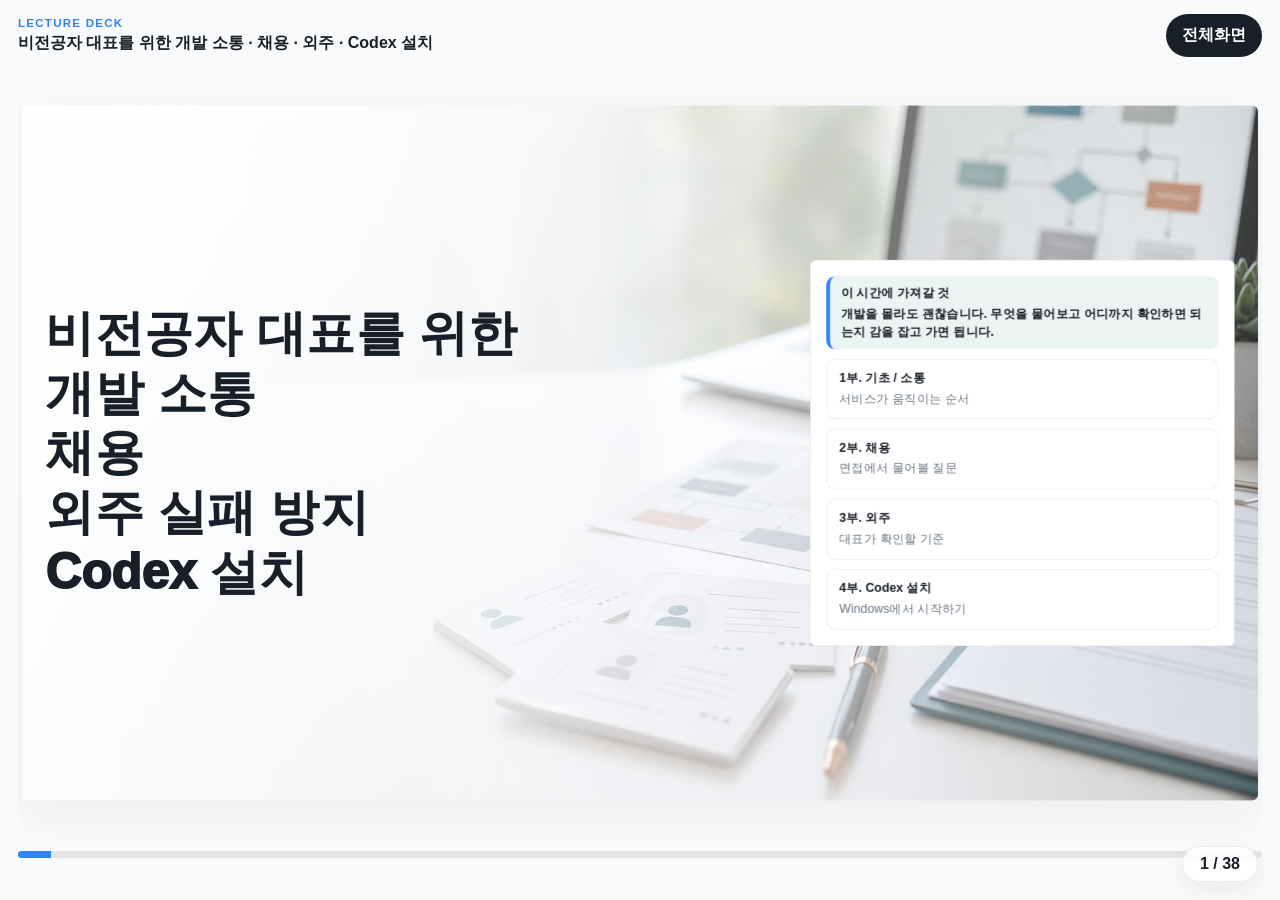
==== index.html @ d9760447 "Initial teaching project" ====
<!DOCTYPE html>
<html lang="ko">
<head>
  <meta charset="UTF-8">
  <meta name="viewport" content="width=device-width, initial-scale=1.0">
  <title>비전공자 대표를 위한 개발 소통 · 채용 · 외주 · Codex 설치</title>
  <link rel="stylesheet" href="./styles.css">
</head>
<body>
  <div class="app-shell">
    <div class="hover-reveal" aria-hidden="true"></div>
    <nav class="part-nav" aria-label="파트 바로가기">
      <a class="part-link" href="#slide-2" data-go-slide="1">
        <span class="part-link-num">1부</span>
        <span class="part-link-label">기초 / 소통</span>
      </a>
      <a class="part-link" href="#slide-12" data-go-slide="11">
        <span class="part-link-num">2부</span>
        <span class="part-link-label">채용</span>
      </a>
      <a class="part-link" href="#slide-19" data-go-slide="18">
        <span class="part-link-num">3부</span>
        <span class="part-link-label">외주</span>
      </a>
      <a class="part-link" href="#slide-29" data-go-slide="28">
        <span class="part-link-num">4부</span>
        <span class="part-link-label">Codex 설치</span>
      </a>
    </nav>
    <header class="topbar">
      <div class="brand">
        <span class="brand-kicker">Lecture Deck</span>
        <strong>비전공자 대표를 위한 개발 소통 · 채용 · 외주 · Codex 설치</strong>
      </div>
      <div class="topbar-actions">
        <button id="fullscreenToggle" class="fullscreen-btn" type="button">전체화면</button>
      </div>
    </header>
    <span id="slideCounter" class="counter">1 / 38</span>

    <main id="deck" class="deck" aria-live="polite">
      <section class="slide cover is-active" data-title="오늘 구성">
        <div class="cover-grid simple-cover">
          <div class="cover-copy">
            <h1 class="cover-title">
              <span>비전공자 대표를 위한</span>
              <span>개발 소통</span>
              <span>채용</span>
              <span>외주 실패 방지</span>
              <span>Codex 설치</span>
            </h1>
          </div>
          <aside class="agenda-card cover-agenda">
            <div class="goal-card">
              <strong>이 시간에 가져갈 것</strong>
              <span>개발을 몰라도 괜찮습니다. 무엇을 물어보고 어디까지 확인하면 되는지 감을 잡고 가면 됩니다.</span>
            </div>
            <div class="agenda-panel compact">
              <article class="agenda-jump" data-go-slide="1" role="button" tabindex="0" aria-label="1부 기초 소통으로 이동">
                <strong>1부. 기초 / 소통</strong>
                <span>서비스가 움직이는 순서</span>
              </article>
              <article class="agenda-jump" data-go-slide="11" role="button" tabindex="0" aria-label="2부 채용으로 이동">
                <strong>2부. 채용</strong>
                <span>면접에서 물어볼 질문</span>
              </article>
              <article class="agenda-jump" data-go-slide="18" role="button" tabindex="0" aria-label="3부 외주로 이동">
                <strong>3부. 외주</strong>
                <span>대표가 확인할 기준</span>
              </article>
              <article class="agenda-jump" data-go-slide="28" role="button" tabindex="0" aria-label="4부 Codex 설치로 이동">
                <strong>4부. Codex 설치</strong>
                <span>Windows에서 시작하기</span>
              </article>
            </div>
          </aside>
        </div>
      </section>

      <section class="slide part-slide" data-part="1부" data-title="서비스 흐름" data-purpose="대표가 개발자와 같은 지도를 보고 대화하게 만드는 첫 장">
        <div class="part-chip">1부 · 기초 / 소통</div>
        <h2>서비스 흐름은 화면·처리·저장·운영이 이어지는 구조다</h2>
        <div class="section-context">
          <article><strong>대표가 봐야 할 것</strong><span>화면에서 누른 행동이 실제로는 규칙, 저장, 서버 운영까지 이어지는지 확인한다.</span></article>
          <article><strong>개발자에게 물을 것</strong><span>이 기능은 프런트만 바꾸나요, API·DB·배포까지 건드리나요?</span></article>
          <article><strong>대표가 확인할 것</strong><span>고객 행동, 성공/실패 화면, 저장 기록, 장애 책임자를 한 줄로 연결한다.</span></article>
        </div>
        <div class="diagram-layout explainer-slide main-map" data-focus="frontend">
          <div class="system-card">
            <svg class="system-figure" viewBox="0 0 960 520" aria-label="프런트, 백엔드, API, DB, 서버, Git, 배포 흐름도">
              <defs>
                <marker id="arrow-end" viewBox="0 0 16 16" refX="12" refY="8" markerWidth="10" markerHeight="10" orient="auto">
                  <path d="M3,3 L13,8 L3,13 Z"></path>
                </marker>
                <marker id="arrow-soft" viewBox="0 0 16 16" refX="12" refY="8" markerWidth="9" markerHeight="9" orient="auto">
                  <path d="M4,4 L12,8 L4,12 Z"></path>
                </marker>
              </defs>
              <g class="diagram-server">
                <rect x="58" y="56" width="730" height="360" rx="42"></rect>
                <text x="104" y="108">서버</text>
                <text class="diagram-sub" x="104" y="138">서비스가 실제로 돌아가는 운영 환경</text>
              </g>
              <g class="diagram-node node-frontend">
                <rect x="110" y="188" width="210" height="104" rx="28"></rect>
                <text x="215" y="230">프런트</text>
                <text class="diagram-sub" x="215" y="258">화면 · 버튼 · 입력</text>
              </g>
              <g class="diagram-link link-api">
                <path class="flow-line" d="M328 232 H404"></path>
                <path class="flow-tip" d="M404 223 L428 232 L404 241"></path>
                <path class="flow-line" d="M428 250 H352"></path>
                <path class="flow-tip" d="M352 241 L328 250 L352 259"></path>
                <text x="375" y="204">API</text>
              </g>
              <g class="diagram-node node-backend">
                <rect x="430" y="188" width="210" height="104" rx="28"></rect>
                <text x="535" y="230">백엔드</text>
                <text class="diagram-sub" x="535" y="258">권한 · 규칙 · 처리</text>
              </g>
              <g class="diagram-link link-db">
                <line x1="535" y1="292" x2="535" y2="332" marker-end="url(#arrow-soft)"></line>
                <text x="604" y="320">저장 / 조회</text>
              </g>
              <g class="diagram-node node-db">
                <rect x="430" y="332" width="210" height="72" rx="24"></rect>
                <text x="535" y="376">DB</text>
              </g>
              <g class="diagram-node node-git">
                <rect x="666" y="332" width="112" height="72" rx="24"></rect>
                <text x="722" y="374">Git</text>
              </g>
              <g class="diagram-external node-outside">
                <rect x="830" y="192" width="98" height="104" rx="28"></rect>
                <text x="879" y="236">외부</text>
                <text class="diagram-sub" x="879" y="264">사용자</text>
              </g>
              <g class="diagram-link link-deploy">
                <line x1="788" y1="244" x2="830" y2="244" marker-end="url(#arrow-soft)"></line>
                <text x="809" y="210">배포</text>
              </g>
            </svg>
          </div>
          <div class="focus-list">
            <button class="focus-chip is-active" type="button" data-focus-target="frontend"><strong>1. 프런트</strong><span>대표와 고객이 보는 화면</span></button>
            <button class="focus-chip" type="button" data-focus-target="backend"><strong>2. 백엔드</strong><span>규칙과 실제 처리</span></button>
            <button class="focus-chip" type="button" data-focus-target="api"><strong>3. API</strong><span>프런트와 백엔드의 약속</span></button>
            <button class="focus-chip" type="button" data-focus-target="db"><strong>4. DB</strong><span>데이터 저장과 복구</span></button>
            <button class="focus-chip" type="button" data-focus-target="server"><strong>5. 서버</strong><span>클라우드 또는 자체 서버실</span></button>
            <button class="focus-chip" type="button" data-focus-target="git"><strong>6. Git</strong><span>코드 원본과 변경 이력</span></button>
            <button class="focus-chip" type="button" data-focus-target="deploy"><strong>7. 배포</strong><span>운영 환경에 반영</span></button>
          </div>
        </div>
        <div class="principle-strip">
          <span>프런트: 고객 경험</span>
          <span>API: 약속</span>
          <span>백엔드: 규칙</span>
          <span>DB: 기록</span>
          <span>서버: 운영</span>
          <span>Git: 코드 원본</span>
          <span>배포: 반영 책임</span>
        </div>
      </section>

      <section class="slide has-mini-map" data-show-map="true" data-part="1부" data-map-focus="frontend" data-title="프런트엔드 선택" data-purpose="대표는 기술 유행보다 유지할 사람과 수정 비용을 먼저 본다">
        <div class="slide-head">
          <p class="eyebrow">프런트엔드</p>
          <h2>프런트엔드는 고객이 보고 누르는 화면이다</h2>
        </div>
        <div class="part-one-role-panel">
          <strong>프런트가 하는 일</strong>
          <span>화면 표시</span>
          <span>입력 받기</span>
          <span>정보 전달</span>
          <span>결과 보여주기</span>
        </div>
        <div class="choice-grid four part-one-tech-section">
          <article class="choice-card"><strong>HTML / CSS</strong><span>장점: 단순함</span><small>단점: 화면 상태가 많아지면 관리가 어렵다</small></article>
          <article class="choice-card recommended"><strong>React</strong><span>장점: 채용 쉬움</span><small>단점: 초기에 규칙을 안 잡으면 복잡해진다</small></article>
          <article class="choice-card trend"><strong>Vue</strong><span>장점: 적응 빠름</span><small>단점: 팀 규칙이 없으면 화면마다 달라진다</small></article>
          <article class="choice-card"><strong>바닐라 JS</strong><span>장점: 처음은 가벼움</span><small>단점: 서비스가 커지면 수정 비용이 늘기 쉽다</small></article>
          <article class="choice-card"><strong>Angular</strong><span>장점: 규칙 강함</span><small>단점: 작은 팀에는 학습과 채용 부담이 있다</small></article>
          <article class="choice-card niche"><strong>Svelte</strong><span>장점: 가볍고 빠름</span><small>단점: 인력 풀이 React보다 좁다</small></article>
        </div>
        <div class="tech-axis">
          <span><b>1. 주 목적</b>프런트가 하는 일: 화면 표시 · 입력 받기 · 정보 전달 · 결과 보여주기</span>
          <span><b>2. 개발언어</b>HTML · CSS · JavaScript · React · Vue · Angular · Svelte</span>
          <span><b>3. 개발 전 생각할 것</b>서비스에 어떤 화면이 필요한가 / 각 화면에 어떤 버튼과 기능이 들어가는가</span>
        </div>
        <div class="metrics triple part-one-considerations">
          <article class="decision-card"><strong>서비스 구상</strong><span>고객이 왜 들어오고 무엇을 끝내야 하는지 적는다</span></article>
          <article class="decision-card"><strong>페이지 구성</strong><span>각 페이지에 들어갈 문구, 버튼, 입력칸, 기능을 떠올린다</span></article>
          <article class="decision-card"><strong>변경 대비</strong><span>나중에 자주 바뀔 화면과 기능을 미리 구분한다</span></article>
        </div>
        <div class="quote-band compact-note">대표는 "무엇이 최신인가"보다 "우리 회사가 1년 뒤에도 고칠 수 있는가"를 본다.</div>
      </section>

      <section class="slide has-mini-map" data-show-map="true" data-part="1부" data-map-focus="api" data-title="API" data-purpose="API는 대표가 직접 만들 필요는 없지만 문서가 있는지는 반드시 확인한다">
        <div class="slide-head">
          <p class="eyebrow">API</p>
          <h2>API는 화면과 처리부가 주고받는 약속이다</h2>
        </div>
        <div class="part-one-role-panel">
          <strong>API가 하는 일</strong>
          <span>화면 정보 받기</span>
          <span>필요한 정보 전달</span>
          <span>처리 결과 돌려주기</span>
          <span>오류 구분</span>
        </div>
        <div class="part-one-tech-strip">
          <span>REST</span>
          <span>Fetch</span>
          <span>GraphQL</span>
          <span>OpenAPI 문서</span>
        </div>
        <div class="part-one-triad">
          <article><strong>1. 주 목적</strong><span>화면에서 어떤 정보를 보내고 처리 뒤 무엇을 보여줄지 정한다</span></article>
          <article><strong>2. 연결 방식</strong><span>REST · Fetch · GraphQL · OpenAPI 문서</span></article>
          <article><strong>3. 개발 전 생각할 것</strong><span>버튼을 누르면 어떤 정보가 넘어가고 성공·실패 때 무엇을 보여줄 것인가</span></article>
        </div>
        <div class="flow-strip compact-flow">
          <span>어떤 정보를 보낼지</span>
          <span>누가 할 수 있는지</span>
          <span>성공하면 무엇을 보여줄지</span>
          <span>실패하면 무엇을 알려줄지</span>
          <span>고객에게 보일 문구</span>
          <span>문제 추적 기록</span>
        </div>
        <div class="metrics triple part-one-considerations">
          <article class="decision-card"><strong>꼭 물을 것</strong><span>화면에서 보낼 정보와 보여줄 결과를 정했나</span></article>
          <article class="decision-card"><strong>예시</strong><span>예약 신청: 성공·실패·권한 오류</span></article>
          <article class="decision-card"><strong>체크 기준</strong><span>보내는 정보, 성공·실패 화면, 고객 표시 문구가 함께 정해졌는가</span></article>
        </div>
        <div class="api-sample"><strong>예약 신청 API 예시</strong><span>화면에서 보내는 정보: 날짜·시간·고객ID</span><span>성공: 예약번호</span><span>실패: 마감·권한 없음·중복 신청</span></div>
      </section>

      <section class="slide has-mini-map" data-show-map="true" data-part="1부" data-map-focus="backend" data-title="백엔드 선택" data-purpose="대표는 언어 이름보다 우리 사업의 속도·안정성·채용 난이도를 본다">
        <div class="slide-head">
          <p class="eyebrow">백엔드</p>
          <h2>백엔드는 화면 뒤에서 규칙을 처리하는 영역이다</h2>
        </div>
        <div class="backend-role-panel">
          <strong>백엔드가 하는 일</strong>
          <span>권한 확인</span>
          <span>규칙 처리</span>
          <span>DB 저장</span>
          <span>처리 결과 전달</span>
        </div>
        <div class="part-one-triad">
          <article><strong>1. 주 목적</strong><span>화면 뒤에서 권한, 규칙, 저장, 처리 결과를 만든다</span></article>
          <article><strong>2. 개발언어</strong><span>Python · Node · Java · PHP · Spring</span></article>
          <article><strong>3. 개발 전 생각할 것</strong><span>회원, 예약, 결제, 정산 같은 사업 규칙을 어디까지 자동 처리할 것인가</span></article>
        </div>
        <div class="framework-grid practical part-one-tech-section">
          <article class="framework-card trend"><strong>Python / FastAPI</strong><p><span>장점: 요즘 트렌드</span>단점: 큰 서비스는 구조를 잡아야 한다</p></article>
          <article class="framework-card stable"><strong>Python / Django</strong><p><span>장점: 완성형 웹</span>단점: 자유도가 낮게 느껴질 수 있다</p></article>
          <article class="framework-card"><strong>Node / Express</strong><p><span>장점: 가벼움</span>단점: 팀 규칙이 없으면 코드가 흩어진다</p></article>
          <article class="framework-card recommended"><strong>Node / NestJS</strong><p><span>장점: 팀 개발 구조</span>단점: 초기 학습량이 있다</p></article>
          <article class="framework-card stable"><strong>Java / Spring Boot</strong><p><span>장점: 기업용 표준</span>단점: MVP에는 무겁게 느껴질 수 있다</p></article>
          <article class="framework-card stable"><strong>PHP / Laravel</strong><p><span>장점: 웹 제작 빠름</span>단점: 요즘 채용이 거의 불가능할 수 있다</p></article>
        </div>
        <div class="metrics triple part-one-considerations">
          <article class="decision-card"><strong>서비스 규칙</strong><span>누가 무엇을 할 수 있고 어떤 조건에서 막을지 정한다</span></article>
          <article class="decision-card"><strong>자동 처리</strong><span>예약 확정, 결제 확인, 알림 발송 같은 흐름을 떠올린다</span></article>
          <article class="decision-card"><strong>운영 기록</strong><span>문제가 생겼을 때 확인해야 할 기록을 미리 생각한다</span></article>
        </div>
        <div class="quote-band compact-note">기술 선택 3문장: 우리 기능의 규칙을 처리할 수 있는가 / 데이터 저장을 안전하게 하는가 / 장애 때 원인을 추적할 수 있는가.</div>
      </section>

      <section class="slide has-mini-map" data-show-map="true" data-part="1부" data-map-focus="db" data-title="DB" data-purpose="DB는 개발 용어가 아니라 고객·주문·결제 기록이 남는 회사 장부다">
        <div class="slide-head">
          <p class="eyebrow">DB</p>
          <h2>DB는 서비스 정보를 저장하는 회사 장부다</h2>
        </div>
        <div class="part-one-role-panel">
          <strong>DB가 하는 일</strong>
          <span>데이터 저장</span>
          <span>조회</span>
          <span>권한 제한</span>
          <span>복구 기준</span>
        </div>
        <div class="part-one-tech-strip">
          <span>PostgreSQL</span>
          <span>MySQL</span>
          <span>MongoDB</span>
          <span>Redis</span>
        </div>
        <div class="part-one-triad">
          <article><strong>1. 주 목적</strong><span>고객, 주문, 결제, 로그를 저장하고 다시 조회한다</span></article>
          <article><strong>2. 저장소 종류</strong><span>PostgreSQL · MySQL · MongoDB · Redis</span></article>
          <article><strong>3. 개발 전 생각할 것</strong><span>고객, 주문, 결제, 상담, 로그 중 어떤 정보를 DB에 저장할 것인가</span></article>
        </div>
        <div class="card-row">
          <article class="info-card"><h3>저장</h3><p>고객, 주문, 결제, 로그가 무엇으로 남는지 정한다.</p></article>
          <article class="info-card"><h3>복구</h3><p>백업 주기, 보관 위치, 복구 시간, 책임자를 정한다.</p></article>
          <article class="info-card"><h3>권한</h3><p>누가 조회·수정·삭제하고 원문을 볼 수 있는지 나눈다.</p></article>
        </div>
        <div class="quote-grid part-one-considerations">
          <article class="doc-line"><b>체크 기준</b><span>관리자는 주문을 보되 결제 정보 원문까지 볼 필요가 있는가?</span></article>
          <article class="doc-line"><b>체크 기준</b><span>백업 주기와 장애 시 복구 목표 시간이 정해져 있는가?</span></article>
          <article class="doc-line"><b>대표 질문</b><span>고객 탈퇴, 결제 취소, 정산 완료 후 각각 어떤 기록을 남기나요?</span></article>
        </div>
        <div class="quote-band compact-note">고객 탈퇴 시 삭제할 정보와 결제·정산 기록처럼 보관할 정보를 구분한다.</div>
      </section>

      <section class="slide has-mini-map" data-show-map="true" data-part="1부" data-map-focus="server" data-title="서버" data-purpose="서버 방식은 기술 취향이 아니라 비용과 장애 책임 구조의 선택이다">
        <div class="slide-head">
          <p class="eyebrow">서버</p>
          <h2>서버는 서비스가 실제로 돌아가는 운영 공간이다</h2>
        </div>
        <div class="part-one-role-panel">
          <strong>서버가 하는 일</strong>
          <span>서비스 실행</span>
          <span>접속 처리</span>
          <span>백업</span>
          <span>장애 알림</span>
        </div>
        <div class="part-one-tech-strip">
          <span>AWS</span>
          <span>Azure</span>
          <span>Naver Cloud</span>
          <span>자체 서버</span>
        </div>
        <div class="part-one-triad">
          <article><strong>1. 주 목적</strong><span>서비스가 실제로 돌아가는 운영 환경을 제공한다</span></article>
          <article><strong>2. 운영 환경</strong><span>AWS · Azure · Naver Cloud · 자체 서버</span></article>
          <article><strong>3. 개발 전 생각할 것</strong><span>서비스가 열린 뒤 비용, 백업, 장애 알림, 계정 권한을 누가 볼 것인가</span></article>
        </div>
        <div class="choice-grid server-options">
          <article class="choice-card key-card"><strong>클라우드</strong><span>초기 서비스 기본값</span><small>초기 비용이 낮고 확장·백업·장애 알림 도구를 쓰기 쉽다. 대신 권한 설정과 월 비용 관리를 확인해야 한다.</small></article>
          <article class="choice-card"><strong>자체 서버실</strong><span>전담 인력 있을 때</span><small>물리 통제는 가능하지만 장비·공간·전기·보안·장애 출동을 내부에서 감당해야 한다.</small></article>
        </div>
        <div class="metrics triple compact-metrics part-one-considerations">
          <article class="decision-card"><strong>비용</strong><span>월 비용 상한을 정한다</span></article>
          <article class="decision-card"><strong>장애</strong><span>알림과 복구 책임자를 정한다</span></article>
          <article class="decision-card"><strong>계약 확인</strong><span>장애 알림·백업·접근 권한을 적는다</span></article>
        </div>
        <div class="doc-line single"><b>체크 기준</b><span>운영 서버 계정, 백업, 장애 알림, 접근 권한을 회사가 확인할 수 있는가?</span></div>
        <div class="quote-band compact-note">계약 전 확인: 서버 계정 소유자, 월 비용 상한, 백업 위치, 장애 알림 수신자.</div>
      </section>

      <section class="slide has-mini-map" data-show-map="true" data-part="1부" data-map-focus="git" data-title="Git" data-purpose="대표는 코드를 몰라도 원본 저장소와 변경 이력의 소유권은 확인해야 한다">
        <div class="slide-head">
          <p class="eyebrow">Git</p>
          <h2>Git은 코드 원본과 변경 이력을 보관하는 도구다</h2>
        </div>
        <div class="part-one-role-panel">
          <strong>Git이 하는 일</strong>
          <span>변경 이력</span>
          <span>원본 보관</span>
          <span>되돌리기</span>
          <span>협업 기준</span>
        </div>
        <div class="part-one-tech-strip">
          <span>GitHub</span>
          <span>GitLab</span>
          <span>Branch</span>
          <span>Commit</span>
        </div>
        <div class="part-one-triad">
          <article><strong>Branch</strong><span>운영 중인 코드와 개발 중인 코드를 분리한다</span></article>
          <article><strong>Commit</strong><span>변경 이유와 수정 범위를 짧게 남긴다</span></article>
          <article><strong>Review</strong><span>운영 반영 전 최소 확인 절차를 둔다</span></article>
        </div>
        <div class="metrics triple compact-metrics part-one-considerations">
          <article class="decision-card"><strong>저장소 소유권</strong><span>회사 계정이 원본 저장소를 소유하는가</span></article>
          <article class="decision-card"><strong>변경 이력</strong><span>누가 언제 무엇을 고쳤는지 남는가</span></article>
          <article class="decision-card"><strong>인수인계</strong><span>다음 개발자가 코드를 받을 수 있는가</span></article>
        </div>
        <div class="quote-grid">
          <article class="doc-line"><b>체크 기준</b><span>운영 반영 기준 브랜치와 변경 이유가 남아 있는가?</span></article>
          <article class="doc-line"><b>대표 질문</b><span>외주 종료 후 회사 계정에서 저장소, 권한, 배포 이력을 모두 확인할 수 있나요?</span></article>
        </div>
      </section>

      <section class="slide has-mini-map" data-show-map="true" data-part="1부" data-map-focus="deploy" data-title="배포" data-purpose="대표는 운영 공개 전후의 승인, 확인, 되돌리기 절차를 확인해야 한다">
        <div class="slide-head">
          <p class="eyebrow">배포</p>
          <h2>배포는 만든 기능을 고객에게 공개하는 절차다</h2>
        </div>
        <div class="part-one-role-panel">
          <strong>배포가 하는 일</strong>
          <span>테스트 반영</span>
          <span>운영 공개</span>
          <span>오픈 확인</span>
          <span>되돌리기</span>
        </div>
        <div class="part-one-tech-strip">
          <span>테스트 서버</span>
          <span>베타 테스트</span>
          <span>운영 서버</span>
          <span>점검</span>
        </div>
        <div class="metrics triple compact-metrics part-one-considerations">
          <article class="decision-card"><strong>검수 환경</strong><span>운영 전 테스트 서버에서 대표가 확인하는가</span></article>
          <article class="decision-card"><strong>베타 운영</strong><span>일부 고객이나 내부 사용자로 먼저 확인하는가</span></article>
          <article class="decision-card"><strong>오픈 후 점검</strong><span>운영 반영 뒤 핵심 기능과 오류를 바로 확인하는가</span></article>
        </div>
      </section>

      <section class="slide has-mini-map" data-show-map="true" data-part="1부" data-map-focus="flow" data-title="버튼 하나의 흐름" data-purpose="고객 행동 하나가 화면, 규칙 처리, 저장, 결과 화면까지 이어짐을 보여준다">
        <div class="slide-head">
          <p class="eyebrow">동작 흐름</p>
          <h2>버튼 하나는 화면·처리·저장을 함께 움직인다</h2>
        </div>
        <div class="part-one-role-panel">
          <strong>버튼 하나에서 확인할 일</strong>
          <span>고객 행동</span>
          <span>화면 상태</span>
          <span>서버 판단</span>
          <span>기록과 응답</span>
        </div>
        <div class="part-one-tech-strip">
          <span>누가 눌렀나</span>
          <span>무슨 값을 보냈나</span>
          <span>성공 기준은 뭔가</span>
          <span>어디에 기록되나</span>
        </div>
        <div class="scenario-card button-flow-example">
          <strong>예: 예약 신청 버튼</strong>
          <span>고객 클릭 → 중복 예약 차단 → DB 저장 → 관리자 알림 → 성공·실패 화면까지가 한 기능 범위다.</span>
        </div>
        <div class="flow-strip">
          <span>프런트 클릭</span>
          <span>정보 전달</span>
          <span>백엔드 검사</span>
          <span>DB 저장</span>
          <span>결과 돌려주기</span>
          <span>화면 반영</span>
        </div>
        <div class="step-grid part-one-considerations">
          <article class="step-item"><strong>권한</strong><span>로그인·역할·상태를 먼저 확인하는가</span></article>
          <article class="step-item"><strong>중복</strong><span>두 번 눌러도 한 번만 저장되는가</span></article>
          <article class="step-item"><strong>실패</strong><span>실패 문구와 재시도 방법이 보이는가</span></article>
          <article class="step-item"><strong>기록</strong><span>관리자 화면과 로그에서 추적 가능한가</span></article>
        </div>
        <div class="quote-grid">
          <article class="doc-line"><b>대표 질문</b><span>이 버튼의 범위는 화면 변경만인가요, DB 저장까지인가요?</span></article>
          <article class="doc-line"><b>문서 문장</b><span>예약 신청 버튼은 권한 확인, 중복 방지, DB 저장, 성공·실패 화면 반영까지 포함한다.</span></article>
        </div>
        <div class="quote-band compact-note">버튼 하나라도 DB 저장, 권한, 알림, 관리자 화면까지 붙으면 별도 기능 범위로 본다.</div>
      </section>

      <section class="slide qa-slide" data-title="1부 정리" data-purpose="청중이 자기 서비스 흐름을 직접 말로 바꿔보는 체크 장">
        <p class="eyebrow">1부 체크</p>
        <h2>앞 내용을 잊어도 이것만 알아가세요</h2>
        <div class="part-one-takeaway">
          <div class="takeaway-hero">
            <strong>예시 서비스 핵심 프로세스 한 줄</strong>
            <p>고객이 예약 버튼을 누르면, 화면은 처리 중을 보여주고 필요한 정보가 전달되며, 백엔드는 권한과 중복을 검사하고 DB에 기록한 뒤 성공·실패 화면으로 돌려준다.</p>
          </div>
          <div class="takeaway-flow">
            <span>고객 행동</span>
            <span>화면 상태</span>
            <span>정보 전달</span>
            <span>백엔드 규칙</span>
            <span>DB 기록</span>
            <span>운영 확인</span>
          </div>
          <div class="core-summary-grid">
            <article><b>CRUD</b><span>만들기·보기·수정·삭제가 기능 범위다</span></article>
            <article><b>API</b><span>화면과 백엔드가 주고받는 약속이다</span></article>
            <article><b>DB</b><span>고객·주문·결제·로그가 남는 장부다</span></article>
            <article><b>Git</b><span>코드 원본과 변경 이력의 소유권이다</span></article>
            <article><b>배포</b><span>고객에게 공개하고 되돌릴 수 있는 절차다</span></article>
            <article><b>운영</b><span>장애 알림·복구 담당·계정 권한을 정한다</span></article>
          </div>
        </div>
      </section>

      <section class="slide part-slide part-intro-slide" data-part="2부" data-title="채용 핵심" data-purpose="우리 서비스에 필요한 기능을 먼저 정리하고 면접 질문과 답변 기준으로 연결한다">
        <div class="part-chip">2부 · 채용</div>
        <h2>채용은 우리 서비스에 필요한 기능부터 정리한다</h2>
        <div class="stage-scenario hero-scenario hiring-stage">
          <div class="scenario-visual">
            <span class="scene-label">면접 장면</span>
            <strong>"채팅 기능 해봤습니다"</strong>
            <p>우리 서비스에 필요한 기능과 연결되지 않으면 판단 기준이 흔들린다.</p>
          </div>
          <div class="ask-stack">
            <article><span>1단계</span><strong>우리 서비스에 필요한 기능 정리</strong></article>
            <article><span>2단계</span><strong>그 기능을 확인할 면접 질문 정리</strong></article>
            <article class="strong"><span>3단계</span><strong>좋은 답변을 찾고 이끌어낸다</strong></article>
          </div>
        </div>
      </section>

      <section class="slide" data-part="2부" data-title="기능 경험 매칭" data-purpose="우리 서비스 핵심 기능과 후보 경험을 직접 연결해 합격 기준을 만든다">
        <div class="slide-head">
          <p class="eyebrow">1. 필요한 기능 정리</p>
          <h2>우리 서비스에 필요한 기능 경험부터 정리한다</h2>
        </div>
        <div class="feature-match-board">
          <article class="target"><span>우리 핵심</span><strong>예약 변경</strong><em>상태값 · 알림 · 취소 기준</em></article>
          <article><span>후보 A</span><strong>채팅 UI</strong><em>매칭 약함</em></article>
          <article class="fit"><span>후보 B</span><strong>관리자 권한</strong><em>매칭 강함</em></article>
          <article class="fit"><span>후보 C</span><strong>알림 누락 처리</strong><em>매칭 강함</em></article>
        </div>
        <div class="speaker-line"><strong>대표 판단</strong><span>먼저 우리 서비스 핵심 기능을 적어야, 후보 경험이 필요한 경험인지 판단할 수 있다.</span></div>
      </section>

      <section class="slide" data-part="2부" data-title="면접 질문 프레임" data-purpose="후보자의 말에서 실제 역할과 깊이를 분리해내는 질문 순서">
        <div class="slide-head">
          <p class="eyebrow">2. 면접 질문 정리</p>
          <h2>필요한 기능을 면접 질문으로 바꾼다</h2>
        </div>
        <div class="question-ladder">
          <article><span>01</span><strong>무슨 서비스?</strong><em>목적 · 사용자</em></article>
          <article><span>02</span><strong>본인 역할?</strong><em>화면 · API · DB</em></article>
          <article><span>03</span><strong>직접 만든 기능?</strong><em>입력 · 처리 · 저장</em></article>
          <article><span>04</span><strong>실패하면?</strong><em>권한 · 중복 · 오류</em></article>
          <article><span>05</span><strong>운영에서?</strong><em>로그 · 배포 · 복구</em></article>
        </div>
        <div class="speaker-line"><strong>대표 판단</strong><span>후보가 말한 프로젝트를 우리에게 필요한 기능 질문으로 좁혀서 본다.</span></div>
        <div class="mini-scenario-row">
          <article><b>후보 답</b><span>"결제 연동 해봤습니다."</span></article>
          <article><b>추가 질문</b><span>실패 화면, 중복 결제, 환불 기준, 운영 기록까지 물어본다</span></article>
        </div>
        <div class="judge-strip">
          <span>추가 질문 필요: 성공했다는 말만 반복함</span>
          <span>실제 경험 신호: 실패·중복·기록까지 설명함</span>
        </div>
      </section>

      <section class="slide" data-part="2부" data-title="좋은 답 나쁜 답" data-purpose="답변의 구체성과 본인 역할 여부로 후보 허수를 거른다">
        <div class="slide-head">
          <p class="eyebrow">3. 좋은 답변 찾고 이끌기</p>
          <h2>좋은 답변은 역할과 근거가 보인다</h2>
        </div>
        <div class="answer-theater">
          <article class="bad-answer"><span>흐린 답</span><strong>"팀에서 결제 연동했습니다."</strong><em>본인 역할이 안 보임</em></article>
          <article class="good-answer"><span>좋은 답</span><strong>"저는 실패 화면과 재시도 안내를 맡았습니다."</strong><em>맡은 범위가 보임</em></article>
        </div>
        <div class="ask-next"><strong>대표 판단 기준</strong><span>고객에게 보이는 실패 화면까지 설명하면 실제 구현 경험에 가깝다.</span></div>
      </section>

      <section class="slide" data-part="2부" data-title="신입 주니어 판단" data-purpose="신입과 주니어의 답변에서 구체성과 위험 신호를 구분한다">
        <div class="slide-head">
          <p class="eyebrow">3. 좋은 답변 찾고 이끌기</p>
          <h2>작은 상황 질문을 하면 답변이 구체해진다</h2>
        </div>
        <div class="mission-board">
          <article class="mission-main"><span>면접 질문 예시</span><strong>관리자 목록에 상태 필터가 필요했다면?</strong><p>어떤 화면 · 데이터 · 예외를 먼저 확인할지 묻는다</p></article>
          <article><span>신입에게 볼 것</span><strong>순서를 말하는가</strong></article>
          <article><span>주니어에게 볼 것</span><strong>예외를 떠올리는가</strong></article>
          <article><span>위험 신호</span><strong>질문을 기능명으로만 답함</strong></article>
        </div>
        <div class="speaker-line"><strong>대표 판단</strong><span>실제 일을 시키지 않고도, 후보가 기능을 어떤 순서로 생각하는지 말로 확인한다.</span></div>
      </section>

      <section class="slide" data-part="2부" data-title="포트폴리오 질문 검증" data-purpose="포트폴리오 결과물보다 후보가 설명하는 역할·예외·결정 이유를 검증한다">
        <div class="slide-head">
          <p class="eyebrow">3. 좋은 답변 찾고 이끌기</p>
          <h2>포트폴리오는 질문으로 검증한다</h2>
        </div>
        <div class="test-stations">
          <article><span>01</span><strong>본인 역할 확인</strong></article>
          <article><span>02</span><strong>어려웠던 예외 질문</strong></article>
          <article><span>03</span><strong>수정한 이유 확인</strong></article>
          <article><span>04</span><strong>운영 후 확인 질문</strong></article>
        </div>
        <div class="speaker-line"><strong>면접 질문</strong><span>"이 화면에서 본인이 직접 정한 기준과, 나중에 고친 이유를 하나씩 말해 주세요."</span></div>
        <div class="judge-strip"><span>역할·예외·수정 이유를 같이 본다</span><span>결과물은 있는데 본인 판단을 설명 못 하면 보류</span></div>
      </section>

      <section class="slide qa-slide" data-title="2부 정리" data-purpose="면접 전에 핵심 기능·검증 질문·합격 기준을 작성한다">
        <p class="eyebrow">2부 체크</p>
        <h2>채용 전 이 순서로 정리한다</h2>
        <div class="worksheet-stage">
          <article><span>1</span><strong>필요 기능</strong><em>__________</em></article>
          <article><span>2</span><strong>면접 질문</strong><em>__________</em></article>
          <article><span>3</span><strong>답변 기준</strong><em>__________</em></article>
        </div>
        <div class="speaker-line"><strong>작성 예시</strong><span>"결제 경험자는 성공보다 실패, 취소, 환불, 중복 결제를 설명할 수 있어야 한다."</span></div>
      </section>

      <section class="slide part-slide part-intro-slide" data-part="3부" data-title="외주 핵심" data-purpose="외주를 직원처럼 맡기는 게 아니라 문서 기준 제작으로 본다">
        <div class="part-chip">3부 · 외주</div>
        <h2>차 살 때처럼 옵션표와 검수표가 필요하다</h2>
        <div class="stage-scenario hero-scenario outsource-stage">
          <div class="scenario-visual">
            <span class="scene-label">외주 발주 장면</span>
            <strong>"알아서 잘 만들어 주세요"</strong>
            <p>이 말은 견적, 범위, 검수 기준을 모두 흔든다.</p>
          </div>
          <div class="ask-stack">
            <article><span>대표가 정할 것</span><strong>목표 · 범위 · 우선순위</strong></article>
            <article><span>외주가 줄 것</span><strong>제작 방식 · 일정 · 비용</strong></article>
            <article class="strong"><span>계약에 남길 것</span><strong>검수 기준 · 소유권 · 유지보수</strong></article>
          </div>
        </div>
      </section>

      <section class="slide" data-part="3부" data-title="역할 분리" data-purpose="대표·외주사·공동 결정 영역을 분리해 추측 개발을 막는다">
        <div class="slide-head">
          <p class="eyebrow">역할 분리</p>
          <h2>대표가 안 정하면 외주사가 추측한다</h2>
        </div>
        <div class="role-split-stage">
          <article class="owner"><span>대표</span><strong>무엇을 만들지</strong><em>고객 흐름 · 제외 기능 · 우선순위</em></article>
          <article class="vendor"><span>외주사</span><strong>어떻게 만들지</strong><em>기술 방식 · 일정 · 비용</em></article>
          <article class="shared"><span>같이 확인</span><strong>완료 기준</strong><em>성공 · 실패 · 권한 · 변경</em></article>
        </div>
        <div class="speaker-line"><strong>대표 질문</strong><span>"이 항목의 최종 결정권자는 누구이고, 변경 시 누가 승인하나요?"</span></div>
      </section>

      <section class="slide" data-part="3부" data-title="MVP 범위" data-purpose="처음 만들 기능과 나중으로 미룰 기능을 분리해 비용 폭발을 막는다">
        <div class="slide-head">
          <p class="eyebrow">MVP</p>
          <h2>처음부터 완성품을 외주로 만들려 하지 않는다</h2>
        </div>
        <div class="mvp-stage">
          <article class="must"><span>넣기</span><strong>신청 → 결제 → 완료</strong></article>
          <article><span>빼기</span><strong>고급 통계</strong></article>
          <article><span>미루기</span><strong>복잡한 쿠폰</strong></article>
          <article class="owner"><span>내부화</span><strong>관리자 문구·상태값</strong></article>
        </div>
        <div class="speaker-line"><strong>대표 질문</strong><span>"이번 버전에서 고객이 반드시 끝까지 해야 하는 1개 흐름은 무엇인가요?"</span></div>
      </section>

      <section class="slide" data-part="3부" data-title="요구사항 문서" data-purpose="실제 문서에 들어갈 성공·실패·권한·상태 문장을 보여준다">
        <div class="slide-head">
          <p class="eyebrow">요구사항</p>
          <h2>기능명보다 고객 시나리오를 보여준다</h2>
        </div>
        <div class="flow-scenario">
          <article><span>고객 행동</span><strong>결제 버튼 클릭</strong></article>
          <article><span>처리 중</span><strong>버튼 잠금 + 로딩</strong></article>
          <article><span>성공</span><strong>주문번호 표시</strong></article>
          <article><span>실패</span><strong>재시도 버튼</strong></article>
          <article><span>권한</span><strong>관리자만 조회</strong></article>
        </div>
        <div class="speaker-line"><strong>문서 공식</strong><span>사용자가 [행동]하면, 성공 시 [결과], 실패 시 [문구]를 보여준다.</span></div>
      </section>

      <section class="slide" data-part="3부" data-title="검수 기준" data-purpose="납품 후 말싸움이 아니라 계약 전 체크리스트로 검수 기준을 만든다">
        <div class="slide-head">
          <p class="eyebrow">검수</p>
          <h2>검수 기준은 계약 전에 적는다</h2>
        </div>
        <div class="acceptance-stage">
          <article class="acceptance-main"><span>대표가 직접 클릭</span><strong>고객 주문 성공</strong></article>
          <article><span>실패</span><strong>결제 실패</strong></article>
          <article><span>취소</span><strong>주문 취소</strong></article>
          <article><span>권한</span><strong>관리자 조회</strong></article>
          <article><span>차단</span><strong>권한 없는 접근</strong></article>
        </div>
        <div class="speaker-line"><strong>검수 문장</strong><span>"성공만 동작하면 완료가 아닙니다. 실패·권한·저장까지 확인합니다."</span></div>
      </section>

      <section class="slide" data-part="3부" data-title="계약 범위" data-purpose="포함과 제외를 함께 적어 추가 비용과 일정 분쟁을 줄인다">
        <div class="slide-head">
          <p class="eyebrow">계약</p>
          <h2>포함과 제외를 같이 써야 분쟁이 줄어든다</h2>
        </div>
        <div class="scope-stage">
          <article class="include"><span>포함</span><strong>12개 화면<br>관리자 3개<br>수정 2회</strong></article>
          <article class="exclude"><span>제외</span><strong>신규 기능<br>PG 계약<br>문자 발송비</strong></article>
          <article class="change"><span>변경</span><strong>요청서<br>추가 견적<br>일정 영향</strong></article>
        </div>
        <div class="speaker-line"><strong>대표 질문</strong><span>"이 기능은 포함인가요, 제외인가요, 변경 요청인가요?"</span></div>
      </section>

      <section class="slide" data-part="3부" data-title="소유권과 계정" data-purpose="Git·서버·도메인·배포 계정이 회사 자산으로 남게 한다">
        <div class="slide-head">
          <p class="eyebrow">소유권</p>
          <h2>소스코드와 계정은 회사가 소유해야 한다</h2>
        </div>
        <div class="ownership-stage">
          <article><span>중도금 전</span><strong>Git 저장소</strong></article>
          <article><span>잔금 전</span><strong>서버 계정</strong></article>
          <article><span>오픈 전</span><strong>도메인 / DNS</strong></article>
          <article><span>납품 전</span><strong>배포 문서</strong></article>
        </div>
        <div class="speaker-line"><strong>문서 문장</strong><span>"소스코드, 배포 문서, 서버 접근 권한은 회사 계정으로 이전한다."</span></div>
      </section>

      <section class="slide" data-part="3부" data-title="유지보수" data-purpose="오픈 이후의 비용·범위·응답 시간을 계약 기준으로 만든다">
        <div class="slide-head">
          <p class="eyebrow">유지보수</p>
          <h2>오픈 이후 비용과 대응 시간을 먼저 정한다</h2>
        </div>
        <div class="maintenance-stage">
          <article class="urgent"><span>긴급 장애</span><strong>30분 접수<br>4시간 1차 조치</strong></article>
          <article><span>일반 오류</span><strong>영업일 2일 내 응답</strong></article>
          <article><span>신규 기능</span><strong>별도 견적</strong></article>
        </div>
        <div class="speaker-line"><strong>대표 질문</strong><span>"이건 버그인가요, 신규 기능인가요?"</span></div>
      </section>

      <section class="slide" data-part="3부" data-title="장애 대응" data-purpose="장애 발생 시 누가 언제 무엇을 하는지 문서로 정한다">
        <div class="slide-head">
          <p class="eyebrow">장애 대응</p>
          <h2>장애는 "누가 언제 무엇을"으로 정한다</h2>
        </div>
        <div class="incident-stage">
          <article><span>감지</span><strong>즉시 기록</strong></article>
          <article><span>공유</span><strong>30분 내</strong></article>
          <article class="urgent"><span>1차 조치</span><strong>4시간 내</strong></article>
          <article><span>복구</span><strong>화면 클릭 확인</strong></article>
          <article><span>보고</span><strong>원인·재발 방지</strong></article>
        </div>
        <div class="speaker-line"><strong>장애 보고 양식</strong><span>현재 증상 / 영향 고객 / 임시 조치 / 다음 보고 시간</span></div>
      </section>

      <section class="slide qa-slide" data-title="3부 정리" data-purpose="외주 발주 전에 대표가 최종 확인해야 할 항목을 체크한다">
        <p class="eyebrow">3부 체크</p>
        <h2>외주는 이 다섯 칸이 계약서에 있어야 한다</h2>
        <div class="contract-stage">
          <article><span>범위</span><strong>포함 / 제외</strong></article>
          <article><span>검수</span><strong>실패 / 권한</strong></article>
          <article><span>소유권</span><strong>회사 계정</strong></article>
          <article><span>유지보수</span><strong>월 비용</strong></article>
          <article><span>장애</span><strong>대응 시간</strong></article>
        </div>
        <div class="speaker-line"><strong>계약서 문장</strong><span>"긴급 장애는 30분 내 접수 사실을 공유하고 4시간 내 1차 조치 방향을 보고한다."</span></div>
        <div class="write-lines"><span>핵심 기능: __________</span><span>실패 기준: __________</span><span>소유권 문장: __________</span></div>
      </section>

      <section class="slide part-slide part-intro-slide codex-install" data-part="4부" data-title="Codex 앱 소개" data-purpose="Codex 앱이 무엇이고 어떤 상황에 쓰는지 먼저 설명한다">
        <div class="part-chip">4부 · Codex 설치</div>
        <h2>Codex 앱은 내 컴퓨터에서 함께 일하는 개발 보조 도구다</h2>
        <div class="codex-install-hero">
          <article class="codex-path-card primary">
            <span>무엇인가</span>
            <strong>AI 개발 에이전트</strong>
            <em>프로젝트 폴더를 읽고 수정 방향을 제안한다</em>
          </article>
          <article class="codex-path-card">
            <span>어디서 쓰나</span>
            <strong>Windows 앱</strong>
            <em>설치 후 앱 화면에서 프로젝트별로 대화한다</em>
          </article>
          <article class="codex-path-card">
            <span>무엇을 하나</span>
            <strong>읽기 · 수정 · 확인</strong>
            <em>코드 설명, 작은 수정, 테스트 실행을 도와준다</em>
          </article>
        </div>
        <div class="speaker-line"><strong>오늘 목표</strong><span>Codex 앱이 무엇인지 이해하고, 설치 후 ChatGPT 계정과 연결해 프로젝트 폴더를 여는 상태까지 간다.</span></div>
      </section>

      <section class="slide codex-install" data-part="4부" data-title="활용 예시" data-purpose="Codex 앱을 설치한 뒤 바로 써볼 수 있는 대표 활용 방안을 보여준다">
        <div class="slide-head">
          <p class="eyebrow">Step 1</p>
          <h2>설치 후에는 이런 일부터 시켜볼 수 있다</h2>
        </div>
        <div class="codex-choice-grid">
          <article class="recommended"><span>이해</span><strong>프로젝트 구조 설명</strong><em>이 폴더가 어떤 서비스인지 쉽게 설명해달라고 묻는다</em></article>
          <article><span>개선</span><strong>문구·화면 수정</strong><em>작은 UI 문구, 버튼 이름, 안내 문장을 바꿔본다</em></article>
          <article><span>검증</span><strong>오류 원인 찾기</strong><em>에러 메시지와 실행 결과를 보고 원인을 정리한다</em></article>
        </div>
        <div class="speaker-line"><strong>대표 멘트</strong><span>"처음부터 큰 개발을 맡기기보다 설명, 작은 수정, 오류 확인 순서로 익숙해지면 됩니다."</span></div>
      </section>

      <section class="slide codex-install" data-part="4부" data-title="설치 전 필요 사항" data-purpose="Codex 앱 설치 전 반드시 준비해야 할 계정과 환경을 확인한다">
        <div class="slide-head">
          <p class="eyebrow">Step 2</p>
          <h2>설치 전에 ChatGPT 계정이 필요하다</h2>
        </div>
        <div class="codex-prep-grid">
          <article><span>필수</span><strong>ChatGPT 회원가입</strong><em>Codex 앱 첫 실행 때 ChatGPT 계정으로 로그인한다</em></article>
          <article><span>권장</span><strong>Windows 최신 업데이트</strong><em>Windows 11이 가장 안정적이고, Windows 10은 최신 상태가 좋다</em></article>
          <article><span>있으면 좋음</span><strong>Git 설치</strong><em>프로젝트 변경 이력을 확인하고 되돌리기 쉬워진다</em></article>
        </div>
        <div class="speaker-line"><strong>강조</strong><span>ChatGPT 회원가입과 로그인은 필수로 설명한다. 앱만 설치해도 계정 연결 전에는 제대로 시작할 수 없다.</span></div>
      </section>

      <section class="slide codex-install" data-part="4부" data-title="구글 검색" data-purpose="구글에서 Codex app을 검색해 공식 설치 경로로 들어간다">
        <div class="slide-head">
          <p class="eyebrow">Step 3</p>
          <h2>구글에서 Codex app을 검색한다</h2>
        </div>
        <div class="codex-step-board">
          <article><span>01</span><strong>Google 열기</strong><em>브라우저 주소창이나 검색창 사용</em></article>
          <article><span>02</span><strong>codex app 검색</strong><em>영문으로 검색하면 공식 결과를 찾기 쉽다</em></article>
          <article><span>03</span><strong>OpenAI 공식 결과 선택</strong><em>developers.openai.com 또는 openai.com 경로 확인</em></article>
          <article><span>04</span><strong>광고 피하기</strong><em>비공식 다운로드 파일은 누르지 않는다</em></article>
        </div>
        <div class="speaker-line"><strong>검색어</strong><span><code>codex app</code> 또는 <code>openai codex app windows</code>로 검색한다.</span></div>
      </section>

      <section class="slide codex-install" data-part="4부" data-title="Codex 앱 설치" data-purpose="공식 Codex 페이지에서 Microsoft Store로 이동해 앱을 설치한다">
        <div class="slide-head">
          <p class="eyebrow">Step 4</p>
          <h2>공식 페이지에서 Windows 앱을 설치한다</h2>
        </div>
        <div class="codex-step-board compact">
          <article><span>01</span><strong>Windows 앱 버튼</strong><em>공식 페이지에서 Windows 설치 버튼을 누른다</em></article>
          <article><span>02</span><strong>Microsoft Store</strong><em>Store 화면으로 넘어가면 설치를 누른다</em></article>
          <article><span>03</span><strong>Codex 열기</strong><em>설치 후 Open 또는 시작 메뉴에서 실행한다</em></article>
        </div>
        <div class="speaker-line"><strong>대체 경로</strong><span>스토어가 바로 열리지 않으면 PowerShell에서 <code>winget install Codex -s msstore</code>를 사용할 수 있다.</span></div>
      </section>

      <section class="slide codex-install" data-part="4부" data-title="ChatGPT 연동" data-purpose="Codex 앱 첫 실행 후 ChatGPT 계정과 연결한다">
        <div class="slide-head">
          <p class="eyebrow">Step 5</p>
          <h2>Codex 앱을 ChatGPT 계정과 연동한다</h2>
        </div>
        <div class="codex-route-split">
          <article class="native"><span>로그인</span><strong>Sign in with ChatGPT</strong><em>브라우저 로그인 창이 열리면 ChatGPT 계정으로 인증한다</em></article>
          <article class="wsl"><span>복귀</span><strong>Codex 앱으로 돌아오기</strong><em>인증이 끝나면 앱에서 계정과 워크스페이스를 확인한다</em></article>
        </div>
        <div class="codex-note-strip">
          <span>ChatGPT 회원가입</span>
          <span>브라우저 인증</span>
          <span>앱으로 복귀</span>
        </div>
      </section>

      <section class="slide codex-install" data-part="4부" data-title="프로젝트 폴더 생성" data-purpose="Codex 앱에 연결할 작업 폴더를 바탕화면에 만든다">
        <div class="slide-head">
          <p class="eyebrow">Step 6</p>
          <h2>먼저 바탕화면에 프로젝트 폴더를 만든다</h2>
        </div>
        <div class="codex-run-grid">
          <article><span>1</span><strong>바탕화면 열기</strong><em>바탕화면으로 이동</em></article>
          <article><span>2</span><strong>새 폴더 만들기</strong><em>예: My Codex Project</em></article>
          <article><span>3</span><strong>파일 넣기</strong><em>홈페이지, 문서, 코드 파일을 넣어둔다</em></article>
          <article><span>4</span><strong>이름 정리</strong><em>프로젝트 목적이 보이게 폴더명을 정한다</em></article>
        </div>
        <div class="speaker-line"><strong>폴더 예시</strong><span><code>바탕화면\homepage-renewal</code>처럼 바탕화면에 한 프로젝트당 한 폴더를 만든다.</span></div>
      </section>

      <section class="slide codex-install" data-part="4부" data-title="Codex에 폴더 연결" data-purpose="Codex 앱에서 프로젝트 폴더를 추가하고 첫 질문을 보낸다">
        <div class="slide-head">
          <p class="eyebrow">Step 7</p>
          <h2>Codex 앱에서 프로젝트 폴더를 추가한다</h2>
        </div>
        <div class="codex-run-grid">
          <article><span>1</span><strong>Add project</strong><em>Codex 앱에서 프로젝트 추가를 누른다</em></article>
          <article><span>2</span><strong>폴더 선택</strong><em>방금 바탕화면에 만든 프로젝트 폴더를 선택한다</em></article>
          <article><span>3</span><strong>첫 질문</strong><em>"이 폴더에 무엇이 있는지 설명해줘"</em></article>
          <article><span>4</span><strong>작은 요청</strong><em>문구 수정, 파일 정리 같은 작업부터 시작한다</em></article>
        </div>
        <div class="speaker-line"><strong>안전 기준</strong><span>처음에는 설명 요청으로 시작하고, 큰 변경은 어떤 파일을 바꿀지 먼저 물어본다.</span></div>
      </section>

      <section class="slide qa-slide codex-install" data-title="4부 정리" data-purpose="Windows에서 Codex 앱 설치 후 확인해야 할 항목을 체크한다">
        <p class="eyebrow">4부 체크</p>
        <h2>Codex 앱 설치 흐름은 이 순서로 설명한다</h2>
        <div class="codex-check-grid">
          <article><span>준비</span><strong>ChatGPT 가입</strong></article>
          <article><span>검색</span><strong>codex app</strong></article>
          <article><span>설치</span><strong>Microsoft Store</strong></article>
          <article><span>연동</span><strong>ChatGPT 로그인</strong></article>
          <article><span>시작</span><strong>바탕화면 폴더</strong></article>
        </div>
        <div class="speaker-line"><strong>대표가 기억할 문장</strong><span>"회원가입을 먼저 끝내고, 구글에서 공식 Codex 앱 페이지를 찾아 설치한 뒤, 내 프로젝트 폴더를 연결한다."</span></div>
      </section>

      <section class="slide closing" data-title="마무리">
        <p class="eyebrow">Closing</p>
        <h2>대표가 가져갈 6가지</h2>
        <div class="closing-grid">
          <article><strong>1</strong><span>프런트가 정보를 보내고, 백엔드가 처리해 DB에 저장한다.</span></article>
          <article><strong>2</strong><span>긴 설명보다 성공, 실패, 권한, 복구 기준을 묻는다.</span></article>
          <article><strong>3</strong><span>채용은 프로젝트명이 아니라 기능 경험으로 검증한다.</span></article>
          <article><strong>4</strong><span>외주는 제작이고, 대표는 범위와 기준을 맡는다.</span></article>
          <article><strong>5</strong><span>소스코드, 서버, 계정, 유지보수는 계약서에 적는다.</span></article>
          <article><strong>6</strong><span>Codex 앱은 공식 사이트에서 Windows 설치 화면으로 들어가 받는다.</span></article>
        </div>
        <div class="prompt-card closing-action"><p class="prompt-label">오늘 끝나고 바로 할 일</p><p class="prompt-text">우리 핵심 기능 3개를 고르고, 각 기능마다 실패 케이스 1개와 외주 계약 문장 1개를 적는다.</p></div>
      </section>
    </main>

    <footer class="progress-wrap" aria-hidden="true">
      <div id="progressBar" class="progress-bar"></div>
    </footer>
  </div>

  <script src="./fullscreen.js"></script>
</body>
</html>
---- styles.css ----
:root {
  --bg: #eef1ef;
  --paper: rgba(255, 255, 255, 0.95);
  --ink: #172332;
  --muted: #53657a;
  --line: rgba(23, 35, 50, 0.12);
  --accent: #9e6249;
  --accent-soft: rgba(158, 98, 73, 0.1);
  --accent-2: #286a64;
  --accent-2-soft: rgba(40, 106, 100, 0.1);
  --warn: #8f4a42;
  --good: #286a64;
  --shadow: 0 14px 34px rgba(23, 35, 50, 0.08);
  --radius: 16px;
  --chrome-space: 128px;
  --deck-scale: 1;
  --font-ui: "SUIT Variable", "Pretendard Variable", "Noto Sans KR", "Malgun Gothic", sans-serif;
  --font-display: "Paperlogy", "SUIT Variable", "Pretendard Variable", "Noto Sans KR", "Malgun Gothic", sans-serif;
}

/* Final deck-wide pass: part backgrounds, fuller layouts, and visible sequences */
@media (min-width: 1000px) {
  body .slide[data-part="1부"],
  body .slide[data-title="1부 정리"] {
    --part-main: #286a64;
    --part-soft: rgba(40, 106, 100, 0.14);
    --part-line: rgba(40, 106, 100, 0.2);
    background:
      linear-gradient(90deg, rgba(255, 255, 255, 0.985) 0%, rgba(244, 251, 249, 0.94) 58%, rgba(227, 242, 239, 0.86) 100%),
      linear-gradient(135deg, rgba(40, 106, 100, 0.11) 0 18%, transparent 18% 100%),
      repeating-linear-gradient(90deg, rgba(40, 106, 100, 0.07) 0 1px, transparent 1px 56px),
      url("./assets/cover-bg.png") center / cover no-repeat,
      var(--paper) !important;
  }

  body .slide[data-part="2부"],
  body .slide[data-title="2부 정리"] {
    --part-main: #3182f6;
    --part-soft: rgba(49, 130, 246, 0.15);
    --part-line: rgba(49, 130, 246, 0.22);
    background:
      linear-gradient(90deg, rgba(255, 255, 255, 0.985) 0%, rgba(245, 249, 255, 0.94) 58%, rgba(226, 238, 255, 0.88) 100%),
      linear-gradient(135deg, rgba(49, 130, 246, 0.13) 0 22%, transparent 22% 100%),
      repeating-linear-gradient(0deg, rgba(49, 130, 246, 0.065) 0 1px, transparent 1px 52px),
      url("./assets/cover-bg.png") center / cover no-repeat,
      var(--paper) !important;
  }

  body .slide[data-part="3부"],
  body .slide[data-title="3부 정리"] {
    --part-main: #b95535;
    --part-soft: rgba(185, 85, 53, 0.15);
    --part-line: rgba(185, 85, 53, 0.24);
    background:
      linear-gradient(90deg, rgba(255, 255, 255, 0.985) 0%, rgba(255, 248, 244, 0.94) 58%, rgba(255, 235, 224, 0.88) 100%),
      linear-gradient(135deg, rgba(185, 85, 53, 0.12) 0 22%, transparent 22% 100%),
      repeating-linear-gradient(90deg, rgba(185, 85, 53, 0.06) 0 1px, transparent 1px 54px),
      url("./assets/cover-bg.png") center / cover no-repeat,
      var(--paper) !important;
  }

  body .slide[data-part="4부"],
  body .slide[data-title="4부 정리"] {
    --part-main: #0f172a;
    --part-soft: rgba(49, 130, 246, 0.15);
    --part-line: rgba(49, 130, 246, 0.22);
    background:
      linear-gradient(90deg, rgba(255, 255, 255, 0.985) 0%, rgba(245, 248, 252, 0.94) 58%, rgba(228, 236, 248, 0.88) 100%),
      linear-gradient(135deg, rgba(15, 23, 42, 0.08) 0 20%, transparent 20% 100%),
      repeating-linear-gradient(0deg, rgba(15, 23, 42, 0.055) 0 1px, transparent 1px 54px),
      url("./assets/cover-bg.png") center / cover no-repeat,
      var(--paper) !important;
  }

  body .slide[data-part] .part-chip,
  body .slide[data-part] .eyebrow,
  body .slide[data-title$="부 정리"] .eyebrow {
    color: var(--part-main) !important;
  }

  body .slide[data-part] .slide-head::after,
  body .slide[data-title$="부 정리"] > h2::after {
    background: var(--part-main) !important;
  }

  body .slide[data-part="2부"] :where(.feature-match-board, .answer-theater, .mission-board, .test-stations, .worksheet-stage),
  body .slide[data-title="2부 정리"] .worksheet-stage,
  body .slide[data-part="3부"] :where(.role-split-stage, .mvp-stage, .flow-scenario, .acceptance-stage, .scope-stage, .ownership-stage, .maintenance-stage, .incident-stage, .contract-stage),
  body .slide[data-title="3부 정리"] .contract-stage,
  body .slide[data-part="4부"] :where(.codex-choice-grid, .codex-prep-grid, .codex-step-board, .codex-route-split, .codex-run-grid, .codex-check-grid),
  body .slide[data-title="4부 정리"] .codex-check-grid {
    gap: 18px !important;
    margin-top: 22px !important;
    align-items: stretch !important;
    grid-auto-rows: 1fr !important;
  }

  body .slide[data-part="2부"] :where(.feature-match-board article, .answer-theater article, .mission-board article, .test-stations article, .worksheet-stage article),
  body .slide[data-title="2부 정리"] .worksheet-stage article,
  body .slide[data-part="3부"] :where(.role-split-stage article, .mvp-stage article, .flow-scenario article, .acceptance-stage article, .scope-stage article, .ownership-stage article, .maintenance-stage article, .incident-stage article, .contract-stage article),
  body .slide[data-title="3부 정리"] .contract-stage article,
  body .slide[data-part="4부"] :where(.codex-choice-grid article, .codex-prep-grid article, .codex-step-board article, .codex-route-split article, .codex-run-grid article, .codex-check-grid article),
  body .slide[data-title="4부 정리"] .codex-check-grid article {
    position: relative !important;
    min-height: 260px !important;
    padding: 28px 24px !important;
    border-color: var(--part-line) !important;
    border-left-color: var(--part-main) !important;
    background: linear-gradient(180deg, rgba(255, 255, 255, 0.94) 0%, rgba(247, 250, 253, 0.9) 100%) !important;
  }

  body .slide[data-part="4부"] :where(.codex-choice-grid article, .codex-prep-grid article, .codex-step-board article, .codex-route-split article, .codex-run-grid article),
  body .slide[data-title="4부 정리"] .codex-check-grid article {
    min-height: 290px !important;
  }

  body .slide[data-part="2부"] :where(.question-ladder article),
  body .slide[data-part="3부"] :where(.flow-scenario article, .incident-stage article),
  body .slide[data-part="4부"] :where(.codex-step-board article, .codex-run-grid article, .codex-check-grid article),
  body .slide[data-title="4부 정리"] .codex-check-grid article {
    counter-increment: step-card;
  }

  body .slide[data-part="2부"] .question-ladder,
  body .slide[data-part="3부"] :where(.flow-scenario, .incident-stage),
  body .slide[data-part="4부"] :where(.codex-step-board, .codex-run-grid, .codex-check-grid),
  body .slide[data-title="4부 정리"] .codex-check-grid {
    counter-reset: step-card;
  }

  body .slide[data-part="2부"] .question-ladder article::before,
  body .slide[data-part="3부"] :where(.flow-scenario, .incident-stage) article::before,
  body .slide[data-part="4부"] :where(.codex-step-board, .codex-run-grid, .codex-check-grid) article::before,
  body .slide[data-title="4부 정리"] .codex-check-grid article::before {
    content: none !important;
    display: none !important;
    place-items: center;
    width: 42px;
    height: 42px;
    margin-bottom: 10px;
    border-radius: 999px;
    background: var(--part-main);
    color: #ffffff;
    font-size: 0.9rem;
    font-weight: 950;
    line-height: 1;
  }

  body .slide[data-part="2부"] :where(.question-ladder, .test-stations, .worksheet-stage) article:not(:last-child)::after,
  body .slide[data-title="2부 정리"] .worksheet-stage article:not(:last-child)::after,
  body .slide[data-part="3부"] :where(.role-split-stage, .mvp-stage, .flow-scenario, .acceptance-stage, .scope-stage, .ownership-stage, .maintenance-stage, .incident-stage, .contract-stage) article:not(:last-child)::after,
  body .slide[data-title="3부 정리"] .contract-stage article:not(:last-child)::after,
  body .slide[data-part="4부"] :where(.codex-step-board, .codex-route-split, .codex-run-grid, .codex-check-grid) article:not(:last-child)::after,
  body .slide[data-title="4부 정리"] .codex-check-grid article:not(:last-child)::after {
    content: "→";
    position: absolute;
    top: 50%;
    right: -23px;
    z-index: 3;
    display: grid;
    place-items: center;
    width: 28px;
    height: 28px;
    border: 2px solid #ffffff;
    border-radius: 999px;
    background: var(--part-main);
    color: #ffffff;
    font-size: 1rem;
    font-weight: 950;
    line-height: 1;
    transform: translateY(-50%);
    box-shadow: 0 10px 22px rgba(23, 35, 50, 0.18);
  }

  body .slide[data-part="4부"] :where(.codex-choice-grid, .codex-prep-grid) article::before {
    content: "";
    display: block;
    width: 52px;
    height: 5px;
    margin-bottom: 8px;
    border-radius: 999px;
    background: var(--part-main);
  }

  body .slide[data-part] :where(.speaker-line, .ask-next),
  body .slide[data-title$="부 정리"] .speaker-line {
    min-height: 132px !important;
    margin-top: 24px !important;
    border-left-color: var(--part-main) !important;
    background: linear-gradient(90deg, var(--part-soft), rgba(255, 255, 255, 0.86)) !important;
  }

  body .slide[data-part] :where(.speaker-line strong, .ask-next strong),
  body .slide[data-title$="부 정리"] .speaker-line strong {
    color: var(--part-main) !important;
  }

  body .slide[data-part="4부"] .codex-note-strip {
    margin-top: 22px !important;
  }

  body .slide[data-part="4부"] .codex-note-strip span {
    min-height: 86px !important;
    border-color: var(--part-line) !important;
  }
}

@media (min-width: 1000px) {
  body .slide[data-part="2부"] :where(.question-ladder, .test-stations, .worksheet-stage) article:not(:last-child)::after,
  body .slide[data-title="2부 정리"] .worksheet-stage article:not(:last-child)::after,
  body .slide[data-part="3부"] :where(.role-split-stage, .mvp-stage, .flow-scenario, .acceptance-stage, .scope-stage, .ownership-stage, .maintenance-stage, .incident-stage, .contract-stage) article:not(:last-child)::after,
  body .slide[data-title="3부 정리"] .contract-stage article:not(:last-child)::after,
  body .slide[data-part="4부"] :where(.codex-step-board, .codex-route-split, .codex-run-grid, .codex-check-grid) article:not(:last-child)::after,
  body .slide[data-title="4부 정리"] .codex-check-grid article:not(:last-child)::after {
    content: none !important;
    display: none !important;
  }

  body .slide :where(.question-ladder, .test-stations, .worksheet-stage, .flow-scenario, .ownership-stage, .incident-stage, .codex-step-board, .codex-route-split, .codex-run-grid, .codex-check-grid) {
    counter-reset: ordered-card !important;
  }

  body .slide :where(.question-ladder, .test-stations, .worksheet-stage, .flow-scenario, .ownership-stage, .incident-stage, .codex-step-board, .codex-route-split, .codex-run-grid, .codex-check-grid) article {
    counter-increment: ordered-card !important;
  }

  body .slide :where(.question-ladder, .test-stations, .worksheet-stage, .flow-scenario, .ownership-stage, .incident-stage, .codex-step-board, .codex-route-split, .codex-run-grid, .codex-check-grid) article::before {
    content: counter(ordered-card) !important;
    display: grid !important;
    place-items: center !important;
    width: 42px !important;
    height: 42px !important;
    margin-bottom: 10px !important;
    border-radius: 999px !important;
    background: var(--part-main, #3182f6) !important;
    color: #ffffff !important;
    font-size: 0.95rem !important;
    font-weight: 950 !important;
    line-height: 1 !important;
    box-shadow: 0 10px 20px rgba(23, 35, 50, 0.14) !important;
  }

  body .slide :where(.question-ladder, .test-stations, .worksheet-stage, .codex-step-board, .codex-run-grid) article > span:first-child {
    display: none !important;
  }

  body .slide h2 {
    max-width: none !important;
    white-space: nowrap !important;
  }

  body .slide[data-title="신입 주니어 판단"] .mission-board {
    grid-template-columns: repeat(3, minmax(0, 1fr)) !important;
    grid-auto-rows: auto !important;
    align-items: stretch !important;
  }

  body .slide[data-title="신입 주니어 판단"] .mission-board .mission-main {
    grid-column: 1 / -1 !important;
    min-height: 190px !important;
  }

  body .slide[data-title="신입 주니어 판단"] .mission-board article:not(.mission-main) {
    min-height: 190px !important;
  }
}

@media (min-width: 1000px) {
  body .slide[data-part="2부"] :where(.question-ladder, .test-stations, .worksheet-stage),
  body .slide[data-title="2부 정리"] .worksheet-stage,
  body .slide[data-part="3부"] :where(.flow-scenario, .ownership-stage, .incident-stage),
  body .slide[data-part="4부"] :where(.codex-step-board, .codex-route-split, .codex-run-grid, .codex-check-grid),
  body .slide[data-title="4부 정리"] .codex-check-grid {
    counter-reset: ordered-card !important;
  }

  body .slide[data-part="2부"] :where(.question-ladder, .test-stations, .worksheet-stage) article,
  body .slide[data-title="2부 정리"] .worksheet-stage article,
  body .slide[data-part="3부"] :where(.flow-scenario, .ownership-stage, .incident-stage) article,
  body .slide[data-part="4부"] :where(.codex-step-board, .codex-route-split, .codex-run-grid, .codex-check-grid) article,
  body .slide[data-title="4부 정리"] .codex-check-grid article {
    counter-increment: ordered-card !important;
  }

  body .slide[data-part="2부"] :where(.question-ladder, .test-stations, .worksheet-stage) article::before,
  body .slide[data-title="2부 정리"] .worksheet-stage article::before,
  body .slide[data-part="3부"] :where(.flow-scenario, .ownership-stage, .incident-stage) article::before,
  body .slide[data-part="4부"] :where(.codex-step-board, .codex-route-split, .codex-run-grid, .codex-check-grid) article::before,
  body .slide[data-title="4부 정리"] .codex-check-grid article::before {
    content: counter(ordered-card) !important;
    display: grid !important;
    place-items: center !important;
    width: 42px !important;
    height: 42px !important;
    margin-bottom: 10px !important;
    border-radius: 999px !important;
    background: var(--part-main, #3182f6) !important;
    color: #ffffff !important;
    font-size: 0.95rem !important;
    font-weight: 950 !important;
    line-height: 1 !important;
    box-shadow: 0 10px 20px rgba(23, 35, 50, 0.14) !important;
  }
}

@media (min-width: 1000px) {
  body .slide[data-part="2부"] :where(.question-ladder, .test-stations, .worksheet-stage) {
    counter-reset: ordered-card !important;
  }

  body .slide[data-part="2부"] :where(.question-ladder, .test-stations, .worksheet-stage) article {
    counter-increment: ordered-card !important;
  }

  body .slide[data-part="2부"] :where(.question-ladder, .test-stations, .worksheet-stage) article::before,
  body .slide[data-part="3부"] :where(.flow-scenario, .ownership-stage, .incident-stage) article::before,
  body .slide[data-part="4부"] :where(.codex-step-board, .codex-route-split, .codex-run-grid, .codex-check-grid) article::before,
  body .slide[data-title="4부 정리"] .codex-check-grid article::before {
    content: counter(ordered-card) !important;
    display: grid !important;
    place-items: center !important;
    width: 42px !important;
    height: 42px !important;
    margin-bottom: 10px !important;
    border-radius: 999px !important;
    background: var(--part-main, #3182f6) !important;
    color: #ffffff !important;
    font-size: 0.95rem !important;
    font-weight: 950 !important;
    line-height: 1 !important;
    box-shadow: 0 10px 20px rgba(23, 35, 50, 0.14) !important;
  }
}

/* Final audit pass for Part 2-4 page density and visual consistency */
@media (min-width: 1000px) {
  body .slide[data-title="외주 핵심"] .scenario-visual {
    background:
      linear-gradient(135deg, rgba(185, 85, 53, 0.1), rgba(185, 85, 53, 0.18)),
      #fff2ec !important;
  }

  body .slide[data-title="외주 핵심"] .scenario-visual::before {
    background:
      linear-gradient(#b95535, #b95535) 54px 72px / 96px 12px no-repeat,
      linear-gradient(#d8c4ba, #d8c4ba) 54px 116px / 170px 14px no-repeat,
      linear-gradient(#eadbd4, #eadbd4) 54px 156px / 148px 14px no-repeat,
      linear-gradient(#f0e2dc, #f0e2dc) 54px 214px / 170px 70px no-repeat,
      #ffffff !important;
  }

  body .slide[data-title="외주 핵심"] .scenario-visual .scene-label {
    color: #b95535 !important;
  }

  body .slide[data-part="2부"] :where(.feature-match-board article, .question-ladder article, .test-stations article, .worksheet-stage article),
  body .slide[data-title="2부 정리"] .worksheet-stage article,
  body .slide[data-part="3부"] :where(.role-split-stage article, .mvp-stage article, .flow-scenario article, .acceptance-stage article, .ownership-stage article, .maintenance-stage article, .incident-stage article, .contract-stage article),
  body .slide[data-title="3부 정리"] .contract-stage article,
  body .slide[data-part="4부"] :where(.codex-step-board article, .codex-route-split article, .codex-run-grid article, .codex-check-grid article),
  body .slide[data-title="4부 정리"] .codex-check-grid article {
    min-height: 178px !important;
    padding: 24px 22px !important;
  }

  body .slide[data-part="2부"] :where(.answer-theater article, .mission-board article),
  body .slide[data-part="3부"] :where(.scope-stage article),
  body .slide[data-part="4부"] :where(.codex-choice-grid article, .codex-prep-grid article) {
    min-height: 210px !important;
    padding: 24px 22px !important;
  }

  body .slide[data-title="신입 주니어 판단"] .mission-board .mission-main {
    min-height: 168px !important;
  }

  body .slide[data-title="신입 주니어 판단"] .mission-board article:not(.mission-main) {
    min-height: 150px !important;
  }

  body .slide[data-part="2부"] :where(.test-stations article:not(:has(em)):not(:has(p)):not(:has(small)), .worksheet-stage article:not(:has(em)):not(:has(p)):not(:has(small))),
  body .slide[data-part="3부"] :where(.mvp-stage article:not(:has(em)):not(:has(p)):not(:has(small)), .acceptance-stage article:not(:has(em)):not(:has(p)):not(:has(small)), .ownership-stage article:not(:has(em)):not(:has(p)):not(:has(small)), .maintenance-stage article:not(:has(em)):not(:has(p)):not(:has(small)), .incident-stage article:not(:has(em)):not(:has(p)):not(:has(small)), .contract-stage article:not(:has(em)):not(:has(p)):not(:has(small))),
  body .slide[data-title="3부 정리"] .contract-stage article:not(:has(em)):not(:has(p)):not(:has(small)),
  body .slide[data-title="4부 정리"] .codex-check-grid article:not(:has(em)):not(:has(p)):not(:has(small)) {
    min-height: 150px !important;
  }

  body .slide[data-part="2부"] :where(.speaker-line, .ask-next),
  body .slide[data-part="3부"] :where(.speaker-line, .ask-next),
  body .slide[data-part="4부"] :where(.speaker-line, .ask-next),
  body .slide[data-title$="부 정리"] .speaker-line {
    min-height: 104px !important;
    margin-top: 20px !important;
    padding: 20px 24px !important;
  }

  body .slide[data-part="2부"] :where(.speaker-line span, .ask-next span),
  body .slide[data-part="3부"] :where(.speaker-line span, .ask-next span),
  body .slide[data-part="4부"] :where(.speaker-line span, .ask-next span),
  body .slide[data-title$="부 정리"] .speaker-line span {
    font-size: clamp(1.25rem, 1.55vw, 1.58rem) !important;
    line-height: 1.25 !important;
  }

  body .slide[data-part="2부"] :where(.judge-strip, .mini-scenario-row),
  body .slide[data-part="3부"] .write-lines {
    margin-top: 14px !important;
  }

  body .slide[data-part="2부"] :where(.judge-strip span, .signal-dots span),
  body .slide[data-part="3부"] .write-lines span {
    min-height: 54px !important;
  }
}

@media (min-width: 1000px) {
  body .slide[data-title="신입 주니어 판단"] .mission-board {
    grid-template-columns: repeat(3, minmax(0, 1fr)) !important;
    grid-auto-rows: auto !important;
    align-items: stretch !important;
  }

  body .slide[data-title="신입 주니어 판단"] .mission-board .mission-main {
    grid-column: 1 / -1 !important;
    min-height: 190px !important;
  }

  body .slide[data-title="신입 주니어 판단"] .mission-board article:not(.mission-main) {
    min-height: 190px !important;
  }
}

@media (min-width: 1000px) {
  body .slide h2 {
    max-width: none !important;
    white-space: nowrap !important;
  }
}

@media (min-width: 1000px) {
  body .slide[data-part="2부"] :where(.question-ladder, .test-stations, .worksheet-stage) article:not(:last-child)::after,
  body .slide[data-title="2부 정리"] .worksheet-stage article:not(:last-child)::after,
  body .slide[data-part="3부"] :where(.role-split-stage, .mvp-stage, .flow-scenario, .acceptance-stage, .scope-stage, .ownership-stage, .maintenance-stage, .incident-stage, .contract-stage) article:not(:last-child)::after,
  body .slide[data-title="3부 정리"] .contract-stage article:not(:last-child)::after,
  body .slide[data-part="4부"] :where(.codex-step-board, .codex-route-split, .codex-run-grid, .codex-check-grid) article:not(:last-child)::after,
  body .slide[data-title="4부 정리"] .codex-check-grid article:not(:last-child)::after {
    content: none !important;
    display: none !important;
  }

  body .slide :where(
    .question-ladder,
    .test-stations,
    .worksheet-stage,
    .flow-scenario,
    .ownership-stage,
    .incident-stage,
    .codex-step-board,
    .codex-route-split,
    .codex-run-grid,
    .codex-check-grid
  ) {
    counter-reset: ordered-card !important;
  }

  body .slide :where(
    .question-ladder,
    .test-stations,
    .worksheet-stage,
    .flow-scenario,
    .ownership-stage,
    .incident-stage,
    .codex-step-board,
    .codex-route-split,
    .codex-run-grid,
    .codex-check-grid
  ) article {
    counter-increment: ordered-card !important;
  }

  body .slide :where(
    .question-ladder,
    .test-stations,
    .worksheet-stage,
    .flow-scenario,
    .ownership-stage,
    .incident-stage,
    .codex-step-board,
    .codex-route-split,
    .codex-run-grid,
    .codex-check-grid
  ) article::before {
    content: counter(ordered-card) !important;
    display: grid !important;
    place-items: center !important;
    width: 42px !important;
    height: 42px !important;
    margin-bottom: 10px !important;
    border-radius: 999px !important;
    background: var(--part-main, #3182f6) !important;
    color: #ffffff !important;
    font-size: 0.95rem !important;
    font-weight: 950 !important;
    line-height: 1 !important;
    box-shadow: 0 10px 20px rgba(23, 35, 50, 0.14) !important;
  }

  body .slide :where(
    .question-ladder,
    .test-stations,
    .worksheet-stage,
    .codex-step-board,
    .codex-run-grid
  ) article > span:first-child {
    display: none !important;
  }
}

@media (min-width: 1000px) {
  body .slide[data-part="2부"] .question-ladder article::before,
  body .slide[data-part="3부"] :where(.flow-scenario, .incident-stage) article::before,
  body .slide[data-part="4부"] :where(.codex-step-board, .codex-run-grid, .codex-check-grid) article::before,
  body .slide[data-title="4부 정리"] .codex-check-grid article::before {
    content: none !important;
    display: none !important;
  }
}

/* Part 2/3 presentation rebuild: scenario-first, low-text slide surfaces */
@media (min-width: 1000px) {
  body .slide[data-part="2부"],
  body .slide[data-part="3부"],
  body .slide[data-title="2부 정리"],
  body .slide[data-title="3부 정리"] {
    padding: 42px 46px !important;
    background:
      linear-gradient(180deg, rgba(255, 255, 255, 0.99), rgba(246, 249, 252, 0.98)),
      var(--paper) !important;
  }

  body .slide[data-part="2부"] .purpose-note,
  body .slide[data-part="3부"] .purpose-note {
    display: none !important;
  }

  body .slide[data-part="2부"] h2,
  body .slide[data-part="3부"] h2,
  body .slide[data-title="2부 정리"] h2,
  body .slide[data-title="3부 정리"] h2 {
    max-width: 1180px !important;
    font-size: clamp(2.65rem, 3.55vw, 4.15rem) !important;
    line-height: 1.04 !important;
  }

  body .stage-scenario,
  body .question-ladder,
  body .live-interview,
  body .answer-theater,
  body .mission-board,
  body .feature-match-board,
  body .test-stations,
  body .red-flag-stage,
  body .worksheet-stage,
  body .role-split-stage,
  body .mvp-stage,
  body .flow-scenario,
  body .acceptance-stage,
  body .scope-stage,
  body .ownership-stage,
  body .maintenance-stage,
  body .incident-stage,
  body .contract-stage,
  body .write-lines,
  body .mini-scenario-row,
  body .judge-strip,
  body .signal-dots {
    display: grid !important;
    gap: 18px !important;
  }

  body .stage-scenario {
    grid-template-columns: minmax(0, 1.2fr) minmax(380px, 0.8fr) !important;
    min-height: 610px !important;
    margin-top: 24px !important;
  }

  body .scenario-visual {
    position: relative !important;
    display: grid !important;
    align-content: end !important;
    min-height: 610px !important;
    padding: 42px !important;
    overflow: hidden !important;
    border-radius: 8px !important;
    background:
      linear-gradient(135deg, rgba(21, 28, 38, 0.08), rgba(49, 130, 246, 0.13)),
      #eef4fb !important;
  }

  body .scenario-visual::after {
    content: "" !important;
    position: absolute !important;
    right: 70px !important;
    top: 72px !important;
    width: 260px !important;
    height: 340px !important;
    border-radius: 26px !important;
    background:
      linear-gradient(#3182f6, #3182f6) 54px 72px / 96px 12px no-repeat,
      linear-gradient(#c8d2de, #c8d2de) 54px 116px / 170px 14px no-repeat,
      linear-gradient(#dfe6ee, #dfe6ee) 54px 156px / 148px 14px no-repeat,
      linear-gradient(#e8edf4, #e8edf4) 54px 214px / 170px 70px no-repeat,
      #ffffff !important;
    box-shadow: 0 24px 70px rgba(31, 41, 51, 0.12) !important;
    transform: rotate(6deg) !important;
  }

  body .scenario-visual .scene-label,
  body .scenario-visual strong,
  body .scenario-visual p {
    position: relative !important;
    z-index: 1 !important;
    display: block !important;
    max-width: 620px !important;
  }

  body .scenario-visual .scene-label {
    color: #226bd8 !important;
    font-size: 1rem !important;
    font-weight: 950 !important;
  }

  body .scenario-visual strong {
    margin-top: 14px !important;
    color: var(--ink) !important;
    font-size: clamp(2.6rem, 4.6vw, 4.8rem) !important;
    line-height: 1.02 !important;
    letter-spacing: 0 !important;
  }

  body .scenario-visual p {
    margin: 18px 0 0 !important;
    color: #4b5b6a !important;
    font-size: 1.38rem !important;
    font-weight: 850 !important;
    line-height: 1.28 !important;
  }

  body .ask-stack {
    display: grid !important;
    gap: 16px !important;
    align-content: stretch !important;
  }

  body .ask-stack article,
  body .question-ladder article,
  body .interview-questions article,
  body .answer-theater article,
  body .mission-board article,
  body .feature-match-board article,
  body .test-stations article,
  body .red-flag-stage article,
  body .worksheet-stage article,
  body .role-split-stage article,
  body .mvp-stage article,
  body .flow-scenario article,
  body .acceptance-stage article,
  body .scope-stage article,
  body .ownership-stage article,
  body .maintenance-stage article,
  body .incident-stage article,
  body .contract-stage article,
  body .mini-scenario-row article {
    display: grid !important;
    align-content: start !important;
    gap: 10px !important;
    padding: 26px !important;
    border: 1px solid rgba(25, 31, 40, 0.08) !important;
    border-radius: 8px !important;
    background: linear-gradient(180deg, #ffffff 0%, #f4f7fb 100%) !important;
    box-shadow: none !important;
  }

  body .ask-stack article {
    min-height: 190px !important;
  }

  body .ask-stack article.strong,
  body .feature-match-board .fit,
  body .role-split-stage .shared,
  body .mvp-stage .must,
  body .maintenance-stage .urgent,
  body .incident-stage .urgent {
    border-color: rgba(12, 118, 108, 0.24) !important;
    background: linear-gradient(180deg, #effaf7 0%, #ffffff 100%) !important;
  }

  body .ask-stack article.weak,
  body .answer-theater .bad-answer,
  body .red-flag-stage article,
  body .scope-stage .exclude {
    border-color: rgba(185, 85, 53, 0.24) !important;
    background: linear-gradient(180deg, #fff5f1 0%, #ffffff 100%) !important;
  }

  body .ask-stack span,
  body .question-ladder span,
  body .interview-questions span,
  body .candidate-card span,
  body .answer-theater span,
  body .mission-board span,
  body .feature-match-board span,
  body .test-stations span,
  body .red-flag-stage span,
  body .worksheet-stage span,
  body .role-split-stage span,
  body .mvp-stage span,
  body .flow-scenario span,
  body .acceptance-stage span,
  body .scope-stage span,
  body .ownership-stage span,
  body .maintenance-stage span,
  body .incident-stage span,
  body .contract-stage span {
    color: #226bd8 !important;
    font-size: 1rem !important;
    font-weight: 950 !important;
    letter-spacing: 0 !important;
  }

  body .ask-stack strong,
  body .question-ladder strong,
  body .interview-questions strong,
  body .candidate-card strong,
  body .answer-theater strong,
  body .mission-board strong,
  body .feature-match-board strong,
  body .test-stations strong,
  body .red-flag-stage strong,
  body .worksheet-stage strong,
  body .role-split-stage strong,
  body .mvp-stage strong,
  body .flow-scenario strong,
  body .acceptance-stage strong,
  body .scope-stage strong,
  body .ownership-stage strong,
  body .maintenance-stage strong,
  body .incident-stage strong,
  body .contract-stage strong {
    color: var(--ink) !important;
    font-size: clamp(1.38rem, 2vw, 2rem) !important;
    font-weight: 950 !important;
    line-height: 1.18 !important;
  }

  body .question-ladder,
  body .test-stations,
  body .red-flag-stage,
  body .ownership-stage,
  body .incident-stage,
  body .contract-stage {
    grid-template-columns: repeat(5, minmax(0, 1fr)) !important;
    margin-top: 34px !important;
  }

  body .red-flag-stage,
  body .test-stations,
  body .ownership-stage {
    grid-template-columns: repeat(4, minmax(0, 1fr)) !important;
  }

  body .question-ladder article,
  body .test-stations article,
  body .red-flag-stage article,
  body .ownership-stage article,
  body .incident-stage article,
  body .contract-stage article {
    min-height: 280px !important;
  }

  body .question-ladder em,
  body .feature-match-board em,
  body .role-split-stage em {
    color: #627182 !important;
    font-size: 1.12rem !important;
    font-style: normal !important;
    font-weight: 850 !important;
  }

  body .speaker-line,
  body .ask-next {
    display: grid !important;
    grid-template-columns: 220px minmax(0, 1fr) !important;
    align-items: center !important;
    gap: 18px !important;
    min-height: 104px !important;
    margin-top: 22px !important;
    padding: 22px 26px !important;
    border: 1px solid rgba(49, 130, 246, 0.16) !important;
    border-left: 7px solid #3182f6 !important;
    border-radius: 8px !important;
    background: #eef5ff !important;
  }

  body .speaker-line strong,
  body .ask-next strong {
    color: #226bd8 !important;
    font-size: 1.1rem !important;
    font-weight: 950 !important;
  }

  body .speaker-line span,
  body .ask-next span {
    color: var(--ink) !important;
    font-size: clamp(1.45rem, 2vw, 2rem) !important;
    font-weight: 950 !important;
    line-height: 1.22 !important;
  }

  body .mini-scenario-row,
  body .judge-strip,
  body .signal-dots,
  body .write-lines {
    grid-template-columns: repeat(2, minmax(0, 1fr)) !important;
    margin-top: 18px !important;
  }

  body .judge-strip,
  body .signal-dots,
  body .write-lines {
    grid-template-columns: repeat(4, minmax(0, 1fr)) !important;
  }

  body .judge-strip span,
  body .signal-dots span,
  body .write-lines span {
    display: grid !important;
    place-items: center !important;
    min-height: 66px !important;
    padding: 12px 16px !important;
    border-radius: 8px !important;
    background: #f4f7fb !important;
    color: var(--ink) !important;
    text-align: center !important;
    font-size: 1.16rem !important;
    font-weight: 950 !important;
  }

  body .live-interview {
    grid-template-columns: minmax(0, 0.95fr) minmax(0, 1.05fr) !important;
    min-height: 490px !important;
    margin-top: 30px !important;
  }

  body .candidate-card {
    display: grid !important;
    align-content: center !important;
    gap: 18px !important;
    padding: 42px !important;
    border-radius: 8px !important;
    background: #eef4fb !important;
  }

  body .candidate-card strong {
    font-size: clamp(2.6rem, 4vw, 4rem) !important;
  }

  body .interview-questions {
    display: grid !important;
    grid-template-columns: repeat(2, minmax(0, 1fr)) !important;
    gap: 18px !important;
  }

  body .answer-theater,
  body .mission-board,
  body .feature-match-board,
  body .role-split-stage,
  body .mvp-stage,
  body .scope-stage,
  body .maintenance-stage,
  body .worksheet-stage {
    grid-template-columns: repeat(3, minmax(0, 1fr)) !important;
    margin-top: 34px !important;
  }

  body .answer-theater {
    grid-template-columns: repeat(2, minmax(0, 1fr)) !important;
  }

  body .feature-match-board,
  body .mvp-stage {
    grid-template-columns: repeat(4, minmax(0, 1fr)) !important;
  }

  body .answer-theater article,
  body .mission-board article,
  body .feature-match-board article,
  body .role-split-stage article,
  body .mvp-stage article,
  body .scope-stage article,
  body .maintenance-stage article,
  body .worksheet-stage article {
    min-height: 360px !important;
  }

  body .mission-board .mission-main {
    grid-column: span 2 !important;
    background: #eef5ff !important;
  }

  body .mission-board .mission-main p {
    margin: 8px 0 0 !important;
    color: #536273 !important;
    font-size: 1.42rem !important;
    font-weight: 900 !important;
  }

  body .flow-scenario,
  body .acceptance-stage {
    grid-template-columns: repeat(5, minmax(0, 1fr)) !important;
    margin-top: 34px !important;
  }

  body .flow-scenario article,
  body .acceptance-stage article {
    min-height: 360px !important;
  }

  body .flow-scenario article:not(:last-child)::after,
  body .acceptance-stage article:not(:last-child)::after,
  body .question-ladder article:not(:last-child)::after,
  body .incident-stage article:not(:last-child)::after {
    content: "›" !important;
    position: absolute !important;
    top: 50% !important;
    right: -24px !important;
    z-index: 5 !important;
    display: grid !important;
    place-items: center !important;
    width: 34px !important;
    height: 34px !important;
    border: 3px solid #fff !important;
    border-radius: 999px !important;
    background: #3182f6 !important;
    color: #fff !important;
    font-size: 1.5rem !important;
    line-height: 1 !important;
  }

  body .flow-scenario article,
  body .acceptance-stage article,
  body .question-ladder article,
  body .incident-stage article {
    position: relative !important;
  }

  body .worksheet-stage article,
  body .contract-stage article {
    min-height: 300px !important;
  }

  body .worksheet-stage em {
    color: #9aa6b2 !important;
    font-size: 2.2rem !important;
    font-style: normal !important;
    letter-spacing: 0.08em !important;
  }

  body .write-lines {
    grid-template-columns: repeat(3, minmax(0, 1fr)) !important;
  }

  body .part-slide.part-intro-slide .part-hero-grid,
  body .part-slide.part-intro-slide .part-bullet-stack,
  body .part-slide.part-intro-slide .photo-panel,
  body .part-slide.part-intro-slide .part-bullet-stack article {
    display: none !important;
  }
}

/* Part 1 unified right-side structure: purpose / technology / CEO considerations */
@media (min-width: 1000px) {
  .has-mini-map .part-one-triad,
  .has-mini-map .tech-axis,
  .has-mini-map .quote-band.compact-note {
    display: none !important;
  }

  .has-mini-map .map-split-main {
    align-content: start !important;
    gap: 14px !important;
  }

  .has-mini-map .part-one-role-panel,
  .has-mini-map .backend-role-panel,
  .has-mini-map .part-one-tech-strip,
  .has-mini-map .part-one-tech-section,
  .has-mini-map .part-one-considerations {
    position: relative !important;
    margin-top: 30px !important;
  }

  .has-mini-map .part-one-role-panel::before,
  .has-mini-map .backend-role-panel::before,
  .has-mini-map .part-one-tech-strip::before,
  .has-mini-map .part-one-tech-section::before,
  .has-mini-map .part-one-considerations::before {
    position: absolute !important;
    left: 0 !important;
    top: -25px !important;
    color: var(--accent-2) !important;
    font-size: 1rem !important;
    font-weight: 950 !important;
    line-height: 1 !important;
    letter-spacing: 0 !important;
  }

  .has-mini-map .part-one-role-panel::before,
  .has-mini-map .backend-role-panel::before {
    content: "1. 주 목적" !important;
  }

  .has-mini-map .part-one-tech-strip::before,
  .has-mini-map .part-one-tech-section::before {
    content: "2. 개발언어" !important;
  }

  .has-mini-map .part-one-considerations::before {
    content: "3. 개발 전 생각할 것" !important;
  }

  .part-one-tech-strip {
    display: grid !important;
    grid-template-columns: repeat(4, minmax(0, 1fr)) !important;
    gap: 12px !important;
  }

  .part-one-tech-strip span {
    display: grid !important;
    place-items: center !important;
    min-height: 78px !important;
    padding: 14px 12px !important;
    border: 1px solid rgba(49, 130, 246, 0.13) !important;
    border-radius: 16px !important;
    background: linear-gradient(180deg, #ffffff 0%, #f6f9ff 100%) !important;
    color: var(--ink) !important;
    font-size: 1rem !important;
    font-weight: 950 !important;
    text-align: center !important;
    box-shadow: inset 0 0 0 1px rgba(25, 31, 40, 0.03) !important;
  }

  .has-mini-map .part-one-role-panel,
  .has-mini-map .backend-role-panel {
    min-height: 82px !important;
  }

  .has-mini-map .part-one-considerations .decision-card,
  .has-mini-map .part-one-considerations.doc-line,
  .has-mini-map .part-one-considerations .doc-line,
  .has-mini-map .part-one-considerations .step-item {
    min-height: 98px !important;
  }

  .has-mini-map .framework-grid.part-one-tech-section {
    grid-template-columns: repeat(5, minmax(0, 1fr)) !important;
    gap: 12px !important;
  }

  .has-mini-map .framework-grid.part-one-tech-section .framework-card {
    min-height: 158px !important;
    padding: 16px !important;
  }

  .has-mini-map .framework-grid.part-one-tech-section .framework-card p {
    font-size: 0.78rem !important;
    line-height: 1.28 !important;
  }

  .has-mini-map .framework-grid.part-one-tech-section .framework-card strong {
    font-size: 0.94rem !important;
  }

  .has-mini-map .choice-grid.part-one-tech-section.four {
    grid-template-columns: repeat(5, minmax(0, 1fr)) !important;
    gap: 12px !important;
  }

  .has-mini-map .choice-grid.part-one-tech-section .choice-card {
    min-height: 142px !important;
    padding: 18px !important;
  }

  .has-mini-map .choice-grid.part-one-tech-section .choice-card small {
    display: none !important;
  }

  .has-mini-map .flow-strip {
    margin-top: 14px !important;
  }

  .has-mini-map .part-one-tech-strip + .flow-strip {
    grid-template-columns: repeat(6, minmax(0, 1fr)) !important;
    gap: 10px !important;
  }

  .has-mini-map .part-one-tech-strip + .flow-strip span {
    min-height: 64px !important;
    padding: 10px 8px !important;
    font-size: 0.88rem !important;
  }

  .has-mini-map .step-grid.part-one-considerations {
    grid-template-columns: repeat(4, minmax(0, 1fr)) !important;
    gap: 10px !important;
  }

  .has-mini-map .step-grid.part-one-considerations .step-item {
    min-height: 96px !important;
    padding: 14px !important;
  }

  .has-mini-map .step-grid.part-one-considerations + .quote-grid {
    display: none !important;
  }
}

* {
  box-sizing: border-box;
}

html,
body {
  margin: 0;
  min-height: 100%;
  background:
    linear-gradient(135deg, rgba(40, 106, 100, 0.06), transparent 34%),
    linear-gradient(315deg, rgba(158, 98, 73, 0.05), transparent 32%),
    var(--bg);
  color: var(--ink);
  font-family: var(--font-ui);
}

body {
  overflow: hidden;
}

.app-shell {
  position: relative;
  min-height: 100vh;
  padding: 14px 18px 18px;
}

.hover-reveal {
  position: fixed;
  inset: 0 0 auto;
  height: 18px;
  z-index: 30;
}

.part-nav {
  position: fixed;
  top: 10px;
  left: 50%;
  z-index: 35;
  display: flex;
  gap: 10px;
  padding: 8px;
  border-radius: 999px;
  background: rgba(31, 41, 51, 0.9);
  box-shadow: 0 16px 40px rgba(0, 0, 0, 0.18);
  opacity: 0;
  pointer-events: none;
  transform: translate(-50%, -18px);
  transition: opacity 160ms ease, transform 160ms ease;
}

.hover-reveal:hover + .part-nav,
.part-nav:hover,
.part-nav:focus-within {
  opacity: 1;
  pointer-events: auto;
  transform: translate(-50%, 0);
}

.part-link {
  display: grid;
  gap: 2px;
  min-width: 116px;
  padding: 10px 14px;
  border-radius: 999px;
  color: #fff;
  text-decoration: none;
  background: rgba(255, 255, 255, 0.08);
}

.part-link-num {
  font-size: 0.78rem;
  font-weight: 900;
  letter-spacing: 0.08em;
}

.part-link-label {
  font-size: 0.82rem;
  color: rgba(255, 255, 255, 0.78);
}

.topbar {
  display: flex;
  align-items: center;
  justify-content: space-between;
  gap: 16px;
  margin-bottom: 10px;
}

.brand {
  display: grid;
  gap: 4px;
}

.brand-kicker,
.eyebrow,
.part-chip,
.prompt-label {
  margin: 0;
  color: var(--accent-2);
  font-size: 0.72rem;
  font-weight: 900;
  letter-spacing: 0.15em;
  text-transform: uppercase;
}

.brand strong {
  font-size: 1rem;
}

.fullscreen-btn {
  border: 0;
  border-radius: 999px;
  padding: 11px 16px;
  background: var(--ink);
  color: #fff;
  font: inherit;
  font-weight: 800;
  cursor: pointer;
}

.counter {
  position: fixed;
  right: 22px;
  bottom: 18px;
  z-index: 40;
  min-width: 76px;
  padding: 8px 12px;
  border: 1px solid var(--line);
  border-radius: 999px;
  background: rgba(255, 255, 255, 0.88);
  color: var(--muted);
  text-align: center;
  font-weight: 800;
  box-shadow: 0 8px 24px rgba(31, 41, 51, 0.08);
}

.deck {
  position: relative;
  display: grid;
  place-items: center;
  min-height: calc(100vh - var(--chrome-space));
  overflow: hidden;
}

.slide {
  display: none;
  position: absolute;
  top: 50%;
  left: 50%;
  width: 1600px;
  height: 900px;
  max-width: none;
  max-height: none;
  aspect-ratio: 16 / 9;
  padding: clamp(20px, 2.35vh, 30px);
  overflow: hidden;
  border: 1px solid rgba(255, 255, 255, 0.72);
  border-radius: var(--radius);
  background:
    radial-gradient(circle at 6% 8%, rgba(40, 106, 100, 0.035), transparent 28%),
    linear-gradient(160deg, rgba(255, 255, 255, 0.98), rgba(246, 248, 249, 0.96)),
    var(--paper);
  box-shadow: var(--shadow);
  transform: translate(-50%, -50%) scale(var(--deck-scale, 1));
  transform-origin: center;
}

.slide.is-active {
  display: block;
}

.cover {
  background:
    linear-gradient(90deg, rgba(255, 255, 255, 0.96) 0%, rgba(255, 255, 255, 0.9) 36%, rgba(255, 255, 255, 0.42) 72%, rgba(255, 255, 255, 0.12) 100%),
    linear-gradient(180deg, rgba(238, 241, 243, 0.1), rgba(238, 241, 243, 0.26)),
    url("./assets/cover-bg.png") center / cover no-repeat;
}

.slide h1,
.slide h2,
.slide h3 {
  margin: 0;
  font-family: var(--font-display);
  letter-spacing: 0;
  line-height: 1.08;
  word-break: keep-all;
}

.slide h1 {
  font-size: clamp(2.8rem, 5vw, 4.9rem);
}

.slide h2 {
  font-size: clamp(1.62rem, 2.35vw, 2.38rem);
}

.slide h3 {
  font-size: 1.2rem;
}

.slide-head {
  display: grid;
  gap: 6px;
  margin-bottom: 16px;
}

.purpose-note {
  margin: 4px 0 0;
  padding: 8px 12px;
  border: 1px solid rgba(12, 118, 108, 0.16);
  border-left: 5px solid var(--accent-2);
  border-radius: 10px;
  background: linear-gradient(90deg, rgba(11, 111, 104, 0.08), rgba(255, 255, 255, 0.7));
  color: #254155;
  font-size: 0.94rem;
  font-weight: 800;
  line-height: 1.35;
}

.cover .purpose-note {
  display: none;
}

.cover-grid,
.diagram-layout,
.part-hero-grid,
.good-bad-grid,
.ownership-grid,
.mvp-grid,
.closing-grid,
.map-split-layout,
.case-layout,
.evidence-layout {
  display: grid;
  gap: 14px;
}

.simple-cover {
  grid-template-columns: minmax(0, 1.1fr) minmax(320px, 0.62fr);
  align-items: center;
  height: 100%;
}

.cover-copy {
  display: grid;
  gap: 18px;
}

.cover-title {
  display: grid;
  gap: 8px;
  line-height: 0.98;
}

.cover-title span {
  display: block;
  white-space: nowrap;
}

.cover .eyebrow {
  color: #09665e;
}

.cover-agenda {
  border-color: rgba(255, 255, 255, 0.66);
  background: rgba(255, 255, 255, 0.78);
  box-shadow: 0 18px 48px rgba(31, 41, 51, 0.1);
  backdrop-filter: blur(10px);
}

.agenda-card,
.system-card,
.info-card,
.prompt-card,
.choice-card,
.framework-card,
.step-item,
.qa-board article,
.checklist-grid article,
.question-grid article,
.match-grid article,
.doc-line,
.compare-matrix article,
.interview-ladder article,
.part-visual,
.part-bullet-stack article,
.qa-grid article,
.closing-grid article {
  border: 1px solid var(--line);
  border-radius: 14px;
  background: var(--paper);
}

.agenda-card {
  padding: 20px;
}

.agenda-card h2 {
  margin-bottom: 16px;
  font-size: 1.55rem;
}

.goal-card {
  display: grid;
  gap: 5px;
  margin-bottom: 12px;
  padding: 12px 14px;
  border-left: 5px solid var(--accent-2);
  border-radius: 12px;
  background: rgba(11, 111, 104, 0.08);
}

.goal-card strong,
.goal-card span {
  display: block;
}

.goal-card span {
  color: var(--ink);
  font-weight: 800;
  line-height: 1.38;
}

.agenda-panel {
  display: grid;
  gap: 12px;
}

.agenda-panel article {
  padding: 14px 16px;
  border: 1px solid var(--line);
  border-radius: 12px;
  background: rgba(255, 255, 255, 0.72);
}

.agenda-panel .agenda-jump {
  cursor: pointer;
  transition: border-color 160ms ease, box-shadow 160ms ease, transform 160ms ease;
}

.agenda-panel .agenda-jump:hover,
.agenda-panel .agenda-jump:focus-visible {
  border-color: rgba(11, 111, 104, 0.34);
  box-shadow: 0 10px 24px rgba(11, 111, 104, 0.12);
  outline: none;
  transform: translateY(-1px);
}

.agenda-panel strong,
.agenda-panel span {
  display: block;
}

.agenda-panel strong {
  margin-bottom: 5px;
  font-size: 1rem;
}

.agenda-panel span {
  color: var(--muted);
  line-height: 1.42;
}

.part-slide {
  background:
    radial-gradient(circle at 88% 12%, rgba(158, 98, 73, 0.06), transparent 30%),
    linear-gradient(135deg, rgba(40, 106, 100, 0.08), transparent 38%),
    linear-gradient(180deg, rgba(255, 255, 255, 0.96), rgba(249, 251, 252, 0.94));
}

.part-chip {
  display: inline-flex;
  width: fit-content;
  margin-bottom: 10px;
  padding: 7px 11px;
  border-radius: 999px;
  background: var(--accent-2-soft);
}

.part-copy {
  margin: 10px 0 0;
  color: var(--muted);
  font-size: 1.05rem;
  line-height: 1.5;
}

.diagram-layout {
  grid-template-columns: minmax(0, 1.25fr) minmax(250px, 0.55fr);
  align-items: stretch;
  margin-top: 20px;
}

.system-card {
  padding: 18px;
}

.system-figure {
  display: block;
  width: 100%;
  height: auto;
}

.system-figure text,
.persistent-map-figure text {
  fill: var(--ink);
  font-family: var(--font-ui);
  font-size: 1.36rem;
  font-weight: 900;
  text-anchor: middle;
}

.system-figure .diagram-sub,
.persistent-map-figure .diagram-sub {
  fill: var(--muted);
  font-size: 0.96rem;
  font-weight: 700;
}

.diagram-server text,
.diagram-server .diagram-sub {
  text-anchor: start;
}

.diagram-server rect,
.diagram-node rect,
.diagram-external rect {
  stroke-width: 2.4;
  transition: fill 160ms ease, stroke 160ms ease, filter 160ms ease;
}

.diagram-server rect {
  fill: rgba(12, 118, 108, 0.08);
  stroke: rgba(12, 118, 108, 0.38);
}

.diagram-node rect,
.diagram-external rect {
  fill: rgba(255, 255, 255, 0.96);
  stroke: rgba(31, 41, 51, 0.18);
}

.diagram-link line,
.diagram-link path {
  stroke: rgba(31, 41, 51, 0.5);
  fill: rgba(31, 41, 51, 0.5);
  stroke-width: 4;
}

.diagram-link text {
  fill: var(--muted);
  font-size: 0.95rem;
}

.explainer-slide[data-focus="frontend"] .node-frontend rect,
.explainer-slide[data-focus="backend"] .node-backend rect,
.explainer-slide[data-focus="db"] .node-db rect,
.explainer-slide[data-focus="server"] .diagram-server rect,
.explainer-slide[data-focus="deploy"] .node-outside rect {
  fill: rgba(196, 81, 47, 0.16);
  stroke: rgba(196, 81, 47, 0.78);
  filter: drop-shadow(0 8px 20px rgba(196, 81, 47, 0.16));
}

.explainer-slide[data-focus="api"] .link-api line,
.explainer-slide[data-focus="api"] .link-api path,
.explainer-slide[data-focus="db"] .link-db line,
.explainer-slide[data-focus="db"] .link-db path,
.explainer-slide[data-focus="deploy"] .link-deploy line,
.explainer-slide[data-focus="deploy"] .link-deploy path {
  stroke: rgba(196, 81, 47, 0.92);
  fill: rgba(196, 81, 47, 0.92);
}

.focus-list {
  display: grid;
  gap: 10px;
}

.focus-chip {
  width: 100%;
  padding: 12px 14px;
  border: 1px solid var(--line);
  border-radius: 16px;
  background: rgba(255, 255, 255, 0.78);
  color: var(--ink);
  font: inherit;
  text-align: left;
  cursor: pointer;
}

.focus-chip strong,
.focus-chip span {
  display: block;
}

.focus-chip strong {
  margin-bottom: 3px;
  font-size: 0.96rem;
}

.focus-chip span {
  color: var(--muted);
  font-size: 0.86rem;
  line-height: 1.35;
}

.focus-chip:hover,
.focus-chip:focus-visible,
.focus-chip.is-active {
  border-color: rgba(196, 81, 47, 0.34);
  background: linear-gradient(180deg, rgba(196, 81, 47, 0.12), rgba(255, 255, 255, 0.94));
  outline: none;
}

.principle-strip,
.flow-path,
.score-strip,
.change-rule,
.handover-line,
.contact-line,
.contract-sentence-grid {
  display: grid;
  gap: 10px;
}

.principle-strip {
  grid-template-columns: repeat(6, minmax(0, 1fr));
  margin-top: 14px;
}

.principle-strip span,
.flow-path span,
.score-strip span,
.change-rule span,
.handover-line span,
.contact-line span,
.contract-sentence-grid span {
  display: grid;
  place-items: center;
  min-height: 42px;
  padding: 8px 10px;
  border: 1px solid rgba(12, 118, 108, 0.18);
  border-radius: 999px;
  background: rgba(255, 255, 255, 0.72);
  color: var(--ink);
  text-align: center;
  font-weight: 900;
  line-height: 1.22;
}

.map-split-layout {
  grid-template-columns: minmax(520px, 0.4fr) minmax(0, 0.6fr);
  align-items: start;
  gap: 22px;
}

.map-split-main {
  min-width: 0;
}

.inline-mini-map .persistent-map-card {
  display: grid;
  gap: 10px;
  padding: 18px;
}

.persistent-map-card {
  border: 1px solid var(--line);
  border-radius: 18px;
  background:
    linear-gradient(180deg, rgba(255, 255, 255, 0.96), rgba(247, 250, 250, 0.9));
}

.persistent-map-label {
  margin: 0;
  color: var(--accent-2);
  font-size: 0.7rem;
  font-weight: 900;
  letter-spacing: 0.11em;
}

.persistent-map-head {
  display: grid;
  gap: 2px;
}

.persistent-map-head strong {
  font-size: 1.44rem;
}

.persistent-map-head span,
.persistent-map-caption {
  color: var(--muted);
  font-size: 1rem;
  line-height: 1.38;
}

.persistent-map-caption {
  margin: 0;
}

.persistent-map-figure {
  display: block;
  width: 100%;
  border: 1px solid rgba(12, 118, 108, 0.12);
  border-radius: 14px;
  background: rgba(247, 251, 250, 0.9);
}

.persistent-map-points {
  display: grid;
  gap: 10px;
}

.persistent-map-points article {
  padding: 12px 14px;
  border: 1px solid rgba(31, 41, 51, 0.08);
  border-radius: 14px;
  background: rgba(255, 255, 255, 0.75);
}

.persistent-map-points strong,
.persistent-map-points span {
  display: block;
}

.persistent-map-points strong {
  margin-bottom: 4px;
  color: var(--accent-2);
  font-size: 0.78rem;
  font-weight: 900;
}

.persistent-map-points span {
  color: var(--ink);
  font-size: 0.92rem;
  font-weight: 800;
  line-height: 1.32;
}

.choice-grid,
.framework-grid,
.card-row,
.quote-grid,
.metrics,
.step-grid,
.checklist-grid,
.question-grid,
.match-grid,
.compare-matrix,
.interview-ladder,
.state-grid {
  display: grid;
  gap: 12px;
}

.choice-grid.four {
  grid-template-columns: repeat(4, minmax(0, 1fr));
}

.server-options {
  grid-template-columns: repeat(2, minmax(0, 1fr));
}

.map-split-main .choice-grid.four {
  grid-template-columns: repeat(2, minmax(0, 1fr));
}

.map-split-main .metrics.triple,
.map-split-main .framework-grid.practical {
  grid-template-columns: repeat(3, minmax(0, 1fr));
}

.map-split-main .quote-grid,
.map-split-main .card-row,
.map-split-main .step-grid {
  grid-template-columns: repeat(2, minmax(0, 1fr));
}

.map-split-main .state-grid {
  grid-template-columns: repeat(3, minmax(0, 1fr));
}

.map-split-main .flow-strip {
  grid-template-columns: repeat(3, minmax(0, 1fr));
}

.choice-card,
.framework-card,
.info-card,
.step-item,
.question-grid article,
.match-grid article,
.checklist-grid article,
.compare-matrix article,
.interview-ladder article,
.state-grid article {
  padding: 20px;
}

.choice-card,
.framework-card,
.question-grid article,
.match-grid article,
.ownership-grid article,
.mvp-grid article,
.checklist-grid article {
  box-shadow: 0 10px 28px rgba(31, 41, 51, 0.05);
}

.choice-card strong,
.choice-card span,
.choice-card small,
.framework-card strong,
.framework-card p,
.info-card h3,
.info-card p {
  display: block;
}

.choice-card strong {
  font-size: 1.24rem;
}

.choice-card span {
  margin: 8px 0 6px;
  color: var(--accent-2);
  font-weight: 900;
}

.choice-card small,
.framework-card p,
.info-card p,
.step-item span,
.checklist-grid span,
.question-grid span,
.match-grid span,
.match-grid em,
.compare-matrix span,
.interview-ladder span,
.closing-grid span,
.part-bullet-stack span {
  color: var(--muted);
  line-height: 1.42;
}

.choice-card small,
.framework-card p,
.info-card p,
.step-item span,
.checklist-grid span,
.question-grid span,
.match-grid span,
.match-grid em,
.compare-matrix span,
.interview-ladder span,
.state-grid span {
  font-size: 1rem;
}

.choice-card {
  min-height: 150px;
}

.metrics {
  grid-template-columns: repeat(2, minmax(0, 1fr));
  margin-top: 14px;
}

.metrics.triple {
  grid-template-columns: repeat(3, minmax(0, 1fr));
}

.compact-metrics {
  margin-top: 14px;
}

.compact-metrics .decision-card {
  min-height: 116px;
}

.decision-card {
  padding: 17px 18px;
  border-color: rgba(196, 81, 47, 0.24);
  border-left: 5px solid var(--accent);
  background:
    linear-gradient(180deg, rgba(185, 85, 53, 0.09), rgba(255, 255, 255, 0.96)),
    var(--paper);
}

.decision-card,
.doc-line,
.prompt-card,
.quote-band {
  box-shadow: 0 12px 30px rgba(196, 81, 47, 0.06);
}

.decision-card strong {
  display: block;
  margin-bottom: 8px;
  color: var(--accent-2);
  font-size: 0.8rem;
  font-weight: 900;
  letter-spacing: 0.07em;
  text-transform: uppercase;
}

.decision-card span {
  display: block;
  color: var(--ink);
  font-size: 1.08rem;
  font-weight: 900;
  line-height: 1.34;
}

.decision-card small {
  display: block;
  margin-top: 8px;
  color: var(--muted);
  line-height: 1.42;
}

.framework-grid.practical {
  grid-template-columns: repeat(3, minmax(0, 1fr));
}

.framework-card strong {
  margin-bottom: 8px;
  font-size: 1.03rem;
}

.framework-card p {
  margin: 0;
}

.framework-card span {
  color: var(--ink);
  font-weight: 900;
}

.key-card {
  border-color: rgba(12, 118, 108, 0.26);
  background: linear-gradient(180deg, rgba(12, 118, 108, 0.1), rgba(255, 255, 255, 0.94));
}

.flow-strip {
  display: grid;
  grid-template-columns: repeat(6, minmax(0, 1fr));
  gap: 10px;
  margin: 8px 0 16px;
}

.flow-strip span {
  display: grid;
  place-items: center;
  min-height: 54px;
  padding: 10px;
  border: 1px solid rgba(12, 118, 108, 0.18);
  border-radius: 16px;
  background: linear-gradient(180deg, rgba(12, 118, 108, 0.11), rgba(196, 81, 47, 0.08));
  text-align: center;
  font-weight: 900;
  line-height: 1.25;
}

.compact-flow span {
  min-height: 50px;
}

.deploy-flow {
  grid-template-columns: repeat(4, minmax(0, 1fr));
  margin-top: 14px;
}

.deploy-flow span {
  min-height: 58px;
}

.scenario-card {
  display: grid;
  gap: 6px;
  margin-bottom: 12px;
  padding: 16px 18px;
  border: 1px solid rgba(12, 118, 108, 0.22);
  border-radius: 18px;
  background: linear-gradient(180deg, rgba(11, 111, 104, 0.1), rgba(255, 255, 255, 0.96));
}

.scenario-card strong {
  font-size: 1.12rem;
}

.scenario-card span {
  color: var(--muted);
  font-weight: 800;
}

.state-grid {
  grid-template-columns: repeat(6, minmax(0, 1fr));
  margin-bottom: 12px;
}

.state-grid article {
  min-height: 126px;
  border: 1px solid rgba(31, 41, 51, 0.12);
  border-top: 5px solid var(--accent-2);
  border-radius: 18px;
  background: rgba(255, 255, 255, 0.88);
}

.state-grid strong,
.state-grid span {
  display: block;
}

.state-grid strong {
  margin-bottom: 8px;
  color: var(--ink);
  font-size: 1.04rem;
}

.state-grid span {
  color: var(--muted);
  font-weight: 800;
  line-height: 1.34;
}

.quote-grid {
  grid-template-columns: repeat(2, minmax(0, 1fr));
}

.doc-line {
  min-height: 104px;
  padding: 18px 20px;
  border-left: 5px solid var(--accent-2);
}

.doc-line.single {
  margin-top: 14px;
}

.doc-line b,
.doc-line span {
  display: block;
}

.doc-line b {
  margin-bottom: 7px;
  color: var(--accent-2);
  font-size: 0.8rem;
  letter-spacing: 0.05em;
}

.doc-line span {
  color: var(--ink);
  font-size: 1.02rem;
  font-weight: 800;
  line-height: 1.38;
}

.card-row {
  grid-template-columns: repeat(3, minmax(0, 1fr));
}

.card-row .info-card {
  min-height: 190px;
}

.info-card h3 {
  margin-bottom: 8px;
}

.info-card p {
  margin: 0;
}

.compare-matrix {
  grid-template-columns: repeat(5, minmax(0, 1fr));
}

.compare-matrix article {
  display: grid;
  align-content: center;
  gap: 10px;
  min-height: 310px;
}

.compare-matrix strong,
.match-grid strong,
.question-grid strong,
.checklist-grid strong,
.interview-ladder strong,
.ownership-grid strong,
.mvp-grid strong {
  color: var(--ink);
  font-size: 1rem;
}

.compare-matrix span {
  display: block;
  padding-top: 9px;
  border-top: 1px solid rgba(31, 41, 51, 0.09);
  font-size: 0.92rem;
}

.step-grid {
  grid-template-columns: repeat(4, minmax(0, 1fr));
}

.step-item strong {
  display: inline-grid;
  place-items: center;
  min-width: 58px;
  margin-bottom: 9px;
  padding: 8px 10px;
  border-radius: 999px;
  background: var(--ink);
  color: #fff;
  font-size: 0.88rem;
}

.step-item {
  min-height: 150px;
}

.quote-band {
  margin-top: 14px;
  padding: 14px 17px;
  border-left: 6px solid var(--accent);
  border-radius: 16px;
  background: linear-gradient(90deg, var(--accent-soft), rgba(255, 255, 255, 0.82));
  color: var(--ink);
  font-weight: 900;
  line-height: 1.42;
}

.compact-note {
  margin-top: 10px;
  padding: 10px 13px;
  font-size: 0.92rem;
}

.api-sample,
.formula-card,
.scenario-line {
  display: grid;
  gap: 10px;
  margin-top: 12px;
  padding: 14px 16px;
  border: 1px solid rgba(12, 118, 108, 0.2);
  border-left: 5px solid var(--accent-2);
  border-radius: 16px;
  background: rgba(255, 255, 255, 0.86);
}

.api-sample {
  grid-template-columns: 1.2fr repeat(3, minmax(0, 1fr));
  align-items: center;
}

.api-sample strong,
.formula-card strong,
.scenario-line strong,
.change-rule strong,
.handover-line strong,
.contact-line strong {
  color: var(--accent-2);
  font-weight: 900;
}

.api-sample span,
.formula-card span,
.scenario-line span {
  color: var(--ink);
  font-weight: 850;
  line-height: 1.34;
}

.prompt-card {
  padding: 20px;
  border-color: rgba(196, 81, 47, 0.24);
  background: linear-gradient(180deg, rgba(196, 81, 47, 0.08), rgba(255, 255, 255, 0.94));
}

.prompt-card.wide {
  margin-top: 14px;
  min-height: 118px;
}

.prompt-text {
  margin: 10px 0 0;
  color: var(--ink);
  font-size: clamp(1.14rem, 1.52vw, 1.46rem);
  font-weight: 900;
  line-height: 1.32;
}

.part-hero-grid {
  grid-template-columns: minmax(0, 1.05fr) minmax(300px, 0.82fr);
  margin-top: 16px;
}

.part-visual {
  display: grid;
  align-content: center;
  min-height: 292px;
  padding: 20px;
  gap: 16px;
}

.photo-panel {
  position: relative;
  display: grid;
  align-content: end;
  min-height: 360px;
  margin: 0;
  overflow: hidden;
  padding: 22px;
  border: 1px solid rgba(23, 35, 50, 0.1);
  border-radius: 14px;
  background:
    linear-gradient(180deg, rgba(23, 35, 50, 0.06), rgba(23, 35, 50, 0.64)),
    url("./assets/cover-bg.png") center / cover no-repeat;
  box-shadow: 0 12px 32px rgba(23, 35, 50, 0.1);
  isolation: isolate;
}

.photo-panel::before {
  content: "";
  position: absolute;
  inset: 0;
  z-index: -1;
  background:
    linear-gradient(90deg, rgba(255, 255, 255, 0.04), rgba(255, 255, 255, 0)),
    rgba(14, 24, 34, 0.08);
}

.hiring-photo,
.interview-photo,
.portfolio-photo {
  background-position: 60% 50%;
}

.outsourcing-photo,
.vendor-photo,
.acceptance-photo {
  background-position: 72% 52%;
}

.intro-photo {
  min-height: 520px;
}

.photo-panel figcaption {
  display: grid;
  gap: 8px;
  max-width: 78%;
  color: #fff;
  text-shadow: 0 2px 14px rgba(0, 0, 0, 0.28);
}

.photo-panel figcaption span {
  font-size: 0.78rem;
  font-weight: 900;
  letter-spacing: 0.12em;
}

.photo-panel figcaption strong {
  font-size: 1.48rem;
  line-height: 1.24;
}

.photo-callout {
  position: absolute;
  display: grid;
  gap: 4px;
  max-width: 58%;
  padding: 13px 15px;
  border: 1px solid rgba(255, 255, 255, 0.58);
  border-radius: 12px;
  background: rgba(255, 255, 255, 0.86);
  color: var(--ink);
  box-shadow: 0 14px 34px rgba(23, 35, 50, 0.12);
}

.photo-callout.bad {
  top: 26px;
  left: 24px;
}

.photo-callout.good {
  top: 145px;
  right: 24px;
  border-color: rgba(40, 106, 100, 0.28);
}

.photo-callout span,
.photo-callout b {
  display: block;
}

.photo-callout span {
  color: var(--accent-2);
  font-size: 0.72rem;
  font-weight: 900;
}

.photo-callout b {
  font-size: 1.02rem;
  line-height: 1.3;
}

.photo-tags,
.photo-note-list {
  display: grid;
  gap: 8px;
}

.photo-tags {
  position: absolute;
  right: 18px;
  bottom: 18px;
  grid-template-columns: repeat(4, minmax(0, 1fr));
  width: calc(100% - 36px);
}

.photo-tags span,
.photo-note-list span {
  display: grid;
  place-items: center;
  min-height: 38px;
  padding: 8px 10px;
  border: 1px solid rgba(255, 255, 255, 0.36);
  border-radius: 999px;
  background: rgba(255, 255, 255, 0.82);
  color: var(--ink);
  text-align: center;
  font-size: 0.9rem;
  font-weight: 900;
}

.photo-note-list {
  max-width: 78%;
  margin-top: 18px;
}

.photo-note-list span {
  justify-content: start;
  border-radius: 12px;
}

.case-layout {
  grid-template-columns: minmax(360px, 0.42fr) minmax(0, 0.58fr);
  align-items: stretch;
}

.case-stack {
  display: grid;
  align-content: start;
  gap: 12px;
}

.case-layout .photo-panel {
  min-height: 100%;
}

.evidence-layout {
  grid-template-columns: minmax(390px, 0.36fr) minmax(0, 0.64fr);
  align-items: stretch;
}

.question-bubble,
.role-card {
  padding: 15px 17px;
  border: 1px solid var(--line);
  border-radius: 12px;
  background: rgba(255, 255, 255, 0.9);
}

.question-bubble.bad {
  max-width: 56%;
  border-color: rgba(155, 44, 44, 0.22);
}

.question-bubble.good {
  max-width: 76%;
  margin-left: auto;
  border-color: rgba(12, 118, 108, 0.28);
  background: linear-gradient(180deg, rgba(12, 118, 108, 0.1), rgba(255, 255, 255, 0.94));
}

.question-bubble span,
.role-card span {
  display: block;
  margin-bottom: 6px;
  color: var(--accent-2);
  font-size: 0.78rem;
  font-weight: 900;
  letter-spacing: 0.09em;
}

.question-bubble strong,
.role-card strong {
  font-size: 1.14rem;
  line-height: 1.34;
}

.signal-row {
  display: grid;
  grid-template-columns: repeat(4, 1fr);
  gap: 10px;
}

.signal-row span {
  display: grid;
  place-items: center;
  min-height: 48px;
  border-radius: 999px;
  background: var(--ink);
  color: #fff;
  font-weight: 900;
}

.part-bullet-stack {
  display: grid;
  gap: 12px;
}

.part-bullet-stack article {
  padding: 17px 18px;
}

.part-bullet-stack strong,
.part-bullet-stack span {
  display: block;
}

.part-bullet-stack strong {
  margin-bottom: 7px;
}

.part-bullet-stack.concise article {
  min-height: 84px;
}

.part-intro-slide .part-visual {
  min-height: 520px;
}

.part-intro-slide .part-bullet-stack.concise article {
  min-height: 138px;
}

.role-card.owner {
  border-color: rgba(12, 118, 108, 0.3);
  background: rgba(255, 255, 255, 0.9);
}

.role-card.vendor {
  border-color: rgba(196, 81, 47, 0.3);
  background: rgba(255, 255, 255, 0.9);
}

.role-divider {
  color: var(--muted);
  text-align: center;
  font-weight: 900;
}

.interview-ladder {
  grid-template-columns: repeat(5, minmax(0, 1fr));
}

.interview-ladder article {
  min-height: 132px;
  border-top: 5px solid var(--accent-2);
}

.interview-ladder strong,
.interview-ladder span {
  display: block;
}

.interview-ladder span {
  margin-top: 12px;
  font-size: 1.02rem;
  font-weight: 800;
}

.interview-metrics {
  margin-top: 16px;
}

.interview-metrics .decision-card {
  min-height: 126px;
}

.interview-canvas,
.rubric-grid,
.answer-lens,
.followup-strip,
.interview-sheet,
.flow-workshop {
  display: grid;
  gap: 12px;
}

.deep-workshop {
  grid-template-columns: minmax(0, 0.95fr) minmax(0, 1.05fr);
  align-items: stretch;
  margin-top: 18px;
}

.flow-form {
  display: grid;
  gap: 10px;
}

.flow-form article {
  display: grid;
  grid-template-columns: 150px minmax(0, 1fr);
  align-items: center;
  gap: 14px;
  min-height: 78px;
  padding: 14px 18px;
  border: 1px solid var(--line);
  border-left: 6px solid var(--accent-2);
  border-radius: 16px;
  background: rgba(255, 255, 255, 0.84);
}

.flow-form b,
.flow-example strong {
  color: var(--accent-2);
  font-weight: 900;
}

.flow-form span {
  color: var(--ink);
  font-size: 1.12rem;
  font-weight: 900;
  line-height: 1.36;
}

.flow-example {
  display: grid;
  align-content: start;
  gap: 18px;
  min-height: 430px;
  padding: 28px;
  border: 1px solid rgba(185, 85, 53, 0.2);
  border-radius: 18px;
  background: linear-gradient(180deg, rgba(185, 85, 53, 0.08), rgba(255, 255, 255, 0.94));
}

.flow-example strong {
  font-size: 1rem;
  letter-spacing: 0.08em;
}

.flow-example p {
  margin: 0;
  color: var(--ink);
  font-size: 2rem;
  font-weight: 900;
  line-height: 1.34;
}

.mini-checks {
  display: grid;
  grid-template-columns: repeat(2, minmax(0, 1fr));
  gap: 10px;
}

.mini-checks span,
.answer-rubric span {
  display: grid;
  place-items: center;
  min-height: 54px;
  padding: 10px 12px;
  border: 1px solid rgba(12, 118, 108, 0.16);
  border-radius: 14px;
  background: rgba(255, 255, 255, 0.78);
  color: var(--ink);
  text-align: center;
  font-weight: 900;
}

.interview-drill,
.question-table,
.interview-worksheet,
.role-table,
.acceptance-table,
.scope-table,
.handover-table,
.sla-table {
  display: grid;
  gap: 8px;
}

.interview-drill article,
.question-table article,
.interview-worksheet article,
.role-table article,
.acceptance-table article,
.scope-table article,
.handover-table article,
.sla-table article {
  display: grid;
  align-items: stretch;
  gap: 8px;
  padding: 0;
}

.drill-head,
.question-table .table-head,
.interview-worksheet .sheet-head,
.role-table .table-head,
.acceptance-table .table-head,
.handover-table .table-head,
.sla-table .table-head,
.scope-head {
  display: grid;
  gap: 8px;
}

.interview-drill article,
.drill-head {
  grid-template-columns: 150px 1.15fr 1.45fr 1.05fr;
}

.question-table article,
.question-table .table-head {
  grid-template-columns: 1.15fr 1fr 1.15fr;
}

.interview-worksheet article,
.interview-worksheet .sheet-head {
  grid-template-columns: 0.7fr 1fr 1.25fr 1.2fr 1fr;
}

.role-table article,
.role-table .table-head {
  grid-template-columns: 0.68fr 1.2fr 1.15fr 1fr;
}

.acceptance-table article,
.acceptance-table .table-head {
  grid-template-columns: 0.62fr 1.25fr 1fr 0.85fr;
}

.handover-table article,
.handover-table .table-head {
  grid-template-columns: 0.75fr 0.85fr 1.45fr 0.8fr;
}

.sla-table article,
.sla-table .table-head {
  grid-template-columns: 0.72fr 1.2fr 1.18fr 0.9fr 0.95fr;
}

.scope-table article {
  grid-template-columns: 0.72fr 1.4fr 1.15fr;
}

.scope-head {
  grid-template-columns: 0.72fr 1.4fr 1.15fr;
}

.scope-head::before {
  content: "구분";
}

.drill-head span,
.table-head span,
.sheet-head span,
.scope-head span,
.scope-head::before {
  display: grid;
  place-items: center;
  min-height: 42px;
  padding: 8px 10px;
  border-radius: 12px;
  background: var(--ink);
  color: #fff;
  font-weight: 900;
}

.interview-drill :where(b, span, em),
.question-table :where(b, span, em),
.interview-worksheet :where(b, span, em),
.role-table :where(b, span, em),
.acceptance-table :where(b, span, em),
.scope-table :where(b, span, em),
.handover-table :where(b, span, em),
.sla-table :where(b, span, em, i) {
  display: flex;
  align-items: center;
  min-height: 58px;
  padding: 11px 13px;
  border: 1px solid var(--line);
  border-radius: 12px;
  background: rgba(255, 255, 255, 0.86);
  color: var(--ink);
  font-style: normal;
  font-weight: 850;
  line-height: 1.32;
}

.interview-drill b,
.question-table b,
.interview-worksheet b,
.role-table b,
.acceptance-table b,
.scope-table b,
.handover-table b,
.sla-table b {
  border-left: 5px solid var(--accent-2);
  color: var(--accent-2);
  font-weight: 900;
}

.interview-drill em,
.question-table em,
.interview-worksheet em,
.scope-table em {
  border-left: 5px solid var(--accent);
  background: rgba(185, 85, 53, 0.07);
}

.answer-rubric {
  display: grid;
  grid-template-columns: repeat(5, minmax(0, 1fr));
  gap: 10px;
  margin-top: 14px;
}

.mvp-matrix {
  display: grid;
  grid-template-columns: repeat(2, minmax(0, 1fr));
  gap: 14px;
}

.mvp-matrix article {
  display: grid;
  gap: 10px;
  min-height: 190px;
  padding: 22px;
  border: 1px solid var(--line);
  border-radius: 18px;
  background: rgba(255, 255, 255, 0.86);
  box-shadow: 0 10px 28px rgba(31, 41, 51, 0.05);
}

.mvp-matrix article.must {
  border-left: 6px solid var(--accent-2);
}

.mvp-matrix article.owner {
  border-left: 6px solid var(--accent);
}

.mvp-matrix strong,
.mvp-matrix span,
.mvp-matrix em {
  display: block;
}

.mvp-matrix strong {
  font-size: 1.1rem;
}

.mvp-matrix span {
  color: var(--muted);
  font-weight: 850;
  line-height: 1.42;
}

.mvp-matrix em {
  color: var(--ink);
  font-style: normal;
  font-weight: 900;
}

.requirement-doc {
  display: grid;
  gap: 8px;
  padding: 18px;
  border: 1px solid rgba(12, 118, 108, 0.18);
  border-radius: 18px;
  background: linear-gradient(180deg, rgba(255, 255, 255, 0.96), rgba(246, 250, 249, 0.94));
}

.requirement-doc div {
  display: grid;
  grid-template-columns: 130px minmax(0, 1fr);
  align-items: center;
  gap: 10px;
  min-height: 58px;
  padding: 10px 12px;
  border: 1px solid var(--line);
  border-radius: 12px;
  background: rgba(255, 255, 255, 0.78);
}

.requirement-doc b {
  color: var(--accent-2);
  font-weight: 900;
}

.requirement-doc span {
  color: var(--ink);
  font-size: 1.08rem;
  font-weight: 900;
  line-height: 1.32;
}

.incident-timeline {
  display: grid;
  grid-template-columns: repeat(5, minmax(0, 1fr));
  gap: 10px;
}

.incident-timeline article,
.final-contract-check article {
  display: grid;
  gap: 8px;
  padding: 16px;
  border: 1px solid var(--line);
  border-top: 5px solid var(--accent-2);
  border-radius: 16px;
  background: rgba(255, 255, 255, 0.86);
}

.incident-timeline strong,
.incident-timeline span,
.incident-timeline em,
.final-contract-check strong,
.final-contract-check span,
.final-contract-check em {
  display: block;
}

.incident-timeline span,
.final-contract-check span {
  color: var(--ink);
  font-weight: 900;
  line-height: 1.34;
}

.incident-timeline em,
.final-contract-check em {
  color: var(--muted);
  font-style: normal;
  font-weight: 800;
  line-height: 1.3;
}

.final-contract-check {
  display: grid;
  grid-template-columns: repeat(5, minmax(0, 1fr));
  gap: 10px;
}

.red-flag-row,
.interview-note-grid {
  display: grid;
  grid-template-columns: repeat(3, minmax(0, 1fr));
  gap: 12px;
  margin-top: 14px;
}

.red-flag-row article,
.interview-note-grid article,
.incident-report,
.contract-example-box {
  display: grid;
  gap: 8px;
  padding: 16px 18px;
  border: 1px solid rgba(185, 85, 53, 0.18);
  border-left: 6px solid var(--accent);
  border-radius: 16px;
  background: linear-gradient(90deg, rgba(185, 85, 53, 0.08), rgba(255, 255, 255, 0.86));
}

.interview-note-grid article {
  border-color: rgba(12, 118, 108, 0.18);
  border-left-color: var(--accent-2);
  background: linear-gradient(90deg, rgba(11, 111, 104, 0.08), rgba(255, 255, 255, 0.86));
}

.red-flag-row strong,
.red-flag-row span,
.interview-note-grid strong,
.interview-note-grid span,
.incident-report strong,
.incident-report span,
.contract-example-box strong,
.contract-example-box p {
  margin: 0;
  display: block;
}

.red-flag-row span,
.interview-note-grid span,
.incident-report span,
.contract-example-box p {
  color: var(--ink);
  font-weight: 900;
  line-height: 1.34;
}

.incident-report,
.contract-example-box {
  margin-top: 12px;
}

.contract-example-box p {
  font-size: 1.16rem;
}

[data-title="면접 질문 프레임"] .interview-drill :where(b, span, em) {
  min-height: 72px;
}

[data-title="면접 질문 프레임"] .quote-band {
  margin-top: 16px;
  min-height: 74px;
  align-items: center;
  font-size: 1.12rem;
}

[data-title="면접 질문 예시"] .question-table :where(b, span, em) {
  min-height: 68px;
}

[data-title="면접 질문 예시"] .followup-strip article {
  min-height: 110px;
}

[data-title="좋은 답 나쁜 답"] .good-bad-grid article {
  min-height: 245px;
}

[data-title="좋은 답 나쁜 답"] .good-bad-grid span {
  min-height: 54px;
  font-size: 1.08rem;
}

[data-title="좋은 답 나쁜 답"] .answer-lens article {
  min-height: 116px;
}

[data-title="좋은 답 나쁜 답"] .answer-rubric span {
  min-height: 70px;
}

[data-title="허수 후보 질문"] .question-grid article {
  min-height: 192px;
}

[data-title="허수 후보 질문"] .red-flag-row article {
  min-height: 105px;
}

[data-title="2부 정리"] .interview-worksheet :where(b, span, em) {
  min-height: 72px;
}

[data-title="2부 정리"] .interview-note-grid article {
  min-height: 112px;
}

[data-title="2부 정리"] .prompt-card.wide {
  min-height: 108px;
}

[data-title="3부 정리"] .final-contract-check article {
  min-height: 150px;
}

[data-title="3부 정리"] .contract-sentence-grid span {
  min-height: 60px;
}

[data-title="3부 정리"] .contract-example-box {
  min-height: 96px;
}

[data-title="3부 정리"] .prompt-card.wide {
  min-height: 96px;
}

.contract-write-lines {
  display: grid;
  grid-template-columns: repeat(3, minmax(0, 1fr));
  gap: 12px;
  margin-top: 12px;
}

.contract-write-lines span {
  display: flex;
  align-items: center;
  min-height: 70px;
  padding: 14px 16px;
  border: 1px dashed rgba(12, 118, 108, 0.36);
  border-radius: 16px;
  background: rgba(255, 255, 255, 0.72);
  color: var(--ink);
  font-weight: 900;
}

.interview-canvas {
  grid-template-columns: repeat(3, minmax(0, 1fr));
  margin-top: 14px;
}

.interview-canvas article,
.rubric-grid article,
.answer-lens article,
.followup-strip article,
.interview-sheet article,
.worksheet-grid article,
.bug-feature article {
  padding: 16px 18px;
  border: 1px solid var(--line);
  border-left: 5px solid var(--accent);
  border-radius: 16px;
  background: rgba(255, 255, 255, 0.9);
}

.interview-canvas strong,
.interview-canvas span,
.interview-canvas b,
.rubric-grid strong,
.rubric-grid span,
.answer-lens strong,
.answer-lens span,
.followup-strip strong,
.followup-strip span,
.interview-sheet strong,
.interview-sheet span,
.interview-sheet em,
.worksheet-grid strong,
.worksheet-grid span,
.worksheet-grid em,
.bug-feature strong,
.bug-feature span {
  display: block;
}

.interview-canvas span,
.rubric-grid span,
.answer-lens span,
.followup-strip span,
.interview-sheet span,
.worksheet-grid span,
.bug-feature span {
  color: var(--ink);
  font-weight: 900;
  line-height: 1.35;
}

.interview-canvas b,
.interview-sheet em,
.worksheet-grid em {
  margin-top: 7px;
  color: var(--muted);
  font-style: normal;
  font-weight: 800;
  line-height: 1.34;
}

.question-grid {
  grid-template-columns: repeat(3, minmax(0, 1fr));
}

.question-grid article {
  min-height: 166px;
  display: grid;
  align-content: start;
  gap: 10px;
}

.question-grid span {
  color: var(--ink);
  font-size: 1.13rem;
  font-weight: 900;
}

.question-grid em,
.match-grid b {
  display: block;
  margin-top: 8px;
  color: var(--muted);
  font-style: normal;
  font-weight: 800;
  line-height: 1.32;
}

.compact-questions article {
  min-height: 184px;
}

.good-bad-grid {
  grid-template-columns: repeat(2, minmax(0, 1fr));
}

.good-card,
.bad-card {
  display: grid;
  gap: 12px;
  padding: 22px;
  border: 1px solid var(--line);
  border-radius: 18px;
  background: var(--paper);
}

.good-card {
  border-left: 6px solid var(--good);
}

.bad-card {
  border-left: 6px solid var(--warn);
}

.good-card strong,
.bad-card strong {
  font-size: 1.15rem;
}

.good-card span,
.bad-card span {
  display: block;
  padding: 12px 14px;
  border-radius: 14px;
  background: rgba(31, 41, 51, 0.05);
  color: var(--ink);
  font-weight: 800;
  line-height: 1.38;
}

.match-grid {
  grid-template-columns: repeat(2, minmax(0, 1fr));
}

.match-grid article {
  display: grid;
  gap: 8px;
  min-height: 178px;
  border-left: 5px solid var(--accent-2);
}

.match-grid em {
  display: block;
  color: var(--ink);
  font-style: normal;
  font-weight: 900;
}

.followup-strip,
.answer-lens,
.rubric-grid {
  grid-template-columns: repeat(3, minmax(0, 1fr));
  margin-top: 14px;
}

.followup-strip {
  grid-template-columns: repeat(2, minmax(0, 1fr));
}

.rubric-grid {
  grid-template-columns: repeat(4, minmax(0, 1fr));
}

.score-strip {
  grid-template-columns: repeat(5, minmax(0, 1fr));
  margin-top: 12px;
}

.interview-sheet {
  grid-template-columns: repeat(5, minmax(0, 1fr));
  margin-top: 18px;
}

.checklist-grid {
  grid-template-columns: repeat(5, minmax(0, 1fr));
}

.checklist-grid article {
  min-height: 214px;
  border-top: 5px solid var(--accent-2);
}

.checklist-grid strong,
.checklist-grid span {
  display: block;
}

.checklist-grid span {
  margin-top: 9px;
  font-weight: 800;
}

.flow-path {
  grid-template-columns: repeat(5, minmax(0, 1fr));
  margin-bottom: 12px;
}

.worksheet-grid {
  display: grid;
  grid-template-columns: repeat(5, minmax(0, 1fr));
  gap: 12px;
}

.qa-slide {
  background:
    linear-gradient(135deg, rgba(11, 111, 104, 0.12), transparent 34%),
    linear-gradient(315deg, rgba(185, 85, 53, 0.09), transparent 28%),
    rgba(255, 255, 255, 0.96);
}

.qa-slide.is-active {
  display: block;
}

.qa-board {
  display: grid;
  grid-template-columns: repeat(3, minmax(0, 1fr));
  gap: 14px;
  margin-top: 20px;
}

.qa-board article {
  padding: 20px;
  min-height: 210px;
  border-top: 5px solid var(--accent-2);
}

.qa-board strong,
.qa-board span {
  display: block;
}

.qa-board span {
  margin-top: 10px;
  color: var(--ink);
  font-size: 1.12rem;
  font-weight: 900;
  line-height: 1.38;
}

.ownership-grid {
  grid-template-columns: repeat(3, minmax(0, 1fr));
}

.ownership-grid article,
.mvp-grid article {
  display: grid;
  gap: 9px;
  min-height: 220px;
  padding: 18px;
  border: 1px solid var(--line);
  border-radius: 18px;
  background: var(--paper);
  border-top: 5px solid var(--accent-2);
}

.ownership-grid span,
.mvp-grid span {
  color: var(--muted);
  font-weight: 800;
  line-height: 1.42;
}

.mvp-grid {
  grid-template-columns: repeat(4, minmax(0, 1fr));
}

.mvp-grid em {
  color: var(--ink);
  font-style: normal;
  font-weight: 900;
  line-height: 1.32;
}

.maintenance {
  grid-template-columns: repeat(4, minmax(0, 1fr));
}

.maintenance article {
  min-height: 330px;
}

.change-rule,
.handover-line,
.contact-line {
  grid-template-columns: 1.15fr repeat(4, minmax(0, 1fr));
  margin-top: 12px;
}

.handover-line {
  grid-template-columns: 1fr repeat(2, minmax(0, 1fr));
}

.contact-line {
  grid-template-columns: 1.1fr repeat(4, minmax(0, 1fr));
}

.bug-feature {
  display: grid;
  grid-template-columns: repeat(2, minmax(0, 1fr));
  gap: 12px;
  margin-top: 12px;
}

.contract-sentence-grid {
  grid-template-columns: repeat(5, minmax(0, 1fr));
  margin-top: 14px;
}

.closing.is-active {
  display: block;
}

.closing-grid {
  grid-template-columns: repeat(2, minmax(0, 1fr));
  margin-top: 22px;
}

.closing-grid article {
  display: grid;
  grid-template-columns: 42px minmax(0, 1fr);
  gap: 14px;
  align-items: center;
  min-height: 176px;
  padding: 20px 22px;
}

.closing-grid strong {
  display: grid;
  place-items: center;
  width: 42px;
  height: 42px;
  border-radius: 50%;
  background: var(--ink);
  color: #fff;
}

.closing-grid span {
  color: var(--ink);
  font-weight: 800;
}

.closing-action {
  margin-top: 18px;
}

.closing-action .prompt-text {
  font-size: clamp(1.15rem, 1.5vw, 1.48rem);
}

.progress-wrap {
  width: 100%;
  height: 7px;
  margin-top: 12px;
  overflow: hidden;
  border-radius: 999px;
  background: rgba(31, 41, 51, 0.1);
}

.progress-bar {
  width: 4%;
  height: 100%;
  background: linear-gradient(90deg, var(--accent-2), var(--accent));
  transition: width 160ms ease;
}

body.is-fullscreen {
  --chrome-space: 28px;
}

body.is-fullscreen .app-shell {
  padding: 8px 8px 12px;
}

body.is-fullscreen .topbar,
body.is-fullscreen .part-nav,
body.is-fullscreen .hover-reveal {
  display: none;
}

body.is-fullscreen .counter {
  right: 18px;
  bottom: 16px;
}

@media (min-width: 761px) {
  .deck {
    min-height: calc(100vh - var(--chrome-space));
  }

  .slide {
    padding: 36px;
    transform: translate(-50%, -50%) scale(var(--deck-scale, 1));
  }

  body.is-fullscreen .slide {
    transform: translate(-50%, -50%) scale(var(--deck-scale, 1));
  }
}

@media (max-height: 930px) and (min-width: 1000px) {
  .slide {
    padding: 20px 28px 36px;
  }

  .slide h2 {
    font-size: clamp(2rem, 2.75vw, 2.9rem);
  }

  .slide-head {
    margin-bottom: 14px;
  }

  .purpose-note {
    margin-top: 8px;
    padding: 8px 12px;
  }

  .map-split-layout {
    gap: 16px;
  }

  .inline-mini-map .persistent-map-card {
    gap: 8px;
    padding: 13px;
  }

  .persistent-map-head {
    gap: 4px;
  }

  .persistent-map-head strong {
    font-size: 1.16rem;
  }

  .persistent-map-head span,
  .persistent-map-caption {
    font-size: 0.88rem;
  }

  .persistent-map-figure {
    max-height: 156px;
  }

  .persistent-map-points {
    gap: 6px;
  }

  .persistent-map-points article {
    min-height: 46px;
    padding: 7px 9px;
  }

  .persistent-map-points strong {
    margin-bottom: 2px;
    font-size: 0.7rem;
  }

  .persistent-map-points span {
    font-size: 0.78rem;
    line-height: 1.24;
  }

  .scenario-card {
    margin-bottom: 8px;
    padding: 9px 12px;
  }

  .scenario-card strong {
    font-size: 0.98rem;
  }

  .scenario-card span {
    font-size: 0.84rem;
    line-height: 1.25;
  }

  .map-split-main .state-grid article,
  .map-split-main .step-item {
    min-height: 74px;
    padding: 9px 11px;
  }

  .map-split-main .doc-line {
    min-height: 62px;
    padding: 9px 12px;
  }

  .map-split-main .quote-grid,
  .map-split-main .state-grid,
  .map-split-main .flow-strip {
    gap: 8px;
  }

  .map-split-main .choice-card,
  .map-split-main .framework-card,
  .map-split-main .decision-card {
    padding: 12px 14px;
  }

  .map-split-main .choice-card {
    min-height: 118px;
  }

  .map-split-main .framework-card strong {
    margin-bottom: 5px;
    font-size: 0.94rem;
  }

  .map-split-main .framework-card p,
  .map-split-main .choice-card small,
  .map-split-main .doc-line span,
  .map-split-main .state-grid span {
    font-size: 0.82rem;
    line-height: 1.22;
  }

  .map-split-main .state-grid strong {
    margin-bottom: 4px;
    font-size: 0.9rem;
  }

  .map-split-main .doc-line b {
    margin-bottom: 3px;
    font-size: 0.7rem;
  }

  .map-split-main .decision-card span {
    font-size: 0.95rem;
  }

  .part-intro-slide .part-visual {
    min-height: 430px;
  }

  .part-intro-slide .part-bullet-stack.concise article {
    min-height: 128px;
  }

  .checklist-grid article,
  .qa-board article {
    min-height: 176px;
  }

  .prompt-card.wide {
    min-height: 98px;
  }

  .closing-grid article {
    min-height: 118px;
    padding: 16px 18px;
  }

  .closing-action {
    margin-top: 12px;
    padding: 14px 16px;
    min-height: 72px;
  }

  .closing-action .prompt-text {
    margin-top: 6px;
    font-size: 1.1rem;
  }
}

/* Process direction cues */
.flow-strip span,
.principle-strip span,
.visual-process-board article,
.visual-question-board article,
.visual-acceptance-board article,
.visual-scope-board article,
.visual-ownership-board article,
.visual-maintenance-board article,
.incident-timeline article {
  position: relative;
}

.flow-strip span:not(:last-child)::after,
.principle-strip span:not(:last-child)::after {
  content: "→";
  position: absolute;
  top: 50%;
  right: -18px;
  z-index: 3;
  display: grid;
  place-items: center;
  width: 28px;
  height: 28px;
  border-radius: 999px;
  background: #3182f6;
  color: #fff;
  font-size: 1rem;
  font-weight: 950;
  transform: translateY(-50%);
  box-shadow: 0 8px 22px rgba(49, 130, 246, 0.22);
}

.visual-process-board {
  display: grid;
  grid-template-columns: repeat(5, minmax(0, 1fr));
  gap: 18px;
}

.visual-process-board article {
  display: grid;
  align-content: start;
  gap: 9px;
  min-height: 238px;
  padding: 20px;
  border-radius: 12px;
  background: #f5f7fa;
}

.visual-process-board article:first-child {
  background: #edf4ff;
}

.visual-process-board article:not(:last-child)::after,
.visual-question-board article:not(:last-child)::after,
.visual-acceptance-board article:not(:last-child)::after,
.visual-scope-board article:not(:last-child)::after,
.visual-ownership-board article:not(:last-child)::after,
.visual-maintenance-board article:not(:last-child)::after,
.incident-timeline article:not(:last-child)::after {
  content: "→";
  position: absolute;
  top: 50%;
  right: -20px;
  z-index: 4;
  display: grid;
  place-items: center;
  width: 30px;
  height: 30px;
  border-radius: 999px;
  background: #3182f6;
  color: #fff;
  font-size: 1rem;
  font-weight: 950;
  transform: translateY(-50%);
  box-shadow: 0 8px 22px rgba(49, 130, 246, 0.2);
}

.visual-process-board span,
.visual-process-board strong,
.visual-process-board p {
  display: block;
}

.visual-process-board span {
  color: #3182f6;
  font-size: 0.8rem;
  font-weight: 950;
}

.visual-process-board strong {
  color: var(--ink);
  font-size: 1.18rem;
  line-height: 1.25;
}

.visual-process-board p {
  margin: 0;
  color: var(--muted);
  font-weight: 780;
  line-height: 1.36;
}

.visual-role-board article:not(:last-child)::after {
  content: "↓";
  position: absolute;
  left: 28px;
  bottom: -22px;
  z-index: 4;
  display: grid;
  place-items: center;
  width: 30px;
  height: 30px;
  border-radius: 999px;
  background: #3182f6;
  color: #fff;
  font-weight: 950;
  box-shadow: 0 8px 22px rgba(49, 130, 246, 0.2);
}

.visual-role-board article {
  position: relative;
}

.visual-scope-board,
.visual-ownership-board,
.visual-maintenance-board {
  display: grid;
  gap: 16px;
}

.visual-scope-board {
  grid-template-columns: 1.15fr 1.15fr 0.9fr;
}

.visual-ownership-board {
  grid-template-columns: repeat(4, minmax(0, 1fr));
}

.visual-maintenance-board {
  grid-template-columns: repeat(3, minmax(0, 1fr));
}

.visual-scope-board article,
.visual-ownership-board article,
.visual-maintenance-board article {
  display: grid;
  align-content: start;
  gap: 10px;
  min-height: 260px;
  padding: 24px;
  border-radius: 12px;
  background: #f5f7fa;
}

.visual-scope-board .include,
.visual-ownership-board .ownership-hero,
.visual-maintenance-board .urgent {
  background: #edf4ff;
}

.visual-scope-board .exclude {
  background: #fff1f1;
}

.visual-scope-board span,
.visual-ownership-board span,
.visual-maintenance-board span {
  color: #3182f6;
  font-size: 0.84rem;
  font-weight: 950;
}

.visual-scope-board strong,
.visual-ownership-board strong,
.visual-maintenance-board strong {
  color: var(--ink);
  font-size: 1.32rem;
  line-height: 1.28;
}

.visual-scope-board p,
.visual-ownership-board p,
.visual-maintenance-board p {
  margin: 0;
  color: var(--muted);
  font-size: 1.02rem;
  font-weight: 780;
  line-height: 1.45;
}

@media (max-height: 930px) and (min-width: 1000px) {
  .visual-process-board {
    gap: 12px;
  }

  .visual-process-board article {
    min-height: 190px;
    padding: 16px;
  }

  .visual-process-board strong {
    font-size: 1rem;
  }

  .visual-process-board p {
    font-size: 0.84rem;
  }

  .visual-scope-board article,
  .visual-ownership-board article,
  .visual-maintenance-board article {
    min-height: 210px;
    padding: 18px;
  }

  .visual-scope-board strong,
  .visual-ownership-board strong,
  .visual-maintenance-board strong {
    font-size: 1.12rem;
  }

  .visual-scope-board p,
  .visual-ownership-board p,
  .visual-maintenance-board p {
    font-size: 0.9rem;
  }

  .has-mini-map .map-split-layout,
  .has-mini-map .inline-mini-map .persistent-map-card {
    min-height: 560px;
  }

  [data-title="화면 흐름 문서"] .doc-line {
    min-height: 74px;
    padding: 14px 16px;
  }

  [data-title="화면 흐름 문서"] .doc-line span {
    font-size: 0.96rem;
  }

  [data-title="화면 흐름 문서"] .quote-grid {
    gap: 10px;
  }
}

/* Keep dense map slides inside the 16:9 stage */
@media (min-width: 1000px) {
  [data-title="화면 흐름 문서"] .map-split-layout,
  [data-title="버튼 하나의 흐름"] .map-split-layout {
    min-height: auto;
  }

  [data-title="화면 흐름 문서"] .inline-mini-map .persistent-map-card,
  [data-title="버튼 하나의 흐름"] .inline-mini-map .persistent-map-card,
  [data-title="배포와 Git"] .inline-mini-map .persistent-map-card {
    min-height: auto;
  }

  [data-title="화면 흐름 문서"] .map-split-main,
  [data-title="버튼 하나의 흐름"] .map-split-main,
  [data-title="배포와 Git"] .map-split-main {
    gap: 12px;
  }

  [data-title="화면 흐름 문서"] .section-context article,
  [data-title="버튼 하나의 흐름"] .section-context article,
  [data-title="배포와 Git"] .section-context article {
    min-height: 86px;
    padding: 13px 15px;
  }

  [data-title="화면 흐름 문서"] .section-context span,
  [data-title="버튼 하나의 흐름"] .section-context span,
  [data-title="배포와 Git"] .section-context span {
    font-size: 0.92rem;
    line-height: 1.28;
  }

  [data-title="화면 흐름 문서"] .state-grid article,
  [data-title="버튼 하나의 흐름"] .step-item {
    min-height: 98px;
    padding: 14px 16px;
  }

  [data-title="화면 흐름 문서"] .state-grid span,
  [data-title="버튼 하나의 흐름"] .step-item span {
    font-size: 0.92rem;
  }

  [data-title="화면 흐름 문서"] .scenario-card,
  [data-title="화면 흐름 문서"] .doc-line,
  [data-title="버튼 하나의 흐름"] .doc-line,
  [data-title="배포와 Git"] .doc-line {
    min-height: 76px;
    padding: 13px 15px;
  }

  [data-title="화면 흐름 문서"] .doc-line span,
  [data-title="버튼 하나의 흐름"] .doc-line span,
  [data-title="배포와 Git"] .doc-line span {
    font-size: 0.94rem;
    line-height: 1.28;
  }

  [data-title="화면 흐름 문서"] .quote-band,
  [data-title="버튼 하나의 흐름"] .quote-band,
  [data-title="배포와 Git"] .quote-band {
    min-height: 64px;
    padding: 13px 16px;
    font-size: 0.94rem;
  }

  [data-title="버튼 하나의 흐름"] .flow-strip span,
  [data-title="배포와 Git"] .flow-strip span {
    min-height: 62px;
    padding: 12px;
    font-size: 0.94rem;
  }

  [data-title="버튼 하나의 흐름"] .decision-card,
  [data-title="배포와 Git"] .decision-card {
    min-height: 88px;
    padding: 14px 16px;
  }

  [data-title="버튼 하나의 흐름"] .decision-card span,
  [data-title="배포와 Git"] .decision-card span {
    font-size: 0.98rem;
  }
}

/* Final 1부: lighter slide text, wider reference map */
@media (min-width: 1000px) {
  .has-mini-map .purpose-note {
    display: none;
  }

  .has-mini-map .map-split-layout,
  [data-title="화면 흐름 문서"] .map-split-layout,
  [data-title="배포와 Git"] .map-split-layout,
  [data-title="버튼 하나의 흐름"] .map-split-layout {
    grid-template-columns: 380px minmax(0, 1fr);
    gap: 20px;
  }

  .has-mini-map .inline-mini-map .persistent-map-card,
  [data-title="화면 흐름 문서"] .inline-mini-map .persistent-map-card,
  [data-title="배포와 Git"] .inline-mini-map .persistent-map-card,
  [data-title="버튼 하나의 흐름"] .inline-mini-map .persistent-map-card {
    min-height: 600px;
    padding: 18px;
  }

  .has-mini-map .persistent-map-head strong {
    font-size: 1.32rem;
  }

  .has-mini-map .persistent-map-head span,
  .has-mini-map .persistent-map-caption {
    font-size: 0.98rem;
    line-height: 1.34;
  }

  .has-mini-map .persistent-map-figure,
  [data-title="화면 흐름 문서"] .persistent-map-figure,
  [data-title="배포와 Git"] .persistent-map-figure,
  [data-title="버튼 하나의 흐름"] .persistent-map-figure {
    max-height: 205px;
  }

  .has-mini-map .persistent-map-points {
    gap: 10px;
  }

  .has-mini-map .persistent-map-points article,
  [data-title="화면 흐름 문서"] .persistent-map-points article,
  [data-title="배포와 Git"] .persistent-map-points article,
  [data-title="버튼 하나의 흐름"] .persistent-map-points article {
    min-height: 66px;
    padding: 12px 14px;
  }

  .has-mini-map .persistent-map-points strong {
    font-size: 0.78rem;
  }

  .has-mini-map .persistent-map-points span,
  [data-title="화면 흐름 문서"] .persistent-map-points span,
  [data-title="배포와 Git"] .persistent-map-points span,
  [data-title="버튼 하나의 흐름"] .persistent-map-points span {
    font-size: 0.9rem;
    line-height: 1.28;
  }

  .has-mini-map .section-context {
    display: none;
  }

  .has-mini-map .section-context article,
  [data-title="화면 흐름 문서"] .section-context article,
  [data-title="배포와 Git"] .section-context article,
  [data-title="버튼 하나의 흐름"] .section-context article {
    min-height: 58px;
    padding: 12px 14px;
  }

  .has-mini-map .section-context span {
    display: none;
  }

  .has-mini-map .section-context strong,
  [data-title="화면 흐름 문서"] .section-context strong,
  [data-title="배포와 Git"] .section-context strong,
  [data-title="버튼 하나의 흐름"] .section-context strong {
    font-size: 0.92rem;
  }

  .has-mini-map .choice-card small,
  .has-mini-map .framework-card p,
  .has-mini-map .info-card p,
  .has-mini-map .doc-line span,
  .has-mini-map .decision-card span,
  .has-mini-map .quote-band,
  .has-mini-map .api-sample span,
  .has-mini-map .scenario-line span,
  .has-mini-map .formula-card span {
    font-size: 0.94rem;
    line-height: 1.28;
  }

  .has-mini-map .choice-card,
  .has-mini-map .framework-card,
  .has-mini-map .info-card,
  .has-mini-map .decision-card,
  .has-mini-map .doc-line,
  .has-mini-map .api-sample,
  .has-mini-map .scenario-line,
  .has-mini-map .formula-card,
  .has-mini-map .quote-band {
    min-height: auto;
  }
}

@media (max-height: 930px) and (min-width: 1000px) {
  .has-mini-map .map-split-layout,
  [data-title="화면 흐름 문서"] .map-split-layout,
  [data-title="배포와 Git"] .map-split-layout,
  [data-title="버튼 하나의 흐름"] .map-split-layout {
    grid-template-columns: 350px minmax(0, 1fr);
    gap: 16px;
  }

  .has-mini-map .inline-mini-map .persistent-map-card,
  [data-title="화면 흐름 문서"] .inline-mini-map .persistent-map-card,
  [data-title="배포와 Git"] .inline-mini-map .persistent-map-card,
  [data-title="버튼 하나의 흐름"] .inline-mini-map .persistent-map-card {
    min-height: 540px;
    padding: 14px;
  }

  .has-mini-map .persistent-map-figure,
  [data-title="화면 흐름 문서"] .persistent-map-figure,
  [data-title="배포와 Git"] .persistent-map-figure,
  [data-title="버튼 하나의 흐름"] .persistent-map-figure {
    max-height: 160px;
  }

  .has-mini-map .persistent-map-head strong {
    font-size: 1.12rem;
  }

  .has-mini-map .persistent-map-head span,
  .has-mini-map .persistent-map-caption,
  .has-mini-map .persistent-map-points span {
    font-size: 0.78rem;
  }

  .has-mini-map .persistent-map-points article {
    min-height: 48px;
    padding: 8px 10px;
  }
}

/* 1부 consistency pass: same reference-map size, less empty card space */
@media (min-width: 1000px) {
  .has-mini-map .slide-head {
    margin-bottom: 18px;
  }

  .has-mini-map .map-split-layout,
  [data-title="화면 흐름 문서"] .map-split-layout,
  [data-title="배포와 Git"] .map-split-layout,
  [data-title="버튼 하나의 흐름"] .map-split-layout {
    grid-template-columns: 390px minmax(0, 1fr);
    align-items: start;
    gap: 22px;
    min-height: 0;
  }

  .has-mini-map .inline-mini-map .persistent-map-card,
  [data-title="화면 흐름 문서"] .inline-mini-map .persistent-map-card,
  [data-title="배포와 Git"] .inline-mini-map .persistent-map-card,
  [data-title="버튼 하나의 흐름"] .inline-mini-map .persistent-map-card {
    display: grid;
    grid-template-rows: auto auto 205px auto 1fr;
    gap: 12px;
    height: 642px;
    min-height: 0;
    padding: 18px;
    overflow: hidden;
  }

  .has-mini-map .persistent-map-head strong,
  [data-title="화면 흐름 문서"] .persistent-map-head strong,
  [data-title="배포와 Git"] .persistent-map-head strong,
  [data-title="버튼 하나의 흐름"] .persistent-map-head strong {
    font-size: 1.32rem;
  }

  .has-mini-map .persistent-map-head span,
  .has-mini-map .persistent-map-caption,
  [data-title="화면 흐름 문서"] .persistent-map-head span,
  [data-title="화면 흐름 문서"] .persistent-map-caption,
  [data-title="배포와 Git"] .persistent-map-head span,
  [data-title="배포와 Git"] .persistent-map-caption,
  [data-title="버튼 하나의 흐름"] .persistent-map-head span,
  [data-title="버튼 하나의 흐름"] .persistent-map-caption {
    font-size: 0.9rem;
    line-height: 1.3;
  }

  .has-mini-map .persistent-map-figure,
  [data-title="화면 흐름 문서"] .persistent-map-figure,
  [data-title="배포와 Git"] .persistent-map-figure,
  [data-title="버튼 하나의 흐름"] .persistent-map-figure {
    width: 100%;
    height: 205px;
    max-height: none;
  }

  .has-mini-map .persistent-map-points,
  [data-title="화면 흐름 문서"] .persistent-map-points,
  [data-title="배포와 Git"] .persistent-map-points,
  [data-title="버튼 하나의 흐름"] .persistent-map-points {
    display: grid;
    gap: 8px;
    align-content: start;
  }

  .has-mini-map .persistent-map-points article,
  [data-title="화면 흐름 문서"] .persistent-map-points article,
  [data-title="배포와 Git"] .persistent-map-points article,
  [data-title="버튼 하나의 흐름"] .persistent-map-points article {
    min-height: 58px;
    padding: 10px 12px;
  }

  .has-mini-map .persistent-map-points strong,
  [data-title="화면 흐름 문서"] .persistent-map-points strong,
  [data-title="배포와 Git"] .persistent-map-points strong,
  [data-title="버튼 하나의 흐름"] .persistent-map-points strong {
    font-size: 0.72rem;
  }

  .has-mini-map .persistent-map-points span,
  [data-title="화면 흐름 문서"] .persistent-map-points span,
  [data-title="배포와 Git"] .persistent-map-points span,
  [data-title="버튼 하나의 흐름"] .persistent-map-points span {
    font-size: 0.82rem;
    line-height: 1.24;
  }

  .has-mini-map .map-split-main,
  [data-title="화면 흐름 문서"] .map-split-main,
  [data-title="배포와 Git"] .map-split-main,
  [data-title="버튼 하나의 흐름"] .map-split-main {
    display: grid;
    align-content: start;
    gap: 14px;
  }

  .has-mini-map :where(.choice-card, .framework-card, .info-card, .decision-card, .doc-line, .step-item, .scenario-card, .state-grid article, .api-sample, .formula-card, .scenario-line, .quote-band),
  [data-title="화면 흐름 문서"] :where(.choice-card, .framework-card, .info-card, .decision-card, .doc-line, .step-item, .scenario-card, .state-grid article, .api-sample, .formula-card, .scenario-line, .quote-band),
  [data-title="배포와 Git"] :where(.choice-card, .framework-card, .info-card, .decision-card, .doc-line, .step-item, .scenario-card, .state-grid article, .api-sample, .formula-card, .scenario-line, .quote-band),
  [data-title="버튼 하나의 흐름"] :where(.choice-card, .framework-card, .info-card, .decision-card, .doc-line, .step-item, .scenario-card, .state-grid article, .api-sample, .formula-card, .scenario-line, .quote-band) {
    min-height: 0;
    padding: 16px 18px;
  }

  .has-mini-map .choice-grid,
  .has-mini-map .framework-grid,
  .has-mini-map .card-row,
  .has-mini-map .metrics,
  .has-mini-map .quote-grid,
  .has-mini-map .state-grid,
  .has-mini-map .step-grid,
  [data-title="화면 흐름 문서"] .choice-grid,
  [data-title="화면 흐름 문서"] .framework-grid,
  [data-title="화면 흐름 문서"] .card-row,
  [data-title="화면 흐름 문서"] .metrics,
  [data-title="화면 흐름 문서"] .quote-grid,
  [data-title="화면 흐름 문서"] .state-grid,
  [data-title="화면 흐름 문서"] .step-grid,
  [data-title="배포와 Git"] .choice-grid,
  [data-title="배포와 Git"] .framework-grid,
  [data-title="배포와 Git"] .card-row,
  [data-title="배포와 Git"] .metrics,
  [data-title="배포와 Git"] .quote-grid,
  [data-title="배포와 Git"] .state-grid,
  [data-title="배포와 Git"] .step-grid,
  [data-title="버튼 하나의 흐름"] .choice-grid,
  [data-title="버튼 하나의 흐름"] .framework-grid,
  [data-title="버튼 하나의 흐름"] .card-row,
  [data-title="버튼 하나의 흐름"] .metrics,
  [data-title="버튼 하나의 흐름"] .quote-grid,
  [data-title="버튼 하나의 흐름"] .state-grid,
  [data-title="버튼 하나의 흐름"] .step-grid {
    gap: 10px;
  }

  .has-mini-map .flow-strip span,
  [data-title="배포와 Git"] .flow-strip span,
  [data-title="버튼 하나의 흐름"] .flow-strip span,
  [data-title="API"] .flow-strip span {
    min-height: 54px;
    padding: 10px 12px;
    font-size: 0.9rem;
  }

  .has-mini-map .decision-card span,
  .has-mini-map .doc-line span,
  .has-mini-map .choice-card small,
  .has-mini-map .framework-card p,
  .has-mini-map .info-card p,
  .has-mini-map .step-item span,
  .has-mini-map .state-grid span,
  .has-mini-map .api-sample span,
  .has-mini-map .formula-card span,
  .has-mini-map .scenario-line span,
  .has-mini-map .quote-band {
    font-size: 0.88rem;
    line-height: 1.25;
  }

  .has-mini-map .decision-card strong,
  .has-mini-map .doc-line b,
  .has-mini-map .choice-card strong,
  .has-mini-map .framework-card strong,
  .has-mini-map .info-card h3,
  .has-mini-map .step-item strong,
  .has-mini-map .state-grid strong {
    font-size: 0.92rem;
  }

  [data-title="프런트엔드 선택"] .choice-card,
  [data-title="백엔드 선택"] .framework-card,
  [data-title="서버"] .choice-card {
    min-height: 112px;
  }

  [data-title="화면 흐름 문서"] .state-grid {
    grid-template-columns: repeat(6, minmax(0, 1fr));
  }

  [data-title="화면 흐름 문서"] .quote-grid {
    grid-template-columns: repeat(4, minmax(0, 1fr));
  }

  [data-title="버튼 하나의 흐름"] .flow-strip {
    grid-template-columns: repeat(6, minmax(0, 1fr));
  }

  [data-title="버튼 하나의 흐름"] .step-grid {
    grid-template-columns: repeat(4, minmax(0, 1fr));
  }

  [data-title="배포와 Git"] .deploy-flow {
    grid-template-columns: repeat(4, minmax(0, 1fr));
  }
}

@media (max-height: 930px) and (min-width: 1000px) {
  .has-mini-map .map-split-layout,
  [data-title="화면 흐름 문서"] .map-split-layout,
  [data-title="배포와 Git"] .map-split-layout,
  [data-title="버튼 하나의 흐름"] .map-split-layout {
    grid-template-columns: 360px minmax(0, 1fr);
    gap: 16px;
  }

  .has-mini-map .inline-mini-map .persistent-map-card,
  [data-title="화면 흐름 문서"] .inline-mini-map .persistent-map-card,
  [data-title="배포와 Git"] .inline-mini-map .persistent-map-card,
  [data-title="버튼 하나의 흐름"] .inline-mini-map .persistent-map-card {
    grid-template-rows: auto auto 165px auto 1fr;
    height: 550px;
    padding: 14px;
  }

  .has-mini-map .persistent-map-figure,
  [data-title="화면 흐름 문서"] .persistent-map-figure,
  [data-title="배포와 Git"] .persistent-map-figure,
  [data-title="버튼 하나의 흐름"] .persistent-map-figure {
    height: 165px;
  }

  .has-mini-map .persistent-map-points article {
    min-height: 46px;
    padding: 8px 10px;
  }

  .has-mini-map .map-split-main,
  [data-title="화면 흐름 문서"] .map-split-main,
  [data-title="배포와 Git"] .map-split-main,
  [data-title="버튼 하나의 흐름"] .map-split-main {
    gap: 10px;
  }
}

@media (min-width: 1000px) {
  [data-title="배포와 Git"] .deploy-flow {
    grid-template-columns: repeat(4, minmax(0, 1fr));
  }

  [data-title="버튼 하나의 흐름"] .flow-strip {
    grid-template-columns: repeat(6, minmax(0, 1fr));
  }

  [data-title="버튼 하나의 흐름"] .step-grid {
    grid-template-columns: repeat(4, minmax(0, 1fr));
  }

  [data-title="배포와 Git"] .flow-strip span,
  [data-title="버튼 하나의 흐름"] .flow-strip span {
    min-height: 48px;
    padding: 8px 10px;
  }

  [data-title="버튼 하나의 흐름"] .step-item {
    min-height: 70px;
    padding: 9px 10px;
  }

  [data-title="버튼 하나의 흐름"] .step-item strong {
    min-width: 0;
    margin-bottom: 5px;
    padding: 6px 8px;
    font-size: 0.72rem;
  }

  [data-title="배포와 Git"] .doc-line,
  [data-title="버튼 하나의 흐름"] .doc-line {
    min-height: 56px;
    padding: 8px 10px;
  }

  [data-title="배포와 Git"] .doc-line b,
  [data-title="버튼 하나의 흐름"] .doc-line b {
    margin-bottom: 2px;
    font-size: 0.64rem;
  }

  [data-title="배포와 Git"] .doc-line span,
  [data-title="버튼 하나의 흐름"] .doc-line span {
    font-size: 0.74rem;
    line-height: 1.18;
  }

  [data-title="배포와 Git"] .quote-band,
  [data-title="버튼 하나의 흐름"] .quote-band {
    min-height: 40px;
    padding: 8px 10px;
    font-size: 0.74rem;
  }
}

/* Overflow fixes for dense 1부 process slides */
@media (min-width: 1000px) {
  [data-title="화면 흐름 문서"] .map-split-layout,
  [data-title="배포와 Git"] .map-split-layout,
  [data-title="버튼 하나의 흐름"] .map-split-layout {
    grid-template-columns: 282px minmax(0, 1fr);
    gap: 14px;
  }

  [data-title="화면 흐름 문서"] .inline-mini-map .persistent-map-card,
  [data-title="배포와 Git"] .inline-mini-map .persistent-map-card,
  [data-title="버튼 하나의 흐름"] .inline-mini-map .persistent-map-card {
    padding: 12px;
  }

  [data-title="화면 흐름 문서"] .persistent-map-figure,
  [data-title="배포와 Git"] .persistent-map-figure,
  [data-title="버튼 하나의 흐름"] .persistent-map-figure {
    max-height: 112px;
  }

  [data-title="화면 흐름 문서"] .persistent-map-points article,
  [data-title="배포와 Git"] .persistent-map-points article,
  [data-title="버튼 하나의 흐름"] .persistent-map-points article {
    min-height: 38px;
    padding: 6px 8px;
  }

  [data-title="화면 흐름 문서"] .persistent-map-head span,
  [data-title="화면 흐름 문서"] .persistent-map-caption,
  [data-title="화면 흐름 문서"] .persistent-map-points span,
  [data-title="배포와 Git"] .persistent-map-head span,
  [data-title="배포와 Git"] .persistent-map-caption,
  [data-title="배포와 Git"] .persistent-map-points span,
  [data-title="버튼 하나의 흐름"] .persistent-map-head span,
  [data-title="버튼 하나의 흐름"] .persistent-map-caption,
  [data-title="버튼 하나의 흐름"] .persistent-map-points span {
    font-size: 0.72rem;
    line-height: 1.18;
  }

  [data-title="화면 흐름 문서"] .map-split-main,
  [data-title="배포와 Git"] .map-split-main,
  [data-title="버튼 하나의 흐름"] .map-split-main {
    gap: 10px;
  }

  [data-title="화면 흐름 문서"] .section-context,
  [data-title="배포와 Git"] .section-context,
  [data-title="버튼 하나의 흐름"] .section-context {
    gap: 8px;
  }

  [data-title="화면 흐름 문서"] .section-context article,
  [data-title="배포와 Git"] .section-context article,
  [data-title="버튼 하나의 흐름"] .section-context article {
    min-height: 72px;
    padding: 10px 12px;
  }

  [data-title="화면 흐름 문서"] .section-context strong,
  [data-title="배포와 Git"] .section-context strong,
  [data-title="버튼 하나의 흐름"] .section-context strong {
    font-size: 0.72rem;
  }

  [data-title="화면 흐름 문서"] .section-context span,
  [data-title="배포와 Git"] .section-context span,
  [data-title="버튼 하나의 흐름"] .section-context span {
    font-size: 0.84rem;
    line-height: 1.22;
  }

  [data-title="화면 흐름 문서"] .scenario-card {
    min-height: 58px;
    padding: 10px 12px;
  }

  [data-title="화면 흐름 문서"] .scenario-card strong {
    font-size: 1rem;
  }

  [data-title="화면 흐름 문서"] .scenario-card span {
    font-size: 0.82rem;
  }

  [data-title="화면 흐름 문서"] .state-grid {
    grid-template-columns: repeat(6, minmax(0, 1fr));
    gap: 8px;
  }

  [data-title="화면 흐름 문서"] .state-grid article {
    min-height: 112px;
    padding: 12px;
  }

  [data-title="화면 흐름 문서"] .state-grid strong {
    font-size: 0.98rem;
  }

  [data-title="화면 흐름 문서"] .state-grid span {
    font-size: 0.78rem;
    line-height: 1.24;
  }

  [data-title="화면 흐름 문서"] .quote-grid {
    grid-template-columns: repeat(4, minmax(0, 1fr));
    gap: 8px;
  }

  [data-title="화면 흐름 문서"] .doc-line {
    min-height: 96px;
    padding: 12px;
  }

  [data-title="화면 흐름 문서"] .doc-line b {
    font-size: 0.68rem;
  }

  [data-title="화면 흐름 문서"] .doc-line span {
    font-size: 0.78rem;
    line-height: 1.22;
  }

  [data-title="화면 흐름 문서"] .quote-band,
  [data-title="배포와 Git"] .quote-band,
  [data-title="버튼 하나의 흐름"] .quote-band {
    min-height: 48px;
    padding: 10px 12px;
    font-size: 0.82rem;
    line-height: 1.22;
  }

  [data-title="배포와 Git"] .flow-strip span,
  [data-title="버튼 하나의 흐름"] .flow-strip span {
    min-height: 54px;
    padding: 10px;
    font-size: 0.82rem;
  }

  [data-title="배포와 Git"] .metrics,
  [data-title="버튼 하나의 흐름"] .metrics {
    gap: 8px;
  }

  [data-title="배포와 Git"] .decision-card,
  [data-title="버튼 하나의 흐름"] .decision-card {
    min-height: 74px;
    padding: 10px 12px;
  }

  [data-title="배포와 Git"] .decision-card strong,
  [data-title="버튼 하나의 흐름"] .decision-card strong {
    margin-bottom: 4px;
    font-size: 0.66rem;
  }

  [data-title="배포와 Git"] .decision-card span,
  [data-title="버튼 하나의 흐름"] .decision-card span {
    font-size: 0.82rem;
    line-height: 1.22;
  }

  [data-title="배포와 Git"] .quote-grid,
  [data-title="버튼 하나의 흐름"] .quote-grid {
    gap: 8px;
  }

  [data-title="배포와 Git"] .doc-line,
  [data-title="버튼 하나의 흐름"] .doc-line {
    min-height: 68px;
    padding: 10px 12px;
  }

  [data-title="배포와 Git"] .doc-line span,
  [data-title="버튼 하나의 흐름"] .doc-line span {
    font-size: 0.82rem;
    line-height: 1.22;
  }

  [data-title="버튼 하나의 흐름"] .step-grid {
    gap: 8px;
  }

  [data-title="버튼 하나의 흐름"] .step-item {
    min-height: 86px;
    padding: 10px 12px;
  }

  [data-title="버튼 하나의 흐름"] .step-item span {
    font-size: 0.8rem;
  }
}

/* Fullscreen readability pass */
@media (min-width: 1000px) {
  .has-mini-map .slide-head {
    margin-bottom: 18px;
  }

  .has-mini-map .map-split-layout {
    min-height: 650px;
    align-items: stretch;
  }

  .has-mini-map .map-split-main {
    display: grid;
    align-content: stretch;
    gap: 18px;
  }

  .has-mini-map .section-context {
    margin: 0;
  }

  .has-mini-map .section-context article {
    min-height: 122px;
    padding: 20px 22px;
  }

  .has-mini-map .section-context strong {
    font-size: 0.9rem;
  }

  .has-mini-map .section-context span {
    font-size: 1.14rem;
    line-height: 1.42;
  }

  .has-mini-map .flow-strip span,
  .has-mini-map .principle-strip span {
    min-height: 86px;
    padding: 18px 16px;
    font-size: 1.15rem;
    line-height: 1.28;
  }

  .has-mini-map .metrics {
    margin-top: 0;
  }

  .has-mini-map .decision-card {
    min-height: 132px;
    padding: 24px 26px;
  }

  .has-mini-map .decision-card strong,
  .has-mini-map .doc-line b,
  .has-mini-map .api-sample strong,
  .has-mini-map .formula-card strong,
  .has-mini-map .scenario-line strong {
    font-size: 0.92rem;
  }

  .has-mini-map .decision-card span {
    font-size: 1.24rem;
    line-height: 1.36;
  }

  .has-mini-map .doc-line {
    min-height: 132px;
    padding: 22px 24px;
  }

  .has-mini-map .doc-line span {
    font-size: 1.18rem;
    line-height: 1.42;
  }

  .has-mini-map .api-sample,
  .has-mini-map .formula-card,
  .has-mini-map .scenario-line,
  .has-mini-map .quote-band {
    min-height: 104px;
    padding: 24px 26px;
    font-size: 1.14rem;
    line-height: 1.42;
  }

  .has-mini-map .api-sample span,
  .has-mini-map .formula-card span,
  .has-mini-map .scenario-line span {
    font-size: 1.12rem;
    line-height: 1.36;
  }

  .has-mini-map .choice-card,
  .has-mini-map .framework-card,
  .has-mini-map .info-card,
  .has-mini-map .step-item,
  .has-mini-map .state-grid article {
    min-height: 154px;
    padding: 22px 24px;
  }

  .has-mini-map .choice-card strong,
  .has-mini-map .framework-card strong,
  .has-mini-map .info-card h3,
  .has-mini-map .step-item strong,
  .has-mini-map .state-grid strong {
    font-size: 1.2rem;
  }

  .has-mini-map .choice-card small,
  .has-mini-map .framework-card p,
  .has-mini-map .info-card p,
  .has-mini-map .step-item span,
  .has-mini-map .state-grid span {
    font-size: 1.06rem;
    line-height: 1.4;
  }

  .has-mini-map .scenario-card {
    min-height: 104px;
    padding: 22px 24px;
  }

  .has-mini-map .scenario-card strong {
    font-size: 1.28rem;
  }

  .has-mini-map .scenario-card span {
    font-size: 1.08rem;
  }

  .has-mini-map .inline-mini-map .persistent-map-card {
    min-height: 650px;
    align-content: start;
    padding: 18px;
  }

  .has-mini-map .persistent-map-head strong {
    font-size: 1.28rem;
  }

  .has-mini-map .persistent-map-head span,
  .has-mini-map .persistent-map-caption {
    font-size: 0.94rem;
    line-height: 1.34;
  }

  .has-mini-map .persistent-map-figure {
    max-height: 180px;
  }

  .has-mini-map .persistent-map-points {
    gap: 10px;
  }

  .has-mini-map .persistent-map-points article {
    min-height: 74px;
    padding: 12px 14px;
  }

  .has-mini-map .persistent-map-points strong {
    font-size: 0.78rem;
  }

  .has-mini-map .persistent-map-points span {
    font-size: 0.92rem;
    line-height: 1.32;
  }
}

@media (max-height: 930px) and (min-width: 1000px) {
  .has-mini-map .map-split-layout,
  .has-mini-map .inline-mini-map .persistent-map-card {
    min-height: 610px;
  }

  .has-mini-map .section-context article {
    min-height: 108px;
    padding: 16px 18px;
  }

  .has-mini-map .section-context span {
    font-size: 1rem;
  }

  .has-mini-map .flow-strip span,
  .has-mini-map .principle-strip span {
    min-height: 74px;
    font-size: 1rem;
  }

  .has-mini-map .decision-card {
    min-height: 112px;
    padding: 18px 20px;
  }

  .has-mini-map .decision-card span {
    font-size: 1.08rem;
  }

  .has-mini-map .doc-line,
  .has-mini-map .api-sample,
  .has-mini-map .formula-card,
  .has-mini-map .scenario-line,
  .has-mini-map .quote-band {
    min-height: 86px;
    padding: 18px 20px;
  }
}

/* Toss-inspired clean presentation layer */
:root {
  --bg: #f9fafb;
  --paper: #ffffff;
  --ink: #191f28;
  --muted: #6b7684;
  --line: rgba(25, 31, 40, 0.09);
  --accent: #191f28;
  --accent-soft: rgba(25, 31, 40, 0.045);
  --accent-2: #3182f6;
  --accent-2-soft: rgba(49, 130, 246, 0.09);
  --warn: #e5484d;
  --good: #3182f6;
  --shadow: 0 20px 70px rgba(25, 31, 40, 0.06);
}

body {
  background: var(--bg);
}

.topbar,
.counter {
  color: var(--ink);
}

.fullscreen-btn {
  background: #191f28;
}

.slide {
  border: 0;
  background: #fff;
  box-shadow: var(--shadow);
}

.part-slide,
.qa-slide {
  background:
    linear-gradient(180deg, #fff 0%, #fff 58%, #f5f7fa 100%);
}

.cover {
  background:
    linear-gradient(90deg, rgba(255, 255, 255, 0.98) 0%, rgba(255, 255, 255, 0.92) 42%, rgba(255, 255, 255, 0.64) 100%),
    url("./assets/cover-bg.png") center / cover no-repeat;
}

.slide h1,
.slide h2 {
  color: var(--ink);
  font-weight: 950;
}

.slide h2 {
  letter-spacing: -0.01em;
}

.brand-kicker,
.eyebrow,
.part-chip,
.prompt-label,
.persistent-map-label {
  color: var(--accent-2);
}

.part-chip {
  border-left-color: var(--accent-2);
}

.purpose-note {
  color: var(--muted);
  border-left-color: rgba(49, 130, 246, 0.28);
  font-weight: 760;
}

.section-context article,
.choice-card,
.framework-card,
.info-card,
.step-item,
.question-grid article,
.match-grid article,
.checklist-grid article,
.part-bullet-stack article,
.doc-line,
.decision-card,
.prompt-card,
.scenario-card,
.state-grid article,
.mvp-matrix article,
.red-flag-row article,
.interview-note-grid article,
.incident-report,
.contract-example-box,
.requirement-doc,
.requirement-doc div,
.incident-timeline article,
.final-contract-check article,
.role-card {
  border: 0;
  background: #f5f7fa;
}

.section-context article {
  background: #f2f6ff;
}

.section-context strong,
.choice-card span,
.decision-card strong,
.doc-line b,
.api-sample strong,
.formula-card strong,
.scenario-line strong,
.change-rule strong,
.handover-line strong,
.contact-line strong,
.persistent-map-points strong,
.requirement-doc b,
.flow-form b,
.flow-example strong {
  color: var(--accent-2);
}

.decision-card {
  border-left: 0;
}

.decision-card span {
  color: var(--ink);
}

.key-card {
  background: #edf4ff;
}

.quote-band,
.api-sample,
.formula-card,
.scenario-line,
.doc-line.single {
  border: 0;
  background: #f2f6ff;
}

.quote-band {
  color: var(--ink);
}

.prompt-card {
  background: #f5f7fa;
}

.prompt-card.wide {
  display: grid;
  align-content: center;
}

.prompt-text {
  letter-spacing: -0.005em;
}

.flow-strip span,
.principle-strip span,
.score-strip span,
.change-rule span,
.handover-line span,
.contact-line span,
.contract-sentence-grid span,
.mini-checks span,
.answer-rubric span {
  border: 0;
  background: #f5f7fa;
}

.drill-head span,
.table-head span,
.sheet-head span,
.scope-head span,
.scope-head::before,
.signal-row span {
  background: #191f28;
}

.interview-drill :where(b, span, em),
.question-table :where(b, span, em),
.interview-worksheet :where(b, span, em),
.role-table :where(b, span, em),
.acceptance-table :where(b, span, em),
.scope-table :where(b, span, em),
.handover-table :where(b, span, em),
.sla-table :where(b, span, em, i) {
  border: 0;
  background: #f5f7fa;
  color: var(--ink);
}

.interview-drill b,
.question-table b,
.interview-worksheet b,
.role-table b,
.acceptance-table b,
.scope-table b,
.handover-table b,
.sla-table b {
  border-left: 0;
  background: #edf4ff;
  color: var(--accent-2);
}

.interview-drill em,
.question-table em,
.interview-worksheet em,
.scope-table em {
  border-left: 0;
  background: #fff1f1;
}

.photo-panel {
  overflow: hidden;
  background:
    radial-gradient(circle at 78% 26%, rgba(49, 130, 246, 0.2), transparent 22%),
    radial-gradient(circle at 16% 84%, rgba(49, 130, 246, 0.1), transparent 24%),
    linear-gradient(145deg, #f7f9fc 0%, #edf4ff 100%);
  color: var(--ink);
}

.photo-panel::before {
  inset: auto 34px 34px auto;
  width: 235px;
  height: 430px;
  border-radius: 34px;
  background:
    linear-gradient(180deg, #ffffff, #f5f7fa);
  box-shadow:
    0 26px 60px rgba(49, 130, 246, 0.18),
    inset 0 0 0 1px rgba(25, 31, 40, 0.08);
  transform: rotate(5deg);
}

.photo-panel::after {
  content: "";
  position: absolute;
  right: 70px;
  bottom: 116px;
  width: 164px;
  height: 240px;
  border-radius: 18px;
  background:
    linear-gradient(#3182f6, #3182f6) 22px 28px / 74px 11px no-repeat,
    linear-gradient(#d1d6db, #d1d6db) 22px 61px / 118px 8px no-repeat,
    linear-gradient(#d1d6db, #d1d6db) 22px 82px / 94px 8px no-repeat,
    linear-gradient(#e8edf3, #e8edf3) 22px 126px / 120px 46px no-repeat,
    linear-gradient(#e8edf3, #e8edf3) 22px 186px / 120px 28px no-repeat,
    #ffffff;
  box-shadow: inset 0 0 0 1px rgba(25, 31, 40, 0.06);
  transform: rotate(5deg);
}

.photo-panel figcaption {
  position: relative;
  z-index: 2;
  max-width: 62%;
  color: var(--ink);
  text-shadow: none;
}

.photo-panel figcaption span {
  color: var(--accent-2);
}

.photo-panel figcaption strong {
  font-size: 1.75rem;
  letter-spacing: -0.01em;
}

.photo-note-list,
.photo-tags,
.photo-callout,
.role-card {
  position: relative;
  z-index: 2;
}

.photo-note-list span,
.photo-tags span {
  border: 0;
  background: #fff;
  color: var(--ink);
}

.photo-callout {
  border: 0;
  background: #fff;
}

.photo-callout.good {
  background: #edf4ff;
}

.photo-callout span,
.role-card span {
  color: var(--accent-2);
}

.role-card {
  background: #fff;
}

.role-divider {
  position: relative;
  z-index: 2;
  color: var(--muted);
}

.good-card,
.bad-card {
  border: 0;
  background: #f5f7fa;
}

.good-card {
  border-left: 0;
  background: #edf4ff;
}

.bad-card {
  border-left: 0;
  background: #fff1f1;
}

.good-card span,
.bad-card span {
  background: rgba(255, 255, 255, 0.78);
}

.persistent-map-card,
.persistent-map-figure,
.persistent-map-points article {
  border: 0;
  background: #f5f7fa;
}

.persistent-map-points article {
  background: #fff;
}

.system-card {
  background: #f5f7fa;
}

.system-figure .diagram-sub,
.persistent-map-figure .diagram-sub,
.persistent-map-head span,
.persistent-map-caption,
.choice-card small,
.framework-card p,
.info-card p,
.part-bullet-stack span {
  color: var(--muted);
}

.diagram-server rect {
  fill: rgba(49, 130, 246, 0.08);
  stroke: rgba(49, 130, 246, 0.22);
}

.explainer-slide[data-focus="frontend"] .node-frontend rect,
.explainer-slide[data-focus="backend"] .node-backend rect,
.explainer-slide[data-focus="db"] .node-db rect,
.explainer-slide[data-focus="server"] .diagram-server rect,
.explainer-slide[data-focus="deploy"] .node-outside rect {
  fill: rgba(49, 130, 246, 0.15);
  stroke: rgba(49, 130, 246, 0.72);
  filter: none;
}

.explainer-slide[data-focus="api"] .link-api line,
.explainer-slide[data-focus="api"] .link-api path,
.explainer-slide[data-focus="db"] .link-db line,
.explainer-slide[data-focus="db"] .link-db path,
.explainer-slide[data-focus="deploy"] .link-deploy line,
.explainer-slide[data-focus="deploy"] .link-deploy path {
  stroke: rgba(49, 130, 246, 0.95);
  fill: rgba(49, 130, 246, 0.95);
}

.progress-bar {
  background: #3182f6;
}

@media (max-height: 930px) and (min-width: 1000px) {
  .photo-panel figcaption {
    max-width: 68%;
  }

  .photo-panel figcaption strong {
    font-size: 1.42rem;
  }
}

/* Final Toss-style refinements with persistent reference map */
:root {
  --bg: #f9fafb;
  --paper: #ffffff;
  --ink: #191f28;
  --muted: #6b7684;
  --line: rgba(25, 31, 40, 0.09);
  --accent: #191f28;
  --accent-soft: rgba(25, 31, 40, 0.045);
  --accent-2: #3182f6;
  --accent-2-soft: rgba(49, 130, 246, 0.09);
  --warn: #e5484d;
  --good: #3182f6;
}

body {
  background: var(--bg);
}

.slide {
  border: 0;
  border-radius: 8px;
  background: #fff;
  box-shadow: 0 20px 70px rgba(25, 31, 40, 0.06);
}

.part-slide,
.qa-slide {
  background: linear-gradient(180deg, #fff 0%, #fff 58%, #f5f7fa 100%);
}

.slide h1,
.slide h2,
.slide h3 {
  color: var(--ink);
}

.slide h2 {
  letter-spacing: -0.01em;
}

.brand-kicker,
.eyebrow,
.part-chip,
.prompt-label,
.persistent-map-label {
  color: var(--accent-2);
}

.purpose-note {
  border-left-color: rgba(49, 130, 246, 0.28);
  color: var(--muted);
}

.map-split-layout {
  grid-template-columns: 318px minmax(0, 1fr);
  gap: 18px;
  align-items: start;
}

.inline-mini-map {
  position: sticky;
  top: 0;
}

.inline-mini-map .persistent-map-card {
  gap: 9px;
  padding: 14px;
  border: 0;
  border-radius: 8px;
  background: #f5f7fa;
}

.persistent-map-head strong {
  color: var(--ink);
  font-size: 1.08rem;
}

.persistent-map-head span,
.persistent-map-caption {
  color: var(--muted);
  font-size: 0.82rem;
  line-height: 1.28;
}

.persistent-map-figure {
  max-height: 144px;
  border: 0;
  border-radius: 8px;
  background: #fff;
}

.persistent-map-points {
  gap: 6px;
}

.persistent-map-points article {
  min-height: 46px;
  padding: 8px 10px;
  border: 0;
  border-radius: 6px;
  background: #fff;
}

.persistent-map-points strong {
  margin-bottom: 2px;
  color: var(--accent-2);
  font-size: 0.68rem;
}

.persistent-map-points span {
  color: var(--ink);
  font-size: 0.78rem;
  line-height: 1.22;
}

.section-context article,
.choice-card,
.framework-card,
.info-card,
.step-item,
.question-grid article,
.match-grid article,
.checklist-grid article,
.part-bullet-stack article,
.doc-line,
.decision-card,
.prompt-card,
.scenario-card,
.state-grid article,
.mvp-matrix article,
.red-flag-row article,
.interview-note-grid article,
.incident-report,
.contract-example-box,
.requirement-doc,
.requirement-doc div,
.incident-timeline article,
.final-contract-check article,
.role-card {
  border: 0;
  border-radius: 8px;
  background: #f5f7fa;
  box-shadow: none;
}

.section-context article,
.key-card,
.interview-drill b,
.question-table b,
.interview-worksheet b,
.role-table b,
.acceptance-table b,
.scope-table b,
.handover-table b,
.sla-table b,
.good-card {
  background: #edf4ff;
}

.quote-band,
.api-sample,
.formula-card,
.scenario-line,
.doc-line.single {
  border: 0;
  border-radius: 8px;
  background: #f2f6ff;
  box-shadow: none;
}

.drill-head span,
.table-head span,
.sheet-head span,
.scope-head span,
.scope-head::before,
.signal-row span {
  background: #191f28;
}

.interview-drill :where(b, span, em),
.question-table :where(b, span, em),
.interview-worksheet :where(b, span, em),
.role-table :where(b, span, em),
.acceptance-table :where(b, span, em),
.scope-table :where(b, span, em),
.handover-table :where(b, span, em),
.sla-table :where(b, span, em, i) {
  border: 0;
  border-radius: 6px;
  background: #f5f7fa;
}

.interview-drill em,
.question-table em,
.interview-worksheet em,
.scope-table em,
.bad-card {
  background: #fff1f1;
}

.photo-panel {
  border: 0;
  border-radius: 8px;
  background:
    radial-gradient(circle at 78% 26%, rgba(49, 130, 246, 0.2), transparent 22%),
    radial-gradient(circle at 16% 84%, rgba(49, 130, 246, 0.1), transparent 24%),
    linear-gradient(145deg, #f7f9fc 0%, #edf4ff 100%);
  box-shadow: none;
}

.photo-panel::before {
  content: "";
  position: absolute;
  inset: auto 34px 34px auto;
  z-index: -1;
  width: 235px;
  height: 430px;
  border-radius: 34px;
  background: linear-gradient(180deg, #ffffff, #f5f7fa);
  box-shadow: 0 26px 60px rgba(49, 130, 246, 0.18), inset 0 0 0 1px rgba(25, 31, 40, 0.08);
  transform: rotate(5deg);
}

.photo-panel::after {
  content: "";
  position: absolute;
  right: 70px;
  bottom: 116px;
  z-index: 0;
  width: 164px;
  height: 240px;
  border-radius: 18px;
  background:
    linear-gradient(#3182f6, #3182f6) 22px 28px / 74px 11px no-repeat,
    linear-gradient(#d1d6db, #d1d6db) 22px 61px / 118px 8px no-repeat,
    linear-gradient(#d1d6db, #d1d6db) 22px 82px / 94px 8px no-repeat,
    linear-gradient(#e8edf3, #e8edf3) 22px 126px / 120px 46px no-repeat,
    linear-gradient(#e8edf3, #e8edf3) 22px 186px / 120px 28px no-repeat,
    #ffffff;
  box-shadow: inset 0 0 0 1px rgba(25, 31, 40, 0.06);
  transform: rotate(5deg);
}

.photo-panel figcaption,
.photo-note-list,
.photo-tags,
.photo-callout,
.role-card,
.role-divider {
  position: relative;
  z-index: 2;
}

.photo-panel figcaption {
  max-width: 62%;
  color: var(--ink);
  text-shadow: none;
}

.photo-panel figcaption span,
.photo-callout span,
.role-card span,
.section-context strong,
.choice-card span,
.decision-card strong,
.doc-line b,
.api-sample strong,
.formula-card strong,
.scenario-line strong,
.change-rule strong,
.handover-line strong,
.contact-line strong,
.requirement-doc b,
.flow-form b,
.flow-example strong {
  color: var(--accent-2);
}

.photo-panel figcaption strong {
  color: var(--ink);
  font-size: 1.72rem;
  letter-spacing: -0.01em;
}

.photo-note-list span,
.photo-tags span,
.photo-callout,
.role-card {
  border: 0;
  background: #fff;
}

.photo-callout.good {
  background: #edf4ff;
}

.progress-bar {
  background: #3182f6;
}

@media (max-height: 930px) and (min-width: 1000px) {
  .map-split-layout {
    grid-template-columns: 286px minmax(0, 1fr);
    gap: 14px;
  }

  .inline-mini-map .persistent-map-card {
    padding: 11px;
  }

  .persistent-map-figure {
    max-height: 118px;
  }

  .persistent-map-points article {
    min-height: 38px;
    padding: 6px 8px;
  }

  .persistent-map-points span,
  .persistent-map-head span,
  .persistent-map-caption {
    font-size: 0.72rem;
  }

  .persistent-map-head strong {
    font-size: 0.98rem;
  }

  .photo-panel figcaption {
    max-width: 68%;
  }

  .photo-panel figcaption strong {
    font-size: 1.38rem;
  }
}

@media (max-height: 820px) and (min-width: 1000px) {
  body.is-fullscreen .slide {
    padding: 18px 44px 34px;
  }

  body.is-fullscreen .slide h2 {
    font-size: clamp(2rem, 2.8vw, 2.65rem);
  }

  body.is-fullscreen .slide-head {
    margin-bottom: 14px;
  }

  body.is-fullscreen .purpose-note {
    margin-top: 8px;
    padding: 8px 12px;
  }

  body.is-fullscreen .map-split-layout {
    gap: 16px;
  }

  body.is-fullscreen .inline-mini-map .persistent-map-card {
    gap: 8px;
    padding: 13px;
  }

  body.is-fullscreen .persistent-map-head {
    gap: 4px;
  }

  body.is-fullscreen .persistent-map-head strong {
    font-size: 1.16rem;
  }

  body.is-fullscreen .persistent-map-head span,
  body.is-fullscreen .persistent-map-caption {
    font-size: 0.88rem;
  }

  body.is-fullscreen .persistent-map-figure {
    max-height: 190px;
  }

  body.is-fullscreen .persistent-map-points {
    gap: 8px;
  }

  body.is-fullscreen .persistent-map-points article {
    min-height: 58px;
    padding: 8px 10px;
  }

  body.is-fullscreen .persistent-map-points span {
    font-size: 0.84rem;
  }

  body.is-fullscreen .scenario-card {
    margin-bottom: 10px;
    padding: 12px 14px;
  }

  body.is-fullscreen .map-split-main .state-grid article,
  body.is-fullscreen .map-split-main .step-item {
    min-height: 96px;
    padding: 13px;
  }

  body.is-fullscreen .map-split-main .doc-line {
    min-height: 82px;
    padding: 12px 14px;
  }

  body.is-fullscreen .map-split-main .choice-card,
  body.is-fullscreen .map-split-main .framework-card,
  body.is-fullscreen .map-split-main .decision-card {
    padding: 12px 14px;
  }

  body.is-fullscreen .map-split-main .choice-card {
    min-height: 130px;
  }

  body.is-fullscreen .map-split-main .framework-card strong {
    margin-bottom: 5px;
    font-size: 0.94rem;
  }

  body.is-fullscreen .map-split-main .framework-card p,
  body.is-fullscreen .map-split-main .choice-card small,
  body.is-fullscreen .map-split-main .doc-line span,
  body.is-fullscreen .map-split-main .state-grid span {
    font-size: 0.88rem;
    line-height: 1.28;
  }

  body.is-fullscreen .map-split-main .decision-card span {
    font-size: 0.95rem;
  }
}

@media (max-width: 760px) {
  body {
    overflow: auto;
  }

  .app-shell {
    padding: 12px;
  }

  .topbar {
    align-items: flex-start;
    flex-direction: column;
  }

  .deck {
    display: block;
    min-height: auto;
  }

  .slide {
    position: relative;
    top: auto;
    left: auto;
    width: 100%;
    height: auto;
    min-height: 620px;
    max-height: none;
    margin-bottom: 16px;
    aspect-ratio: auto;
    transform: none;
  }

  .simple-cover,
  .diagram-layout,
  .part-hero-grid,
  .good-bad-grid,
  .ownership-grid,
  .mvp-grid,
  .closing-grid,
  .map-split-layout,
  .choice-grid.four,
  .framework-grid.practical,
  .card-row,
  .quote-grid,
  .metrics,
  .metrics.triple,
  .step-grid,
  .checklist-grid,
  .question-grid,
  .match-grid,
  .compare-matrix,
  .interview-ladder,
  .qa-board,
  .maintenance,
  .flow-strip {
    grid-template-columns: 1fr;
  }

  .cover-title span {
    white-space: normal;
  }
}

/* Modern deck refresh */
:root {
  --bg: #f1f3f1;
  --paper: rgba(255, 255, 255, 0.96);
  --ink: #101820;
  --muted: #5d6872;
  --line: rgba(16, 24, 32, 0.11);
  --accent: #a66b4f;
  --accent-soft: rgba(166, 107, 79, 0.09);
  --accent-2: #2f6f67;
  --accent-2-soft: rgba(47, 111, 103, 0.1);
  --shadow: 0 18px 55px rgba(16, 24, 32, 0.08);
  --radius: 8px;
}

body {
  background:
    linear-gradient(120deg, rgba(47, 111, 103, 0.045), transparent 34%),
    linear-gradient(300deg, rgba(166, 107, 79, 0.04), transparent 36%),
    var(--bg);
}

.slide {
  border-radius: 8px;
  border-color: rgba(16, 24, 32, 0.08);
  background:
    linear-gradient(145deg, rgba(255, 255, 255, 0.99), rgba(248, 249, 247, 0.97)),
    var(--paper);
  box-shadow: var(--shadow);
}

.slide h2 {
  max-width: 1180px;
  font-size: clamp(2rem, 3vw, 3.15rem);
  line-height: 1.02;
}

.eyebrow,
.part-chip,
.brand-kicker,
.prompt-label {
  color: var(--accent-2);
  letter-spacing: 0.11em;
}

.part-chip {
  margin-bottom: 12px;
  padding: 6px 9px;
  border-radius: 4px;
  background: transparent;
  border-left: 4px solid var(--accent-2);
}

.purpose-note {
  max-width: 100%;
  padding: 0 0 0 12px;
  border: 0;
  border-left: 3px solid rgba(47, 111, 103, 0.42);
  border-radius: 0;
  background: transparent;
  color: #425261;
}

.section-context {
  display: grid;
  grid-template-columns: repeat(3, minmax(0, 1fr));
  gap: 10px;
  margin: 12px 0 16px;
}

.section-context article {
  display: grid;
  gap: 6px;
  min-height: 92px;
  padding: 12px 14px;
  border: 1px solid var(--line);
  border-radius: 8px;
  background: rgba(255, 255, 255, 0.7);
}

.section-context strong,
.section-context span {
  display: block;
}

.section-context strong {
  color: var(--accent-2);
  font-size: 0.76rem;
  font-weight: 950;
}

.section-context span {
  color: var(--ink);
  font-size: 0.96rem;
  font-weight: 820;
  line-height: 1.36;
}

.agenda-card,
.system-card,
.info-card,
.prompt-card,
.choice-card,
.framework-card,
.step-item,
.qa-board article,
.checklist-grid article,
.question-grid article,
.match-grid article,
.doc-line,
.compare-matrix article,
.interview-ladder article,
.part-visual,
.part-bullet-stack article,
.qa-grid article,
.closing-grid article,
.persistent-map-card,
.scenario-card,
.state-grid article,
.mvp-matrix article,
.red-flag-row article,
.interview-note-grid article,
.incident-report,
.contract-example-box,
.interview-canvas article,
.rubric-grid article,
.answer-lens article,
.followup-strip article,
.interview-sheet article,
.worksheet-grid article,
.bug-feature article,
.requirement-doc,
.requirement-doc div,
.incident-timeline article,
.final-contract-check article {
  border-radius: 8px;
  box-shadow: none;
}

.choice-card,
.framework-card,
.info-card,
.step-item,
.question-grid article,
.match-grid article,
.checklist-grid article,
.part-bullet-stack article,
.doc-line,
.decision-card,
.prompt-card,
.scenario-card,
.state-grid article {
  background: rgba(255, 255, 255, 0.78);
}

.choice-card,
.framework-card,
.info-card,
.question-grid article,
.match-grid article,
.checklist-grid article {
  border-top: 1px solid var(--line);
}

.decision-card {
  border-left: 4px solid var(--accent);
  border-radius: 8px;
  background: rgba(255, 255, 255, 0.78);
  box-shadow: none;
}

.key-card {
  border-color: rgba(47, 111, 103, 0.24);
  background: rgba(47, 111, 103, 0.075);
}

.quote-band,
.api-sample,
.formula-card,
.scenario-line,
.doc-line.single,
.prompt-card {
  border-radius: 8px;
  box-shadow: none;
}

.quote-band {
  background: linear-gradient(90deg, rgba(166, 107, 79, 0.1), rgba(255, 255, 255, 0.74));
  border-left-width: 4px;
}

.prompt-card {
  border-color: rgba(166, 107, 79, 0.18);
  background: rgba(255, 255, 255, 0.72);
}

.prompt-card.wide {
  min-height: 90px;
}

.flow-strip span,
.principle-strip span,
.score-strip span,
.change-rule span,
.handover-line span,
.contact-line span,
.contract-sentence-grid span,
.mini-checks span,
.answer-rubric span {
  border-radius: 8px;
  background: rgba(255, 255, 255, 0.76);
}

.drill-head span,
.table-head span,
.sheet-head span,
.scope-head span,
.scope-head::before {
  min-height: 38px;
  border-radius: 6px;
  background: #121b25;
}

.interview-drill :where(b, span, em),
.question-table :where(b, span, em),
.interview-worksheet :where(b, span, em),
.role-table :where(b, span, em),
.acceptance-table :where(b, span, em),
.scope-table :where(b, span, em),
.handover-table :where(b, span, em),
.sla-table :where(b, span, em, i) {
  min-height: 52px;
  border-radius: 6px;
  background: rgba(255, 255, 255, 0.78);
}

.photo-panel {
  border-radius: 8px;
  box-shadow: none;
  background:
    linear-gradient(180deg, rgba(16, 24, 32, 0.02), rgba(16, 24, 32, 0.68)),
    url("./assets/cover-bg.png") center / cover no-repeat;
}

.photo-panel figcaption {
  max-width: 86%;
}

.photo-panel figcaption strong {
  font-size: 1.58rem;
}

.photo-callout {
  border-radius: 8px;
  box-shadow: none;
  background: rgba(255, 255, 255, 0.9);
}

.photo-tags span,
.photo-note-list span {
  border-radius: 6px;
  justify-content: start;
  background: rgba(255, 255, 255, 0.86);
}

.role-card {
  border-radius: 8px;
}

.part-intro-slide .part-bullet-stack.concise article {
  min-height: 128px;
}

.case-layout {
  gap: 16px;
}

.case-stack {
  gap: 10px;
}

.map-split-layout {
  grid-template-columns: minmax(455px, 0.36fr) minmax(0, 0.64fr);
  gap: 18px;
}

.inline-mini-map .persistent-map-card {
  padding: 16px;
}

.persistent-map-figure {
  max-height: 210px;
}

.persistent-map-points article {
  border-radius: 6px;
}

.choice-card,
.framework-card,
.info-card,
.step-item,
.question-grid article,
.match-grid article,
.checklist-grid article {
  padding: 16px;
}

.choice-card {
  min-height: 132px;
}

.framework-card p,
.choice-card small,
.info-card p {
  font-size: 0.92rem;
  line-height: 1.34;
}

.compact-checklist {
  grid-template-columns: repeat(5, minmax(0, 1fr));
}

.compact-checklist article {
  min-height: 150px;
}

@media (min-width: 761px) {
  .slide {
    padding: 30px;
  }
}

@media (max-height: 930px) and (min-width: 1000px) {
  .section-context {
    margin: 10px 0 12px;
  }

  .section-context article {
    min-height: 78px;
    padding: 10px 12px;
  }

  .section-context span {
    font-size: 0.86rem;
    line-height: 1.28;
  }

  .slide h2 {
    font-size: clamp(1.9rem, 2.7vw, 2.75rem);
  }

  .intro-photo {
    min-height: 430px;
  }

  .photo-panel figcaption strong {
    font-size: 1.34rem;
  }

  .case-layout,
  .evidence-layout {
    grid-template-columns: minmax(330px, 0.36fr) minmax(0, 0.64fr);
  }

  .photo-note-list {
    max-width: 90%;
  }

  .interview-drill :where(b, span, em),
  .question-table :where(b, span, em),
  .interview-worksheet :where(b, span, em),
  .role-table :where(b, span, em),
  .acceptance-table :where(b, span, em),
  .scope-table :where(b, span, em),
  .handover-table :where(b, span, em),
  .sla-table :where(b, span, em, i) {
    min-height: 48px;
    padding: 9px 10px;
    font-size: 0.86rem;
    line-height: 1.24;
  }

  [data-title="면접 질문 프레임"] .interview-drill :where(b, span, em),
  [data-title="2부 정리"] .interview-worksheet :where(b, span, em) {
    min-height: 58px;
  }

  [data-title="면접 질문 프레임"] .quote-band {
    min-height: 60px;
  }
}

/* Current direction: clean Toss-like deck, fewer tables */
:root {
  --bg: #f9fafb;
  --paper: #ffffff;
  --ink: #191f28;
  --muted: #6b7684;
  --line: rgba(25, 31, 40, 0.08);
  --accent: #191f28;
  --accent-soft: rgba(25, 31, 40, 0.045);
  --accent-2: #3182f6;
  --accent-2-soft: rgba(49, 130, 246, 0.09);
  --warn: #e5484d;
  --good: #3182f6;
}

body {
  background: var(--bg);
}

.slide {
  border: 0;
  border-radius: 8px;
  background: #fff;
  box-shadow: 0 20px 70px rgba(25, 31, 40, 0.06);
}

.part-slide,
.qa-slide {
  background: linear-gradient(180deg, #fff 0%, #fff 58%, #f5f7fa 100%);
}

.slide h1,
.slide h2,
.slide h3 {
  color: var(--ink);
}

.brand-kicker,
.eyebrow,
.part-chip,
.prompt-label,
.persistent-map-label {
  color: var(--accent-2);
}

.purpose-note {
  color: var(--muted);
  border-left-color: rgba(49, 130, 246, 0.28);
}

.map-split-layout {
  grid-template-columns: 300px minmax(0, 1fr);
  gap: 18px;
}

.inline-mini-map .persistent-map-card {
  gap: 8px;
  padding: 12px;
  border: 0;
  border-radius: 8px;
  background: #f5f7fa;
}

.persistent-map-head strong {
  color: var(--ink);
  font-size: 1rem;
}

.persistent-map-head span,
.persistent-map-caption {
  color: var(--muted);
  font-size: 0.78rem;
  line-height: 1.24;
}

.persistent-map-figure {
  max-height: 124px;
  border: 0;
  border-radius: 8px;
  background: #fff;
}

.persistent-map-points {
  gap: 5px;
}

.persistent-map-points article {
  min-height: 38px;
  padding: 7px 9px;
  border: 0;
  border-radius: 6px;
  background: #fff;
}

.persistent-map-points strong {
  margin-bottom: 1px;
  color: var(--accent-2);
  font-size: 0.66rem;
}

.persistent-map-points span {
  color: var(--ink);
  font-size: 0.72rem;
  line-height: 1.2;
}

.section-context article,
.choice-card,
.framework-card,
.info-card,
.step-item,
.question-grid article,
.match-grid article,
.checklist-grid article,
.part-bullet-stack article,
.doc-line,
.decision-card,
.prompt-card,
.scenario-card,
.state-grid article,
.mvp-matrix article,
.red-flag-row article,
.interview-note-grid article,
.incident-report,
.contract-example-box,
.requirement-doc,
.requirement-doc div,
.incident-timeline article,
.final-contract-check article,
.role-card {
  border: 0;
  border-radius: 8px;
  background: #f5f7fa;
  box-shadow: none;
}

.section-context article,
.key-card,
.good-card {
  background: #edf4ff;
}

.quote-band,
.api-sample,
.formula-card,
.scenario-line,
.doc-line.single {
  border: 0;
  border-radius: 8px;
  background: #f2f6ff;
  box-shadow: none;
}

.drill-head span,
.table-head span,
.sheet-head span,
.scope-head span,
.scope-head::before,
.signal-row span {
  background: #191f28;
}

.interview-drill :where(b, span, em),
.question-table :where(b, span, em),
.interview-worksheet :where(b, span, em),
.role-table :where(b, span, em),
.acceptance-table :where(b, span, em),
.scope-table :where(b, span, em),
.handover-table :where(b, span, em),
.sla-table :where(b, span, em, i) {
  border: 0;
  border-radius: 6px;
  background: #f5f7fa;
}

.interview-drill b,
.question-table b,
.interview-worksheet b,
.role-table b,
.acceptance-table b,
.scope-table b,
.handover-table b,
.sla-table b {
  border-left: 0;
  background: #edf4ff;
  color: var(--accent-2);
}

.interview-drill em,
.question-table em,
.interview-worksheet em,
.scope-table em,
.bad-card {
  background: #fff1f1;
}

.photo-panel {
  border: 0;
  border-radius: 8px;
  background:
    radial-gradient(circle at 78% 26%, rgba(49, 130, 246, 0.18), transparent 22%),
    radial-gradient(circle at 16% 84%, rgba(49, 130, 246, 0.1), transparent 24%),
    linear-gradient(145deg, #f7f9fc 0%, #edf4ff 100%);
  box-shadow: none;
}

.photo-panel::before {
  content: "";
  position: absolute;
  inset: auto 34px 34px auto;
  z-index: 0;
  width: 235px;
  height: 430px;
  border-radius: 34px;
  background: linear-gradient(180deg, #ffffff, #f5f7fa);
  box-shadow: 0 26px 60px rgba(49, 130, 246, 0.18), inset 0 0 0 1px rgba(25, 31, 40, 0.08);
  transform: rotate(5deg);
}

.photo-panel::after {
  content: "";
  position: absolute;
  right: 70px;
  bottom: 116px;
  z-index: 1;
  width: 164px;
  height: 240px;
  border-radius: 18px;
  background:
    linear-gradient(#3182f6, #3182f6) 22px 28px / 74px 11px no-repeat,
    linear-gradient(#d1d6db, #d1d6db) 22px 61px / 118px 8px no-repeat,
    linear-gradient(#d1d6db, #d1d6db) 22px 82px / 94px 8px no-repeat,
    linear-gradient(#e8edf3, #e8edf3) 22px 126px / 120px 46px no-repeat,
    linear-gradient(#e8edf3, #e8edf3) 22px 186px / 120px 28px no-repeat,
    #ffffff;
  box-shadow: inset 0 0 0 1px rgba(25, 31, 40, 0.06);
  transform: rotate(5deg);
}

.photo-panel figcaption,
.photo-note-list,
.photo-tags,
.photo-callout,
.role-card,
.role-divider {
  position: relative;
  z-index: 2;
}

.photo-panel figcaption {
  max-width: 62%;
  color: var(--ink);
  text-shadow: none;
}

.photo-panel figcaption span,
.photo-callout span,
.role-card span,
.section-context strong,
.choice-card span,
.decision-card strong,
.doc-line b,
.api-sample strong,
.formula-card strong,
.scenario-line strong,
.change-rule strong,
.handover-line strong,
.contact-line strong,
.requirement-doc b,
.flow-form b,
.flow-example strong {
  color: var(--accent-2);
}

.photo-panel figcaption strong {
  color: var(--ink);
  font-size: 1.68rem;
  letter-spacing: -0.01em;
}

.photo-note-list span,
.photo-tags span,
.photo-callout,
.role-card {
  border: 0;
  background: #fff;
}

.photo-callout.good {
  background: #edf4ff;
}

.visual-question-board,
.visual-role-board,
.visual-acceptance-board {
  display: grid;
  gap: 14px;
}

.visual-question-board {
  grid-template-columns: 1.15fr 1fr 1fr;
  grid-template-rows: repeat(2, minmax(0, 1fr));
}

.visual-question-board article,
.visual-role-board article,
.visual-acceptance-board article {
  display: grid;
  align-content: start;
  gap: 10px;
  min-height: 170px;
  padding: 22px;
  border-radius: 12px;
  background: #f5f7fa;
}

.visual-question-board .question-hero,
.visual-acceptance-board .acceptance-hero {
  grid-row: span 2;
  min-height: 354px;
  background:
    radial-gradient(circle at 84% 12%, rgba(49, 130, 246, 0.18), transparent 24%),
    #edf4ff;
}

.visual-question-board span,
.visual-role-board span,
.visual-acceptance-board span {
  color: var(--accent-2);
  font-size: 0.82rem;
  font-weight: 950;
}

.visual-question-board strong,
.visual-role-board strong,
.visual-acceptance-board strong {
  color: var(--ink);
  font-size: 1.26rem;
  line-height: 1.28;
}

.visual-question-board p,
.visual-role-board p,
.visual-acceptance-board p {
  margin: 0;
  color: var(--muted);
  font-weight: 780;
  line-height: 1.42;
}

.visual-role-board {
  grid-template-columns: 1fr;
}

.visual-role-board article {
  min-height: 134px;
}

.visual-role-board .owner-lane {
  background: #edf4ff;
}

.visual-role-board .shared-lane {
  background: #f2f6ff;
}

.visual-acceptance-board {
  grid-template-columns: 1.08fr 1fr;
  grid-template-rows: repeat(3, minmax(0, 1fr));
}

.visual-acceptance-board .acceptance-hero {
  grid-row: span 3;
}

.progress-bar {
  background: #3182f6;
}

@media (max-height: 930px) and (min-width: 1000px) {
  .map-split-layout {
    grid-template-columns: 282px minmax(0, 1fr);
    gap: 14px;
  }

  .persistent-map-figure {
    max-height: 112px;
  }

  .visual-question-board article,
  .visual-role-board article,
  .visual-acceptance-board article {
    min-height: 138px;
    padding: 17px;
  }

  .visual-question-board .question-hero,
  .visual-acceptance-board .acceptance-hero {
    min-height: 290px;
  }

  .visual-question-board strong,
  .visual-role-board strong,
  .visual-acceptance-board strong {
    font-size: 1.08rem;
  }

  .visual-question-board p,
  .visual-role-board p,
  .visual-acceptance-board p {
    font-size: 0.9rem;
    line-height: 1.34;
  }
}

/* Absolute final override: unified 1부 map and compact content boxes */
@media (min-width: 1000px) {
  .has-mini-map .section-context {
    display: none !important;
  }

  .has-mini-map .map-split-layout,
  [data-title="화면 흐름 문서"] .map-split-layout,
  [data-title="배포와 Git"] .map-split-layout,
  [data-title="버튼 하나의 흐름"] .map-split-layout {
    grid-template-columns: 390px minmax(0, 1fr) !important;
    gap: 20px !important;
    min-height: 0 !important;
    align-items: start !important;
  }

  .has-mini-map .inline-mini-map .persistent-map-card,
  [data-title="화면 흐름 문서"] .inline-mini-map .persistent-map-card,
  [data-title="배포와 Git"] .inline-mini-map .persistent-map-card,
  [data-title="버튼 하나의 흐름"] .inline-mini-map .persistent-map-card {
    width: 100% !important;
    height: 620px !important;
    min-height: 0 !important;
    padding: 18px !important;
    gap: 12px !important;
    grid-template-rows: auto auto 198px auto 1fr !important;
    overflow: hidden !important;
  }

  .has-mini-map .persistent-map-figure,
  [data-title="화면 흐름 문서"] .persistent-map-figure,
  [data-title="배포와 Git"] .persistent-map-figure,
  [data-title="버튼 하나의 흐름"] .persistent-map-figure {
    height: 198px !important;
    max-height: none !important;
  }

  .has-mini-map .persistent-map-points article,
  [data-title="화면 흐름 문서"] .persistent-map-points article,
  [data-title="배포와 Git"] .persistent-map-points article,
  [data-title="버튼 하나의 흐름"] .persistent-map-points article {
    min-height: 54px !important;
    padding: 9px 11px !important;
  }

  .has-mini-map .persistent-map-points span,
  [data-title="화면 흐름 문서"] .persistent-map-points span,
  [data-title="배포와 Git"] .persistent-map-points span,
  [data-title="버튼 하나의 흐름"] .persistent-map-points span {
    font-size: 0.8rem !important;
    line-height: 1.22 !important;
  }

  .has-mini-map .map-split-main,
  [data-title="화면 흐름 문서"] .map-split-main,
  [data-title="배포와 Git"] .map-split-main,
  [data-title="버튼 하나의 흐름"] .map-split-main {
    gap: 12px !important;
    align-content: start !important;
  }

  .has-mini-map :where(.choice-card, .framework-card, .info-card, .decision-card, .doc-line, .step-item, .scenario-card, .state-grid article, .api-sample, .formula-card, .scenario-line, .quote-band),
  [data-title="화면 흐름 문서"] :where(.choice-card, .framework-card, .info-card, .decision-card, .doc-line, .step-item, .scenario-card, .state-grid article, .api-sample, .formula-card, .scenario-line, .quote-band),
  [data-title="배포와 Git"] :where(.choice-card, .framework-card, .info-card, .decision-card, .doc-line, .step-item, .scenario-card, .state-grid article, .api-sample, .formula-card, .scenario-line, .quote-band),
  [data-title="버튼 하나의 흐름"] :where(.choice-card, .framework-card, .info-card, .decision-card, .doc-line, .step-item, .scenario-card, .state-grid article, .api-sample, .formula-card, .scenario-line, .quote-band) {
    min-height: 0 !important;
  }
}

/* Final 1부 layout pass: 40/60 map split with denser right-side composition */
@media (min-width: 1000px) {
  .has-mini-map .section-context {
    display: none !important;
  }

  .has-mini-map .slide-head {
    margin-bottom: 20px !important;
  }

  .has-mini-map .purpose-note {
    max-width: 1080px !important;
    padding: 0 !important;
    border: 0 !important;
    background: transparent !important;
    color: var(--muted) !important;
    font-size: 1.02rem !important;
    font-weight: 820 !important;
  }

  .has-mini-map .map-split-layout {
    grid-template-columns: minmax(560px, 0.4fr) minmax(0, 0.6fr) !important;
    gap: 28px !important;
    align-items: start !important;
    min-height: 0 !important;
  }

  .has-mini-map .inline-mini-map .persistent-map-card {
    width: 100% !important;
    height: 624px !important;
    min-height: 0 !important;
    padding: 24px !important;
    gap: 16px !important;
    grid-template-rows: auto auto 260px auto 1fr !important;
    border: 0 !important;
    border-radius: 16px !important;
    background: #f5f7fa !important;
    box-shadow: none !important;
    overflow: hidden !important;
  }

  .has-mini-map .persistent-map-label {
    font-size: 0.76rem !important;
  }

  .has-mini-map .persistent-map-head strong {
    font-size: 1.58rem !important;
    line-height: 1.08 !important;
  }

  .has-mini-map .persistent-map-head span,
  .has-mini-map .persistent-map-caption {
    font-size: 1rem !important;
    line-height: 1.36 !important;
  }

  .has-mini-map .persistent-map-figure {
    height: 260px !important;
    max-height: none !important;
    border: 0 !important;
    border-radius: 14px !important;
    background: #ffffff !important;
  }

  .has-mini-map .persistent-map-points {
    gap: 10px !important;
    align-content: start !important;
  }

  .has-mini-map .persistent-map-points article {
    min-height: 58px !important;
    padding: 10px 12px !important;
    border: 0 !important;
    border-radius: 10px !important;
    background: #ffffff !important;
  }

  .has-mini-map .persistent-map-points strong {
    margin-bottom: 4px !important;
    font-size: 0.74rem !important;
  }

  .has-mini-map .persistent-map-points span {
    font-size: 0.84rem !important;
    line-height: 1.22 !important;
  }

  .has-mini-map .map-split-main {
    display: grid !important;
    min-width: 0 !important;
    min-height: 624px !important;
    align-content: start !important;
    gap: 14px !important;
  }

  .has-mini-map :where(.choice-grid, .framework-grid, .card-row, .metrics, .quote-grid, .state-grid, .step-grid) {
    gap: 12px !important;
  }

  .has-mini-map :where(.choice-card, .framework-card, .info-card, .decision-card, .doc-line, .step-item, .scenario-card, .state-grid article, .api-sample, .formula-card, .scenario-line, .quote-band) {
    min-height: 0 !important;
    border: 0 !important;
    border-radius: 12px !important;
    box-shadow: none !important;
  }

  .has-mini-map :where(.choice-card, .framework-card, .info-card, .step-item, .state-grid article) {
    padding: 20px 22px !important;
    background: #f5f7fa !important;
  }

  .has-mini-map :where(.decision-card, .doc-line, .api-sample, .formula-card, .scenario-line, .quote-band, .scenario-card) {
    padding: 18px 20px !important;
    background: #f2f6ff !important;
  }

  .has-mini-map .quote-band {
    display: grid !important;
    align-items: center !important;
    min-height: 72px !important;
    font-size: 1rem !important;
    font-weight: 900 !important;
    line-height: 1.32 !important;
  }

  .has-mini-map .choice-grid.four {
    grid-template-columns: repeat(2, minmax(0, 1fr)) !important;
  }

  .has-mini-map .choice-card {
    min-height: 138px !important;
  }

  .has-mini-map .choice-card strong,
  .has-mini-map .framework-card strong,
  .has-mini-map .info-card h3,
  .has-mini-map .step-item strong,
  .has-mini-map .state-grid strong {
    font-size: 1.16rem !important;
    line-height: 1.16 !important;
  }

  .has-mini-map .choice-card span {
    margin: 8px 0 6px !important;
    font-size: 0.94rem !important;
  }

  .has-mini-map .choice-card small,
  .has-mini-map .framework-card p,
  .has-mini-map .info-card p,
  .has-mini-map .step-item span,
  .has-mini-map .state-grid span {
    font-size: 0.96rem !important;
    line-height: 1.34 !important;
  }

  .has-mini-map .framework-grid.practical {
    grid-template-columns: repeat(3, minmax(0, 1fr)) !important;
  }

  .has-mini-map .framework-card {
    min-height: 146px !important;
  }

  .has-mini-map .metrics.triple {
    grid-template-columns: repeat(3, minmax(0, 1fr)) !important;
  }

  .has-mini-map .decision-card {
    display: grid !important;
    align-content: center !important;
    min-height: 104px !important;
  }

  .has-mini-map .decision-card strong,
  .has-mini-map .doc-line b,
  .has-mini-map .api-sample strong,
  .has-mini-map .formula-card strong,
  .has-mini-map .scenario-line strong {
    margin-bottom: 7px !important;
    font-size: 0.78rem !important;
    letter-spacing: 0.04em !important;
  }

  .has-mini-map .decision-card span,
  .has-mini-map .doc-line span {
    font-size: 1.08rem !important;
    line-height: 1.3 !important;
  }

  .has-mini-map .flow-strip {
    display: grid !important;
    gap: 12px !important;
    margin: 0 !important;
  }

  .has-mini-map .flow-strip span {
    position: relative !important;
    min-height: 94px !important;
    padding: 18px 16px !important;
    border: 0 !important;
    border-radius: 14px !important;
    background: #f5f7fa !important;
    color: var(--ink) !important;
    font-size: 1.04rem !important;
    line-height: 1.26 !important;
  }

  .has-mini-map .flow-strip span::after {
    right: -24px !important;
    width: 28px !important;
    height: 28px !important;
    background: var(--accent-2) !important;
    color: #fff !important;
    box-shadow: none !important;
  }

  [data-title="API"] .compact-flow,
  [data-title="버튼 하나의 흐름"] .flow-strip {
    grid-template-columns: repeat(3, minmax(0, 1fr)) !important;
  }

  [data-title="API"] .api-sample {
    display: grid !important;
    grid-template-columns: 1.2fr repeat(3, minmax(0, 1fr)) !important;
    align-items: center !important;
    min-height: 96px !important;
    gap: 12px !important;
  }

  [data-title="API"] .api-sample strong,
  [data-title="API"] .api-sample span {
    margin: 0 !important;
  }

  [data-title="API"] .api-sample span {
    font-size: 0.98rem !important;
    line-height: 1.28 !important;
  }

  [data-title="화면 흐름 문서"] .scenario-card {
    min-height: 82px !important;
  }

  [data-title="화면 흐름 문서"] .state-grid {
    grid-template-columns: repeat(3, minmax(0, 1fr)) !important;
  }

  [data-title="화면 흐름 문서"] .state-grid article {
    min-height: 104px !important;
  }

  [data-title="화면 흐름 문서"] .quote-grid {
    grid-template-columns: repeat(2, minmax(0, 1fr)) !important;
  }

  [data-title="화면 흐름 문서"] .doc-line {
    min-height: 92px !important;
  }

  [data-title="DB"] .card-row,
  [data-title="버튼 하나의 흐름"] .step-grid {
    grid-template-columns: repeat(3, minmax(0, 1fr)) !important;
  }

  [data-title="DB"] .info-card,
  [data-title="버튼 하나의 흐름"] .step-item {
    min-height: 118px !important;
  }

  [data-title="서버"] .server-options {
    grid-template-columns: repeat(2, minmax(0, 1fr)) !important;
  }

  [data-title="서버"] .choice-card {
    min-height: 178px !important;
  }

  [data-title="배포와 Git"] .deploy-flow {
    grid-template-columns: repeat(4, minmax(0, 1fr)) !important;
  }

  [data-title="배포와 Git"] .flow-strip span {
    min-height: 112px !important;
  }
}

@media (max-height: 930px) and (min-width: 1000px) {
  .has-mini-map .map-split-layout {
    grid-template-columns: minmax(520px, 0.4fr) minmax(0, 0.6fr) !important;
    gap: 22px !important;
  }

  .has-mini-map .inline-mini-map .persistent-map-card,
  .has-mini-map .map-split-main {
    height: 590px !important;
    min-height: 590px !important;
  }

  .has-mini-map .inline-mini-map .persistent-map-card {
    grid-template-rows: auto auto 220px auto 1fr !important;
    padding: 20px !important;
  }

  .has-mini-map .persistent-map-figure {
    height: 220px !important;
  }

  .has-mini-map .flow-strip span {
    min-height: 82px !important;
    font-size: 0.96rem !important;
  }

  .has-mini-map .choice-card,
  .has-mini-map .framework-card {
    min-height: 124px !important;
  }
}

/* Whole-deck presentation readability and visual QA pass */
@media (min-width: 1000px) {
  .slide h2 {
    font-size: clamp(2.42rem, 3.2vw, 3.45rem) !important;
    line-height: 1.06 !important;
  }

  .purpose-note {
    font-size: 1.05rem !important;
    line-height: 1.34 !important;
  }

  .slide :where(
    .choice-card small,
    .framework-card p,
    .info-card p,
    .step-item span,
    .state-grid span,
    .decision-card span,
    .doc-line span,
    .quote-band,
    .prompt-text,
    .part-bullet-stack span,
    .photo-note-list span,
    .photo-callout b,
    .role-card strong,
    .visual-process-board p,
    .visual-question-board p,
    .visual-role-board p,
    .visual-acceptance-board p,
    .visual-scope-board p,
    .visual-ownership-board p,
    .visual-maintenance-board p,
    .checklist-grid span,
    .question-grid span,
    .match-grid span,
    .rubric-grid span,
    .answer-lens span,
    .followup-strip span,
    .red-flag-row span,
    .interview-note-grid span,
    .requirement-doc span,
    .mvp-matrix span,
    .incident-timeline span,
    .incident-timeline em,
    .incident-report span,
    .final-contract-check span,
    .final-contract-check em,
    .contract-example-box p,
    .closing-grid span
  ) {
    font-size: max(1rem, 16px) !important;
    line-height: 1.34 !important;
  }

  .slide :where(
    .choice-card strong,
    .framework-card strong,
    .info-card h3,
    .step-item strong,
    .state-grid strong,
    .visual-process-board strong,
    .visual-question-board strong,
    .visual-role-board strong,
    .visual-acceptance-board strong,
    .visual-scope-board strong,
    .visual-ownership-board strong,
    .visual-maintenance-board strong,
    .checklist-grid strong,
    .question-grid strong,
    .match-grid strong,
    .rubric-grid strong,
    .answer-lens strong,
    .red-flag-row strong,
    .final-contract-check strong
  ) {
    font-size: 1.18rem !important;
    line-height: 1.2 !important;
  }

  .flow-strip span:not(:last-child)::after,
  .principle-strip span:not(:last-child)::after,
  .visual-process-board article:not(:last-child)::after,
  .visual-question-board article:not(:last-child)::after,
  .visual-acceptance-board article:not(:last-child)::after,
  .visual-scope-board article:not(:last-child)::after,
  .visual-ownership-board article:not(:last-child)::after,
  .visual-maintenance-board article:not(:last-child)::after,
  .incident-timeline article:not(:last-child)::after {
    width: auto !important;
    height: auto !important;
    right: -22px !important;
    border-radius: 0 !important;
    background: transparent !important;
    color: var(--accent-2) !important;
    font-size: 1.45rem !important;
    line-height: 1 !important;
    box-shadow: none !important;
  }

  .visual-role-board article:not(:last-child)::after {
    width: auto !important;
    height: auto !important;
    left: 34px !important;
    bottom: -21px !important;
    border-radius: 0 !important;
    background: transparent !important;
    color: var(--accent-2) !important;
    font-size: 1.35rem !important;
    box-shadow: none !important;
  }

  .flow-strip span,
  .principle-strip span,
  .score-strip span,
  .answer-rubric span,
  .change-rule span,
  .handover-line span,
  .contact-line span,
  .contract-sentence-grid span {
    cursor: default !important;
    border-radius: 10px !important;
    background: #f5f7fa !important;
  }

  .slide :where(
    .choice-card,
    .framework-card,
    .info-card,
    .step-item,
    .state-grid article,
    .question-grid article,
    .match-grid article,
    .checklist-grid article,
    .part-bullet-stack article,
    .doc-line,
    .decision-card,
    .prompt-card,
    .scenario-card,
    .mvp-matrix article,
    .red-flag-row article,
    .interview-note-grid article,
    .final-contract-check article,
    .closing-grid article
  ) {
    border-radius: 10px !important;
    box-shadow: none !important;
  }

  .slide :where(.prompt-card.wide, .doc-line.single, .formula-card, .scenario-line, .contract-example-box) {
    min-height: 0 !important;
    padding: 18px 22px !important;
  }

  .has-mini-map .persistent-map-caption {
    display: none !important;
  }

  .has-mini-map .inline-mini-map .persistent-map-card {
    grid-template-rows: auto auto 245px 1fr !important;
  }

  .has-mini-map .persistent-map-figure {
    height: 245px !important;
  }

  .has-mini-map .persistent-map-points article {
    min-height: 66px !important;
  }

  .has-mini-map .persistent-map-points span {
    font-size: 0.95rem !important;
    line-height: 1.22 !important;
  }

  .has-mini-map .persistent-map-points strong {
    font-size: 0.78rem !important;
  }

  [data-title="API"] .api-sample {
    grid-template-columns: 1fr !important;
    align-content: center !important;
  }

  [data-title="API"] .api-sample span {
    display: inline-block !important;
    margin-right: 24px !important;
    font-size: 1rem !important;
  }

  [data-title="버튼 하나의 흐름"] .step-item strong {
    display: inline !important;
    min-width: 0 !important;
    padding: 0 !important;
    border: 0 !important;
    border-radius: 0 !important;
    background: transparent !important;
    color: var(--accent-2) !important;
    font-size: 1rem !important;
  }

  [data-title="배포와 Git"] .doc-line,
  [data-title="버튼 하나의 흐름"] .doc-line,
  [data-title="화면 흐름 문서"] .doc-line {
    min-height: 0 !important;
  }

  [data-title="프런트엔드 선택"] .map-split-main,
  [data-title="API"] .map-split-main,
  [data-title="DB"] .map-split-main,
  [data-title="서버"] .map-split-main,
  [data-title="배포와 Git"] .map-split-main,
  [data-title="버튼 하나의 흐름"] .map-split-main {
    align-content: start !important;
  }

  [data-title="채용 핵심"] .part-bullet-stack.concise article,
  [data-title="외주 핵심"] .part-bullet-stack.concise article {
    min-height: 112px !important;
    padding: 20px 22px !important;
  }

  [data-title="면접 질문 프레임"] .visual-process-board article {
    min-height: 220px !important;
    padding: 20px 18px !important;
  }

  [data-title="과제 포트폴리오 검증"] .checklist-grid.compact-checklist article {
    min-height: 150px !important;
  }

  [data-title="과제 포트폴리오 검증"] .score-strip span,
  [data-title="좋은 답 나쁜 답"] .answer-rubric span,
  [data-title="3부 정리"] .contract-sentence-grid span {
    min-height: 42px !important;
    padding: 8px 10px !important;
    background: transparent !important;
  }

  [data-title="요구사항 문서"] .requirement-doc {
    gap: 0 !important;
    padding: 8px 18px !important;
    background: #f5f7fa !important;
  }

  [data-title="요구사항 문서"] .requirement-doc div {
    min-height: 72px !important;
    padding: 14px 0 !important;
    border-bottom: 1px solid rgba(25, 31, 40, 0.08) !important;
    border-radius: 0 !important;
    background: transparent !important;
  }

  [data-title="요구사항 문서"] .requirement-doc div:last-child {
    border-bottom: 0 !important;
  }

  [data-title="장애 대응"] .incident-timeline article,
  [data-title="계약 범위"] .visual-scope-board article,
  [data-title="소유권과 계정"] .visual-ownership-board article,
  [data-title="유지보수"] .visual-maintenance-board article {
    min-height: 150px !important;
    padding: 20px !important;
  }

  [data-title="3부 정리"] .contract-write-lines span {
    border: 0 !important;
    border-bottom: 2px solid rgba(49, 130, 246, 0.24) !important;
    border-radius: 0 !important;
    background: transparent !important;
  }

  [data-title="마무리"] .closing-grid {
    grid-template-columns: repeat(5, minmax(0, 1fr)) !important;
    gap: 12px !important;
  }

  [data-title="마무리"] .closing-grid article {
    min-height: 170px !important;
    padding: 22px 18px !important;
  }

  [data-title="마무리"] .closing-action {
    min-height: 96px !important;
    margin-top: 16px !important;
  }
}

@media (max-height: 930px) and (min-width: 1000px) {
  .slide h2 {
    font-size: clamp(2.1rem, 3vw, 3rem) !important;
  }

  .slide :where(
    .choice-card small,
    .framework-card p,
    .info-card p,
    .step-item span,
    .state-grid span,
    .decision-card span,
    .doc-line span,
    .quote-band,
    .prompt-text,
    .part-bullet-stack span,
    .visual-process-board p,
    .visual-question-board p,
    .visual-role-board p,
    .visual-acceptance-board p,
    .visual-scope-board p,
    .visual-ownership-board p,
    .visual-maintenance-board p,
    .requirement-doc span,
    .incident-timeline span,
    .closing-grid span
  ) {
    font-size: max(0.96rem, 15.5px) !important;
  }

  .has-mini-map .inline-mini-map .persistent-map-card {
    grid-template-rows: auto auto 212px 1fr !important;
  }

  .has-mini-map .persistent-map-figure {
    height: 212px !important;
  }
}

/* Page-specific fixes from full-slide review */
@media (min-width: 1000px) {
  [data-title="면접 질문 프레임"] .hiring-case-layout {
    grid-template-columns: 1fr !important;
  }

  [data-title="면접 질문 프레임"] .interview-photo {
    display: none !important;
  }

  [data-title="면접 질문 프레임"] .case-stack {
    gap: 16px !important;
  }

  [data-title="면접 질문 프레임"] .visual-process-board {
    grid-template-columns: repeat(5, minmax(0, 1fr)) !important;
    gap: 18px !important;
  }

  [data-title="면접 질문 프레임"] .visual-process-board article {
    min-height: 230px !important;
    padding: 24px 22px !important;
  }

  [data-title="면접 질문 프레임"] .quote-band {
    min-height: 84px !important;
    padding: 22px 24px !important;
  }

  [data-title="면접 질문 예시"] .visual-question-board {
    grid-template-columns: repeat(4, minmax(0, 1fr)) !important;
    grid-template-rows: none !important;
    gap: 14px !important;
  }

  [data-title="면접 질문 예시"] .visual-question-board article,
  [data-title="면접 질문 예시"] .visual-question-board .question-hero {
    grid-row: auto !important;
    min-height: 258px !important;
    padding: 24px 22px !important;
  }

  [data-title="면접 질문 예시"] .visual-question-board article:not(:last-child)::after {
    content: none !important;
  }

  [data-title="면접 질문 예시"] .followup-strip {
    margin-top: 14px !important;
  }

  [data-title="과제 포트폴리오 검증"] .evidence-layout {
    grid-template-columns: 1fr !important;
  }

  [data-title="과제 포트폴리오 검증"] .portfolio-photo {
    display: none !important;
  }

  [data-title="과제 포트폴리오 검증"] .checklist-grid.compact-checklist {
    grid-template-columns: repeat(5, minmax(0, 1fr)) !important;
    gap: 14px !important;
  }

  [data-title="과제 포트폴리오 검증"] .checklist-grid.compact-checklist article {
    min-height: 170px !important;
    padding: 22px 20px !important;
  }

  [data-title="과제 포트폴리오 검증"] .prompt-card.wide {
    margin-top: 14px !important;
  }

  [data-title="과제 포트폴리오 검증"] .metrics.triple {
    gap: 12px !important;
    margin-top: 14px !important;
  }

  [data-title="과제 포트폴리오 검증"] .score-strip {
    display: none !important;
  }

  [data-title="외주 핵심"] .role-divider {
    display: none !important;
  }

  [data-title="외주 핵심"] .role-card {
    max-width: 86% !important;
  }

  [data-title="외주 핵심"] .photo-panel figcaption {
    max-width: 58% !important;
  }

  [data-title="장애 대응"] .contact-line {
    display: grid !important;
    grid-template-columns: 1.1fr repeat(4, minmax(0, 1fr)) !important;
    align-items: center !important;
    gap: 10px !important;
  }

  [data-title="장애 대응"] .contact-line span {
    min-height: 44px !important;
    background: transparent !important;
    border-bottom: 1px solid rgba(49, 130, 246, 0.22) !important;
    border-radius: 0 !important;
  }

  .slide :where(
    .decision-card strong,
    .doc-line b,
    .api-sample strong,
    .formula-card strong,
    .scenario-line strong,
    .persistent-map-points strong,
    .photo-callout span,
    .photo-tags span,
    .role-card span,
    .visual-process-board span,
    .visual-question-board span,
    .visual-role-board span,
    .visual-acceptance-board span,
    .visual-scope-board span,
    .visual-ownership-board span,
    .visual-maintenance-board span,
    .requirement-doc b,
    .incident-report strong
  ) {
    font-size: 1rem !important;
    line-height: 1.24 !important;
  }

  [data-title="외주 핵심"] .photo-panel figcaption {
    max-width: 76% !important;
  }

  [data-title="외주 핵심"] .photo-panel figcaption strong {
    font-size: 1.56rem !important;
    line-height: 1.18 !important;
  }
}

/* Logo and pictogram layer: reduce card-news repetition */
@media (min-width: 1000px) {
  .choice-card,
  .framework-card,
  .info-card,
  .step-item,
  .visual-process-board article,
  .visual-question-board article,
  .visual-scope-board article,
  .visual-ownership-board article,
  .visual-maintenance-board article,
  .incident-timeline article {
    overflow: hidden !important;
  }

  [data-title="프런트엔드 선택"] .choice-card,
  [data-title="백엔드 선택"] .framework-card,
  [data-title="DB"] .info-card,
  [data-title="서버"] .choice-card,
  [data-title="버튼 하나의 흐름"] .step-item,
  [data-title="면접 질문 프레임"] .visual-process-board article,
  [data-title="면접 질문 예시"] .visual-question-board article,
  [data-title="계약 범위"] .visual-scope-board article,
  [data-title="소유권과 계정"] .visual-ownership-board article,
  [data-title="유지보수"] .visual-maintenance-board article,
  [data-title="장애 대응"] .incident-timeline article {
    position: relative !important;
    padding-left: 88px !important;
  }

  [data-title="프런트엔드 선택"] .choice-card::before,
  [data-title="백엔드 선택"] .framework-card::before,
  [data-title="DB"] .info-card::before,
  [data-title="서버"] .choice-card::before,
  [data-title="버튼 하나의 흐름"] .step-item::before,
  [data-title="면접 질문 프레임"] .visual-process-board article::before,
  [data-title="면접 질문 예시"] .visual-question-board article::before,
  [data-title="계약 범위"] .visual-scope-board article::before,
  [data-title="소유권과 계정"] .visual-ownership-board article::before,
  [data-title="유지보수"] .visual-maintenance-board article::before,
  [data-title="장애 대응"] .incident-timeline article::before {
    position: absolute !important;
    left: 22px !important;
    top: 22px !important;
    display: grid !important;
    place-items: center !important;
    width: 48px !important;
    height: 48px !important;
    border-radius: 15px !important;
    background: #ffffff !important;
    color: var(--accent-2) !important;
    box-shadow: inset 0 0 0 1px rgba(49, 130, 246, 0.2) !important;
    font-family: var(--font-display) !important;
    font-size: 0.94rem !important;
    font-weight: 950 !important;
    letter-spacing: 0 !important;
  }

  [data-title="프런트엔드 선택"] .choice-card:nth-child(1)::before { content: "R"; color: #149eca !important; }
  [data-title="프런트엔드 선택"] .choice-card:nth-child(2)::before { content: "Vue"; color: #42b883 !important; }
  [data-title="프런트엔드 선택"] .choice-card:nth-child(3)::before { content: "JS"; color: #b08800 !important; background: #fff8d8 !important; }
  [data-title="프런트엔드 선택"] .choice-card:nth-child(4)::before { content: "Ng"; color: #dd0031 !important; background: #fff1f3 !important; }

  [data-title="백엔드 선택"] .framework-card:nth-child(1)::before,
  [data-title="백엔드 선택"] .framework-card:nth-child(2)::before {
    content: "Py";
    color: #3776ab !important;
    background: linear-gradient(135deg, #eef6ff 0 50%, #fff5cf 50% 100%) !important;
  }

  [data-title="백엔드 선택"] .framework-card:nth-child(3)::before { content: "JS"; color: #b08800 !important; background: #fff8d8 !important; }
  [data-title="백엔드 선택"] .framework-card:nth-child(4)::before { content: "TS"; color: #3178c6 !important; background: #eef6ff !important; }
  [data-title="백엔드 선택"] .framework-card:nth-child(5)::before { content: "Java"; color: #d94f30 !important; background: #fff3ec !important; font-size: 0.78rem !important; }
  [data-title="백엔드 선택"] .framework-card:nth-child(6)::before { content: "?"; color: #191f28 !important; background: #ffffff !important; }

  [data-title="DB"] .info-card:nth-child(1)::before { content: "DB"; }
  [data-title="DB"] .info-card:nth-child(2)::before { content: "↺"; font-size: 1.35rem !important; }
  [data-title="DB"] .info-card:nth-child(3)::before { content: "ACL"; font-size: 0.72rem !important; }

  [data-title="서버"] .choice-card:nth-child(1)::before { content: "Cloud"; font-size: 0.72rem !important; }
  [data-title="서버"] .choice-card:nth-child(2)::before { content: "Rack"; font-size: 0.72rem !important; color: #6b7684 !important; }

  [data-title="버튼 하나의 흐름"] .step-item:nth-child(1)::before { content: "Auth"; font-size: 0.72rem !important; }
  [data-title="버튼 하나의 흐름"] .step-item:nth-child(2)::before { content: "2x"; }
  [data-title="버튼 하나의 흐름"] .step-item:nth-child(3)::before { content: "Err"; font-size: 0.72rem !important; color: #e5484d !important; }
  [data-title="버튼 하나의 흐름"] .step-item:nth-child(4)::before { content: "Log"; font-size: 0.72rem !important; }

  [data-title="면접 질문 프레임"] .visual-process-board article:nth-child(1)::before { content: "01"; }
  [data-title="면접 질문 프레임"] .visual-process-board article:nth-child(2)::before { content: "02"; }
  [data-title="면접 질문 프레임"] .visual-process-board article:nth-child(3)::before { content: "03"; }
  [data-title="면접 질문 프레임"] .visual-process-board article:nth-child(4)::before { content: "04"; }
  [data-title="면접 질문 프레임"] .visual-process-board article:nth-child(5)::before { content: "05"; }

  [data-title="면접 질문 예시"] .visual-question-board article:nth-child(1)::before { content: "Pay"; font-size: 0.72rem !important; }
  [data-title="면접 질문 예시"] .visual-question-board article:nth-child(2)::before { content: "Role"; font-size: 0.72rem !important; }
  [data-title="면접 질문 예시"] .visual-question-board article:nth-child(3)::before { content: "Ops"; font-size: 0.72rem !important; }
  [data-title="면접 질문 예시"] .visual-question-board article:nth-child(4)::before { content: "API"; font-size: 0.72rem !important; }

  [data-title="계약 범위"] .visual-scope-board article:nth-child(1)::before { content: "IN"; color: #3182f6 !important; }
  [data-title="계약 범위"] .visual-scope-board article:nth-child(2)::before { content: "OUT"; color: #e5484d !important; font-size: 0.78rem !important; }
  [data-title="계약 범위"] .visual-scope-board article:nth-child(3)::before { content: "CHG"; font-size: 0.72rem !important; }

  [data-title="소유권과 계정"] .visual-ownership-board article:nth-child(1)::before { content: "Git"; font-size: 0.72rem !important; }
  [data-title="소유권과 계정"] .visual-ownership-board article:nth-child(2)::before { content: "Srv"; font-size: 0.72rem !important; }
  [data-title="소유권과 계정"] .visual-ownership-board article:nth-child(3)::before { content: "DNS"; font-size: 0.72rem !important; }
  [data-title="소유권과 계정"] .visual-ownership-board article:nth-child(4)::before { content: "Doc"; font-size: 0.72rem !important; }

  [data-title="유지보수"] .visual-maintenance-board article:nth-child(1)::before { content: "SLA"; font-size: 0.72rem !important; color: #e5484d !important; }
  [data-title="유지보수"] .visual-maintenance-board article:nth-child(2)::before { content: "Bug"; font-size: 0.72rem !important; }
  [data-title="유지보수"] .visual-maintenance-board article:nth-child(3)::before { content: "New"; font-size: 0.72rem !important; }

  [data-title="장애 대응"] .incident-timeline article:nth-child(1)::before { content: "Mon"; font-size: 0.72rem !important; }
  [data-title="장애 대응"] .incident-timeline article:nth-child(2)::before { content: "Call"; font-size: 0.72rem !important; }
  [data-title="장애 대응"] .incident-timeline article:nth-child(3)::before { content: "1st"; font-size: 0.72rem !important; }
  [data-title="장애 대응"] .incident-timeline article:nth-child(4)::before { content: "OK"; font-size: 0.72rem !important; }
  [data-title="장애 대응"] .incident-timeline article:nth-child(5)::before { content: "Rpt"; font-size: 0.72rem !important; }

  [data-title="백엔드 선택"] .framework-card,
  [data-title="프런트엔드 선택"] .choice-card {
    background: linear-gradient(180deg, #ffffff 0%, #f7f9fc 100%) !important;
    box-shadow: inset 0 0 0 1px rgba(25, 31, 40, 0.06) !important;
  }

  [data-title="면접 질문 프레임"] .visual-process-board article,
  [data-title="장애 대응"] .incident-timeline article {
    background: transparent !important;
    box-shadow: inset 0 0 0 1px rgba(25, 31, 40, 0.08) !important;
  }

  [data-title="서비스 흐름"] .principle-strip {
    display: none !important;
  }

  [data-title="검수 기준"] .scenario-line {
    display: none !important;
  }

  [data-title="검수 기준"] .visual-acceptance-board article::after {
    content: none !important;
  }

  [data-title="검수 기준"] .visual-acceptance-board {
    gap: 14px !important;
  }

  [data-title="검수 기준"] .visual-acceptance-board article {
    box-shadow: inset 0 0 0 1px rgba(25, 31, 40, 0.08) !important;
  }

  .has-mini-map .section-context {
    display: none !important;
  }

  [data-title="화면 흐름 문서"] .quote-band,
  [data-title="버튼 하나의 흐름"] .quote-band {
    display: none !important;
  }
}

/* Reading-path hierarchy: one clear visual anchor per slide */
@media (min-width: 1000px) {
  .slide-head,
  .slide > .eyebrow + h2,
  .slide > .part-chip + h2 {
    position: relative !important;
  }

  .slide-head::after {
    content: "" !important;
    display: block !important;
    width: 92px !important;
    height: 5px !important;
    margin-top: 12px !important;
    border-radius: 999px !important;
    background: var(--accent-2) !important;
  }

  .part-slide > h2::after,
  .qa-slide > h2::after,
  .closing > h2::after {
    content: "" !important;
    display: block !important;
    width: 92px !important;
    height: 5px !important;
    margin-top: 16px !important;
    border-radius: 999px !important;
    background: var(--accent-2) !important;
  }

  .slide :where(
    .question-hero,
    .summary-hero,
    .acceptance-hero,
    .ownership-hero,
    .urgent,
    .must,
    .key-card,
    .good-card,
    .visual-process-board article:first-child,
    .visual-question-board article:first-child,
    .visual-role-board article:first-child,
    .visual-scope-board article:first-child,
    .visual-ownership-board article:first-child,
    .visual-maintenance-board article:first-child,
    .incident-timeline article:first-child,
    .choice-grid article:first-child,
    .framework-grid article:first-child,
    .card-row article:first-child,
    .checklist-grid article:first-child,
    .question-grid article:first-child,
    .match-grid article:first-child,
    .final-contract-check article:first-child,
    .closing-grid article:first-child
  ) {
    background: #edf4ff !important;
    box-shadow: inset 0 0 0 1px rgba(49, 130, 246, 0.14) !important;
  }

  .slide :where(
    .choice-grid article:not(:first-child),
    .framework-grid article:not(:first-child),
    .card-row article:not(:first-child),
    .checklist-grid article:not(:first-child),
    .question-grid article:not(:first-child),
    .match-grid article:not(:first-child),
    .visual-process-board article:not(:first-child),
    .visual-question-board article:not(:first-child),
    .visual-scope-board article:not(:first-child),
    .visual-ownership-board article:not(:first-child),
    .visual-maintenance-board article:not(:first-child),
    .incident-timeline article:not(:first-child),
    .final-contract-check article:not(:first-child),
    .closing-grid article:not(:first-child)
  ) {
    background: #f7f9fc !important;
  }

  .slide :where(.quote-band, .prompt-card.wide, .doc-line.single, .formula-card, .contract-example-box, .closing-action) {
    position: relative !important;
    padding-left: 30px !important;
  }

  .slide :where(.quote-band, .prompt-card.wide, .doc-line.single, .formula-card, .contract-example-box, .closing-action)::before {
    content: "" !important;
    position: absolute !important;
    left: 16px !important;
    top: 18px !important;
    bottom: 18px !important;
    width: 4px !important;
    border-radius: 999px !important;
    background: rgba(49, 130, 246, 0.72) !important;
  }

  .slide :where(.photo-panel) {
    box-shadow: inset 0 0 0 1px rgba(49, 130, 246, 0.08) !important;
  }
}

/* 1부 space-utilization pass: larger mini-map diagram and compact frontend tech board */
@media (min-width: 1000px) {
  .has-mini-map .inline-mini-map .persistent-map-card {
    height: 668px !important;
    grid-template-rows: auto auto 300px 1fr !important;
    padding: 22px !important;
  }

  .has-mini-map .map-split-main {
    min-height: 668px !important;
  }

  .has-mini-map .persistent-map-figure {
    height: 300px !important;
    background: #ffffff !important;
  }

  .has-mini-map .persistent-map-figure text {
    font-size: 1.05rem !important;
  }

  .has-mini-map .persistent-map-points {
    gap: 9px !important;
  }

  .has-mini-map .persistent-map-points article {
    min-height: 60px !important;
    padding: 10px 12px !important;
  }

  [data-title="프런트엔드 선택"] .choice-grid.four {
    grid-template-columns: repeat(5, minmax(0, 1fr)) !important;
    gap: 12px !important;
  }

  [data-title="프런트엔드 선택"] .choice-card {
    display: grid !important;
    align-content: start !important;
    min-height: 142px !important;
    padding: 18px !important;
  }

  [data-title="프런트엔드 선택"] .choice-card::before {
    position: static !important;
    width: 46px !important;
    height: 46px !important;
    margin-bottom: 12px !important;
  }

  [data-title="프런트엔드 선택"] .choice-card strong {
    font-size: 1.02rem !important;
  }

  [data-title="프런트엔드 선택"] .choice-card span {
    margin: 6px 0 0 !important;
    font-size: 0.9rem !important;
  }

  [data-title="프런트엔드 선택"] .choice-card small {
    display: none !important;
  }

  [data-title="프런트엔드 선택"] .choice-card:nth-child(1)::before {
    content: "HTML" !important;
    color: #e34f26 !important;
    background: #fff3ec !important;
    font-size: 0.68rem !important;
  }

  [data-title="프런트엔드 선택"] .choice-card:nth-child(2)::before {
    content: "R" !important;
    color: #149eca !important;
    background: #eef8ff !important;
  }

  [data-title="프런트엔드 선택"] .choice-card:nth-child(3)::before {
    content: "Vue" !important;
    color: #42b883 !important;
    background: #eefbf4 !important;
  }

  [data-title="프런트엔드 선택"] .choice-card:nth-child(4)::before {
    content: "JS" !important;
    color: #b08800 !important;
    background: #fff8d8 !important;
  }

  [data-title="프런트엔드 선택"] .choice-card:nth-child(5)::before {
    content: "Ng" !important;
    color: #dd0031 !important;
    background: #fff1f3 !important;
  }

  [data-title="프런트엔드 선택"] .map-split-main {
    display: grid !important;
    grid-template-rows: auto 150px auto 1fr !important;
    min-height: 668px !important;
    align-content: stretch !important;
  }

  .tech-axis {
    position: relative;
    display: grid;
    grid-template-columns: repeat(3, minmax(0, 1fr));
    align-items: stretch;
    gap: 14px;
    min-height: 150px;
  }

  .tech-axis::before {
    content: "";
    position: absolute;
    left: 12%;
    right: 12%;
    top: 50%;
    height: 3px;
    border-radius: 999px;
    background: rgba(49, 130, 246, 0.24);
    transform: translateY(-50%);
  }

  .tech-axis span {
    position: relative;
    z-index: 1;
    display: grid;
    align-content: center;
    gap: 8px;
    padding: 22px 20px;
    border-radius: 18px;
    background: #f2f6ff;
    color: var(--ink);
    font-size: 1.08rem;
    font-weight: 900;
    line-height: 1.25;
  }

  .tech-axis b {
    color: var(--accent-2);
    font-size: 0.9rem;
    letter-spacing: 0;
  }

  [data-title="프런트엔드 선택"] .quote-band {
    min-height: 130px !important;
    align-content: center !important;
    font-size: 1.08rem !important;
  }

  [data-title="프런트엔드 선택"] .tech-axis {
    display: none !important;
  }

  [data-title="프런트엔드 선택"] .part-one-role-panel,
  [data-title="프런트엔드 선택"] .choice-grid,
  [data-title="프런트엔드 선택"] .metrics {
    position: relative !important;
    margin-top: 34px !important;
  }

  [data-title="프런트엔드 선택"] .part-one-role-panel::before,
  [data-title="프런트엔드 선택"] .choice-grid::before,
  [data-title="프런트엔드 선택"] .metrics::before {
    position: absolute !important;
    left: 0 !important;
    top: -28px !important;
    color: var(--accent-2) !important;
    font-size: 1.02rem !important;
    font-weight: 950 !important;
    line-height: 1 !important;
  }

  [data-title="프런트엔드 선택"] .part-one-role-panel::before {
    content: "1. 주 목적" !important;
  }

  [data-title="프런트엔드 선택"] .choice-grid::before {
    content: "2. 개발언어" !important;
  }

  [data-title="프런트엔드 선택"] .metrics::before {
    content: "3. 개발 전 생각할 것" !important;
  }

  [data-title="프런트엔드 선택"] .map-split-main {
    gap: 16px !important;
    grid-template-rows: auto auto auto 1fr !important;
  }

  .backend-role-panel,
  .part-one-role-panel {
    display: grid;
    grid-template-columns: 1.25fr repeat(4, minmax(0, 1fr));
    align-items: center;
    gap: 10px;
    min-height: 78px;
    padding: 12px 14px;
    border-radius: 18px;
    background: #edf4ff;
  }

  .backend-role-panel strong,
  .part-one-role-panel strong {
    color: var(--ink);
    font-size: 1.02rem;
    line-height: 1.2;
  }

  .backend-role-panel span,
  .part-one-role-panel span {
    display: grid;
    place-items: center;
    min-height: 42px;
    border-radius: 12px;
    background: #fff;
    color: var(--accent-2);
    font-size: 0.94rem;
    font-weight: 950;
  }

  [data-title="백엔드 선택"] .map-split-main {
    display: grid !important;
    grid-template-rows: auto auto 1fr !important;
    min-height: 668px !important;
  }

  [data-title="백엔드 선택"] .framework-grid.practical {
    align-content: stretch !important;
  }

  [data-title="백엔드 선택"] .framework-card {
    min-height: 116px !important;
    padding-top: 16px !important;
    padding-bottom: 16px !important;
  }

  [data-title="백엔드 선택"] .quote-band {
    display: none !important;
  }

  .part-one-triad {
    display: grid;
    grid-template-columns: repeat(3, minmax(0, 1fr));
    gap: 12px;
  }

  .part-one-triad article {
    display: grid;
    align-content: center;
    min-height: 118px;
    padding: 18px 20px;
    border-radius: 16px;
    background: #edf4ff;
    box-shadow: inset 0 0 0 1px rgba(49, 130, 246, 0.13);
  }

  .part-one-triad article:not(:first-child) {
    background: #f7f9fc;
  }

  .part-one-triad strong {
    margin-bottom: 10px;
    color: var(--accent-2);
    font-size: 0.9rem;
    font-weight: 950;
  }

  .part-one-triad span {
    color: var(--ink);
    font-size: 1.02rem;
    font-weight: 900;
    line-height: 1.34;
  }

  [data-title="API"] .map-split-main,
  [data-title="DB"] .map-split-main,
  [data-title="서버"] .map-split-main,
  [data-title="배포와 Git"] .map-split-main {
    min-height: 668px !important;
    align-content: start !important;
  }

  [data-title="API"] .flow-strip span,
  [data-title="배포와 Git"] .flow-strip span {
    min-height: 78px !important;
  }

  [data-title="API"] .flow-strip {
    counter-reset: api-step;
    grid-template-columns: repeat(3, minmax(0, 1fr)) !important;
  }

  [data-title="API"] .flow-strip span {
    counter-increment: api-step;
    position: relative !important;
    justify-items: start !important;
    place-items: center start !important;
    padding-left: 64px !important;
    text-align: left !important;
  }

  [data-title="API"] .flow-strip span::before {
    content: counter(api-step, decimal-leading-zero);
    position: absolute;
    left: 18px;
    top: 50%;
    display: grid;
    place-items: center;
    width: 34px;
    height: 34px;
    border-radius: 12px;
    background: #ffffff;
    color: var(--accent-2);
    font-size: 0.82rem;
    font-weight: 950;
    transform: translateY(-50%);
    box-shadow: inset 0 0 0 1px rgba(49, 130, 246, 0.2);
  }

  [data-title="API"] .flow-strip span::after {
    content: none !important;
  }

  [data-title="DB"] .info-card,
  [data-title="서버"] .choice-card {
    min-height: 112px !important;
  }
}
/* Final Part 1 override: every concept slide uses 1/2/3 section subtitles */
@media (min-width: 1000px) {
  .has-mini-map .part-one-triad,
  .has-mini-map .tech-axis,
  .has-mini-map .quote-band.compact-note {
    display: none !important;
  }

  .has-mini-map .map-split-main {
    align-content: start !important;
    gap: 14px !important;
  }

  .has-mini-map .part-one-role-panel,
  .has-mini-map .backend-role-panel,
  .has-mini-map .part-one-tech-strip,
  .has-mini-map .part-one-tech-section,
  .has-mini-map .part-one-considerations {
    position: relative !important;
    margin-top: 30px !important;
  }

  .has-mini-map .part-one-role-panel::before,
  .has-mini-map .backend-role-panel::before,
  .has-mini-map .part-one-tech-strip::before,
  .has-mini-map .part-one-tech-section::before,
  .has-mini-map .part-one-considerations::before {
    position: absolute !important;
    left: 0 !important;
    top: -25px !important;
    color: var(--accent-2) !important;
    font-size: 1rem !important;
    font-weight: 950 !important;
    line-height: 1 !important;
    letter-spacing: 0 !important;
  }

  .has-mini-map .part-one-role-panel::before,
  .has-mini-map .backend-role-panel::before {
    content: "1. 주 목적" !important;
  }

  .has-mini-map .part-one-tech-strip::before,
  .has-mini-map .part-one-tech-section::before {
    content: "2. 개발언어" !important;
  }

  .has-mini-map .part-one-considerations::before {
    content: "3. 개발 전 생각할 것" !important;
  }

  .part-one-tech-strip {
    display: grid !important;
    grid-template-columns: repeat(4, minmax(0, 1fr)) !important;
    gap: 12px !important;
  }

  .part-one-tech-strip span {
    display: grid !important;
    place-items: center !important;
    min-height: 78px !important;
    padding: 14px 12px !important;
    border: 1px solid rgba(49, 130, 246, 0.13) !important;
    border-radius: 16px !important;
    background: linear-gradient(180deg, #ffffff 0%, #f6f9ff 100%) !important;
    color: var(--ink) !important;
    font-size: 1rem !important;
    font-weight: 950 !important;
    text-align: center !important;
    box-shadow: inset 0 0 0 1px rgba(25, 31, 40, 0.03) !important;
  }

  .has-mini-map .part-one-role-panel,
  .has-mini-map .backend-role-panel {
    min-height: 82px !important;
  }

  .has-mini-map .part-one-considerations .decision-card,
  .has-mini-map .part-one-considerations.doc-line,
  .has-mini-map .part-one-considerations .doc-line,
  .has-mini-map .part-one-considerations .step-item {
    min-height: 98px !important;
  }

  .has-mini-map .framework-grid.part-one-tech-section {
    grid-template-columns: repeat(5, minmax(0, 1fr)) !important;
    gap: 12px !important;
  }

  .has-mini-map .framework-grid.part-one-tech-section .framework-card {
    min-height: 158px !important;
    padding: 16px !important;
  }

  .has-mini-map .framework-grid.part-one-tech-section .framework-card p {
    font-size: 0.78rem !important;
    line-height: 1.28 !important;
  }

  .has-mini-map .framework-grid.part-one-tech-section .framework-card strong {
    font-size: 0.94rem !important;
  }

  .has-mini-map .choice-grid.part-one-tech-section.four {
    grid-template-columns: repeat(5, minmax(0, 1fr)) !important;
    gap: 12px !important;
  }

  .has-mini-map .choice-grid.part-one-tech-section .choice-card {
    min-height: 142px !important;
    padding: 18px !important;
  }

  .has-mini-map .choice-grid.part-one-tech-section .choice-card small {
    display: none !important;
  }

  .has-mini-map .flow-strip {
    margin-top: 14px !important;
  }
}
/* Backend stack cards: keep pictograms from covering the text */
@media (min-width: 1000px) {
  .has-mini-map .framework-grid.part-one-tech-section .framework-card {
    position: relative !important;
    display: grid !important;
    align-content: start !important;
    gap: 6px !important;
    min-height: 132px !important;
    padding: 14px !important;
    overflow: hidden !important;
  }

  .has-mini-map .framework-grid.part-one-tech-section .framework-card::before {
    position: static !important;
    display: grid !important;
    place-items: center !important;
    width: 38px !important;
    height: 38px !important;
    margin: 0 0 6px 0 !important;
    border-radius: 12px !important;
    transform: none !important;
  }

  .has-mini-map .framework-grid.part-one-tech-section .framework-card strong {
    margin: 0 !important;
    font-size: 0.9rem !important;
    line-height: 1.15 !important;
  }

  .has-mini-map .framework-grid.part-one-tech-section .framework-card p {
    margin: 0 !important;
    color: var(--muted) !important;
    font-size: 0.76rem !important;
    line-height: 1.23 !important;
  }

  .has-mini-map .framework-grid.part-one-tech-section .framework-card p span {
    display: inline !important;
    color: var(--ink) !important;
    font-size: 0.74rem !important;
    font-weight: 950 !important;
  }
}

/* 1부 정리: make the closing slide read as a service-flow canvas */
@media (min-width: 1000px) {
  [data-title="1부 정리"].qa-slide {
    align-content: start !important;
  }

  .service-flow-canvas {
    display: grid;
    gap: 18px;
    margin-top: 16px;
  }

  .service-flow-line {
    display: grid;
    grid-template-columns: repeat(5, minmax(0, 1fr));
    gap: 12px;
  }

  .service-flow-line article {
    position: relative;
    display: grid;
    align-content: start;
    gap: 8px;
    min-height: 150px;
    padding: 18px;
    border: 1px solid rgba(49, 130, 246, 0.14);
    border-radius: 18px;
    background: linear-gradient(180deg, #ffffff 0%, #f6f9ff 100%);
    box-shadow: inset 0 0 0 1px rgba(25, 31, 40, 0.03);
  }

  .service-flow-line article:not(:last-child)::after {
    content: "";
    position: absolute;
    right: -18px;
    top: 50%;
    width: 24px;
    height: 2px;
    background: rgba(49, 130, 246, 0.78);
    transform: translateY(-50%);
    z-index: 2;
  }

  .service-flow-line b {
    display: grid;
    place-items: center;
    width: 42px;
    height: 42px;
    border-radius: 14px;
    background: #edf4ff;
    color: var(--accent-2);
    font-weight: 950;
  }

  .service-flow-line strong {
    color: var(--ink);
    font-size: 1.16rem;
    font-weight: 950;
  }

  .service-flow-line span {
    color: var(--muted);
    font-size: 0.98rem;
    font-weight: 850;
    line-height: 1.32;
  }

  .service-flow-example {
    display: grid;
    gap: 10px;
    padding: 22px 24px;
    border-radius: 18px;
    background: #edf4ff;
  }

  .service-flow-example strong {
    color: var(--accent-2);
    font-size: 1rem;
    font-weight: 950;
  }

  .service-flow-example p {
    margin: 0;
    color: var(--ink);
    font-size: 1.36rem;
    font-weight: 900;
    line-height: 1.38;
  }

  .service-flow-checks {
    display: grid;
    grid-template-columns: repeat(4, minmax(0, 1fr));
    gap: 12px;
  }

  .service-flow-checks article {
    display: grid;
    gap: 6px;
    min-height: 94px;
    padding: 16px 18px;
    border-radius: 16px;
    background: #f7f9fc;
  }

  .service-flow-checks b {
    color: var(--accent-2);
    font-size: 0.9rem;
    font-weight: 950;
  }

  .service-flow-checks span {
    color: var(--ink);
    font-size: 1rem;
    font-weight: 900;
    line-height: 1.3;
  }

  .compact-prompt {
    margin-top: 18px !important;
    min-height: 86px !important;
  }
}

/* Minimum readable text size for 1부 presentation cards */
@media (min-width: 1000px) {
  .has-mini-map :where(
    .part-one-role-panel span,
    .backend-role-panel span,
    .part-one-tech-strip span,
    .choice-card span,
    .framework-card p,
    .framework-card p span,
    .decision-card span,
    .info-card p,
    .doc-line span,
    .step-item span,
    .flow-strip span,
    .state-grid span,
    .scenario-card span,
    .api-sample span,
    .persistent-map-points span
  ) {
    font-size: 0.94rem !important;
  }

  .has-mini-map .framework-grid.part-one-tech-section .framework-card {
    min-height: 140px !important;
  }

  .has-mini-map .framework-grid.part-one-tech-section .framework-card p {
    line-height: 1.34 !important;
  }

  .has-mini-map .framework-grid.part-one-tech-section .framework-card p span {
    display: block !important;
    margin-bottom: 4px !important;
    color: var(--accent-2) !important;
  }
}

/* Hard floor: no readable label/body text under 15px on Part 1 slides */
@media (min-width: 1000px) {
  .has-mini-map :where(
    .persistent-map-label,
    .persistent-map-points strong,
    .persistent-map-points span,
    .part-one-role-panel span,
    .backend-role-panel span,
    .part-one-tech-strip span,
    .choice-card span,
    .choice-card small,
    .framework-card p,
    .framework-card p span,
    .decision-card strong,
    .decision-card span,
    .info-card p,
    .doc-line b,
    .doc-line span,
    .step-item span,
    .flow-strip span,
    .state-grid span,
    .scenario-card span,
    .api-sample span
  ),
  .service-flow-checks b,
  .service-flow-checks span,
  .prompt-label {
    font-size: 15px !important;
  }

  .has-mini-map .part-one-role-panel::before,
  .has-mini-map .backend-role-panel::before,
  .has-mini-map .part-one-tech-strip::before,
  .has-mini-map .part-one-tech-section::before,
  .has-mini-map .part-one-considerations::before {
    font-size: 15px !important;
  }

  .has-mini-map .choice-grid.part-one-tech-section .choice-card span,
  .has-mini-map .part-one-tech-strip + .flow-strip span {
    font-size: 15px !important;
  }
}

/* Specific final font-size override for older high-specificity card rules */
@media (min-width: 1000px) {
  body .slide.has-mini-map .persistent-map-label,
  body .slide.has-mini-map .persistent-map-points article strong,
  body .slide.has-mini-map .persistent-map-points article span,
  body .slide.has-mini-map .decision-card strong,
  body .slide.has-mini-map .decision-card span,
  body .slide.has-mini-map .doc-line b,
  body .slide.has-mini-map .doc-line span,
  body .slide.has-mini-map .api-sample strong,
  body .slide.has-mini-map .api-sample span,
  body .slide.has-mini-map .framework-grid.part-one-tech-section .framework-card strong,
  body .slide.has-mini-map .framework-grid.part-one-tech-section .framework-card p,
  body .slide.has-mini-map .framework-grid.part-one-tech-section .framework-card p span,
  body .slide.has-mini-map .flow-strip span,
body .slide.has-mini-map .choice-card span {
    font-size: 15px !important;
  }
}

/* Frontend/backend tech grids: 6 cards as 3 x 2 with readable explanations */
@media (min-width: 1000px) {
  body .slide[data-title="프런트엔드 선택"] .choice-grid.part-one-tech-section.four,
  body .slide[data-title="백엔드 선택"] .framework-grid.part-one-tech-section {
    grid-template-columns: repeat(3, minmax(0, 1fr)) !important;
    gap: 12px !important;
  }

  body .slide[data-title="프런트엔드 선택"] .choice-grid.part-one-tech-section .choice-card,
  body .slide[data-title="백엔드 선택"] .framework-grid.part-one-tech-section .framework-card {
    min-height: 114px !important;
    padding: 14px 16px !important;
  }

  body .slide[data-title="프런트엔드 선택"] .choice-grid.part-one-tech-section .choice-card {
    grid-template-columns: 46px minmax(0, 1fr) !important;
    grid-template-rows: auto auto;
    align-content: start !important;
    column-gap: 12px !important;
    row-gap: 3px !important;
  }

  body .slide[data-title="프런트엔드 선택"] .choice-grid.part-one-tech-section .choice-card::before {
    grid-row: 1 / 3;
    position: static !important;
    width: 42px !important;
    height: 42px !important;
    margin: 0 !important;
  }

  body .slide[data-title="프런트엔드 선택"] .choice-grid.part-one-tech-section .choice-card strong,
  body .slide[data-title="백엔드 선택"] .framework-grid.part-one-tech-section .framework-card strong {
    margin: 0 !important;
    font-size: 16px !important;
    line-height: 1.18 !important;
  }

  body .slide[data-title="프런트엔드 선택"] .choice-grid.part-one-tech-section .choice-card span,
  body .slide[data-title="백엔드 선택"] .framework-grid.part-one-tech-section .framework-card p span {
    margin: 0 !important;
    color: var(--accent-2) !important;
    font-size: 15px !important;
    font-weight: 950 !important;
    line-height: 1.24 !important;
  }

  body .slide[data-title="프런트엔드 선택"] .choice-grid.part-one-tech-section .choice-card small {
    display: block !important;
    grid-column: 2;
    color: var(--muted) !important;
    font-size: 15px !important;
    font-weight: 750 !important;
    line-height: 1.28 !important;
  }

  body .slide[data-title="프런트엔드 선택"] .choice-card:nth-child(6)::before {
    content: "Sv" !important;
    color: #ff3e00 !important;
    background: #fff2ed !important;
  }

  body .slide[data-title="백엔드 선택"] .framework-card:nth-child(6)::before {
    content: "PHP" !important;
    color: #4f5d95 !important;
    background: #eef1ff !important;
    font-size: 15px !important;
  }

  body .slide[data-title="백엔드 선택"] .framework-grid.part-one-tech-section .framework-card {
    grid-template-columns: 44px minmax(0, 1fr) !important;
    grid-template-rows: auto auto;
    column-gap: 12px !important;
    row-gap: 3px !important;
  }

  body .slide[data-title="백엔드 선택"] .framework-grid.part-one-tech-section .framework-card::before {
    grid-row: 1 / 3;
    position: static !important;
    width: 40px !important;
    height: 40px !important;
    margin: 0 !important;
  }

  body .slide[data-title="백엔드 선택"] .framework-grid.part-one-tech-section .framework-card p {
    margin: 0 !important;
    font-size: 15px !important;
    line-height: 1.28 !important;
  }

  body .slide.has-mini-map .metrics.part-one-considerations .decision-card,
  body .slide.has-mini-map .step-grid.part-one-considerations .step-item {
    min-height: 92px !important;
    padding: 14px 16px !important;
  }

  body .slide.has-mini-map .part-one-considerations {
    margin-top: 34px !important;
  }

  body .slide[data-title="API"] .api-sample {
    display: none !important;
  }
}

/* Page-specific Part 1 section labels */
@media (min-width: 1000px) {
  body .slide[data-title="화면 흐름 문서"] .part-one-tech-strip::before {
    content: "2. 화면 프로세스" !important;
  }

  body .slide[data-title="버튼 하나의 흐름"] .part-one-tech-strip::before {
    content: "2. 동작 프로세스" !important;
  }

  body .slide[data-title="Git"] .part-one-tech-strip::before {
    content: "2. 도구 / 기준" !important;
  }

  body .slide[data-title="배포"] .part-one-tech-strip::before {
    content: "2. 추천 배포 세팅" !important;
  }

  body .slide[data-title="화면 흐름 문서"] .quote-grid.part-one-considerations {
    grid-template-columns: repeat(2, minmax(0, 1fr)) !important;
  }

  body .slide[data-title="화면 흐름 문서"] .quote-grid.part-one-considerations article:nth-child(n + 3) {
    display: none !important;
  }

  body .slide[data-title="배포"] .part-one-tech-strip {
    grid-template-columns: repeat(4, minmax(0, 1fr)) !important;
  }

  body .slide[data-title="화면 흐름 문서"] .scenario-card {
    display: none !important;
  }
}

/* Mini-map focus support for Git, which still sits on the release-side of the service map */
@media (min-width: 1000px) {
  .explainer-slide[data-focus="git"] .link-deploy line,
  .explainer-slide[data-focus="git"] .link-deploy path {
    stroke: rgba(49, 130, 246, 0.92);
    fill: rgba(49, 130, 246, 0.92);
  }
}

/* Recommendation badges for frontend/backend technology choices */
@media (min-width: 1000px) {
  body .slide[data-title="프런트엔드 선택"] .choice-card.recommended,
  body .slide[data-title="백엔드 선택"] .framework-card.recommended {
    border-color: rgba(49, 130, 246, 0.34) !important;
    background: linear-gradient(180deg, #ffffff 0%, #eff6ff 100%) !important;
  }

  body .slide[data-title="프런트엔드 선택"] .choice-card:is(.recommended, .trend, .stable, .niche),
  body .slide[data-title="백엔드 선택"] .framework-card:is(.recommended, .trend, .stable, .niche) {
    position: relative !important;
    padding-top: 38px !important;
  }

  body .slide[data-title="프런트엔드 선택"] .choice-card:is(.recommended, .trend, .stable, .niche)::after,
  body .slide[data-title="백엔드 선택"] .framework-card:is(.recommended, .trend, .stable, .niche)::after {
    position: absolute;
    top: 10px;
    right: 12px;
    display: inline-grid;
    place-items: center;
    min-width: 48px;
    height: 24px;
    padding: 0 9px;
    border-radius: 999px;
    font-size: 13px;
    font-weight: 950;
    line-height: 1;
  }

  body .slide[data-title="프런트엔드 선택"] .choice-card.recommended::after,
  body .slide[data-title="백엔드 선택"] .framework-card.recommended::after {
    content: "추천";
    background: #3182f6;
    color: #ffffff;
  }

  body .slide[data-title="프런트엔드 선택"] .choice-card.trend::after,
  body .slide[data-title="백엔드 선택"] .framework-card.trend::after {
    content: "요즘";
    background: #e8f7ef;
    color: #16864f;
  }

  body .slide[data-title="프런트엔드 선택"] .choice-card.stable::after,
  body .slide[data-title="백엔드 선택"] .framework-card.stable::after {
    content: "안정";
    background: #f2f4f7;
    color: #4b5563;
  }

  body .slide[data-title="프런트엔드 선택"] .choice-card.niche::after,
  body .slide[data-title="백엔드 선택"] .framework-card.niche::after {
    content: "선택";
    background: #fff7ed;
    color: #c2410c;
  }
}

/* 1부 closing slide: one memorable process sentence plus essential terms */
@media (min-width: 1000px) {
  body .slide[data-title="1부 정리"].qa-slide {
    align-content: start !important;
  }

  .part-one-takeaway {
    display: grid;
    gap: 18px;
    margin-top: 18px;
  }

  .takeaway-hero {
    display: grid;
    gap: 12px;
    min-height: 190px;
    padding: 28px 32px;
    border-radius: 22px;
    background: linear-gradient(180deg, #edf4ff 0%, #f7faff 100%);
    box-shadow: inset 0 0 0 1px rgba(49, 130, 246, 0.14);
  }

  .takeaway-hero strong {
    color: var(--accent-2);
    font-size: 1.02rem;
    font-weight: 950;
  }

  .takeaway-hero p {
    margin: 0;
    color: var(--ink);
    font-size: 2rem;
    font-weight: 950;
    line-height: 1.32;
  }

  .takeaway-flow {
    display: grid;
    grid-template-columns: repeat(6, minmax(0, 1fr));
    gap: 10px;
  }

  .takeaway-flow span {
    position: relative;
    display: grid;
    place-items: center;
    min-height: 70px;
    padding: 12px;
    border-radius: 16px;
    background: #ffffff;
    color: var(--accent-2);
    font-size: 1rem;
    font-weight: 950;
    text-align: center;
    box-shadow: inset 0 0 0 1px rgba(49, 130, 246, 0.16);
  }

  .takeaway-flow span:not(:last-child)::after {
    content: "";
    position: absolute;
    right: -14px;
    top: 50%;
    width: 18px;
    height: 2px;
    background: rgba(49, 130, 246, 0.72);
    transform: translateY(-50%);
    z-index: 2;
  }

  .core-summary-grid {
    display: grid;
    grid-template-columns: repeat(3, minmax(0, 1fr));
    gap: 12px;
  }

  .core-summary-grid article {
    display: grid;
    gap: 8px;
    min-height: 118px;
    padding: 18px 20px;
    border-radius: 18px;
    background: #f7f9fc;
  }

  .core-summary-grid b {
    color: var(--accent-2);
    font-size: 1.05rem;
    font-weight: 950;
  }

  .core-summary-grid span {
    color: var(--ink);
    font-size: 1.06rem;
    font-weight: 900;
    line-height: 1.32;
  }
}

/* Final visual fixes: visible cover image and Git node in all service maps */
.slide.cover {
  background:
    linear-gradient(90deg, rgba(255, 255, 255, 0.9) 0%, rgba(255, 255, 255, 0.72) 42%, rgba(255, 255, 255, 0.18) 100%),
    url("./assets/cover-bg.png") center / cover no-repeat !important;
}

.diagram-node.node-git rect {
  fill: rgba(255, 255, 255, 0.92);
  stroke: rgba(31, 41, 51, 0.18);
}

.explainer-slide[data-focus="git"] .node-git rect {
  fill: rgba(49, 130, 246, 0.15);
  stroke: rgba(49, 130, 246, 0.82);
  filter: none;
}

.explainer-slide[data-focus="git"] .link-git line,
.explainer-slide[data-focus="git"] .link-git path {
  stroke: rgba(49, 130, 246, 0.95);
  fill: rgba(49, 130, 246, 0.95);
}

[data-title="서비스 흐름"] .part-chip,
[data-title="서비스 흐름"] .section-context strong,
[data-title="서비스 흐름"] .section-context span,
[data-title="서비스 흐름"] .focus-chip span {
  font-size: 15px !important;
}

/* Button-flow slide must remain readable even outside the wide breakpoint. */
body .slide[data-title="버튼 하나의 흐름"] .map-split-main {
  gap: 8px !important;
}

body .slide[data-title="버튼 하나의 흐름"] .part-one-role-panel {
  min-height: 58px !important;
}

body .slide[data-title="버튼 하나의 흐름"] .part-one-tech-strip {
  grid-template-columns: repeat(4, minmax(0, 1fr)) !important;
  gap: 10px !important;
}

body .slide[data-title="버튼 하나의 흐름"] .part-one-tech-strip span {
  min-height: 58px !important;
  padding: 10px 12px !important;
  font-size: 15px !important;
}

body .slide[data-title="버튼 하나의 흐름"] .button-flow-example {
  display: grid !important;
  grid-template-columns: 0.7fr 2fr !important;
  align-items: center !important;
  gap: 14px !important;
  min-height: 58px !important;
  margin: 0 !important;
  padding: 10px 16px !important;
  border: 1px solid rgba(49, 130, 246, 0.13) !important;
  border-radius: 16px !important;
  background: linear-gradient(180deg, #f7faff 0%, #eef4ff 100%) !important;
}

body .slide[data-title="버튼 하나의 흐름"] .button-flow-example strong,
body .slide[data-title="버튼 하나의 흐름"] .button-flow-example span {
  font-size: 15px !important;
  line-height: 1.28 !important;
}

body .slide[data-title="버튼 하나의 흐름"] .flow-strip {
  grid-template-columns: repeat(6, minmax(0, 1fr)) !important;
  gap: 12px !important;
  margin: 0 !important;
}

body .slide[data-title="버튼 하나의 흐름"] .flow-strip span {
  min-height: 46px !important;
  padding: 8px 10px !important;
  font-size: 15px !important;
}

body .slide[data-title="버튼 하나의 흐름"] .flow-strip span:not(:last-child)::after {
  content: "›" !important;
  right: -17px !important;
  width: 20px !important;
  height: 20px !important;
  border-radius: 999px !important;
  background: #3182f6 !important;
  color: #ffffff !important;
  font-size: 1.08rem !important;
  line-height: 1 !important;
}

body .slide[data-title="버튼 하나의 흐름"] .step-grid.part-one-considerations {
  grid-template-columns: repeat(4, minmax(0, 1fr)) !important;
  gap: 10px !important;
}

body .slide[data-title="버튼 하나의 흐름"] .step-grid.part-one-considerations .step-item {
  min-height: 68px !important;
  padding: 12px 14px !important;
}

body .slide[data-title="버튼 하나의 흐름"] .quote-grid {
  grid-template-columns: repeat(2, minmax(0, 1fr)) !important;
  gap: 10px !important;
}

body .slide[data-title="버튼 하나의 흐름"] .quote-grid .doc-line {
  min-height: 70px !important;
  padding: 12px 14px !important;
}

body .slide[data-title="버튼 하나의 흐름"] .step-grid.part-one-considerations .step-item {
  padding-left: 18px !important;
}

body .slide[data-title="버튼 하나의 흐름"] .step-grid.part-one-considerations .step-item::before {
  content: none !important;
  display: none !important;
}

body .slide[data-title="버튼 하나의 흐름"] .step-grid.part-one-considerations .step-item strong {
  display: block !important;
  width: auto !important;
  height: auto !important;
  margin: 0 0 6px 0 !important;
  padding: 0 !important;
  border: 0 !important;
  border-radius: 0 !important;
  background: transparent !important;
  box-shadow: none !important;
  color: var(--accent-2) !important;
  font-size: 15px !important;
  line-height: 1.2 !important;
}

body .slide[data-title="버튼 하나의 흐름"] .step-grid.part-one-considerations .step-item span {
  display: block !important;
  color: var(--muted) !important;
  font-size: 15px !important;
  font-weight: 800 !important;
  line-height: 1.3 !important;
}

/* Current pass: cleaner map arrows and button-flow card fixes */
@media (min-width: 1000px) {
  .diagram-link line,
  .diagram-link path {
    stroke: rgba(25, 31, 40, 0.42) !important;
    fill: rgba(25, 31, 40, 0.42) !important;
    stroke-width: 3.2 !important;
    stroke-linecap: round !important;
    stroke-linejoin: round !important;
  }

  .diagram-link .flow-line {
    fill: none !important;
    stroke-width: 2.6 !important;
  }

  .diagram-link .flow-tip {
    fill: none !important;
    stroke-width: 2.6 !important;
    stroke-linecap: round !important;
    stroke-linejoin: round !important;
  }

  .explainer-slide[data-focus="api"] .link-api line,
  .explainer-slide[data-focus="api"] .link-api path,
  .explainer-slide[data-focus="flow"] .link-api line,
  .explainer-slide[data-focus="flow"] .link-api path,
  .explainer-slide[data-focus="flow"] .link-db line,
  .explainer-slide[data-focus="flow"] .link-db path,
  .explainer-slide[data-focus="frontend"] .link-api line,
  .explainer-slide[data-focus="frontend"] .link-api path,
  .explainer-slide[data-focus="backend"] .link-api line,
  .explainer-slide[data-focus="backend"] .link-api path {
    stroke: rgba(49, 130, 246, 0.95) !important;
    fill: rgba(49, 130, 246, 0.95) !important;
  }

  .explainer-slide[data-focus="flow"] .node-frontend rect,
  .explainer-slide[data-focus="flow"] .node-backend rect,
  .explainer-slide[data-focus="flow"] .node-db rect {
    fill: rgba(49, 130, 246, 0.12) !important;
    stroke: rgba(49, 130, 246, 0.7) !important;
  }

  .explainer-slide .link-git {
    display: none !important;
  }

  body .slide[data-title="버튼 하나의 흐름"] .step-grid.part-one-considerations {
    grid-template-columns: repeat(4, minmax(0, 1fr)) !important;
    gap: 10px !important;
  }

  body .slide[data-title="버튼 하나의 흐름"] .step-grid.part-one-considerations .step-item {
    display: grid !important;
    align-content: center !important;
    gap: 4px !important;
    min-height: 70px !important;
    padding: 12px 16px !important;
    overflow: hidden !important;
  }

  body .slide[data-title="버튼 하나의 흐름"] .step-grid.part-one-considerations .step-item::before {
    content: none !important;
    display: none !important;
  }

  body .slide[data-title="버튼 하나의 흐름"] .step-grid.part-one-considerations .step-item strong {
    display: block !important;
    margin: 0 !important;
    padding: 0 !important;
    border-radius: 0 !important;
    background: transparent !important;
    box-shadow: none !important;
    color: var(--accent-2) !important;
    font-size: 15px !important;
    line-height: 1.2 !important;
  }

  body .slide[data-title="버튼 하나의 흐름"] .step-grid.part-one-considerations .step-item span {
    color: var(--muted) !important;
    font-size: 15px !important;
    font-weight: 800 !important;
    line-height: 1.34 !important;
  }

  body .slide[data-title="버튼 하나의 흐름"] .flow-strip {
    grid-template-columns: repeat(6, minmax(0, 1fr)) !important;
    gap: 14px !important;
  }

  body .slide[data-title="버튼 하나의 흐름"] .button-flow-example {
    display: grid !important;
    grid-template-columns: 0.72fr 2fr !important;
    align-items: center !important;
    gap: 18px !important;
    min-height: 62px !important;
    margin: 0 !important;
    padding: 12px 18px !important;
    border: 1px solid rgba(49, 130, 246, 0.13) !important;
    border-radius: 18px !important;
    background: linear-gradient(180deg, #f7faff 0%, #eef4ff 100%) !important;
  }

  body .slide[data-title="버튼 하나의 흐름"] .button-flow-example strong {
    color: var(--accent-2) !important;
    font-size: 15px !important;
    font-weight: 950 !important;
  }

  body .slide[data-title="버튼 하나의 흐름"] .button-flow-example span {
    color: var(--ink) !important;
    font-size: 15px !important;
    font-weight: 900 !important;
    line-height: 1.35 !important;
  }

  body .slide[data-title="버튼 하나의 흐름"] .flow-strip span {
    min-height: 48px !important;
    padding: 10px 12px !important;
    border: 1px solid rgba(49, 130, 246, 0.08) !important;
    border-radius: 16px !important;
    background: linear-gradient(180deg, #f8fafc 0%, #eef3fb 100%) !important;
    box-shadow: inset 0 0 0 1px rgba(255, 255, 255, 0.78) !important;
    font-size: 15px !important;
  }

  body .slide[data-title="버튼 하나의 흐름"] .flow-strip span:not(:last-child)::after {
    content: "›" !important;
    right: -20px !important;
    width: 22px !important;
    height: 22px !important;
    border: 2px solid #ffffff !important;
    border-radius: 999px !important;
    background: #3182f6 !important;
    color: #ffffff !important;
    font-size: 1.18rem !important;
    line-height: 1 !important;
    box-shadow: 0 10px 22px rgba(49, 130, 246, 0.22) !important;
  }
}

/* Final Part 2/3 fit pass after legacy slide-specific rules */
@media (min-width: 1000px) {
  body .slide[data-title="신입 주니어 판단"] .mission-board article {
    min-height: 250px !important;
  }

  body .slide[data-title="신입 주니어 판단"] .mission-board .mission-main {
    min-height: 250px !important;
  }

  body .slide[data-title="신입 주니어 판단"] .speaker-line {
    min-height: 86px !important;
    margin-top: 16px !important;
  }

  body .slide[data-part="2부"] .section-context,
  body .slide[data-part="3부"] .section-context {
    display: none !important;
  }
}

/* 2부/3부 readability pass: match the Part 1 scan path without changing Part 1 */
@media (min-width: 1000px) {
  body .slide[data-part="2부"],
  body .slide[data-part="3부"] {
    background:
      linear-gradient(180deg, rgba(255, 255, 255, 0.985), rgba(247, 250, 252, 0.965)),
      radial-gradient(circle at 94% 10%, rgba(185, 85, 53, 0.06), transparent 24%),
      radial-gradient(circle at 6% 10%, rgba(49, 130, 246, 0.05), transparent 26%),
      var(--paper) !important;
  }

  body .slide[data-part="2부"] .slide-head,
  body .slide[data-part="3부"] .slide-head {
    margin-bottom: 12px !important;
  }

  body .slide[data-part="2부"] .purpose-note,
  body .slide[data-part="3부"] .purpose-note {
    max-width: 920px !important;
    color: #485766 !important;
    font-size: 0.95rem !important;
  }

  body .slide[data-part="2부"] .section-context,
  body .slide[data-part="3부"] .section-context {
    grid-template-columns: 0.96fr 1.1fr 1fr !important;
    gap: 12px !important;
    margin: 10px 0 16px !important;
  }

  body .slide[data-part="2부"] .section-context article,
  body .slide[data-part="3부"] .section-context article {
    min-height: 78px !important;
    padding: 13px 16px !important;
    border: 1px solid rgba(49, 130, 246, 0.1) !important;
    border-left: 5px solid #3182f6 !important;
    border-radius: 12px !important;
    background: linear-gradient(180deg, #ffffff 0%, #f3f7fd 100%) !important;
    box-shadow: inset 0 0 0 1px rgba(255, 255, 255, 0.82) !important;
  }

  body .slide[data-part="2부"] .section-context article:nth-child(2),
  body .slide[data-part="3부"] .section-context article:nth-child(2) {
    border-left-color: var(--accent-2) !important;
    background: linear-gradient(180deg, #ffffff 0%, #f2faf8 100%) !important;
  }

  body .slide[data-part="2부"] .section-context article:nth-child(3),
  body .slide[data-part="3부"] .section-context article:nth-child(3) {
    border-left-color: var(--accent) !important;
    background: linear-gradient(180deg, #ffffff 0%, #fff6f1 100%) !important;
  }

  body .slide[data-part="2부"] .section-context strong,
  body .slide[data-part="3부"] .section-context strong {
    color: #226bd8 !important;
    font-size: 0.8rem !important;
    letter-spacing: 0 !important;
  }

  body .slide[data-part="2부"] .section-context span,
  body .slide[data-part="3부"] .section-context span {
    color: var(--ink) !important;
    font-size: 0.98rem !important;
    font-weight: 850 !important;
    line-height: 1.34 !important;
  }

  body .slide[data-title="채용 핵심"] .part-hero-grid,
  body .slide[data-title="외주 핵심"] .part-hero-grid {
    grid-template-columns: minmax(0, 1.06fr) minmax(390px, 0.78fr) !important;
    align-items: stretch !important;
    min-height: 628px !important;
    gap: 18px !important;
  }

  body .slide[data-title="채용 핵심"] .intro-photo,
  body .slide[data-title="외주 핵심"] .intro-photo {
    min-height: 628px !important;
  }

  body .slide[data-title="채용 핵심"] .part-bullet-stack.concise,
  body .slide[data-title="외주 핵심"] .part-bullet-stack.concise {
    align-content: stretch !important;
    gap: 13px !important;
  }

  body .slide[data-title="채용 핵심"] .part-bullet-stack.concise article,
  body .slide[data-title="외주 핵심"] .part-bullet-stack.concise article {
    min-height: 112px !important;
    padding: 18px 20px !important;
    border-radius: 14px !important;
    background: linear-gradient(180deg, #ffffff 0%, #f5f8fc 100%) !important;
  }

  body .part-bullet-stack.concise .evidence-note {
    border-left: 6px solid var(--accent) !important;
    background: linear-gradient(180deg, #fffaf7 0%, #fff0e8 100%) !important;
  }

  body .part-bullet-stack.concise .evidence-note strong {
    color: var(--accent) !important;
  }

  body .slide[data-part="2부"] :where(.visual-process-board article, .visual-question-board article, .visual-role-board article, .visual-acceptance-board article),
  body .slide[data-part="3부"] :where(.visual-process-board article, .visual-question-board article, .visual-role-board article, .visual-acceptance-board article) {
    border: 1px solid rgba(25, 31, 40, 0.06) !important;
    border-radius: 14px !important;
    background: linear-gradient(180deg, #ffffff 0%, #f6f8fb 100%) !important;
  }

  body .slide[data-part="2부"] :where(.visual-process-board article:first-child, .visual-question-board article:first-child),
  body .slide[data-part="3부"] :where(.visual-role-board article:first-child, .visual-acceptance-board article:first-child) {
    background: linear-gradient(180deg, #edf4ff 0%, #f7fbff 100%) !important;
  }

  body .slide[data-title="면접 질문 프레임"] .visual-process-board article {
    min-height: 278px !important;
    padding: 26px 22px !important;
  }

  body .slide[data-title="면접 질문 예시"] .visual-question-board article,
  body .slide[data-title="면접 질문 예시"] .visual-question-board .question-hero {
    min-height: 286px !important;
  }

  body .slide[data-title="역할 분리"] .visual-role-board article {
    min-height: 146px !important;
    padding: 20px 22px !important;
  }

  body .slide[data-title="검수 기준"] .visual-acceptance-board article,
  body .slide[data-title="검수 기준"] .visual-acceptance-board .acceptance-hero {
    min-height: 164px !important;
  }

  body .slide[data-part="2부"] :where(.match-grid article, .question-grid article, .rubric-grid article, .answer-lens article, .followup-strip article, .checklist-grid article),
  body .slide[data-part="3부"] :where(.mvp-matrix article, .visual-scope-board article, .visual-ownership-board article, .visual-maintenance-board article, .incident-timeline article) {
    border-radius: 14px !important;
    box-shadow: inset 0 0 0 1px rgba(255, 255, 255, 0.72) !important;
  }

  body .slide[data-part="2부"] :where(.match-grid article, .question-grid article) strong,
  body .slide[data-part="3부"] :where(.mvp-matrix article, .visual-scope-board article, .visual-ownership-board article, .visual-maintenance-board article, .incident-timeline article) strong {
    line-height: 1.24 !important;
  }

  body .slide[data-title="기능 경험 매칭"] .match-grid article {
    min-height: 220px !important;
    padding: 22px !important;
  }

  body .slide[data-title="허수 후보 질문"] .question-grid article {
    min-height: 210px !important;
  }

  body .slide[data-title="MVP 범위"] .mvp-matrix article {
    min-height: 220px !important;
  }

  body .slide[data-title="요구사항 문서"] .requirement-doc {
    padding: 12px 20px !important;
  }

  body .slide[data-title="요구사항 문서"] .requirement-doc div {
    min-height: 76px !important;
  }

  body .slide[data-title="계약 범위"] .visual-scope-board article,
  body .slide[data-title="소유권과 계정"] .visual-ownership-board article,
  body .slide[data-title="유지보수"] .visual-maintenance-board article {
    min-height: 188px !important;
  }

  body .slide[data-title="장애 대응"] .incident-timeline article {
    min-height: 166px !important;
  }

  body .slide[data-title="역할 분리"] .change-rule {
    grid-template-columns: 1.05fr repeat(5, minmax(0, 1fr)) !important;
    gap: 8px !important;
    margin-top: 8px !important;
  }

  body .slide[data-title="역할 분리"] .change-rule strong,
  body .slide[data-title="역할 분리"] .change-rule span {
    min-height: 38px !important;
    padding: 8px 10px !important;
    font-size: 0.92rem !important;
  }
}

/* Keep the Part 1 takeaway cards visually consistent across slides. */
@media (min-width: 1000px) {
  body .slide.has-mini-map .metrics.part-one-considerations .decision-card {
    display: grid !important;
    align-content: center !important;
    height: 112px !important;
    min-height: 112px !important;
    padding: 14px 16px !important;
  }
}

@media (min-width: 1000px) {
  body .slide[data-title="API"] .part-one-tech-strip::before {
    content: "2. 연결 방식" !important;
  }

  body .slide[data-title="DB"] .part-one-tech-strip::before {
    content: "2. 저장소 종류" !important;
  }

  body .slide[data-title="서버"] .part-one-tech-strip::before {
    content: "2. 운영 환경" !important;
  }

  body .slide[data-title="서버"] .part-one-tech-strip span {
    grid-template-columns: 46px minmax(0, 1fr) !important;
    align-items: center !important;
    justify-items: start !important;
    column-gap: 12px !important;
    min-height: 78px !important;
    padding: 12px 16px !important;
    font-weight: 900 !important;
    text-align: left !important;
  }

  body .slide[data-title="서버"] .part-one-tech-strip span::before {
    display: grid;
    place-items: center;
    width: 42px;
    height: 42px;
    border-radius: 12px;
    background: #ffffff;
    box-shadow: inset 0 0 0 1px rgba(49, 130, 246, 0.18);
    color: #2563eb;
    font-size: 0.72rem;
    font-weight: 950;
  }

  body .slide[data-title="서버"] .part-one-tech-strip span:nth-child(1)::before {
    content: "AWS";
    color: #ff9900;
    background: #fff7ed;
  }

  body .slide[data-title="서버"] .part-one-tech-strip span:nth-child(2)::before {
    content: "Az";
    color: #0078d4;
    background: #eff6ff;
  }

  body .slide[data-title="서버"] .part-one-tech-strip span:nth-child(3)::before {
    content: "N";
    color: #03c75a;
    background: #effff6;
  }

  body .slide[data-title="서버"] .part-one-tech-strip span:nth-child(4)::before {
    content: "Rack";
    color: #6b7684;
    background: #f3f4f6;
  }
}

/* Real logo pass: replace text badges with local SVG brand marks. */
@media (min-width: 1000px) {
  body .slide[data-title="프런트엔드 선택"] .choice-grid.part-one-tech-section .choice-card::before,
  body .slide[data-title="백엔드 선택"] .framework-grid.part-one-tech-section .framework-card::before,
  body .slide[data-title="API"] .part-one-tech-strip span::before,
  body .slide[data-title="DB"] .part-one-tech-strip span::before,
  body .slide[data-title="서버"] .part-one-tech-strip span::before,
  body .slide[data-title="Git"] .part-one-tech-strip span::before {
    content: "" !important;
    background-color: #ffffff !important;
    background-repeat: no-repeat !important;
    background-position: center !important;
    background-size: 28px 28px !important;
  }

  body .slide[data-title="프런트엔드 선택"] .choice-grid.part-one-tech-section .choice-card:nth-child(1)::before {
    width: 42px !important;
    background-image: url("./assets/logos/html5.svg") !important;
    background-size: 28px 28px !important;
    background-position: center !important;
  }

  body .slide[data-title="프런트엔드 선택"] .choice-grid.part-one-tech-section .choice-card:nth-child(2)::before {
    background-image: url("./assets/logos/react.svg") !important;
  }

  body .slide[data-title="프런트엔드 선택"] .choice-grid.part-one-tech-section .choice-card:nth-child(3)::before {
    background-image: url("./assets/logos/vue.svg") !important;
  }

  body .slide[data-title="프런트엔드 선택"] .choice-grid.part-one-tech-section .choice-card:nth-child(4)::before {
    background-image: url("./assets/logos/javascript.svg") !important;
  }

  body .slide[data-title="프런트엔드 선택"] .choice-grid.part-one-tech-section .choice-card:nth-child(5)::before {
    background-image: url("./assets/logos/angular.svg") !important;
  }

  body .slide[data-title="프런트엔드 선택"] .choice-grid.part-one-tech-section .choice-card:nth-child(6)::before {
    background-image: url("./assets/logos/svelte.svg") !important;
  }

  body .slide[data-title="백엔드 선택"] .framework-grid.part-one-tech-section .framework-card:nth-child(1)::before {
    background-image: url("./assets/logos/fastapi.svg") !important;
  }

  body .slide[data-title="백엔드 선택"] .framework-grid.part-one-tech-section .framework-card:nth-child(2)::before {
    background-image: url("./assets/logos/django.svg") !important;
  }

  body .slide[data-title="백엔드 선택"] .framework-grid.part-one-tech-section .framework-card:nth-child(3)::before {
    background-image: url("./assets/logos/nodejs.svg") !important;
  }

  body .slide[data-title="백엔드 선택"] .framework-grid.part-one-tech-section .framework-card:nth-child(4)::before {
    background-image: url("./assets/logos/nestjs.svg") !important;
  }

  body .slide[data-title="백엔드 선택"] .framework-grid.part-one-tech-section .framework-card:nth-child(5)::before {
    background-image: url("./assets/logos/springboot.svg") !important;
  }

  body .slide[data-title="백엔드 선택"] .framework-grid.part-one-tech-section .framework-card:nth-child(6)::before {
    width: 40px !important;
    background-image: url("./assets/logos/php.svg") !important;
    background-size: 28px 28px !important;
    background-position: center !important;
  }

  body .slide[data-title="DB"] .part-one-tech-strip span,
  body .slide[data-title="API"] .part-one-tech-strip span,
  body .slide[data-title="Git"] .part-one-tech-strip span {
    grid-template-columns: 46px minmax(0, 1fr) !important;
    align-items: center !important;
    justify-items: start !important;
    column-gap: 12px !important;
    padding: 12px 16px !important;
    text-align: left !important;
  }

  body .slide[data-title="DB"] .part-one-tech-strip span::before,
  body .slide[data-title="API"] .part-one-tech-strip span::before,
  body .slide[data-title="Git"] .part-one-tech-strip span::before {
    display: grid !important;
    place-items: center !important;
    width: 42px !important;
    height: 42px !important;
    border-radius: 12px !important;
    box-shadow: inset 0 0 0 1px rgba(49, 130, 246, 0.18) !important;
  }

  body .slide[data-title="API"] .part-one-tech-strip span:nth-child(1)::before {
    background-image: url("./assets/logos/rest.svg") !important;
  }

  body .slide[data-title="API"] .part-one-tech-strip span:nth-child(2)::before {
    background-image: url("./assets/logos/javascript.svg") !important;
  }

  body .slide[data-title="API"] .part-one-tech-strip span:nth-child(3)::before {
    background-image: url("./assets/logos/graphql.svg") !important;
  }

  body .slide[data-title="API"] .part-one-tech-strip span:nth-child(4)::before {
    background-image: url("./assets/logos/openapi.svg") !important;
  }

  body .slide[data-title="DB"] .part-one-tech-strip span:nth-child(1)::before {
    background-image: url("./assets/logos/postgresql.svg") !important;
  }

  body .slide[data-title="DB"] .part-one-tech-strip span:nth-child(2)::before {
    background-image: url("./assets/logos/mysql.svg") !important;
  }

  body .slide[data-title="DB"] .part-one-tech-strip span:nth-child(3)::before {
    background-image: url("./assets/logos/mongodb.svg") !important;
  }

  body .slide[data-title="DB"] .part-one-tech-strip span:nth-child(4)::before {
    background-image: url("./assets/logos/redis.svg") !important;
  }

  body .slide[data-title="서버"] .part-one-tech-strip span:nth-child(1)::before {
    background-image: url("./assets/logos/aws.svg") !important;
  }

  body .slide[data-title="서버"] .part-one-tech-strip span:nth-child(2)::before {
    background-image: url("./assets/logos/azure.svg") !important;
  }

  body .slide[data-title="서버"] .part-one-tech-strip span:nth-child(3)::before {
    background-image: url("./assets/logos/naver.svg") !important;
  }

  body .slide[data-title="서버"] .part-one-tech-strip span:nth-child(4)::before {
    background-image: url("./assets/logos/server.svg") !important;
  }

  body .slide[data-title="Git"] .part-one-tech-strip span:nth-child(1)::before {
    background-image: url("./assets/logos/github.svg") !important;
  }

  body .slide[data-title="Git"] .part-one-tech-strip span:nth-child(2)::before {
    background-image: url("./assets/logos/gitlab.svg") !important;
  }

  body .slide[data-title="Git"] .part-one-tech-strip span:nth-child(3)::before,
  body .slide[data-title="Git"] .part-one-tech-strip span:nth-child(4)::before {
    background-image: url("./assets/logos/git.svg") !important;
  }
}

@media (min-width: 1000px) {
  body .slide[data-title="면접 질문 예시"] .candidate-card strong,
  body .slide[data-title="채용 핵심"] .scene-label + strong {
    white-space: nowrap !important;
  }

  body .slide[data-title="면접 질문 예시"] .judge-strip {
    grid-template-columns: repeat(2, minmax(0, 1fr)) !important;
  }

  body .slide[data-title="면접 질문 예시"] .judge-strip span {
    min-height: 72px !important;
    padding: 14px 18px !important;
    font-size: 1.05rem !important;
    line-height: 1.28 !important;
    text-align: center !important;
  }
}

@media (min-width: 1000px) {
  body .slide[data-title="2부 정리"] .worksheet-stage {
    grid-template-columns: repeat(3, minmax(0, 1fr)) !important;
  }
}

/* Part 4: Windows Codex installation walkthrough */
.codex-install {
  background:
    linear-gradient(180deg, rgba(255, 255, 255, 0.985), rgba(247, 250, 252, 0.965)),
    radial-gradient(circle at 88% 12%, rgba(49, 130, 246, 0.08), transparent 24%),
    radial-gradient(circle at 8% 16%, rgba(12, 118, 108, 0.07), transparent 28%),
    var(--paper) !important;
}

body .slide.codex-install:not([data-title="Codex 앱 소개"]) {
  background:
    linear-gradient(90deg, rgba(255, 255, 255, 0.985) 0%, rgba(255, 255, 255, 0.93) 62%, rgba(255, 255, 255, 0.76) 100%),
    url("./assets/cover-bg.png") center / cover no-repeat,
    var(--paper) !important;
}

.codex-install-hero,
.codex-choice-grid,
.codex-prep-grid,
.codex-step-board,
.codex-route-split,
.codex-run-grid,
.codex-check-grid {
  display: grid;
  gap: 16px;
}

.codex-install-hero {
  grid-template-columns: 1.15fr 0.92fr 0.92fr;
  margin-top: 28px;
}

.codex-choice-grid,
.codex-prep-grid {
  grid-template-columns: repeat(3, minmax(0, 1fr));
}

.codex-step-board {
  grid-template-columns: repeat(4, minmax(0, 1fr));
}

.codex-step-board.compact {
  grid-template-columns: repeat(3, minmax(0, 1fr));
  margin-top: 16px;
}

.codex-route-split {
  grid-template-columns: repeat(2, minmax(0, 1fr));
}

.codex-run-grid {
  grid-template-columns: repeat(4, minmax(0, 1fr));
}

.codex-check-grid {
  grid-template-columns: repeat(5, minmax(0, 1fr));
}

.codex-path-card,
.codex-choice-grid article,
.codex-prep-grid article,
.codex-step-board article,
.codex-route-split article,
.codex-run-grid article,
.codex-check-grid article {
  display: grid;
  align-content: start;
  gap: 10px;
  min-height: 190px;
  padding: 22px;
  border: 1px solid rgba(25, 31, 40, 0.08);
  border-left: 6px solid #3182f6;
  border-radius: 14px;
  background: linear-gradient(180deg, #ffffff 0%, #f5f8fc 100%);
  box-shadow: inset 0 0 0 1px rgba(255, 255, 255, 0.78);
}

.codex-path-card.primary,
.codex-choice-grid .recommended,
.codex-route-split .native {
  border-left-color: var(--accent-2);
  background: linear-gradient(180deg, #f4fbfa 0%, #ffffff 100%);
}

.codex-route-split .wsl {
  border-left-color: var(--accent);
  background: linear-gradient(180deg, #fff7f2 0%, #ffffff 100%);
}

.codex-path-card span,
.codex-choice-grid span,
.codex-prep-grid span,
.codex-step-board span,
.codex-route-split span,
.codex-run-grid span,
.codex-check-grid span {
  color: #226bd8;
  font-size: 0.86rem;
  font-weight: 950;
}

.codex-path-card strong,
.codex-choice-grid strong,
.codex-prep-grid strong,
.codex-step-board strong,
.codex-route-split strong,
.codex-run-grid strong,
.codex-check-grid strong {
  color: var(--ink);
  font-size: 1.32rem;
  line-height: 1.18;
}

.codex-path-card em,
.codex-choice-grid em,
.codex-prep-grid em,
.codex-step-board em,
.codex-route-split em,
.codex-run-grid em {
  color: var(--muted);
  font-style: normal;
  font-weight: 800;
  line-height: 1.34;
}

.codex-command-row,
.codex-note-strip {
  display: grid;
  grid-template-columns: repeat(2, minmax(0, 1fr));
  gap: 12px;
  margin-top: 18px;
}

.codex-note-strip {
  grid-template-columns: repeat(3, minmax(0, 1fr));
}

.codex-command-row code,
.codex-note-strip span,
.codex-terminal-card code {
  display: flex;
  align-items: center;
  min-height: 58px;
  padding: 13px 16px;
  border: 1px solid rgba(49, 130, 246, 0.16);
  border-radius: 12px;
  background: #0f172a;
  color: #f8fafc;
  font-family: "SFMono-Regular", Consolas, "Liberation Mono", monospace;
  font-size: 0.95rem;
  font-weight: 800;
  line-height: 1.3;
  white-space: normal;
  word-break: break-word;
}

.codex-note-strip span {
  justify-content: center;
  background: #f4f8fb;
  color: var(--ink);
  font-family: inherit;
}

.codex-terminal-card {
  display: grid;
  gap: 12px;
  margin-top: 8px;
}

.codex-terminal-card:not(.multi) {
  grid-template-columns: 1.25fr 0.75fr;
}

.codex-terminal-card.multi {
  grid-template-columns: repeat(2, minmax(0, 1fr));
}

.codex-install .speaker-line code,
.codex-step-board code {
  font-family: "SFMono-Regular", Consolas, "Liberation Mono", monospace;
  font-size: 0.9em;
  font-weight: 900;
}

@media (min-width: 1000px) {
  body .slide[data-part="4부"] .slide-head {
    margin-bottom: 12px !important;
  }

  body .slide[data-part="4부"] .purpose-note {
    max-width: 920px !important;
    color: #485766 !important;
    font-size: 0.95rem !important;
  }

  body .slide[data-title="Codex 앱 소개"] .speaker-line {
    margin-top: 22px !important;
  }

  body .slide[data-title="마무리"] .closing-grid {
    grid-template-columns: repeat(3, minmax(0, 1fr)) !important;
  }
}

@media (max-width: 999px) {
  .codex-install-hero,
  .codex-choice-grid,
  .codex-prep-grid,
  .codex-step-board,
  .codex-step-board.compact,
  .codex-route-split,
  .codex-run-grid,
  .codex-check-grid,
  .codex-command-row,
  .codex-note-strip,
  .codex-terminal-card:not(.multi),
  .codex-terminal-card.multi {
    grid-template-columns: 1fr;
  }
}

/* Stronger visual backgrounds for each part opener */
body .slide[data-title="서비스 흐름"] {
  background:
    linear-gradient(90deg, rgba(255, 255, 255, 0.985) 0%, rgba(255, 255, 255, 0.94) 58%, rgba(255, 255, 255, 0.72) 100%),
    url("./assets/cover-bg.png") center / cover no-repeat,
    var(--paper) !important;
}

body .slide[data-title="서비스 흐름"] .system-figure text {
  font-size: 15px !important;
}

body .slide[data-title="서비스 흐름"] .system-figure .diagram-sub {
  font-size: 11px !important;
}

body .slide[data-title="채용 핵심"],
body .slide[data-title="외주 핵심"],
body .slide[data-title="Codex 앱 소개"] {
  isolation: isolate;
}

body .slide[data-title="채용 핵심"] > *,
body .slide[data-title="외주 핵심"] > *,
body .slide[data-title="Codex 앱 소개"] > * {
  position: relative;
  z-index: 2;
}

body .slide[data-title="채용 핵심"]::before,
body .slide[data-title="외주 핵심"]::before,
body .slide[data-title="Codex 앱 소개"]::before {
  content: "";
  position: absolute;
  inset: 0;
  z-index: 0;
  pointer-events: none;
  background:
    linear-gradient(90deg, rgba(255, 255, 255, 0.97) 0%, rgba(255, 255, 255, 0.9) 48%, rgba(255, 255, 255, 0.62) 100%),
    linear-gradient(180deg, rgba(255, 255, 255, 0.2), rgba(238, 244, 248, 0.48)),
    url("./assets/cover-bg.png") center / cover no-repeat;
}

body .slide[data-title="Codex 앱 소개"] .codex-install-hero {
  max-width: 980px;
}

@media (min-width: 1000px) {
  body .slide.part-slide.part-intro-slide > h2 {
    max-width: none !important;
    white-space: nowrap !important;
  }

  body .slide[data-part="2부"] :where(.ask-stack, .feature-match-board, .question-ladder, .answer-theater, .mission-board, .test-stations, .worksheet-stage),
  body .slide[data-part="3부"] :where(.ask-stack, .role-split-stage, .mvp-stage, .flow-scenario, .acceptance-stage, .scope-stage, .ownership-stage, .maintenance-stage, .incident-stage, .contract-stage),
  body .slide[data-part="4부"] :where(.codex-install-hero, .codex-choice-grid, .codex-prep-grid, .codex-step-board, .codex-route-split, .codex-run-grid, .codex-check-grid) {
    align-items: stretch !important;
    grid-auto-rows: 1fr !important;
  }

  body .slide[data-part="2부"] :where(.ask-stack article, .feature-match-board article, .question-ladder article, .answer-theater article, .mission-board article, .test-stations article, .worksheet-stage article),
  body .slide[data-part="3부"] :where(.ask-stack article, .role-split-stage article, .mvp-stage article, .flow-scenario article, .acceptance-stage article, .scope-stage article, .ownership-stage article, .maintenance-stage article, .incident-stage article, .contract-stage article),
  body .slide[data-part="4부"] :where(.codex-path-card, .codex-choice-grid article, .codex-prep-grid article, .codex-step-board article, .codex-route-split article, .codex-run-grid article, .codex-check-grid article) {
    height: 100% !important;
    min-height: 190px !important;
    padding: 22px !important;
    align-content: start !important;
  }

  body .slide[data-part="2부"] :where(.ask-stack span, .feature-match-board span, .question-ladder span, .answer-theater span, .mission-board span, .test-stations span, .worksheet-stage span),
  body .slide[data-part="3부"] :where(.ask-stack span, .role-split-stage span, .mvp-stage span, .flow-scenario span, .acceptance-stage span, .scope-stage span, .ownership-stage span, .maintenance-stage span, .incident-stage span, .contract-stage span),
  body .slide[data-part="4부"] :where(.codex-path-card span, .codex-choice-grid span, .codex-prep-grid span, .codex-step-board span, .codex-route-split span, .codex-run-grid span, .codex-check-grid span) {
    font-size: 0.9rem !important;
    line-height: 1.2 !important;
  }

  body .slide[data-part="2부"] :where(.ask-stack strong, .feature-match-board strong, .question-ladder strong, .answer-theater strong, .mission-board strong, .test-stations strong, .worksheet-stage strong),
  body .slide[data-part="3부"] :where(.ask-stack strong, .role-split-stage strong, .mvp-stage strong, .flow-scenario strong, .acceptance-stage strong, .scope-stage strong, .ownership-stage strong, .maintenance-stage strong, .incident-stage strong, .contract-stage strong),
  body .slide[data-part="4부"] :where(.codex-path-card strong, .codex-choice-grid strong, .codex-prep-grid strong, .codex-step-board strong, .codex-route-split strong, .codex-run-grid strong, .codex-check-grid strong) {
    font-size: clamp(1.25rem, 1.55vw, 1.58rem) !important;
    line-height: 1.2 !important;
  }

  body .slide[data-part="2부"] :where(.feature-match-board em, .question-ladder em, .answer-theater em),
  body .slide[data-part="3부"] :where(.role-split-stage em),
  body .slide[data-part="4부"] :where(.codex-path-card em, .codex-choice-grid em, .codex-prep-grid em, .codex-step-board em, .codex-route-split em, .codex-run-grid em) {
    font-size: 0.98rem !important;
    line-height: 1.34 !important;
  }
}

/* Final deck-wide pass: part backgrounds, fuller layouts, and visible sequences */
@media (min-width: 1000px) {
  body .slide[data-part="1부"],
  body .slide[data-title="1부 정리"] {
    --part-main: #286a64;
    --part-soft: rgba(40, 106, 100, 0.14);
    --part-line: rgba(40, 106, 100, 0.2);
    background:
      linear-gradient(90deg, rgba(255, 255, 255, 0.985) 0%, rgba(244, 251, 249, 0.94) 58%, rgba(227, 242, 239, 0.86) 100%),
      linear-gradient(135deg, rgba(40, 106, 100, 0.11) 0 18%, transparent 18% 100%),
      repeating-linear-gradient(90deg, rgba(40, 106, 100, 0.07) 0 1px, transparent 1px 56px),
      url("./assets/cover-bg.png") center / cover no-repeat,
      var(--paper) !important;
  }

  body .slide[data-part="2부"],
  body .slide[data-title="2부 정리"] {
    --part-main: #3182f6;
    --part-soft: rgba(49, 130, 246, 0.15);
    --part-line: rgba(49, 130, 246, 0.22);
    background:
      linear-gradient(90deg, rgba(255, 255, 255, 0.985) 0%, rgba(245, 249, 255, 0.94) 58%, rgba(226, 238, 255, 0.88) 100%),
      linear-gradient(135deg, rgba(49, 130, 246, 0.13) 0 22%, transparent 22% 100%),
      repeating-linear-gradient(0deg, rgba(49, 130, 246, 0.065) 0 1px, transparent 1px 52px),
      url("./assets/cover-bg.png") center / cover no-repeat,
      var(--paper) !important;
  }

  body .slide[data-part="3부"],
  body .slide[data-title="3부 정리"] {
    --part-main: #b95535;
    --part-soft: rgba(185, 85, 53, 0.15);
    --part-line: rgba(185, 85, 53, 0.24);
    background:
      linear-gradient(90deg, rgba(255, 255, 255, 0.985) 0%, rgba(255, 248, 244, 0.94) 58%, rgba(255, 235, 224, 0.88) 100%),
      linear-gradient(135deg, rgba(185, 85, 53, 0.12) 0 22%, transparent 22% 100%),
      repeating-linear-gradient(90deg, rgba(185, 85, 53, 0.06) 0 1px, transparent 1px 54px),
      url("./assets/cover-bg.png") center / cover no-repeat,
      var(--paper) !important;
  }

  body .slide[data-part="4부"],
  body .slide[data-title="4부 정리"] {
    --part-main: #0f172a;
    --part-soft: rgba(49, 130, 246, 0.15);
    --part-line: rgba(49, 130, 246, 0.22);
    background:
      linear-gradient(90deg, rgba(255, 255, 255, 0.985) 0%, rgba(245, 248, 252, 0.94) 58%, rgba(228, 236, 248, 0.88) 100%),
      linear-gradient(135deg, rgba(15, 23, 42, 0.08) 0 20%, transparent 20% 100%),
      repeating-linear-gradient(0deg, rgba(15, 23, 42, 0.055) 0 1px, transparent 1px 54px),
      url("./assets/cover-bg.png") center / cover no-repeat,
      var(--paper) !important;
  }

  body .slide[data-part] .part-chip,
  body .slide[data-part] .eyebrow,
  body .slide[data-title$="부 정리"] .eyebrow {
    color: var(--part-main) !important;
  }

  body .slide[data-part] .slide-head::after,
  body .slide[data-title$="부 정리"] > h2::after {
    background: var(--part-main) !important;
  }

  body .slide[data-part="2부"] :where(.feature-match-board, .answer-theater, .mission-board, .test-stations, .worksheet-stage),
  body .slide[data-title="2부 정리"] .worksheet-stage,
  body .slide[data-part="3부"] :where(.role-split-stage, .mvp-stage, .flow-scenario, .acceptance-stage, .scope-stage, .ownership-stage, .maintenance-stage, .incident-stage, .contract-stage),
  body .slide[data-title="3부 정리"] .contract-stage,
  body .slide[data-part="4부"] :where(.codex-choice-grid, .codex-prep-grid, .codex-step-board, .codex-route-split, .codex-run-grid, .codex-check-grid),
  body .slide[data-title="4부 정리"] .codex-check-grid {
    gap: 18px !important;
    margin-top: 22px !important;
    align-items: stretch !important;
    grid-auto-rows: 1fr !important;
  }

  body .slide[data-part="2부"] :where(.feature-match-board article, .answer-theater article, .mission-board article, .test-stations article, .worksheet-stage article),
  body .slide[data-title="2부 정리"] .worksheet-stage article,
  body .slide[data-part="3부"] :where(.role-split-stage article, .mvp-stage article, .flow-scenario article, .acceptance-stage article, .scope-stage article, .ownership-stage article, .maintenance-stage article, .incident-stage article, .contract-stage article),
  body .slide[data-title="3부 정리"] .contract-stage article,
  body .slide[data-part="4부"] :where(.codex-choice-grid article, .codex-prep-grid article, .codex-step-board article, .codex-route-split article, .codex-run-grid article, .codex-check-grid article),
  body .slide[data-title="4부 정리"] .codex-check-grid article {
    position: relative !important;
    min-height: 260px !important;
    padding: 28px 24px !important;
    border-color: var(--part-line) !important;
    border-left-color: var(--part-main) !important;
    background: linear-gradient(180deg, rgba(255, 255, 255, 0.94) 0%, rgba(247, 250, 253, 0.9) 100%) !important;
  }

  body .slide[data-part="4부"] :where(.codex-choice-grid article, .codex-prep-grid article, .codex-step-board article, .codex-route-split article, .codex-run-grid article),
  body .slide[data-title="4부 정리"] .codex-check-grid article {
    min-height: 290px !important;
  }

  body .slide[data-part="2부"] .question-ladder,
  body .slide[data-part="3부"] :where(.flow-scenario, .incident-stage),
  body .slide[data-part="4부"] :where(.codex-step-board, .codex-run-grid, .codex-check-grid),
  body .slide[data-title="4부 정리"] .codex-check-grid {
    counter-reset: step-card;
  }

  body .slide[data-part="2부"] .question-ladder article,
  body .slide[data-part="3부"] :where(.flow-scenario, .incident-stage) article,
  body .slide[data-part="4부"] :where(.codex-step-board, .codex-run-grid, .codex-check-grid) article,
  body .slide[data-title="4부 정리"] .codex-check-grid article {
    counter-increment: step-card;
  }

  body .slide[data-part="2부"] .question-ladder article::before,
  body .slide[data-part="3부"] :where(.flow-scenario, .incident-stage) article::before,
  body .slide[data-part="4부"] :where(.codex-step-board, .codex-run-grid, .codex-check-grid) article::before,
  body .slide[data-title="4부 정리"] .codex-check-grid article::before {
    content: none !important;
    display: none !important;
    place-items: center;
    width: 42px;
    height: 42px;
    margin-bottom: 10px;
    border-radius: 999px;
    background: var(--part-main);
    color: #ffffff;
    font-size: 0.9rem;
    font-weight: 950;
    line-height: 1;
  }

  body .slide[data-part="2부"] :where(.question-ladder, .test-stations, .worksheet-stage) article:not(:last-child)::after,
  body .slide[data-title="2부 정리"] .worksheet-stage article:not(:last-child)::after,
  body .slide[data-part="3부"] :where(.role-split-stage, .mvp-stage, .flow-scenario, .acceptance-stage, .scope-stage, .ownership-stage, .maintenance-stage, .incident-stage, .contract-stage) article:not(:last-child)::after,
  body .slide[data-title="3부 정리"] .contract-stage article:not(:last-child)::after,
  body .slide[data-part="4부"] :where(.codex-step-board, .codex-route-split, .codex-run-grid, .codex-check-grid) article:not(:last-child)::after,
  body .slide[data-title="4부 정리"] .codex-check-grid article:not(:last-child)::after {
    content: "→";
    position: absolute;
    top: 50%;
    right: -23px;
    z-index: 3;
    display: grid;
    place-items: center;
    width: 28px;
    height: 28px;
    border: 2px solid #ffffff;
    border-radius: 999px;
    background: var(--part-main);
    color: #ffffff;
    font-size: 1rem;
    font-weight: 950;
    line-height: 1;
    transform: translateY(-50%);
    box-shadow: 0 10px 22px rgba(23, 35, 50, 0.18);
  }

  body .slide[data-part="4부"] :where(.codex-choice-grid, .codex-prep-grid) article::before {
    content: "";
    display: block;
    width: 52px;
    height: 5px;
    margin-bottom: 8px;
    border-radius: 999px;
    background: var(--part-main);
  }

  body .slide[data-part] :where(.speaker-line, .ask-next),
  body .slide[data-title$="부 정리"] .speaker-line {
    min-height: 132px !important;
    margin-top: 24px !important;
    border-left-color: var(--part-main) !important;
    background: linear-gradient(90deg, var(--part-soft), rgba(255, 255, 255, 0.86)) !important;
  }

  body .slide[data-part] :where(.speaker-line strong, .ask-next strong),
  body .slide[data-title$="부 정리"] .speaker-line strong {
    color: var(--part-main) !important;
  }

  body .slide[data-part="4부"] .codex-note-strip {
    margin-top: 22px !important;
  }

  body .slide[data-part="4부"] .codex-note-strip span {
    min-height: 86px !important;
    border-color: var(--part-line) !important;
  }
}
/* Sequence cleanup: keep numbers only where there is a real order */
@media (min-width: 1000px) {
  body .slide[data-part="2부"] :where(.question-ladder, .test-stations, .worksheet-stage) article:not(:last-child)::after,
  body .slide[data-title="2부 정리"] .worksheet-stage article:not(:last-child)::after,
  body .slide[data-part="3부"] :where(.role-split-stage, .mvp-stage, .flow-scenario, .acceptance-stage, .scope-stage, .ownership-stage, .maintenance-stage, .incident-stage, .contract-stage) article:not(:last-child)::after,
  body .slide[data-title="3부 정리"] .contract-stage article:not(:last-child)::after,
  body .slide[data-part="4부"] :where(.codex-step-board, .codex-route-split, .codex-run-grid, .codex-check-grid) article:not(:last-child)::after,
  body .slide[data-title="4부 정리"] .codex-check-grid article:not(:last-child)::after {
    content: none !important;
    display: none !important;
  }

  body .slide :where(.question-ladder, .test-stations, .worksheet-stage, .flow-scenario, .ownership-stage, .incident-stage, .codex-step-board, .codex-route-split, .codex-run-grid, .codex-check-grid) {
    counter-reset: ordered-card !important;
  }

  body .slide :where(.question-ladder, .test-stations, .worksheet-stage, .flow-scenario, .ownership-stage, .incident-stage, .codex-step-board, .codex-route-split, .codex-run-grid, .codex-check-grid) article {
    counter-increment: ordered-card !important;
  }

  body .slide :where(.question-ladder, .test-stations, .worksheet-stage, .flow-scenario, .ownership-stage, .incident-stage, .codex-step-board, .codex-route-split, .codex-run-grid, .codex-check-grid) article::before {
    content: counter(ordered-card) !important;
    display: grid !important;
    place-items: center !important;
    width: 42px !important;
    height: 42px !important;
    margin-bottom: 10px !important;
    border-radius: 999px !important;
    background: var(--part-main, #3182f6) !important;
    color: #ffffff !important;
    font-size: 0.95rem !important;
    font-weight: 950 !important;
    line-height: 1 !important;
    box-shadow: 0 10px 20px rgba(23, 35, 50, 0.14) !important;
  }

  body .slide :where(.question-ladder, .test-stations, .worksheet-stage, .codex-step-board, .codex-run-grid) article > span:first-child {
    display: none !important;
  }
}

/* Final title and interview slide layout overrides */
@media (min-width: 1000px) {
  body .slide h2 {
    max-width: none !important;
    white-space: nowrap !important;
  }

  body .slide[data-title="신입 주니어 판단"] .mission-board {
    grid-template-columns: repeat(3, minmax(0, 1fr)) !important;
    grid-auto-rows: auto !important;
    align-items: stretch !important;
  }

  body .slide[data-title="신입 주니어 판단"] .mission-board .mission-main {
    grid-column: 1 / -1 !important;
    min-height: 190px !important;
  }

  body .slide[data-title="신입 주니어 판단"] .mission-board article:not(.mission-main) {
    min-height: 190px !important;
  }
}

@media (min-width: 1000px) {
  body .slide[data-part="2부"] :where(.question-ladder, .test-stations, .worksheet-stage),
  body .slide[data-title="2부 정리"] .worksheet-stage,
  body .slide[data-part="3부"] :where(.flow-scenario, .ownership-stage, .incident-stage),
  body .slide[data-part="4부"] :where(.codex-step-board, .codex-route-split, .codex-run-grid, .codex-check-grid),
  body .slide[data-title="4부 정리"] .codex-check-grid {
    counter-reset: ordered-card !important;
  }

  body .slide[data-part="2부"] :where(.question-ladder, .test-stations, .worksheet-stage) article,
  body .slide[data-title="2부 정리"] .worksheet-stage article,
  body .slide[data-part="3부"] :where(.flow-scenario, .ownership-stage, .incident-stage) article,
  body .slide[data-part="4부"] :where(.codex-step-board, .codex-route-split, .codex-run-grid, .codex-check-grid) article,
  body .slide[data-title="4부 정리"] .codex-check-grid article {
    counter-increment: ordered-card !important;
  }

  body .slide[data-part="2부"] :where(.question-ladder, .test-stations, .worksheet-stage) article::before,
  body .slide[data-title="2부 정리"] .worksheet-stage article::before,
  body .slide[data-part="3부"] :where(.flow-scenario, .ownership-stage, .incident-stage) article::before,
  body .slide[data-part="4부"] :where(.codex-step-board, .codex-route-split, .codex-run-grid, .codex-check-grid) article::before,
  body .slide[data-title="4부 정리"] .codex-check-grid article::before {
    content: counter(ordered-card) !important;
    display: grid !important;
    place-items: center !important;
    width: 42px !important;
    height: 42px !important;
    margin-bottom: 10px !important;
    border-radius: 999px !important;
    background: var(--part-main, #3182f6) !important;
    color: #ffffff !important;
    font-size: 0.95rem !important;
    font-weight: 950 !important;
    line-height: 1 !important;
    box-shadow: 0 10px 20px rgba(23, 35, 50, 0.14) !important;
  }
}
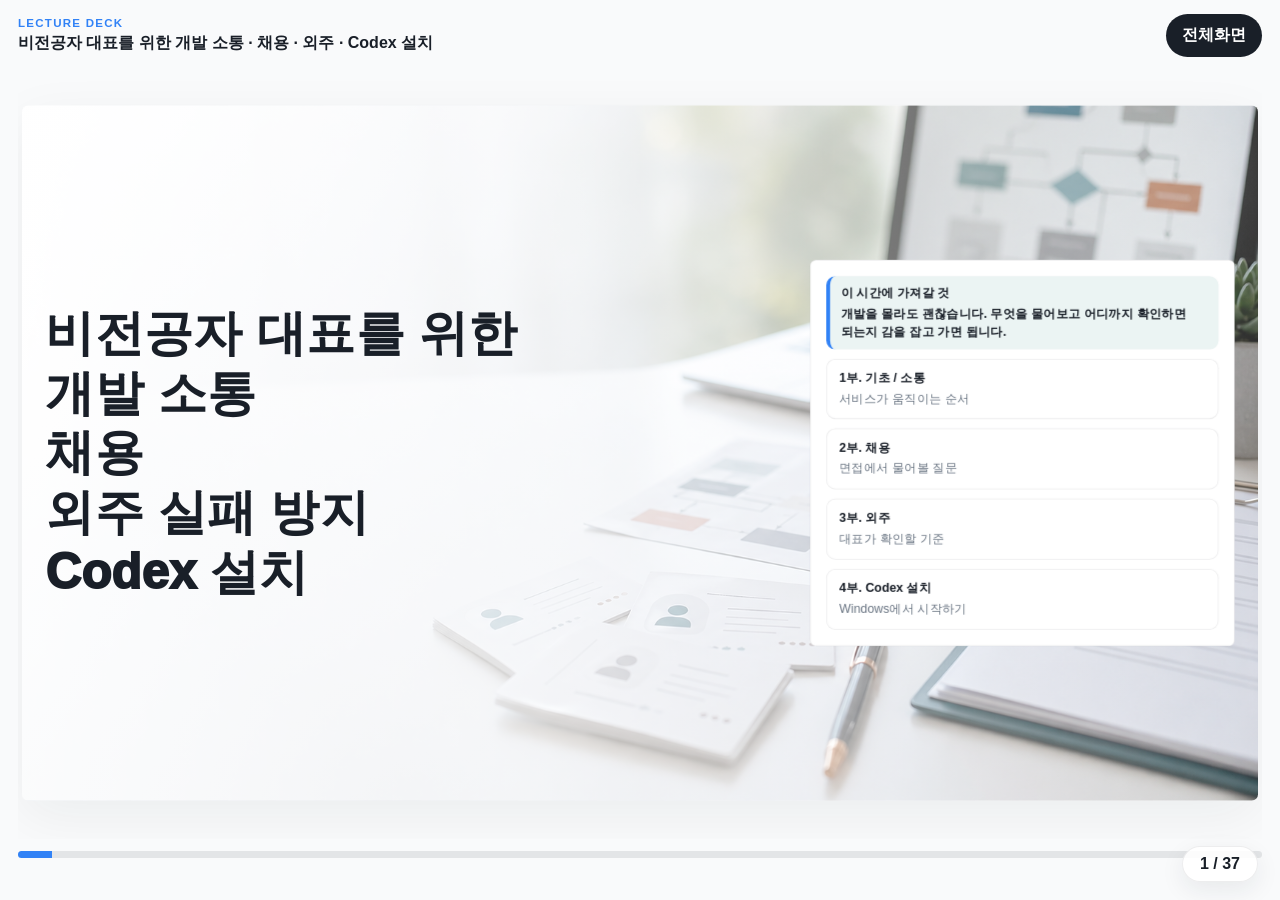
==== commit 6b59a80e: "update" ====
--- a/index.html
+++ b/index.html
@@ -10,15 +10,19 @@
   <div class="app-shell">
     <div class="hover-reveal" aria-hidden="true"></div>
     <nav class="part-nav" aria-label="파트 바로가기">
-      <a class="part-link" href="#slide-2" data-go-slide="1">
+      <a class="part-link" href="#slide-1" data-go-slide="0">
+        <span class="part-link-num">첫 화면</span>
+        <span class="part-link-label"></span>
+      </a>
+      <a class="part-link" href="#slide-3" data-go-slide="2">
         <span class="part-link-num">1부</span>
         <span class="part-link-label">기초 / 소통</span>
       </a>
-      <a class="part-link" href="#slide-12" data-go-slide="11">
+      <a class="part-link" href="#slide-13" data-go-slide="12">
         <span class="part-link-num">2부</span>
         <span class="part-link-label">채용</span>
       </a>
-      <a class="part-link" href="#slide-19" data-go-slide="18">
+      <a class="part-link" href="#slide-20" data-go-slide="19">
         <span class="part-link-num">3부</span>
         <span class="part-link-label">외주</span>
       </a>
@@ -56,15 +60,15 @@
               <span>개발을 몰라도 괜찮습니다. 무엇을 물어보고 어디까지 확인하면 되는지 감을 잡고 가면 됩니다.</span>
             </div>
             <div class="agenda-panel compact">
-              <article class="agenda-jump" data-go-slide="1" role="button" tabindex="0" aria-label="1부 기초 소통으로 이동">
+              <article class="agenda-jump" data-go-slide="2" role="button" tabindex="0" aria-label="1부 기초 소통으로 이동">
                 <strong>1부. 기초 / 소통</strong>
                 <span>서비스가 움직이는 순서</span>
               </article>
-              <article class="agenda-jump" data-go-slide="11" role="button" tabindex="0" aria-label="2부 채용으로 이동">
+              <article class="agenda-jump" data-go-slide="12" role="button" tabindex="0" aria-label="2부 채용으로 이동">
                 <strong>2부. 채용</strong>
                 <span>면접에서 물어볼 질문</span>
               </article>
-              <article class="agenda-jump" data-go-slide="18" role="button" tabindex="0" aria-label="3부 외주로 이동">
+              <article class="agenda-jump" data-go-slide="19" role="button" tabindex="0" aria-label="3부 외주로 이동">
                 <strong>3부. 외주</strong>
                 <span>대표가 확인할 기준</span>
               </article>
@@ -77,14 +81,31 @@
         </div>
       </section>
 
-      <section class="slide part-slide" data-part="1부" data-title="서비스 흐름" data-purpose="대표가 개발자와 같은 지도를 보고 대화하게 만드는 첫 장">
+      <section class="slide speaker-intro" data-title="강사 소개" data-purpose="1부 시작 전에 강사 이력과 신뢰 배경을 짧게 소개한다">
+        <div class="speaker-intro-photo" aria-hidden="true">
+          <img src="./assets/speaker-kim-photoroom.png" alt="" onload="this.nextElementSibling.style.display='none'" onerror="this.style.display='none'">
+          <div class="speaker-portrait-placeholder">
+            <span>김대일</span>
+          </div>
+        </div>
+        <div class="speaker-intro-copy">
+          <h2>㈜게더링 대표이사 김대일</h2>
+          <ul>
+            <li>비전공자 출신 개발자 · 창업자</li>
+            <li>외주 개발 20건 이상 수행</li>
+            <li>전국 대학 동아리 앱 '마이캠퍼스' 운영</li>
+            <li>광주전남스타트업협회 고문이사</li>
+            <li>스마트인재개발원 및 광주인공지능사관학교 심사위원</li>
+          </ul>
+        </div>
+        <div class="speaker-intro-brand" aria-label="게더링">
+          <img src="./assets/gathering-logo-vertical.png" alt="(주)게더링">
+        </div>
+      </section>
+
+      <section class="slide part-slide deck-part deck-part-1" data-part="1부" data-title="서비스 흐름" data-purpose="대표가 개발자와 같은 지도를 보고 대화하게 만드는 첫 장">
         <div class="part-chip">1부 · 기초 / 소통</div>
         <h2>서비스 흐름은 화면·처리·저장·운영이 이어지는 구조다</h2>
-        <div class="section-context">
-          <article><strong>대표가 봐야 할 것</strong><span>화면에서 누른 행동이 실제로는 규칙, 저장, 서버 운영까지 이어지는지 확인한다.</span></article>
-          <article><strong>개발자에게 물을 것</strong><span>이 기능은 프런트만 바꾸나요, API·DB·배포까지 건드리나요?</span></article>
-          <article><strong>대표가 확인할 것</strong><span>고객 행동, 성공/실패 화면, 저장 기록, 장애 책임자를 한 줄로 연결한다.</span></article>
-        </div>
         <div class="diagram-layout explainer-slide main-map" data-focus="frontend">
           <div class="system-card">
             <svg class="system-figure" viewBox="0 0 960 520" aria-label="프런트, 백엔드, API, DB, 서버, Git, 배포 흐름도">
@@ -162,19 +183,19 @@
         </div>
       </section>
 
-      <section class="slide has-mini-map" data-show-map="true" data-part="1부" data-map-focus="frontend" data-title="프런트엔드 선택" data-purpose="대표는 기술 유행보다 유지할 사람과 수정 비용을 먼저 본다">
+      <section class="slide has-mini-map deck-part deck-part-1" data-show-map="true" data-part="1부" data-map-focus="frontend" data-title="프런트엔드 선택" data-purpose="대표는 기술 유행보다 유지할 사람과 수정 비용을 먼저 본다">
         <div class="slide-head">
           <p class="eyebrow">프런트엔드</p>
           <h2>프런트엔드는 고객이 보고 누르는 화면이다</h2>
         </div>
-        <div class="part-one-role-panel">
+        <div class="part-one-role-panel deck-strip">
           <strong>프런트가 하는 일</strong>
           <span>화면 표시</span>
           <span>입력 받기</span>
-          <span>정보 전달</span>
+          <span>API</span>
           <span>결과 보여주기</span>
         </div>
-        <div class="choice-grid four part-one-tech-section">
+        <div class="choice-grid four part-one-tech-section deck-grid deck-grid-5">
           <article class="choice-card"><strong>HTML / CSS</strong><span>장점: 단순함</span><small>단점: 화면 상태가 많아지면 관리가 어렵다</small></article>
           <article class="choice-card recommended"><strong>React</strong><span>장점: 채용 쉬움</span><small>단점: 초기에 규칙을 안 잡으면 복잡해진다</small></article>
           <article class="choice-card trend"><strong>Vue</strong><span>장점: 적응 빠름</span><small>단점: 팀 규칙이 없으면 화면마다 달라진다</small></article>
@@ -187,7 +208,7 @@
           <span><b>2. 개발언어</b>HTML · CSS · JavaScript · React · Vue · Angular · Svelte</span>
           <span><b>3. 개발 전 생각할 것</b>서비스에 어떤 화면이 필요한가 / 각 화면에 어떤 버튼과 기능이 들어가는가</span>
         </div>
-        <div class="metrics triple part-one-considerations">
+        <div class="metrics triple part-one-considerations deck-grid deck-grid-3">
           <article class="decision-card"><strong>서비스 구상</strong><span>고객이 왜 들어오고 무엇을 끝내야 하는지 적는다</span></article>
           <article class="decision-card"><strong>페이지 구성</strong><span>각 페이지에 들어갈 문구, 버튼, 입력칸, 기능을 떠올린다</span></article>
           <article class="decision-card"><strong>변경 대비</strong><span>나중에 자주 바뀔 화면과 기능을 미리 구분한다</span></article>
@@ -195,19 +216,19 @@
         <div class="quote-band compact-note">대표는 "무엇이 최신인가"보다 "우리 회사가 1년 뒤에도 고칠 수 있는가"를 본다.</div>
       </section>
 
-      <section class="slide has-mini-map" data-show-map="true" data-part="1부" data-map-focus="api" data-title="API" data-purpose="API는 대표가 직접 만들 필요는 없지만 문서가 있는지는 반드시 확인한다">
+      <section class="slide has-mini-map deck-part deck-part-1" data-show-map="true" data-part="1부" data-map-focus="api" data-title="API" data-purpose="API는 대표가 직접 만들 필요는 없지만 문서가 있는지는 반드시 확인한다">
         <div class="slide-head">
           <p class="eyebrow">API</p>
           <h2>API는 화면과 처리부가 주고받는 약속이다</h2>
         </div>
-        <div class="part-one-role-panel">
+        <div class="part-one-role-panel deck-strip">
           <strong>API가 하는 일</strong>
           <span>화면 정보 받기</span>
           <span>필요한 정보 전달</span>
           <span>처리 결과 돌려주기</span>
           <span>오류 구분</span>
         </div>
-        <div class="part-one-tech-strip">
+        <div class="part-one-tech-strip deck-strip deck-grid deck-grid-4">
           <span>REST</span>
           <span>Fetch</span>
           <span>GraphQL</span>
@@ -226,7 +247,7 @@
           <span>고객에게 보일 문구</span>
           <span>문제 추적 기록</span>
         </div>
-        <div class="metrics triple part-one-considerations">
+        <div class="metrics triple part-one-considerations deck-grid deck-grid-3">
           <article class="decision-card"><strong>꼭 물을 것</strong><span>화면에서 보낼 정보와 보여줄 결과를 정했나</span></article>
           <article class="decision-card"><strong>예시</strong><span>예약 신청: 성공·실패·권한 오류</span></article>
           <article class="decision-card"><strong>체크 기준</strong><span>보내는 정보, 성공·실패 화면, 고객 표시 문구가 함께 정해졌는가</span></article>
@@ -234,12 +255,12 @@
         <div class="api-sample"><strong>예약 신청 API 예시</strong><span>화면에서 보내는 정보: 날짜·시간·고객ID</span><span>성공: 예약번호</span><span>실패: 마감·권한 없음·중복 신청</span></div>
       </section>
 
-      <section class="slide has-mini-map" data-show-map="true" data-part="1부" data-map-focus="backend" data-title="백엔드 선택" data-purpose="대표는 언어 이름보다 우리 사업의 속도·안정성·채용 난이도를 본다">
+      <section class="slide has-mini-map deck-part deck-part-1" data-show-map="true" data-part="1부" data-map-focus="backend" data-title="백엔드 선택" data-purpose="대표는 언어 이름보다 우리 사업의 속도·안정성·채용 난이도를 본다">
         <div class="slide-head">
           <p class="eyebrow">백엔드</p>
           <h2>백엔드는 화면 뒤에서 규칙을 처리하는 영역이다</h2>
         </div>
-        <div class="backend-role-panel">
+        <div class="backend-role-panel deck-strip">
           <strong>백엔드가 하는 일</strong>
           <span>권한 확인</span>
           <span>규칙 처리</span>
@@ -251,15 +272,15 @@
           <article><strong>2. 개발언어</strong><span>Python · Node · Java · PHP · Spring</span></article>
           <article><strong>3. 개발 전 생각할 것</strong><span>회원, 예약, 결제, 정산 같은 사업 규칙을 어디까지 자동 처리할 것인가</span></article>
         </div>
-        <div class="framework-grid practical part-one-tech-section">
+        <div class="framework-grid practical part-one-tech-section deck-grid deck-grid-5">
           <article class="framework-card trend"><strong>Python / FastAPI</strong><p><span>장점: 요즘 트렌드</span>단점: 큰 서비스는 구조를 잡아야 한다</p></article>
-          <article class="framework-card stable"><strong>Python / Django</strong><p><span>장점: 완성형 웹</span>단점: 자유도가 낮게 느껴질 수 있다</p></article>
+          <article class="framework-card"><strong>Python / Django</strong><p><span>장점: 완성형 웹</span>단점: 자유도가 낮게 느껴질 수 있다</p></article>
           <article class="framework-card"><strong>Node / Express</strong><p><span>장점: 가벼움</span>단점: 팀 규칙이 없으면 코드가 흩어진다</p></article>
           <article class="framework-card recommended"><strong>Node / NestJS</strong><p><span>장점: 팀 개발 구조</span>단점: 초기 학습량이 있다</p></article>
-          <article class="framework-card stable"><strong>Java / Spring Boot</strong><p><span>장점: 기업용 표준</span>단점: MVP에는 무겁게 느껴질 수 있다</p></article>
+          <article class="framework-card"><strong>Java / Spring Boot</strong><p><span>장점: 기업용 표준</span>단점: MVP에는 무겁게 느껴질 수 있다</p></article>
           <article class="framework-card stable"><strong>PHP / Laravel</strong><p><span>장점: 웹 제작 빠름</span>단점: 요즘 채용이 거의 불가능할 수 있다</p></article>
         </div>
-        <div class="metrics triple part-one-considerations">
+        <div class="metrics triple part-one-considerations deck-grid deck-grid-3">
           <article class="decision-card"><strong>서비스 규칙</strong><span>누가 무엇을 할 수 있고 어떤 조건에서 막을지 정한다</span></article>
           <article class="decision-card"><strong>자동 처리</strong><span>예약 확정, 결제 확인, 알림 발송 같은 흐름을 떠올린다</span></article>
           <article class="decision-card"><strong>운영 기록</strong><span>문제가 생겼을 때 확인해야 할 기록을 미리 생각한다</span></article>
@@ -267,19 +288,19 @@
         <div class="quote-band compact-note">기술 선택 3문장: 우리 기능의 규칙을 처리할 수 있는가 / 데이터 저장을 안전하게 하는가 / 장애 때 원인을 추적할 수 있는가.</div>
       </section>
 
-      <section class="slide has-mini-map" data-show-map="true" data-part="1부" data-map-focus="db" data-title="DB" data-purpose="DB는 개발 용어가 아니라 고객·주문·결제 기록이 남는 회사 장부다">
+      <section class="slide has-mini-map deck-part deck-part-1" data-show-map="true" data-part="1부" data-map-focus="db" data-title="DB" data-purpose="DB는 개발 용어가 아니라 고객·주문·결제 기록이 남는 회사 장부다">
         <div class="slide-head">
           <p class="eyebrow">DB</p>
           <h2>DB는 서비스 정보를 저장하는 회사 장부다</h2>
         </div>
-        <div class="part-one-role-panel">
+        <div class="part-one-role-panel deck-strip">
           <strong>DB가 하는 일</strong>
           <span>데이터 저장</span>
           <span>조회</span>
           <span>권한 제한</span>
           <span>복구 기준</span>
         </div>
-        <div class="part-one-tech-strip">
+        <div class="part-one-tech-strip deck-strip deck-grid deck-grid-4">
           <span>PostgreSQL</span>
           <span>MySQL</span>
           <span>MongoDB</span>
@@ -290,12 +311,12 @@
           <article><strong>2. 저장소 종류</strong><span>PostgreSQL · MySQL · MongoDB · Redis</span></article>
           <article><strong>3. 개발 전 생각할 것</strong><span>고객, 주문, 결제, 상담, 로그 중 어떤 정보를 DB에 저장할 것인가</span></article>
         </div>
-        <div class="card-row">
+        <div class="card-row deck-grid deck-grid-3">
           <article class="info-card"><h3>저장</h3><p>고객, 주문, 결제, 로그가 무엇으로 남는지 정한다.</p></article>
           <article class="info-card"><h3>복구</h3><p>백업 주기, 보관 위치, 복구 시간, 책임자를 정한다.</p></article>
           <article class="info-card"><h3>권한</h3><p>누가 조회·수정·삭제하고 원문을 볼 수 있는지 나눈다.</p></article>
         </div>
-        <div class="quote-grid part-one-considerations">
+        <div class="quote-grid part-one-considerations deck-grid deck-grid-3">
           <article class="doc-line"><b>체크 기준</b><span>관리자는 주문을 보되 결제 정보 원문까지 볼 필요가 있는가?</span></article>
           <article class="doc-line"><b>체크 기준</b><span>백업 주기와 장애 시 복구 목표 시간이 정해져 있는가?</span></article>
           <article class="doc-line"><b>대표 질문</b><span>고객 탈퇴, 결제 취소, 정산 완료 후 각각 어떤 기록을 남기나요?</span></article>
@@ -303,19 +324,19 @@
         <div class="quote-band compact-note">고객 탈퇴 시 삭제할 정보와 결제·정산 기록처럼 보관할 정보를 구분한다.</div>
       </section>
 
-      <section class="slide has-mini-map" data-show-map="true" data-part="1부" data-map-focus="server" data-title="서버" data-purpose="서버 방식은 기술 취향이 아니라 비용과 장애 책임 구조의 선택이다">
+      <section class="slide has-mini-map deck-part deck-part-1" data-show-map="true" data-part="1부" data-map-focus="server" data-title="서버" data-purpose="서버 방식은 기술 취향이 아니라 비용과 장애 책임 구조의 선택이다">
         <div class="slide-head">
           <p class="eyebrow">서버</p>
           <h2>서버는 서비스가 실제로 돌아가는 운영 공간이다</h2>
         </div>
-        <div class="part-one-role-panel">
+        <div class="part-one-role-panel deck-strip">
           <strong>서버가 하는 일</strong>
           <span>서비스 실행</span>
           <span>접속 처리</span>
           <span>백업</span>
           <span>장애 알림</span>
         </div>
-        <div class="part-one-tech-strip">
+        <div class="part-one-tech-strip deck-strip deck-grid deck-grid-4">
           <span>AWS</span>
           <span>Azure</span>
           <span>Naver Cloud</span>
@@ -330,28 +351,30 @@
           <article class="choice-card key-card"><strong>클라우드</strong><span>초기 서비스 기본값</span><small>초기 비용이 낮고 확장·백업·장애 알림 도구를 쓰기 쉽다. 대신 권한 설정과 월 비용 관리를 확인해야 한다.</small></article>
           <article class="choice-card"><strong>자체 서버실</strong><span>전담 인력 있을 때</span><small>물리 통제는 가능하지만 장비·공간·전기·보안·장애 출동을 내부에서 감당해야 한다.</small></article>
         </div>
-        <div class="metrics triple compact-metrics part-one-considerations">
+        <div class="metrics triple compact-metrics part-one-considerations deck-grid deck-grid-3">
           <article class="decision-card"><strong>비용</strong><span>월 비용 상한을 정한다</span></article>
           <article class="decision-card"><strong>장애</strong><span>알림과 복구 책임자를 정한다</span></article>
           <article class="decision-card"><strong>계약 확인</strong><span>장애 알림·백업·접근 권한을 적는다</span></article>
         </div>
-        <div class="doc-line single"><b>체크 기준</b><span>운영 서버 계정, 백업, 장애 알림, 접근 권한을 회사가 확인할 수 있는가?</span></div>
+        <div class="quote-grid server-check-grid deck-grid deck-grid-3">
+          <article class="doc-line server-check-card"><b>체크 기준</b><span>운영 서버 계정, 백업, 장애 알림, 접근 권한을 회사가 확인할 수 있는가?</span></article>
+        </div>
         <div class="quote-band compact-note">계약 전 확인: 서버 계정 소유자, 월 비용 상한, 백업 위치, 장애 알림 수신자.</div>
       </section>
 
-      <section class="slide has-mini-map" data-show-map="true" data-part="1부" data-map-focus="git" data-title="Git" data-purpose="대표는 코드를 몰라도 원본 저장소와 변경 이력의 소유권은 확인해야 한다">
+      <section class="slide has-mini-map deck-part deck-part-1" data-show-map="true" data-part="1부" data-map-focus="git" data-title="Git" data-purpose="대표는 코드를 몰라도 원본 저장소와 변경 이력의 소유권은 확인해야 한다">
         <div class="slide-head">
           <p class="eyebrow">Git</p>
           <h2>Git은 코드 원본과 변경 이력을 보관하는 도구다</h2>
         </div>
-        <div class="part-one-role-panel">
+        <div class="part-one-role-panel deck-strip">
           <strong>Git이 하는 일</strong>
           <span>변경 이력</span>
           <span>원본 보관</span>
           <span>되돌리기</span>
           <span>협업 기준</span>
         </div>
-        <div class="part-one-tech-strip">
+        <div class="part-one-tech-strip deck-strip deck-grid deck-grid-4">
           <span>GitHub</span>
           <span>GitLab</span>
           <span>Branch</span>
@@ -362,55 +385,55 @@
           <article><strong>Commit</strong><span>변경 이유와 수정 범위를 짧게 남긴다</span></article>
           <article><strong>Review</strong><span>운영 반영 전 최소 확인 절차를 둔다</span></article>
         </div>
-        <div class="metrics triple compact-metrics part-one-considerations">
+        <div class="metrics triple compact-metrics part-one-considerations deck-grid deck-grid-3">
           <article class="decision-card"><strong>저장소 소유권</strong><span>회사 계정이 원본 저장소를 소유하는가</span></article>
           <article class="decision-card"><strong>변경 이력</strong><span>누가 언제 무엇을 고쳤는지 남는가</span></article>
           <article class="decision-card"><strong>인수인계</strong><span>다음 개발자가 코드를 받을 수 있는가</span></article>
         </div>
-        <div class="quote-grid">
+        <div class="quote-grid deck-grid deck-grid-2">
           <article class="doc-line"><b>체크 기준</b><span>운영 반영 기준 브랜치와 변경 이유가 남아 있는가?</span></article>
           <article class="doc-line"><b>대표 질문</b><span>외주 종료 후 회사 계정에서 저장소, 권한, 배포 이력을 모두 확인할 수 있나요?</span></article>
         </div>
       </section>
 
-      <section class="slide has-mini-map" data-show-map="true" data-part="1부" data-map-focus="deploy" data-title="배포" data-purpose="대표는 운영 공개 전후의 승인, 확인, 되돌리기 절차를 확인해야 한다">
+      <section class="slide has-mini-map deck-part deck-part-1" data-show-map="true" data-part="1부" data-map-focus="deploy" data-title="배포" data-purpose="대표는 운영 공개 전후의 승인, 확인, 되돌리기 절차를 확인해야 한다">
         <div class="slide-head">
           <p class="eyebrow">배포</p>
           <h2>배포는 만든 기능을 고객에게 공개하는 절차다</h2>
         </div>
-        <div class="part-one-role-panel">
+        <div class="part-one-role-panel deck-strip">
           <strong>배포가 하는 일</strong>
           <span>테스트 반영</span>
           <span>운영 공개</span>
           <span>오픈 확인</span>
           <span>되돌리기</span>
         </div>
-        <div class="part-one-tech-strip">
+        <div class="part-one-tech-strip deck-strip deck-grid deck-grid-4">
           <span>테스트 서버</span>
           <span>베타 테스트</span>
           <span>운영 서버</span>
           <span>점검</span>
         </div>
-        <div class="metrics triple compact-metrics part-one-considerations">
+        <div class="metrics triple compact-metrics part-one-considerations deck-grid deck-grid-3">
           <article class="decision-card"><strong>검수 환경</strong><span>운영 전 테스트 서버에서 대표가 확인하는가</span></article>
           <article class="decision-card"><strong>베타 운영</strong><span>일부 고객이나 내부 사용자로 먼저 확인하는가</span></article>
           <article class="decision-card"><strong>오픈 후 점검</strong><span>운영 반영 뒤 핵심 기능과 오류를 바로 확인하는가</span></article>
         </div>
       </section>
 
-      <section class="slide has-mini-map" data-show-map="true" data-part="1부" data-map-focus="flow" data-title="버튼 하나의 흐름" data-purpose="고객 행동 하나가 화면, 규칙 처리, 저장, 결과 화면까지 이어짐을 보여준다">
+      <section class="slide has-mini-map deck-part deck-part-1" data-show-map="true" data-part="1부" data-map-focus="flow" data-title="버튼 하나의 흐름" data-purpose="고객 행동 하나가 화면, 규칙 처리, 저장, 결과 화면까지 이어짐을 보여준다">
         <div class="slide-head">
           <p class="eyebrow">동작 흐름</p>
           <h2>버튼 하나는 화면·처리·저장을 함께 움직인다</h2>
         </div>
-        <div class="part-one-role-panel">
+        <div class="part-one-role-panel deck-strip">
           <strong>버튼 하나에서 확인할 일</strong>
           <span>고객 행동</span>
           <span>화면 상태</span>
           <span>서버 판단</span>
           <span>기록과 응답</span>
         </div>
-        <div class="part-one-tech-strip">
+        <div class="part-one-tech-strip deck-strip deck-grid deck-grid-4">
           <span>누가 눌렀나</span>
           <span>무슨 값을 보냈나</span>
           <span>성공 기준은 뭔가</span>
@@ -422,62 +445,60 @@
         </div>
         <div class="flow-strip">
           <span>프런트 클릭</span>
-          <span>정보 전달</span>
+          <span>API</span>
           <span>백엔드 검사</span>
           <span>DB 저장</span>
           <span>결과 돌려주기</span>
           <span>화면 반영</span>
         </div>
-        <div class="step-grid part-one-considerations">
+        <div class="step-grid part-one-considerations deck-grid deck-grid-4 ordered-grid">
           <article class="step-item"><strong>권한</strong><span>로그인·역할·상태를 먼저 확인하는가</span></article>
           <article class="step-item"><strong>중복</strong><span>두 번 눌러도 한 번만 저장되는가</span></article>
           <article class="step-item"><strong>실패</strong><span>실패 문구와 재시도 방법이 보이는가</span></article>
           <article class="step-item"><strong>기록</strong><span>관리자 화면과 로그에서 추적 가능한가</span></article>
         </div>
-        <div class="quote-grid">
+        <div class="quote-grid deck-grid deck-grid-2">
           <article class="doc-line"><b>대표 질문</b><span>이 버튼의 범위는 화면 변경만인가요, DB 저장까지인가요?</span></article>
           <article class="doc-line"><b>문서 문장</b><span>예약 신청 버튼은 권한 확인, 중복 방지, DB 저장, 성공·실패 화면 반영까지 포함한다.</span></article>
         </div>
         <div class="quote-band compact-note">버튼 하나라도 DB 저장, 권한, 알림, 관리자 화면까지 붙으면 별도 기능 범위로 본다.</div>
       </section>
 
-      <section class="slide qa-slide" data-title="1부 정리" data-purpose="청중이 자기 서비스 흐름을 직접 말로 바꿔보는 체크 장">
+      <section class="slide qa-slide deck-part deck-part-1" data-title="1부 정리" data-purpose="청중이 자기 서비스 흐름을 직접 말로 바꿔보는 체크 장">
         <p class="eyebrow">1부 체크</p>
-        <h2>앞 내용을 잊어도 이것만 알아가세요</h2>
+        <h2>1부는 개발의 흐름을 보는 시간이다</h2>
         <div class="part-one-takeaway">
           <div class="takeaway-hero">
-            <strong>예시 서비스 핵심 프로세스 한 줄</strong>
-            <p>고객이 예약 버튼을 누르면, 화면은 처리 중을 보여주고 필요한 정보가 전달되며, 백엔드는 권한과 중복을 검사하고 DB에 기록한 뒤 성공·실패 화면으로 돌려준다.</p>
+            <strong>개발은 화면 하나가 아니라 서비스가 움직이는 전체 흐름이다</strong>
+            <p><span>고객 행동이 화면에서 시작해 API와 백엔드를 지나 DB에 기록된다.</span><span>그리고 Git, 서버, 배포가 있어야 실제 서비스로 운영된다.</span></p>
           </div>
           <div class="takeaway-flow">
-            <span>고객 행동</span>
-            <span>화면 상태</span>
-            <span>정보 전달</span>
-            <span>백엔드 규칙</span>
-            <span>DB 기록</span>
-            <span>운영 확인</span>
+            <span>화면</span>
+            <span>API</span>
+            <span>백엔드</span>
+            <span>DB</span>
+            <span>Git</span>
+            <span>배포</span>
           </div>
           <div class="core-summary-grid">
-            <article><b>CRUD</b><span>만들기·보기·수정·삭제가 기능 범위다</span></article>
-            <article><b>API</b><span>화면과 백엔드가 주고받는 약속이다</span></article>
-            <article><b>DB</b><span>고객·주문·결제·로그가 남는 장부다</span></article>
-            <article><b>Git</b><span>코드 원본과 변경 이력의 소유권이다</span></article>
-            <article><b>배포</b><span>고객에게 공개하고 되돌릴 수 있는 절차다</span></article>
-            <article><b>운영</b><span>장애 알림·복구 담당·계정 권한을 정한다</span></article>
-          </div>
-        </div>
-      </section>
-
-      <section class="slide part-slide part-intro-slide" data-part="2부" data-title="채용 핵심" data-purpose="우리 서비스에 필요한 기능을 먼저 정리하고 면접 질문과 답변 기준으로 연결한다">
+            <article><b>1</b><span>프런트는 고객이 보고 누르는 화면이다.</span></article>
+            <article><b>2</b><span>API와 백엔드는 화면 뒤에서 규칙을 처리한다.</span></article>
+            <article><b>3</b><span>DB는 고객, 주문, 결제 같은 기록이 남는 곳이다.</span></article>
+            <article><b>4</b><span>Git, 서버, 배포가 있어야 운영 가능한 서비스가 된다.</span></article>
+          </div>
+        </div>
+      </section>
+
+      <section class="slide part-slide part-intro-slide deck-part deck-part-2" data-part="2부" data-title="채용 핵심" data-purpose="우리 서비스에 필요한 기능을 먼저 정리하고 면접 질문과 답변 기준으로 연결한다">
         <div class="part-chip">2부 · 채용</div>
         <h2>채용은 우리 서비스에 필요한 기능부터 정리한다</h2>
-        <div class="stage-scenario hero-scenario hiring-stage">
+        <div class="stage-scenario hero-scenario hiring-stage part-hero-scene">
           <div class="scenario-visual">
             <span class="scene-label">면접 장면</span>
             <strong>"채팅 기능 해봤습니다"</strong>
             <p>우리 서비스에 필요한 기능과 연결되지 않으면 판단 기준이 흔들린다.</p>
           </div>
-          <div class="ask-stack">
+          <div class="ask-stack deck-grid deck-grid-3">
             <article><span>1단계</span><strong>우리 서비스에 필요한 기능 정리</strong></article>
             <article><span>2단계</span><strong>그 기능을 확인할 면접 질문 정리</strong></article>
             <article class="strong"><span>3단계</span><strong>좋은 답변을 찾고 이끌어낸다</strong></article>
@@ -485,12 +506,12 @@
         </div>
       </section>
 
-      <section class="slide" data-part="2부" data-title="기능 경험 매칭" data-purpose="우리 서비스 핵심 기능과 후보 경험을 직접 연결해 합격 기준을 만든다">
+      <section class="slide deck-part deck-part-2" data-part="2부" data-title="기능 경험 매칭" data-purpose="우리 서비스 핵심 기능과 후보 경험을 직접 연결해 합격 기준을 만든다">
         <div class="slide-head">
           <p class="eyebrow">1. 필요한 기능 정리</p>
           <h2>우리 서비스에 필요한 기능 경험부터 정리한다</h2>
         </div>
-        <div class="feature-match-board">
+        <div class="feature-match-board deck-grid deck-grid-4">
           <article class="target"><span>우리 핵심</span><strong>예약 변경</strong><em>상태값 · 알림 · 취소 기준</em></article>
           <article><span>후보 A</span><strong>채팅 UI</strong><em>매칭 약함</em></article>
           <article class="fit"><span>후보 B</span><strong>관리자 권한</strong><em>매칭 강함</em></article>
@@ -499,12 +520,12 @@
         <div class="speaker-line"><strong>대표 판단</strong><span>먼저 우리 서비스 핵심 기능을 적어야, 후보 경험이 필요한 경험인지 판단할 수 있다.</span></div>
       </section>
 
-      <section class="slide" data-part="2부" data-title="면접 질문 프레임" data-purpose="후보자의 말에서 실제 역할과 깊이를 분리해내는 질문 순서">
+      <section class="slide deck-part deck-part-2" data-part="2부" data-title="면접 질문 프레임" data-purpose="후보자의 말에서 실제 역할과 깊이를 분리해내는 질문 순서">
         <div class="slide-head">
           <p class="eyebrow">2. 면접 질문 정리</p>
           <h2>필요한 기능을 면접 질문으로 바꾼다</h2>
         </div>
-        <div class="question-ladder">
+        <div class="question-ladder deck-grid deck-grid-5 ordered-grid">
           <article><span>01</span><strong>무슨 서비스?</strong><em>목적 · 사용자</em></article>
           <article><span>02</span><strong>본인 역할?</strong><em>화면 · API · DB</em></article>
           <article><span>03</span><strong>직접 만든 기능?</strong><em>입력 · 처리 · 저장</em></article>
@@ -522,24 +543,24 @@
         </div>
       </section>
 
-      <section class="slide" data-part="2부" data-title="좋은 답 나쁜 답" data-purpose="답변의 구체성과 본인 역할 여부로 후보 허수를 거른다">
+      <section class="slide deck-part deck-part-2" data-part="2부" data-title="좋은 답 나쁜 답" data-purpose="답변의 구체성과 본인 역할 여부로 후보 허수를 거른다">
         <div class="slide-head">
           <p class="eyebrow">3. 좋은 답변 찾고 이끌기</p>
           <h2>좋은 답변은 역할과 근거가 보인다</h2>
         </div>
-        <div class="answer-theater">
+        <div class="answer-theater deck-grid deck-grid-2">
           <article class="bad-answer"><span>흐린 답</span><strong>"팀에서 결제 연동했습니다."</strong><em>본인 역할이 안 보임</em></article>
           <article class="good-answer"><span>좋은 답</span><strong>"저는 실패 화면과 재시도 안내를 맡았습니다."</strong><em>맡은 범위가 보임</em></article>
         </div>
         <div class="ask-next"><strong>대표 판단 기준</strong><span>고객에게 보이는 실패 화면까지 설명하면 실제 구현 경험에 가깝다.</span></div>
       </section>
 
-      <section class="slide" data-part="2부" data-title="신입 주니어 판단" data-purpose="신입과 주니어의 답변에서 구체성과 위험 신호를 구분한다">
+      <section class="slide deck-part deck-part-2" data-part="2부" data-title="신입 주니어 판단" data-purpose="신입과 주니어의 답변에서 구체성과 위험 신호를 구분한다">
         <div class="slide-head">
           <p class="eyebrow">3. 좋은 답변 찾고 이끌기</p>
           <h2>작은 상황 질문을 하면 답변이 구체해진다</h2>
         </div>
-        <div class="mission-board">
+        <div class="mission-board deck-grid deck-grid-3">
           <article class="mission-main"><span>면접 질문 예시</span><strong>관리자 목록에 상태 필터가 필요했다면?</strong><p>어떤 화면 · 데이터 · 예외를 먼저 확인할지 묻는다</p></article>
           <article><span>신입에게 볼 것</span><strong>순서를 말하는가</strong></article>
           <article><span>주니어에게 볼 것</span><strong>예외를 떠올리는가</strong></article>
@@ -548,12 +569,12 @@
         <div class="speaker-line"><strong>대표 판단</strong><span>실제 일을 시키지 않고도, 후보가 기능을 어떤 순서로 생각하는지 말로 확인한다.</span></div>
       </section>
 
-      <section class="slide" data-part="2부" data-title="포트폴리오 질문 검증" data-purpose="포트폴리오 결과물보다 후보가 설명하는 역할·예외·결정 이유를 검증한다">
+      <section class="slide deck-part deck-part-2" data-part="2부" data-title="포트폴리오 질문 검증" data-purpose="포트폴리오 결과물보다 후보가 설명하는 역할·예외·결정 이유를 검증한다">
         <div class="slide-head">
           <p class="eyebrow">3. 좋은 답변 찾고 이끌기</p>
           <h2>포트폴리오는 질문으로 검증한다</h2>
         </div>
-        <div class="test-stations">
+        <div class="test-stations deck-grid deck-grid-4 ordered-grid">
           <article><span>01</span><strong>본인 역할 확인</strong></article>
           <article><span>02</span><strong>어려웠던 예외 질문</strong></article>
           <article><span>03</span><strong>수정한 이유 확인</strong></article>
@@ -563,10 +584,10 @@
         <div class="judge-strip"><span>역할·예외·수정 이유를 같이 본다</span><span>결과물은 있는데 본인 판단을 설명 못 하면 보류</span></div>
       </section>
 
-      <section class="slide qa-slide" data-title="2부 정리" data-purpose="면접 전에 핵심 기능·검증 질문·합격 기준을 작성한다">
+      <section class="slide qa-slide deck-part deck-part-2" data-title="2부 정리" data-purpose="면접 전에 핵심 기능·검증 질문·합격 기준을 작성한다">
         <p class="eyebrow">2부 체크</p>
         <h2>채용 전 이 순서로 정리한다</h2>
-        <div class="worksheet-stage">
+        <div class="worksheet-stage deck-grid deck-grid-3 ordered-grid">
           <article><span>1</span><strong>필요 기능</strong><em>__________</em></article>
           <article><span>2</span><strong>면접 질문</strong><em>__________</em></article>
           <article><span>3</span><strong>답변 기준</strong><em>__________</em></article>
@@ -574,16 +595,16 @@
         <div class="speaker-line"><strong>작성 예시</strong><span>"결제 경험자는 성공보다 실패, 취소, 환불, 중복 결제를 설명할 수 있어야 한다."</span></div>
       </section>
 
-      <section class="slide part-slide part-intro-slide" data-part="3부" data-title="외주 핵심" data-purpose="외주를 직원처럼 맡기는 게 아니라 문서 기준 제작으로 본다">
+      <section class="slide part-slide part-intro-slide deck-part deck-part-3" data-part="3부" data-title="외주 핵심" data-purpose="외주를 직원처럼 맡기는 게 아니라 문서 기준 제작으로 본다">
         <div class="part-chip">3부 · 외주</div>
         <h2>차 살 때처럼 옵션표와 검수표가 필요하다</h2>
-        <div class="stage-scenario hero-scenario outsource-stage">
+        <div class="stage-scenario hero-scenario outsource-stage part-hero-scene">
           <div class="scenario-visual">
             <span class="scene-label">외주 발주 장면</span>
             <strong>"알아서 잘 만들어 주세요"</strong>
             <p>이 말은 견적, 범위, 검수 기준을 모두 흔든다.</p>
           </div>
-          <div class="ask-stack">
+          <div class="ask-stack deck-grid deck-grid-3">
             <article><span>대표가 정할 것</span><strong>목표 · 범위 · 우선순위</strong></article>
             <article><span>외주가 줄 것</span><strong>제작 방식 · 일정 · 비용</strong></article>
             <article class="strong"><span>계약에 남길 것</span><strong>검수 기준 · 소유권 · 유지보수</strong></article>
@@ -591,12 +612,12 @@
         </div>
       </section>
 
-      <section class="slide" data-part="3부" data-title="역할 분리" data-purpose="대표·외주사·공동 결정 영역을 분리해 추측 개발을 막는다">
+      <section class="slide deck-part deck-part-3" data-part="3부" data-title="역할 분리" data-purpose="대표·외주사·공동 결정 영역을 분리해 추측 개발을 막는다">
         <div class="slide-head">
           <p class="eyebrow">역할 분리</p>
           <h2>대표가 안 정하면 외주사가 추측한다</h2>
         </div>
-        <div class="role-split-stage">
+        <div class="role-split-stage deck-grid deck-grid-3">
           <article class="owner"><span>대표</span><strong>무엇을 만들지</strong><em>고객 흐름 · 제외 기능 · 우선순위</em></article>
           <article class="vendor"><span>외주사</span><strong>어떻게 만들지</strong><em>기술 방식 · 일정 · 비용</em></article>
           <article class="shared"><span>같이 확인</span><strong>완료 기준</strong><em>성공 · 실패 · 권한 · 변경</em></article>
@@ -604,12 +625,12 @@
         <div class="speaker-line"><strong>대표 질문</strong><span>"이 항목의 최종 결정권자는 누구이고, 변경 시 누가 승인하나요?"</span></div>
       </section>
 
-      <section class="slide" data-part="3부" data-title="MVP 범위" data-purpose="처음 만들 기능과 나중으로 미룰 기능을 분리해 비용 폭발을 막는다">
+      <section class="slide deck-part deck-part-3" data-part="3부" data-title="MVP 범위" data-purpose="처음 만들 기능과 나중으로 미룰 기능을 분리해 비용 폭발을 막는다">
         <div class="slide-head">
           <p class="eyebrow">MVP</p>
           <h2>처음부터 완성품을 외주로 만들려 하지 않는다</h2>
         </div>
-        <div class="mvp-stage">
+        <div class="mvp-stage deck-grid deck-grid-4">
           <article class="must"><span>넣기</span><strong>신청 → 결제 → 완료</strong></article>
           <article><span>빼기</span><strong>고급 통계</strong></article>
           <article><span>미루기</span><strong>복잡한 쿠폰</strong></article>
@@ -618,12 +639,12 @@
         <div class="speaker-line"><strong>대표 질문</strong><span>"이번 버전에서 고객이 반드시 끝까지 해야 하는 1개 흐름은 무엇인가요?"</span></div>
       </section>
 
-      <section class="slide" data-part="3부" data-title="요구사항 문서" data-purpose="실제 문서에 들어갈 성공·실패·권한·상태 문장을 보여준다">
+      <section class="slide deck-part deck-part-3" data-part="3부" data-title="요구사항 문서" data-purpose="실제 문서에 들어갈 성공·실패·권한·상태 문장을 보여준다">
         <div class="slide-head">
           <p class="eyebrow">요구사항</p>
           <h2>기능명보다 고객 시나리오를 보여준다</h2>
         </div>
-        <div class="flow-scenario">
+        <div class="flow-scenario deck-grid deck-grid-5 ordered-grid">
           <article><span>고객 행동</span><strong>결제 버튼 클릭</strong></article>
           <article><span>처리 중</span><strong>버튼 잠금 + 로딩</strong></article>
           <article><span>성공</span><strong>주문번호 표시</strong></article>
@@ -633,12 +654,12 @@
         <div class="speaker-line"><strong>문서 공식</strong><span>사용자가 [행동]하면, 성공 시 [결과], 실패 시 [문구]를 보여준다.</span></div>
       </section>
 
-      <section class="slide" data-part="3부" data-title="검수 기준" data-purpose="납품 후 말싸움이 아니라 계약 전 체크리스트로 검수 기준을 만든다">
+      <section class="slide deck-part deck-part-3" data-part="3부" data-title="검수 기준" data-purpose="납품 후 말싸움이 아니라 계약 전 체크리스트로 검수 기준을 만든다">
         <div class="slide-head">
           <p class="eyebrow">검수</p>
           <h2>검수 기준은 계약 전에 적는다</h2>
         </div>
-        <div class="acceptance-stage">
+        <div class="acceptance-stage deck-grid deck-grid-5 ordered-grid">
           <article class="acceptance-main"><span>대표가 직접 클릭</span><strong>고객 주문 성공</strong></article>
           <article><span>실패</span><strong>결제 실패</strong></article>
           <article><span>취소</span><strong>주문 취소</strong></article>
@@ -648,12 +669,12 @@
         <div class="speaker-line"><strong>검수 문장</strong><span>"성공만 동작하면 완료가 아닙니다. 실패·권한·저장까지 확인합니다."</span></div>
       </section>
 
-      <section class="slide" data-part="3부" data-title="계약 범위" data-purpose="포함과 제외를 함께 적어 추가 비용과 일정 분쟁을 줄인다">
+      <section class="slide deck-part deck-part-3" data-part="3부" data-title="계약 범위" data-purpose="포함과 제외를 함께 적어 추가 비용과 일정 분쟁을 줄인다">
         <div class="slide-head">
           <p class="eyebrow">계약</p>
           <h2>포함과 제외를 같이 써야 분쟁이 줄어든다</h2>
         </div>
-        <div class="scope-stage">
+        <div class="scope-stage deck-grid deck-grid-3">
           <article class="include"><span>포함</span><strong>12개 화면<br>관리자 3개<br>수정 2회</strong></article>
           <article class="exclude"><span>제외</span><strong>신규 기능<br>PG 계약<br>문자 발송비</strong></article>
           <article class="change"><span>변경</span><strong>요청서<br>추가 견적<br>일정 영향</strong></article>
@@ -661,12 +682,12 @@
         <div class="speaker-line"><strong>대표 질문</strong><span>"이 기능은 포함인가요, 제외인가요, 변경 요청인가요?"</span></div>
       </section>
 
-      <section class="slide" data-part="3부" data-title="소유권과 계정" data-purpose="Git·서버·도메인·배포 계정이 회사 자산으로 남게 한다">
+      <section class="slide deck-part deck-part-3" data-part="3부" data-title="소유권과 계정" data-purpose="Git·서버·도메인·배포 계정이 회사 자산으로 남게 한다">
         <div class="slide-head">
           <p class="eyebrow">소유권</p>
           <h2>소스코드와 계정은 회사가 소유해야 한다</h2>
         </div>
-        <div class="ownership-stage">
+        <div class="ownership-stage deck-grid deck-grid-4 ordered-grid">
           <article><span>중도금 전</span><strong>Git 저장소</strong></article>
           <article><span>잔금 전</span><strong>서버 계정</strong></article>
           <article><span>오픈 전</span><strong>도메인 / DNS</strong></article>
@@ -675,12 +696,12 @@
         <div class="speaker-line"><strong>문서 문장</strong><span>"소스코드, 배포 문서, 서버 접근 권한은 회사 계정으로 이전한다."</span></div>
       </section>
 
-      <section class="slide" data-part="3부" data-title="유지보수" data-purpose="오픈 이후의 비용·범위·응답 시간을 계약 기준으로 만든다">
+      <section class="slide deck-part deck-part-3" data-part="3부" data-title="유지보수" data-purpose="오픈 이후의 비용·범위·응답 시간을 계약 기준으로 만든다">
         <div class="slide-head">
           <p class="eyebrow">유지보수</p>
           <h2>오픈 이후 비용과 대응 시간을 먼저 정한다</h2>
         </div>
-        <div class="maintenance-stage">
+        <div class="maintenance-stage deck-grid deck-grid-3">
           <article class="urgent"><span>긴급 장애</span><strong>30분 접수<br>4시간 1차 조치</strong></article>
           <article><span>일반 오류</span><strong>영업일 2일 내 응답</strong></article>
           <article><span>신규 기능</span><strong>별도 견적</strong></article>
@@ -688,169 +709,197 @@
         <div class="speaker-line"><strong>대표 질문</strong><span>"이건 버그인가요, 신규 기능인가요?"</span></div>
       </section>
 
-      <section class="slide" data-part="3부" data-title="장애 대응" data-purpose="장애 발생 시 누가 언제 무엇을 하는지 문서로 정한다">
-        <div class="slide-head">
-          <p class="eyebrow">장애 대응</p>
-          <h2>장애는 "누가 언제 무엇을"으로 정한다</h2>
-        </div>
-        <div class="incident-stage">
-          <article><span>감지</span><strong>즉시 기록</strong></article>
-          <article><span>공유</span><strong>30분 내</strong></article>
-          <article class="urgent"><span>1차 조치</span><strong>4시간 내</strong></article>
-          <article><span>복구</span><strong>화면 클릭 확인</strong></article>
-          <article><span>보고</span><strong>원인·재발 방지</strong></article>
-        </div>
-        <div class="speaker-line"><strong>장애 보고 양식</strong><span>현재 증상 / 영향 고객 / 임시 조치 / 다음 보고 시간</span></div>
-      </section>
-
-      <section class="slide qa-slide" data-title="3부 정리" data-purpose="외주 발주 전에 대표가 최종 확인해야 할 항목을 체크한다">
+      <section class="slide qa-slide deck-part deck-part-3" data-title="3부 정리" data-purpose="외주 발주 전에 대표가 최종 확인해야 할 항목을 체크한다">
         <p class="eyebrow">3부 체크</p>
-        <h2>외주는 이 다섯 칸이 계약서에 있어야 한다</h2>
-        <div class="contract-stage">
+        <h2>외주 계약서는 다섯 가지를 확인한다</h2>
+        <div class="contract-stage deck-grid deck-grid-5 ordered-grid">
           <article><span>범위</span><strong>포함 / 제외</strong></article>
           <article><span>검수</span><strong>실패 / 권한</strong></article>
           <article><span>소유권</span><strong>회사 계정</strong></article>
           <article><span>유지보수</span><strong>월 비용</strong></article>
           <article><span>장애</span><strong>대응 시간</strong></article>
         </div>
-        <div class="speaker-line"><strong>계약서 문장</strong><span>"긴급 장애는 30분 내 접수 사실을 공유하고 4시간 내 1차 조치 방향을 보고한다."</span></div>
-        <div class="write-lines"><span>핵심 기능: __________</span><span>실패 기준: __________</span><span>소유권 문장: __________</span></div>
-      </section>
-
-      <section class="slide part-slide part-intro-slide codex-install" data-part="4부" data-title="Codex 앱 소개" data-purpose="Codex 앱이 무엇이고 어떤 상황에 쓰는지 먼저 설명한다">
+        <div class="speaker-line"><strong>마지막 확인</strong><span>범위는 포함/제외로, 검수는 실패/권한으로, 소유권은 회사 계정으로, 유지보수는 월 비용으로, 장애는 대응 시간으로 남긴다.</span></div>
+      </section>
+
+            <section class="slide part-slide part-intro-slide codex-install deck-part deck-part-4" data-part="4부" data-title="Codex 앱 소개" data-purpose="Codex 앱이 무엇이고 어떤 상황에 쓰는지 먼저 설명한다">
         <div class="part-chip">4부 · Codex 설치</div>
-        <h2>Codex 앱은 내 컴퓨터에서 함께 일하는 개발 보조 도구다</h2>
-        <div class="codex-install-hero">
-          <article class="codex-path-card primary">
-            <span>무엇인가</span>
-            <strong>AI 개발 에이전트</strong>
-            <em>프로젝트 폴더를 읽고 수정 방향을 제안한다</em>
-          </article>
-          <article class="codex-path-card">
-            <span>어디서 쓰나</span>
-            <strong>Windows 앱</strong>
-            <em>설치 후 앱 화면에서 프로젝트별로 대화한다</em>
-          </article>
-          <article class="codex-path-card">
-            <span>무엇을 하나</span>
-            <strong>읽기 · 수정 · 확인</strong>
-            <em>코드 설명, 작은 수정, 테스트 실행을 도와준다</em>
-          </article>
-        </div>
-        <div class="speaker-line"><strong>오늘 목표</strong><span>Codex 앱이 무엇인지 이해하고, 설치 후 ChatGPT 계정과 연결해 프로젝트 폴더를 여는 상태까지 간다.</span></div>
-      </section>
-
-      <section class="slide codex-install" data-part="4부" data-title="활용 예시" data-purpose="Codex 앱을 설치한 뒤 바로 써볼 수 있는 대표 활용 방안을 보여준다">
+        <h2>Codex 앱은 함께 일하는 개발 도구다</h2>
+        <div class="codex-visual-layout">
+          <div class="codex-visual-panel">
+            <div class="mock-window mock-codex-app">
+              <div class="mock-titlebar"><span></span><span></span><span></span><strong>Codex</strong></div>
+              <div class="mock-sidebar"><b>Projects</b><span>homepage-renewal</span><span>store-demo</span><span>contract-check</span></div>
+              <div class="mock-thread">
+                <p class="mock-user">이 폴더가 어떤 프로젝트인지 설명해줘</p>
+                <p class="mock-agent">파일 구조를 읽고 화면, 데이터, 배포 흐름을 요약했습니다.</p>
+                <div class="mock-diff"><span></span><span></span><span></span></div>
+              </div>
+            </div>
+          </div>
+          <div class="codex-side-notes">
+            <article><span>정의</span><strong>프로젝트 폴더를 읽고 같이 작업하는 AI 개발 에이전트</strong></article>
+            <article><span>위치</span><strong>Windows 앱에서 프로젝트별 대화로 사용</strong></article>
+            <article><span>목표</span><strong>설치, 로그인, 폴더 연결까지 한 번에 실습</strong></article>
+          </div>
+        </div>
+      </section>
+
+      <section class="slide codex-install deck-part deck-part-4" data-part="4부" data-title="활용 예시" data-purpose="Codex 앱을 설치한 뒤 바로 써볼 수 있는 대표 활용 방안을 보여준다">
         <div class="slide-head">
           <p class="eyebrow">Step 1</p>
-          <h2>설치 후에는 이런 일부터 시켜볼 수 있다</h2>
-        </div>
-        <div class="codex-choice-grid">
-          <article class="recommended"><span>이해</span><strong>프로젝트 구조 설명</strong><em>이 폴더가 어떤 서비스인지 쉽게 설명해달라고 묻는다</em></article>
-          <article><span>개선</span><strong>문구·화면 수정</strong><em>작은 UI 문구, 버튼 이름, 안내 문장을 바꿔본다</em></article>
-          <article><span>검증</span><strong>오류 원인 찾기</strong><em>에러 메시지와 실행 결과를 보고 원인을 정리한다</em></article>
-        </div>
-        <div class="speaker-line"><strong>대표 멘트</strong><span>"처음부터 큰 개발을 맡기기보다 설명, 작은 수정, 오류 확인 순서로 익숙해지면 됩니다."</span></div>
-      </section>
-
-      <section class="slide codex-install" data-part="4부" data-title="설치 전 필요 사항" data-purpose="Codex 앱 설치 전 반드시 준비해야 할 계정과 환경을 확인한다">
+          <h2>설치 후에는 이런 일을 시켜볼 수 있다</h2>
+        </div>
+        <div class="codex-showcase-grid">
+          <div class="codex-visual-panel soft">
+            <div class="mock-flow-cards">
+              <div><b>1</b><strong>읽기</strong><span>폴더 구조 설명</span></div>
+              <div><b>2</b><strong>고치기</strong><span>문구와 화면 수정</span></div>
+              <div><b>3</b><strong>확인</strong><span>오류 원인과 테스트</span></div>
+            </div>
+          </div>
+          <div class="codex-side-notes compact">
+            <article><span>처음 질문</span><strong>이 폴더가 어떤 서비스인지 설명해줘</strong></article>
+            <article><span>작은 수정</span><strong>버튼 이름과 안내 문구를 더 쉽게 바꿔줘</strong></article>
+            <article><span>확인 요청</span><strong>오류 메시지의 원인을 쉬운 말로 정리해줘</strong></article>
+          </div>
+        </div>
+      </section>
+
+      <section class="slide codex-install deck-part deck-part-4" data-part="4부" data-title="설치 전 필요 사항" data-purpose="Codex 앱 설치 전 반드시 준비해야 할 계정과 환경을 확인한다">
         <div class="slide-head">
           <p class="eyebrow">Step 2</p>
           <h2>설치 전에 ChatGPT 계정이 필요하다</h2>
         </div>
-        <div class="codex-prep-grid">
-          <article><span>필수</span><strong>ChatGPT 회원가입</strong><em>Codex 앱 첫 실행 때 ChatGPT 계정으로 로그인한다</em></article>
-          <article><span>권장</span><strong>Windows 최신 업데이트</strong><em>Windows 11이 가장 안정적이고, Windows 10은 최신 상태가 좋다</em></article>
-          <article><span>있으면 좋음</span><strong>Git 설치</strong><em>프로젝트 변경 이력을 확인하고 되돌리기 쉬워진다</em></article>
-        </div>
-        <div class="speaker-line"><strong>강조</strong><span>ChatGPT 회원가입과 로그인은 필수로 설명한다. 앱만 설치해도 계정 연결 전에는 제대로 시작할 수 없다.</span></div>
-      </section>
-
-      <section class="slide codex-install" data-part="4부" data-title="구글 검색" data-purpose="구글에서 Codex app을 검색해 공식 설치 경로로 들어간다">
+        <div class="codex-showcase-grid">
+          <div class="codex-visual-panel">
+            <div class="mock-account-card">
+              <div class="mock-avatar chatgpt-avatar"><img src="./assets/logos/chatgpt.png" alt="ChatGPT 로고"></div>
+              <strong>ChatGPT 계정</strong>
+              <span>Codex 앱 로그인에 사용</span>
+              <div class="mock-checkline"><b></b>이메일과 비밀번호 확인</div>
+              <div class="mock-checkline"><b></b>브라우저 로그인 가능 여부 확인</div>
+              <div class="mock-checkline"><b></b>Windows 업데이트 확인</div>
+            </div>
+          </div>
+          <div class="codex-side-notes compact">
+            <article><span>필수</span><strong>ChatGPT 회원가입과 로그인</strong></article>
+            <article><span>권장</span><strong>Windows 최신 업데이트</strong></article>
+            <article><span>선택</span><strong>Git이 있으면 변경 이력 확인이 쉽다</strong></article>
+          </div>
+        </div>
+      </section>
+
+      <section class="slide codex-install deck-part deck-part-4" data-part="4부" data-title="스토어 설치" data-purpose="Microsoft Store에서 Codex 앱을 검색하고 다운로드한다">
         <div class="slide-head">
           <p class="eyebrow">Step 3</p>
-          <h2>구글에서 Codex app을 검색한다</h2>
-        </div>
-        <div class="codex-step-board">
-          <article><span>01</span><strong>Google 열기</strong><em>브라우저 주소창이나 검색창 사용</em></article>
-          <article><span>02</span><strong>codex app 검색</strong><em>영문으로 검색하면 공식 결과를 찾기 쉽다</em></article>
-          <article><span>03</span><strong>OpenAI 공식 결과 선택</strong><em>developers.openai.com 또는 openai.com 경로 확인</em></article>
-          <article><span>04</span><strong>광고 피하기</strong><em>비공식 다운로드 파일은 누르지 않는다</em></article>
-        </div>
-        <div class="speaker-line"><strong>검색어</strong><span><code>codex app</code> 또는 <code>openai codex app windows</code>로 검색한다.</span></div>
-      </section>
-
-      <section class="slide codex-install" data-part="4부" data-title="Codex 앱 설치" data-purpose="공식 Codex 페이지에서 Microsoft Store로 이동해 앱을 설치한다">
+          <h2>Codex 앱을 설치한다</h2>
+        </div>
+        <div class="codex-visual-layout">
+          <div class="codex-visual-panel">
+            <div class="mock-codex-download">
+              <div class="codex-download-logo">
+                <img src="./assets/logos/codex-app.png" alt="Codex 로고">
+              </div>
+              <div class="codex-download-arrow" aria-hidden="true"></div>
+              <div class="codex-download-target">
+                <strong>Codex</strong>
+                <span>Microsoft Store에서 받기</span>
+              </div>
+            </div>
+          </div>
+          <div class="codex-side-notes">
+            <article><span>1</span><strong>시작 메뉴에서 Microsoft Store 열기</strong></article>
+            <article><span>2</span><strong>검색창에 Codex 또는 OpenAI Codex 입력</strong></article>
+            <article><span>3</span><strong>앱을 확인한 뒤 다운로드하고 실행</strong></article>
+          </div>
+        </div>
+      </section>
+
+      <section class="slide codex-install deck-part deck-part-4" data-part="4부" data-title="ChatGPT 연동" data-purpose="Codex 앱 첫 실행 후 ChatGPT 계정과 연결한다">
         <div class="slide-head">
           <p class="eyebrow">Step 4</p>
-          <h2>공식 페이지에서 Windows 앱을 설치한다</h2>
-        </div>
-        <div class="codex-step-board compact">
-          <article><span>01</span><strong>Windows 앱 버튼</strong><em>공식 페이지에서 Windows 설치 버튼을 누른다</em></article>
-          <article><span>02</span><strong>Microsoft Store</strong><em>Store 화면으로 넘어가면 설치를 누른다</em></article>
-          <article><span>03</span><strong>Codex 열기</strong><em>설치 후 Open 또는 시작 메뉴에서 실행한다</em></article>
-        </div>
-        <div class="speaker-line"><strong>대체 경로</strong><span>스토어가 바로 열리지 않으면 PowerShell에서 <code>winget install Codex -s msstore</code>를 사용할 수 있다.</span></div>
-      </section>
-
-      <section class="slide codex-install" data-part="4부" data-title="ChatGPT 연동" data-purpose="Codex 앱 첫 실행 후 ChatGPT 계정과 연결한다">
+          <h2>Codex 앱을 ChatGPT 계정과 연동한다</h2>
+        </div>
+        <div class="codex-showcase-grid">
+          <div class="codex-visual-panel">
+            <div class="mock-auth-flow">
+              <div><b>1</b><strong>Codex 앱</strong><span>Sign in with ChatGPT</span></div>
+              <div><b>2</b><strong>브라우저</strong><span>ChatGPT 계정 인증</span></div>
+              <div><b>3</b><strong>앱 복귀</strong><span>워크스페이스 확인</span></div>
+            </div>
+          </div>
+          <div class="codex-side-notes compact">
+            <article><span>주의</span><strong>로그인 창이 브라우저로 열릴 수 있다</strong></article>
+            <article><span>확인</span><strong>인증 후 Codex 앱으로 돌아왔는지 본다</strong></article>
+          </div>
+        </div>
+      </section>
+
+      <section class="slide codex-install deck-part deck-part-4" data-part="4부" data-title="프로젝트 폴더 생성" data-purpose="Codex 앱에 연결할 작업 폴더를 바탕화면에 만든다">
         <div class="slide-head">
           <p class="eyebrow">Step 5</p>
-          <h2>Codex 앱을 ChatGPT 계정과 연동한다</h2>
-        </div>
-        <div class="codex-route-split">
-          <article class="native"><span>로그인</span><strong>Sign in with ChatGPT</strong><em>브라우저 로그인 창이 열리면 ChatGPT 계정으로 인증한다</em></article>
-          <article class="wsl"><span>복귀</span><strong>Codex 앱으로 돌아오기</strong><em>인증이 끝나면 앱에서 계정과 워크스페이스를 확인한다</em></article>
-        </div>
-        <div class="codex-note-strip">
-          <span>ChatGPT 회원가입</span>
-          <span>브라우저 인증</span>
-          <span>앱으로 복귀</span>
-        </div>
-      </section>
-
-      <section class="slide codex-install" data-part="4부" data-title="프로젝트 폴더 생성" data-purpose="Codex 앱에 연결할 작업 폴더를 바탕화면에 만든다">
+          <h2>먼저 바탕화면에 프로젝트 폴더를 만든다</h2>
+        </div>
+        <div class="codex-visual-layout">
+          <div class="codex-visual-panel">
+            <div class="mock-desktop">
+              <div class="mock-folder"><span></span><strong>homepage-renewal</strong></div>
+              <div class="mock-file">기획서.pdf</div>
+              <div class="mock-file">대표사진.jpg</div>
+              <div class="mock-file">로고.png</div>
+            </div>
+          </div>
+          <div class="codex-side-notes">
+            <article><span>1</span><strong>바탕화면에서 새 폴더 만들기</strong></article>
+            <article><span>2</span><strong>프로젝트 목적이 보이게 이름 정하기</strong></article>
+            <article><span>3</span><strong>기획서와 사진 자료 넣어보기</strong></article>
+          </div>
+        </div>
+      </section>
+
+      <section class="slide codex-install deck-part deck-part-4" data-part="4부" data-title="Codex에 폴더 연결" data-purpose="Codex 앱에서 프로젝트 폴더를 추가하고 첫 질문을 보낸다">
         <div class="slide-head">
           <p class="eyebrow">Step 6</p>
-          <h2>먼저 바탕화면에 프로젝트 폴더를 만든다</h2>
-        </div>
-        <div class="codex-run-grid">
-          <article><span>1</span><strong>바탕화면 열기</strong><em>바탕화면으로 이동</em></article>
-          <article><span>2</span><strong>새 폴더 만들기</strong><em>예: My Codex Project</em></article>
-          <article><span>3</span><strong>파일 넣기</strong><em>홈페이지, 문서, 코드 파일을 넣어둔다</em></article>
-          <article><span>4</span><strong>이름 정리</strong><em>프로젝트 목적이 보이게 폴더명을 정한다</em></article>
-        </div>
-        <div class="speaker-line"><strong>폴더 예시</strong><span><code>바탕화면\homepage-renewal</code>처럼 바탕화면에 한 프로젝트당 한 폴더를 만든다.</span></div>
-      </section>
-
-      <section class="slide codex-install" data-part="4부" data-title="Codex에 폴더 연결" data-purpose="Codex 앱에서 프로젝트 폴더를 추가하고 첫 질문을 보낸다">
-        <div class="slide-head">
-          <p class="eyebrow">Step 7</p>
           <h2>Codex 앱에서 프로젝트 폴더를 추가한다</h2>
         </div>
-        <div class="codex-run-grid">
-          <article><span>1</span><strong>Add project</strong><em>Codex 앱에서 프로젝트 추가를 누른다</em></article>
-          <article><span>2</span><strong>폴더 선택</strong><em>방금 바탕화면에 만든 프로젝트 폴더를 선택한다</em></article>
-          <article><span>3</span><strong>첫 질문</strong><em>"이 폴더에 무엇이 있는지 설명해줘"</em></article>
-          <article><span>4</span><strong>작은 요청</strong><em>문구 수정, 파일 정리 같은 작업부터 시작한다</em></article>
-        </div>
-        <div class="speaker-line"><strong>안전 기준</strong><span>처음에는 설명 요청으로 시작하고, 큰 변경은 어떤 파일을 바꿀지 먼저 물어본다.</span></div>
-      </section>
-
-      <section class="slide qa-slide codex-install" data-title="4부 정리" data-purpose="Windows에서 Codex 앱 설치 후 확인해야 할 항목을 체크한다">
+        <div class="codex-visual-layout">
+          <div class="codex-visual-panel">
+            <div class="mock-window mock-codex-app wide">
+              <div class="mock-titlebar"><span></span><span></span><span></span><strong>Codex</strong></div>
+              <div class="mock-connect">
+                <button>Add project</button>
+                <div class="mock-path">Desktop / homepage-renewal</div>
+                <p>"이 기획서와 사진으로 홈페이지 초안을 만들어줘."</p>
+              </div>
+            </div>
+          </div>
+          <div class="codex-side-notes">
+            <article><span>1</span><strong>Add project 선택</strong></article>
+            <article><span>2</span><strong>바탕화면의 프로젝트 폴더 연결</strong></article>
+            <article><span>3</span><strong>기획서와 제공 사진으로 Codex에 요청</strong></article>
+          </div>
+        </div>
+      </section>
+
+      <section class="slide qa-slide codex-install deck-part deck-part-4" data-title="4부 정리" data-purpose="Windows에서 Codex 앱 설치 후 확인해야 할 항목을 체크한다">
         <p class="eyebrow">4부 체크</p>
         <h2>Codex 앱 설치 흐름은 이 순서로 설명한다</h2>
-        <div class="codex-check-grid">
-          <article><span>준비</span><strong>ChatGPT 가입</strong></article>
-          <article><span>검색</span><strong>codex app</strong></article>
-          <article><span>설치</span><strong>Microsoft Store</strong></article>
-          <article><span>연동</span><strong>ChatGPT 로그인</strong></article>
-          <article><span>시작</span><strong>바탕화면 폴더</strong></article>
-        </div>
-        <div class="speaker-line"><strong>대표가 기억할 문장</strong><span>"회원가입을 먼저 끝내고, 구글에서 공식 Codex 앱 페이지를 찾아 설치한 뒤, 내 프로젝트 폴더를 연결한다."</span></div>
-      </section>
-
-      <section class="slide closing" data-title="마무리">
+        <div class="codex-summary-strip">
+          <span><b>1</b>ChatGPT 가입</span>
+          <span><b>2</b>Store에서 설치</span>
+          <span><b>3</b>ChatGPT 로그인</span>
+          <span><b>4</b>프로젝트 폴더 연결</span>
+        </div>
+        <div class="codex-visual-panel summary">
+          <div class="mock-final-note">
+            <strong>대표가 기억할 문장</strong>
+            <p>"회원가입을 먼저 끝내고, Microsoft Store에서 Codex 앱을 설치한 뒤, 내 프로젝트 폴더를 연결한다."</p>
+          </div>
+        </div>
+      </section>
+
+<section class="slide closing" data-title="마무리">
         <p class="eyebrow">Closing</p>
         <h2>대표가 가져갈 6가지</h2>
         <div class="closing-grid">
@@ -859,7 +908,7 @@
           <article><strong>3</strong><span>채용은 프로젝트명이 아니라 기능 경험으로 검증한다.</span></article>
           <article><strong>4</strong><span>외주는 제작이고, 대표는 범위와 기준을 맡는다.</span></article>
           <article><strong>5</strong><span>소스코드, 서버, 계정, 유지보수는 계약서에 적는다.</span></article>
-          <article><strong>6</strong><span>Codex 앱은 공식 사이트에서 Windows 설치 화면으로 들어가 받는다.</span></article>
+          <article><strong>6</strong><span>Codex 앱은 Microsoft Store에서 검색해 다운로드한다.</span></article>
         </div>
         <div class="prompt-card closing-action"><p class="prompt-label">오늘 끝나고 바로 할 일</p><p class="prompt-text">우리 핵심 기능 3개를 고르고, 각 기능마다 실패 케이스 1개와 외주 계약 문장 1개를 적는다.</p></div>
       </section>
--- a/styles.css
+++ b/styles.css
@@ -1303,6 +1303,141 @@
     url("./assets/cover-bg.png") center / cover no-repeat;
 }
 
+.speaker-intro {
+  background:
+    linear-gradient(90deg, rgba(255, 255, 255, 0.96) 0%, rgba(255, 255, 255, 0.9) 44%, rgba(255, 255, 255, 0.72) 100%),
+    url("./assets/cover-bg.png") center / cover no-repeat,
+    #ffffff !important;
+}
+
+.speaker-intro-photo,
+.speaker-intro-copy,
+.speaker-intro-brand {
+  position: absolute;
+}
+
+.speaker-intro-photo {
+  left: 56px;
+  bottom: 0;
+  width: 680px;
+  height: 820px;
+}
+
+.speaker-intro-photo img {
+  position: absolute;
+  left: -32px;
+  bottom: -70px;
+  z-index: 3;
+  display: block;
+  width: 760px;
+  height: 900px;
+  object-fit: contain;
+  object-position: center bottom;
+}
+
+.speaker-portrait-placeholder {
+  position: absolute;
+  left: 42px;
+  bottom: 0;
+  display: grid;
+  place-items: center;
+  width: 380px;
+  height: 640px;
+  border-radius: 190px 190px 18px 18px;
+  background:
+    radial-gradient(circle at 50% 18%, #f3d8c6 0 76px, transparent 78px),
+    linear-gradient(180deg, transparent 0 130px, #1f2630 131px 100%);
+  box-shadow: 0 28px 54px rgba(23, 35, 50, 0.16);
+}
+
+.speaker-portrait-placeholder::before {
+  content: "";
+  position: absolute;
+  top: 88px;
+  width: 180px;
+  height: 96px;
+  border-radius: 52% 52% 42% 42%;
+  background: #1d2530;
+}
+
+.speaker-portrait-placeholder::after {
+  content: "";
+  position: absolute;
+  top: 220px;
+  width: 300px;
+  height: 420px;
+  border-radius: 54px 54px 0 0;
+  background: linear-gradient(135deg, #2d3441, #151a22);
+}
+
+.speaker-portrait-placeholder span {
+  position: relative;
+  z-index: 2;
+  margin-top: 80px;
+  padding: 10px 16px;
+  border-radius: 999px;
+  background: rgba(255, 255, 255, 0.9);
+  color: #111827;
+  font-size: 1.15rem;
+  font-weight: 950;
+}
+
+.speaker-intro-copy {
+  top: 170px;
+  left: 760px;
+  width: 760px;
+}
+
+.speaker-intro-copy h2 {
+  color: #05070a;
+  font-size: 4.35rem !important;
+  font-weight: 950;
+  line-height: 1.06 !important;
+  white-space: nowrap !important;
+}
+
+.speaker-intro-copy ul {
+  display: grid;
+  gap: 18px;
+  margin: 118px 0 0;
+  padding: 0;
+  list-style: none;
+}
+
+.speaker-intro-copy li {
+  position: relative;
+  padding-left: 34px;
+  color: #05070a;
+  font-size: 1.64rem;
+  font-weight: 850;
+  line-height: 1.3;
+  word-break: keep-all;
+  white-space: nowrap;
+}
+
+.speaker-intro-copy li::before {
+  content: "";
+  position: absolute;
+  left: 0;
+  top: 0.65em;
+  width: 12px;
+  height: 12px;
+  border-radius: 999px;
+  background: #05070a;
+}
+
+.speaker-intro-brand {
+  right: 72px;
+  bottom: 46px;
+  width: 150px;
+}
+
+.speaker-intro-brand img {
+  display: block;
+  width: 100%;
+  height: auto;
+}
+
 .slide h1,
 .slide h2,
 .slide h3 {
@@ -3411,10 +3546,20 @@
   padding: 8px 8px 12px;
 }
 
-body.is-fullscreen .topbar,
-body.is-fullscreen .part-nav,
+body.is-fullscreen .topbar {
+  display: none;
+}
+
 body.is-fullscreen .hover-reveal {
-  display: none;
+  display: block;
+  height: 34px;
+  z-index: 80;
+}
+
+body.is-fullscreen .part-nav {
+  display: flex;
+  top: 12px;
+  z-index: 90;
 }
 
 body.is-fullscreen .counter {
@@ -8564,9 +8709,13 @@
   .takeaway-hero p {
     margin: 0;
     color: var(--ink);
-    font-size: 2rem;
+    font-size: 1.76rem;
     font-weight: 950;
-    line-height: 1.32;
+    line-height: 1.34;
+  }
+
+  .takeaway-hero p span {
+    display: block;
   }
 
   .takeaway-flow {
@@ -8604,14 +8753,14 @@
 
   .core-summary-grid {
     display: grid;
-    grid-template-columns: repeat(3, minmax(0, 1fr));
+    grid-template-columns: repeat(4, minmax(0, 1fr));
     gap: 12px;
   }
 
   .core-summary-grid article {
     display: grid;
     gap: 8px;
-    min-height: 118px;
+    min-height: 150px;
     padding: 18px 20px;
     border-radius: 18px;
     background: #f7f9fc;
@@ -9277,10 +9426,13 @@
   body .slide[data-title="DB"] .part-one-tech-strip span,
   body .slide[data-title="API"] .part-one-tech-strip span,
   body .slide[data-title="Git"] .part-one-tech-strip span {
+    display: grid !important;
     grid-template-columns: 46px minmax(0, 1fr) !important;
     align-items: center !important;
     justify-items: start !important;
     column-gap: 12px !important;
+    min-width: 0 !important;
+    min-height: 68px !important;
     padding: 12px 16px !important;
     text-align: left !important;
   }
@@ -9326,6 +9478,62 @@
 
   body .slide[data-title="DB"] .part-one-tech-strip span:nth-child(4)::before {
     background-image: url("./assets/logos/redis.svg") !important;
+  }
+
+  body .slide[data-title="서버"] .server-check-grid {
+    grid-template-columns: 1fr !important;
+    margin-top: 16px !important;
+  }
+
+  body .slide[data-title="서버"] .server-check-card {
+    display: grid !important;
+    align-content: center !important;
+    min-height: 96px !important;
+    padding: 18px 22px !important;
+    border-left: 6px solid var(--part-main) !important;
+    background: linear-gradient(180deg, #ffffff 0%, #f7f9fc 100%) !important;
+  }
+
+  body .slide[data-title="DB"] .card-row .info-card {
+    display: grid !important;
+    grid-template-columns: 48px minmax(0, 1fr) !important;
+    grid-template-rows: auto auto !important;
+    align-content: center !important;
+    column-gap: 16px !important;
+    row-gap: 4px !important;
+    min-height: 132px !important;
+    padding: 18px 20px !important;
+  }
+
+  body .slide[data-title="DB"] .card-row .info-card::before {
+    position: static !important;
+    grid-column: 1 !important;
+    grid-row: 1 / 3 !important;
+    align-self: start !important;
+    justify-self: center !important;
+    width: 42px !important;
+    height: 42px !important;
+    margin: 0 !important;
+  }
+
+  body .slide[data-title="DB"] .card-row .info-card h3,
+  body .slide[data-title="DB"] .card-row .info-card p {
+    grid-column: 2 !important;
+    margin: 0 !important;
+  }
+
+  body .slide[data-title="DB"] .card-row .info-card:nth-child(1)::before {
+    content: "DB" !important;
+  }
+
+  body .slide[data-title="DB"] .card-row .info-card:nth-child(2)::before {
+    content: "\21bb" !important;
+    font-size: 1.35rem !important;
+  }
+
+  body .slide[data-title="DB"] .card-row .info-card:nth-child(3)::before {
+    content: "ACL" !important;
+    font-size: 0.72rem !important;
   }
 
   body .slide[data-title="서버"] .part-one-tech-strip span:nth-child(1)::before {
@@ -9982,3 +10190,1243 @@
     box-shadow: 0 10px 20px rgba(23, 35, 50, 0.14) !important;
   }
 }
+
+/* Unified deck template layer: common part, grid, and card primitives. */
+.deck-part {
+  --part-main: #286a64;
+  --part-sub: #9e6249;
+  --part-soft: rgba(40, 106, 100, 0.12);
+  --part-sub-soft: rgba(158, 98, 73, 0.1);
+  --part-line: rgba(40, 106, 100, 0.2);
+}
+
+.deck-part-1 {
+  --part-main: #286a64;
+  --part-sub: #9e6249;
+  --part-soft: rgba(40, 106, 100, 0.13);
+  --part-sub-soft: rgba(158, 98, 73, 0.1);
+  --part-line: rgba(40, 106, 100, 0.22);
+}
+
+.deck-part-2 {
+  --part-main: #2f6fcd;
+  --part-sub: #168a9a;
+  --part-soft: rgba(47, 111, 205, 0.13);
+  --part-sub-soft: rgba(22, 138, 154, 0.1);
+  --part-line: rgba(47, 111, 205, 0.22);
+}
+
+.deck-part-3 {
+  --part-main: #b95535;
+  --part-sub: #d78345;
+  --part-soft: rgba(185, 85, 53, 0.13);
+  --part-sub-soft: rgba(215, 131, 69, 0.12);
+  --part-line: rgba(185, 85, 53, 0.24);
+}
+
+.deck-part-4 {
+  --part-main: #2457c5;
+  --part-sub: #0f766e;
+  --part-soft: rgba(36, 87, 197, 0.11);
+  --part-sub-soft: rgba(15, 118, 110, 0.1);
+  --part-line: rgba(36, 87, 197, 0.24);
+}
+
+.deck-grid {
+  display: grid;
+  gap: 16px;
+  margin-top: 22px;
+  align-items: stretch;
+}
+
+.deck-grid-2 {
+  grid-template-columns: repeat(2, minmax(0, 1fr));
+}
+
+.deck-grid-3 {
+  grid-template-columns: repeat(3, minmax(0, 1fr));
+}
+
+.deck-grid-4 {
+  grid-template-columns: repeat(4, minmax(0, 1fr));
+}
+
+.deck-grid-5 {
+  grid-template-columns: repeat(5, minmax(0, 1fr));
+}
+
+.ordered-grid {
+  counter-reset: ordered-card;
+}
+
+.ordered-grid > article {
+  counter-increment: ordered-card;
+}
+
+.deck-strip {
+  display: flex;
+  flex-wrap: wrap;
+  gap: 10px;
+  align-items: center;
+  margin-top: 22px;
+}
+
+.deck-strip > strong {
+  color: var(--part-main);
+}
+
+@media (min-width: 1000px) {
+  body .deck-part {
+    background:
+      linear-gradient(90deg, rgba(255, 255, 255, 0.985) 0%, rgba(248, 250, 252, 0.94) 58%, var(--part-soft) 100%),
+      url("./assets/cover-bg.png") center / cover no-repeat,
+      var(--paper) !important;
+  }
+
+  body .deck-part .part-chip,
+  body .deck-part .eyebrow {
+    color: var(--part-main) !important;
+  }
+
+  body .deck-part .slide-head::after {
+    background: var(--part-main) !important;
+  }
+
+  body .deck-part .deck-grid {
+    display: grid !important;
+    gap: 16px !important;
+    margin-top: 22px !important;
+    align-items: stretch !important;
+    grid-auto-rows: 1fr !important;
+  }
+
+  body .deck-part .deck-grid-2 {
+    grid-template-columns: repeat(2, minmax(0, 1fr)) !important;
+  }
+
+  body .deck-part .deck-grid-3 {
+    grid-template-columns: repeat(3, minmax(0, 1fr)) !important;
+  }
+
+  body .deck-part .deck-grid-4 {
+    grid-template-columns: repeat(4, minmax(0, 1fr)) !important;
+  }
+
+  body .deck-part .deck-grid-5 {
+    grid-template-columns: repeat(5, minmax(0, 1fr)) !important;
+  }
+
+  body .deck-part .deck-grid > article,
+  body .deck-part .deck-grid > .codex-path-card {
+    position: relative !important;
+    display: grid !important;
+    align-content: start !important;
+    gap: 10px !important;
+    min-height: 178px !important;
+    height: 100% !important;
+    padding: 22px !important;
+    border: 1px solid var(--part-line) !important;
+    border-left: 6px solid var(--part-main) !important;
+    border-radius: 8px !important;
+    background: linear-gradient(180deg, #ffffff 0%, #f5f8fb 100%) !important;
+    box-shadow: none !important;
+  }
+
+  body .deck-part .deck-grid > article :where(span, em),
+  body .deck-part .deck-grid > .codex-path-card :where(span, em) {
+    color: #53657a !important;
+    font-size: 0.92rem !important;
+    font-style: normal !important;
+    font-weight: 850 !important;
+    line-height: 1.28 !important;
+  }
+
+  body .deck-part .deck-grid > article > span:first-child,
+  body .deck-part .deck-grid > .codex-path-card > span:first-child {
+    color: var(--part-main) !important;
+    font-size: 0.88rem !important;
+    font-weight: 950 !important;
+  }
+
+  body .deck-part .deck-grid > article strong,
+  body .deck-part .deck-grid > .codex-path-card strong {
+    color: var(--ink) !important;
+    font-size: clamp(1.22rem, 1.45vw, 1.55rem) !important;
+    line-height: 1.2 !important;
+  }
+
+  body .deck-part .ordered-grid > article::before {
+    content: counter(ordered-card) !important;
+    display: grid !important;
+    place-items: center !important;
+    width: 38px !important;
+    height: 38px !important;
+    margin-bottom: 8px !important;
+    border-radius: 999px !important;
+    background: var(--part-main) !important;
+    color: #ffffff !important;
+    font-size: 0.88rem !important;
+    font-weight: 950 !important;
+    line-height: 1 !important;
+    box-shadow: none !important;
+  }
+
+  body .deck-part .ordered-grid > article > span:first-child {
+    display: none !important;
+  }
+
+  body .deck-part .deck-grid :where(.strong, .fit, .shared, .must, .urgent, .primary, .recommended, .native) {
+    border-color: color-mix(in srgb, var(--part-main) 34%, white) !important;
+    background: linear-gradient(180deg, var(--part-soft) 0%, #ffffff 100%) !important;
+  }
+
+  body .deck-part .deck-grid :where(.bad-answer, .exclude, .wsl) {
+    border-left-color: var(--warn) !important;
+    background: linear-gradient(180deg, #fff6f2 0%, #ffffff 100%) !important;
+  }
+
+  body .deck-part .speaker-line,
+  body .deck-part .ask-next {
+    border-left-color: var(--part-main) !important;
+    background: linear-gradient(90deg, var(--part-soft), rgba(255, 255, 255, 0.92)) !important;
+  }
+
+  body .deck-part .speaker-line strong,
+  body .deck-part .ask-next strong {
+    color: var(--part-main) !important;
+  }
+
+  body .deck-part .part-hero-scene {
+    display: grid !important;
+    grid-template-columns: minmax(0, 1.15fr) minmax(360px, 0.85fr) !important;
+    gap: 18px !important;
+    margin-top: 24px !important;
+    align-items: stretch !important;
+  }
+
+  body .deck-part .part-hero-scene .ask-stack.deck-grid {
+    grid-template-columns: 1fr !important;
+    grid-auto-rows: auto !important;
+    align-content: center !important;
+    height: 100% !important;
+    margin-top: 0 !important;
+  }
+
+  body .deck-part .part-hero-scene .ask-stack.deck-grid > article {
+    min-height: 132px !important;
+    padding: 20px 22px !important;
+    align-content: center !important;
+  }
+
+  body .deck-part .part-hero-scene .scenario-visual {
+    border-left: 8px solid var(--part-main) !important;
+    background:
+      linear-gradient(135deg, var(--part-soft), rgba(255, 255, 255, 0.62)),
+      #f4f7fb !important;
+  }
+
+  body .deck-part .part-hero-cards {
+    max-width: none !important;
+  }
+
+  body .deck-part-4:not(.part-intro-slide) .slide-head {
+    margin-bottom: 18px !important;
+  }
+
+  body .deck-part-4 .deck-grid {
+    gap: 18px !important;
+    margin-top: 24px !important;
+  }
+
+  body .deck-part-4 .deck-grid > article,
+  body .deck-part-4 .deck-grid > .codex-path-card {
+    min-height: 222px !important;
+    padding: 28px 24px !important;
+    align-content: start !important;
+    background: linear-gradient(180deg, #ffffff 0%, #f3f7ff 100%) !important;
+  }
+
+  body .deck-part-4 .deck-grid-5 > article {
+    min-height: 190px !important;
+  }
+
+  body .deck-part-4 .codex-route-split.deck-grid > article {
+    min-height: 214px !important;
+  }
+
+  body .deck-part-4 .codex-install-hero > .codex-path-card {
+    min-height: 250px !important;
+  }
+
+  body .deck-part-4 .ordered-grid > article::before {
+    width: 44px !important;
+    height: 44px !important;
+    font-size: 0.95rem !important;
+  }
+
+  body .deck-part-4 .speaker-line {
+    min-height: 132px !important;
+    margin-top: 22px !important;
+    padding-block: 24px !important;
+  }
+
+  body .deck-part-4 .speaker-line span {
+    font-size: clamp(1.25rem, 1.55vw, 1.62rem) !important;
+  }
+
+  body .deck-part-4 .codex-note-strip {
+    margin-top: 18px !important;
+  }
+
+  body .deck-part-4 .codex-note-strip span {
+    min-height: 86px !important;
+    align-items: center !important;
+  }
+}
+
+@media (max-width: 999px) {
+  .deck-grid,
+  .deck-grid-2,
+  .deck-grid-3,
+  .deck-grid-4,
+  .deck-grid-5,
+  .part-hero-scene {
+    grid-template-columns: 1fr !important;
+  }
+}
+
+/* Final part color system: one template, different accent pairs per part. */
+@media (min-width: 1000px) {
+  body .slide.deck-part-1 {
+    --part-main: #286a64;
+    --part-sub: #9e6249;
+    --part-soft: rgba(40, 106, 100, 0.13);
+    --part-sub-soft: rgba(158, 98, 73, 0.1);
+    --part-line: rgba(40, 106, 100, 0.22);
+  }
+
+  body .slide.deck-part-2 {
+    --part-main: #2f6fcd;
+    --part-sub: #168a9a;
+    --part-soft: rgba(47, 111, 205, 0.13);
+    --part-sub-soft: rgba(22, 138, 154, 0.1);
+    --part-line: rgba(47, 111, 205, 0.22);
+  }
+
+  body .slide.deck-part-3 {
+    --part-main: #b95535;
+    --part-sub: #d78345;
+    --part-soft: rgba(185, 85, 53, 0.13);
+    --part-sub-soft: rgba(215, 131, 69, 0.12);
+    --part-line: rgba(185, 85, 53, 0.24);
+  }
+
+  body .slide.deck-part-4 {
+    --part-main: #2457c5;
+    --part-sub: #0f766e;
+    --part-soft: rgba(36, 87, 197, 0.11);
+    --part-sub-soft: rgba(15, 118, 110, 0.1);
+    --part-line: rgba(36, 87, 197, 0.24);
+  }
+
+  body .deck-part {
+    --accent: var(--part-main) !important;
+    --accent-soft: var(--part-soft) !important;
+    --accent-2: var(--part-main) !important;
+    --accent-2-soft: var(--part-soft) !important;
+  }
+
+  body .deck-part .part-chip {
+    color: var(--part-main) !important;
+    border-left-color: var(--part-main) !important;
+    background: linear-gradient(90deg, var(--part-soft), rgba(255, 255, 255, 0.86)) !important;
+  }
+
+  body .deck-part .eyebrow,
+  body .deck-part .slide-head .eyebrow,
+  body .deck-part > .eyebrow {
+    color: var(--part-main) !important;
+  }
+
+  body .deck-part .slide-head::after,
+  body .deck-part.part-slide > h2::after,
+  body .deck-part.qa-slide > h2::after,
+  body .deck-part > h2::after {
+    background: var(--part-main) !important;
+  }
+
+  body .deck-part .deck-grid > article,
+  body .deck-part .deck-grid > .codex-path-card {
+    border-color: var(--part-line) !important;
+    border-left-color: var(--part-main) !important;
+  }
+
+  body .deck-part .deck-grid :where(.strong, .fit, .shared, .must, .urgent, .primary, .recommended, .native) {
+    border-color: color-mix(in srgb, var(--part-sub) 34%, white) !important;
+    border-left-color: var(--part-main) !important;
+    background: linear-gradient(180deg, var(--part-sub-soft) 0%, #ffffff 100%) !important;
+  }
+
+  body .deck-part .ordered-grid > article::before,
+  body .deck-part :where(.question-ladder, .test-stations, .worksheet-stage, .flow-scenario, .ownership-stage, .incident-stage, .codex-step-board, .codex-route-split, .codex-run-grid, .codex-check-grid) article::before {
+    background: var(--part-main) !important;
+  }
+
+  body .deck-part .speaker-line,
+  body .deck-part .ask-next {
+    border-left-color: var(--part-main) !important;
+    background: linear-gradient(90deg, var(--part-soft), rgba(255, 255, 255, 0.92)) !important;
+  }
+
+  body .deck-part .speaker-line strong,
+  body .deck-part .ask-next strong {
+    color: var(--part-main) !important;
+  }
+}
+
+/* Keep Part 1 purpose strips as one wide band with four even action chips. */
+@media (min-width: 1000px) {
+  body .slide[data-title="서비스 흐름"] .diagram-layout {
+    grid-template-columns: minmax(0, 1.9fr) minmax(320px, 0.82fr) !important;
+    gap: 12px !important;
+    margin-top: 22px !important;
+    align-items: stretch !important;
+  }
+
+  body .slide[data-title="서비스 흐름"] .system-card {
+    display: grid !important;
+    align-items: center !important;
+    min-height: 526px !important;
+    padding: 24px !important;
+  }
+
+  body .slide[data-title="서비스 흐름"] .persistent-map-points {
+    align-content: stretch !important;
+    height: 100% !important;
+  }
+
+  body .slide[data-title="서비스 흐름"] .persistent-map-points article {
+    display: grid !important;
+    align-content: center !important;
+    min-height: 62px !important;
+  }
+
+  body .slide.has-mini-map :where(.part-one-role-panel, .backend-role-panel).deck-strip {
+    display: grid !important;
+    grid-template-columns: minmax(170px, 1.08fr) repeat(4, minmax(0, 1fr)) !important;
+    align-items: center !important;
+    gap: 10px !important;
+    min-height: 72px !important;
+    padding: 12px 14px !important;
+    border-radius: 18px !important;
+    background: #edf4ff !important;
+  }
+
+  body .slide.has-mini-map :where(.part-one-role-panel, .backend-role-panel).deck-strip::before {
+    content: "1. 주 목적" !important;
+    color: var(--part-main) !important;
+  }
+
+  body .slide.has-mini-map :where(.part-one-role-panel, .backend-role-panel).deck-strip > strong {
+    color: var(--ink) !important;
+    font-size: 1rem !important;
+    font-weight: 950 !important;
+    line-height: 1.2 !important;
+  }
+
+  body .slide.has-mini-map :where(.part-one-role-panel, .backend-role-panel).deck-strip > span {
+    display: grid !important;
+    place-items: center !important;
+    width: 100% !important;
+    min-width: 0 !important;
+    min-height: 38px !important;
+    padding: 0 12px !important;
+    border-radius: 10px !important;
+    background: #ffffff !important;
+    color: var(--part-main) !important;
+    font-size: 0.92rem !important;
+    font-weight: 950 !important;
+    line-height: 1.15 !important;
+    text-align: center !important;
+    white-space: nowrap !important;
+  }
+
+  body .slide.has-mini-map .quote-grid.deck-grid {
+    grid-auto-rows: auto !important;
+    align-items: stretch !important;
+    gap: 14px !important;
+  }
+
+  body .slide.has-mini-map .quote-grid.deck-grid > .doc-line {
+    display: grid !important;
+    align-content: center !important;
+    gap: 8px !important;
+    height: auto !important;
+    min-height: 108px !important;
+    padding: 18px 22px !important;
+  }
+
+  body .slide.has-mini-map .quote-grid.deck-grid-2 > .doc-line {
+    min-height: 118px !important;
+  }
+
+  body .slide.has-mini-map .quote-grid.deck-grid > .doc-line b {
+    margin: 0 !important;
+    font-size: 1rem !important;
+    line-height: 1.2 !important;
+  }
+
+  body .slide.has-mini-map .quote-grid.deck-grid > .doc-line span {
+    margin: 0 !important;
+    font-size: 1rem !important;
+    line-height: 1.38 !important;
+  }
+
+  body .slide[data-title="3부 정리"] .contract-stage {
+    margin-top: 20px !important;
+  }
+
+  body .slide[data-title="3부 정리"] .speaker-line {
+    min-height: 136px !important;
+    margin-top: 22px !important;
+    padding: 28px 32px !important;
+  }
+}
+
+/* Part 4 visual walkthrough panels. */
+@media (min-width: 1000px) {
+  body .deck-part-4 .codex-visual-layout,
+  body .deck-part-4 .codex-showcase-grid {
+    display: grid;
+    grid-template-columns: minmax(0, 1.18fr) minmax(360px, 0.82fr);
+    gap: 18px;
+    margin-top: 24px;
+    align-items: stretch;
+  }
+
+  body .deck-part-4 .codex-showcase-grid {
+    grid-template-columns: minmax(0, 0.96fr) minmax(420px, 1.04fr);
+  }
+
+  body .deck-part-4 .codex-visual-panel {
+    min-height: 520px;
+    border: 1px solid var(--part-line);
+    border-left: 8px solid var(--part-main);
+    border-radius: 8px;
+    background:
+      radial-gradient(circle at 20% 18%, var(--part-soft) 0 22%, transparent 23% 100%),
+      linear-gradient(135deg, #ffffff 0%, #f4f8ff 100%);
+    box-shadow: 0 16px 34px rgba(23, 35, 50, 0.08);
+    overflow: hidden;
+    position: relative;
+  }
+
+  body .deck-part-4 .codex-visual-panel.soft {
+    display: grid;
+    place-items: center;
+  }
+
+  body .deck-part-4 .codex-visual-panel.summary {
+    min-height: 300px;
+    margin-top: 22px;
+    display: grid;
+    place-items: center;
+  }
+
+  body .deck-part-4 .codex-side-notes {
+    display: grid;
+    gap: 14px;
+  }
+
+  body .deck-part-4 .codex-side-notes article {
+    display: grid;
+    align-content: center;
+    gap: 10px;
+    min-height: 158px;
+    padding: 24px;
+    border: 1px solid var(--part-line);
+    border-left: 6px solid var(--part-main);
+    border-radius: 8px;
+    background: rgba(255, 255, 255, 0.92);
+  }
+
+  body .deck-part-4 .codex-side-notes.compact article {
+    min-height: 142px;
+  }
+
+  body .deck-part-4 .codex-side-notes span {
+    color: var(--part-main);
+    font-size: 0.88rem;
+    font-weight: 950;
+  }
+
+  body .deck-part-4 .codex-side-notes strong {
+    color: var(--ink);
+    font-size: clamp(1.25rem, 1.45vw, 1.58rem);
+    line-height: 1.22;
+  }
+
+  body .deck-part-4 .mock-window,
+  body .deck-part-4 .mock-store,
+  body .deck-part-4 .mock-product-page,
+  body .deck-part-4 .mock-account-card,
+  body .deck-part-4 .mock-desktop {
+    position: absolute;
+    inset: 42px;
+    border: 1px solid rgba(23, 35, 50, 0.12);
+    border-radius: 12px;
+    background: rgba(255, 255, 255, 0.94);
+    box-shadow: 0 18px 36px rgba(23, 35, 50, 0.12);
+  }
+
+  body .deck-part-4 .mock-titlebar {
+    display: flex;
+    align-items: center;
+    gap: 8px;
+    height: 46px;
+    padding: 0 16px;
+    border-bottom: 1px solid rgba(23, 35, 50, 0.1);
+    background: #f8fafc;
+  }
+
+  body .deck-part-4 .mock-titlebar span {
+    width: 10px;
+    height: 10px;
+    border-radius: 999px;
+    background: var(--part-sub);
+    opacity: 0.65;
+  }
+
+  body .deck-part-4 .mock-titlebar strong {
+    margin-left: 8px;
+    color: var(--part-main);
+    font-size: 0.95rem;
+  }
+
+  body .deck-part-4 .mock-codex-app {
+    display: grid;
+    grid-template-columns: 190px 1fr;
+    grid-template-rows: 46px 1fr;
+  }
+
+  body .deck-part-4 .mock-codex-app .mock-titlebar {
+    grid-column: 1 / -1;
+  }
+
+  body .deck-part-4 .mock-sidebar {
+    display: grid;
+    align-content: start;
+    gap: 12px;
+    padding: 22px;
+    border-right: 1px solid rgba(23, 35, 50, 0.1);
+    background: #f1f5f9;
+  }
+
+  body .deck-part-4 .mock-sidebar b,
+  body .deck-part-4 .mock-thread p,
+  body .deck-part-4 .mock-store-top strong,
+  body .deck-part-4 .mock-product-page strong,
+  body .deck-part-4 .mock-account-card strong {
+    color: var(--ink);
+    font-weight: 950;
+  }
+
+  body .deck-part-4 .mock-sidebar span,
+  body .deck-part-4 .mock-store-result,
+  body .deck-part-4 .mock-file {
+    padding: 12px;
+    border-radius: 8px;
+    background: #ffffff;
+    color: #42526a;
+    font-weight: 850;
+  }
+
+  body .deck-part-4 .mock-thread {
+    display: grid;
+    align-content: center;
+    gap: 18px;
+    padding: 28px;
+  }
+
+  body .deck-part-4 .mock-thread p {
+    margin: 0;
+    max-width: 520px;
+    padding: 18px 20px;
+    border-radius: 10px;
+    background: #eef4ff;
+    font-size: 1.15rem;
+  }
+
+  body .deck-part-4 .mock-thread .mock-agent {
+    justify-self: end;
+    background: #f7fafc;
+  }
+
+  body .deck-part-4 .mock-diff {
+    display: grid;
+    gap: 8px;
+    padding: 16px;
+    border-radius: 10px;
+    background: #0f172a;
+  }
+
+  body .deck-part-4 .mock-diff span {
+    display: block;
+    height: 12px;
+    border-radius: 99px;
+    background: #7dd3fc;
+  }
+
+  body .deck-part-4 .mock-diff span:nth-child(2) {
+    width: 78%;
+    background: #bbf7d0;
+  }
+
+  body .deck-part-4 .mock-diff span:nth-child(3) {
+    width: 62%;
+    background: #bfdbfe;
+  }
+
+  body .deck-part-4 .mock-flow-cards,
+  body .deck-part-4 .mock-auth-flow {
+    display: grid;
+    grid-template-columns: repeat(3, 1fr);
+    gap: 18px;
+    width: calc(100% - 84px);
+  }
+
+  body .deck-part-4 .mock-flow-cards div,
+  body .deck-part-4 .mock-auth-flow div {
+    min-height: 260px;
+    padding: 26px;
+    border: 1px solid var(--part-line);
+    border-radius: 10px;
+    background: #ffffff;
+  }
+
+  body .deck-part-4 .mock-flow-cards b,
+  body .deck-part-4 .mock-auth-flow b,
+  body .deck-part-4 .codex-summary-strip b {
+    display: grid;
+    place-items: center;
+    width: 42px;
+    height: 42px;
+    margin-bottom: 18px;
+    border-radius: 999px;
+    background: var(--part-main);
+    color: #ffffff;
+    font-size: 0.95rem;
+  }
+
+  body .deck-part-4 .mock-flow-cards strong,
+  body .deck-part-4 .mock-auth-flow strong {
+    display: block;
+    color: var(--ink);
+    font-size: 1.55rem;
+    font-weight: 950;
+  }
+
+  body .deck-part-4 .mock-flow-cards span,
+  body .deck-part-4 .mock-auth-flow span {
+    display: block;
+    margin-top: 10px;
+    color: #53657a;
+    font-weight: 850;
+  }
+
+  body .deck-part-4 .mock-account-card {
+    display: grid;
+    align-content: center;
+    justify-items: start;
+    gap: 16px;
+    padding: 44px;
+  }
+
+  body .deck-part-4 .mock-avatar,
+  body .deck-part-4 .mock-app-icon {
+    display: grid;
+    place-items: center;
+    width: 74px;
+    height: 74px;
+    border-radius: 18px;
+    background: var(--part-main);
+    color: #ffffff;
+    font-size: 2rem;
+    font-weight: 950;
+  }
+
+  body .deck-part-4 .mock-avatar.chatgpt-avatar {
+    overflow: hidden;
+    padding: 9px;
+    border: 1px solid rgba(23, 35, 50, 0.12);
+    background: #ffffff;
+  }
+
+  body .deck-part-4 .mock-avatar.chatgpt-avatar img {
+    display: block;
+    width: 100%;
+    height: 100%;
+  }
+
+  body .deck-part-4 .mock-account-card > strong,
+  body .deck-part-4 .mock-product-page strong {
+    font-size: 2rem;
+  }
+
+  body .deck-part-4 .mock-account-card > span,
+  body .deck-part-4 .mock-product-page span,
+  body .deck-part-4 .mock-product-page p {
+    color: #53657a;
+    font-weight: 850;
+  }
+
+  body .deck-part-4 .mock-checkline {
+    display: flex;
+    align-items: center;
+    gap: 10px;
+    color: var(--ink);
+    font-size: 1.05rem;
+    font-weight: 900;
+  }
+
+  body .deck-part-4 .mock-checkline b {
+    width: 16px;
+    height: 16px;
+    border-radius: 999px;
+    background: var(--part-sub);
+  }
+
+  body .deck-part-4 .mock-store {
+    display: grid;
+    align-content: start;
+    gap: 16px;
+    padding: 28px;
+  }
+
+  body .deck-part-4 .mock-store-top {
+    display: flex;
+    justify-content: space-between;
+    align-items: center;
+  }
+
+  body .deck-part-4 .mock-store-top span,
+  body .deck-part-4 .mock-search {
+    border: 1px solid rgba(23, 35, 50, 0.14);
+    border-radius: 999px;
+    padding: 12px 18px;
+    color: #53657a;
+    font-weight: 850;
+  }
+
+  body .deck-part-4 .mock-search {
+    border-color: var(--part-line);
+    color: var(--ink);
+    font-size: 1.2rem;
+  }
+
+  body .deck-part-4 .mock-store-result {
+    display: grid;
+    grid-template-columns: 1fr auto;
+    gap: 4px 12px;
+    min-height: 98px;
+    align-content: center;
+  }
+
+  body .deck-part-4 .mock-store-result b {
+    color: var(--ink);
+    font-size: 1.5rem;
+  }
+
+  body .deck-part-4 .mock-store-result span {
+    color: #53657a;
+  }
+
+  body .deck-part-4 .mock-store-result em {
+    grid-column: 2;
+    grid-row: 1 / 3;
+    align-self: center;
+    padding: 8px 12px;
+    border-radius: 999px;
+    background: var(--part-soft);
+    color: var(--part-main);
+    font-style: normal;
+    font-weight: 950;
+  }
+
+  body .deck-part-4 .mock-store-result.selected {
+    border: 2px solid var(--part-main);
+  }
+
+  body .deck-part-4 .mock-codex-download {
+    position: absolute;
+    inset: 42px 72px;
+    display: grid;
+    grid-template-rows: 178px 70px 102px;
+    place-items: center;
+    align-content: center;
+    border: 1px solid rgba(36, 87, 197, 0.2);
+    border-radius: 18px;
+    background:
+      radial-gradient(circle at 50% 20%, rgba(36, 87, 197, 0.12), transparent 34%),
+      linear-gradient(180deg, #ffffff 0%, #f5f8ff 100%);
+    box-shadow: inset 0 0 0 1px rgba(255, 255, 255, 0.9);
+  }
+
+  body .deck-part-4 .codex-download-logo {
+    display: grid;
+    place-items: center;
+    width: 168px;
+    height: 168px;
+    border-radius: 34px;
+    background: #ffffff;
+    box-shadow: 0 28px 58px rgba(36, 87, 197, 0.18);
+  }
+
+  body .deck-part-4 .codex-download-logo img {
+    display: block;
+    width: 126px;
+    height: 126px;
+  }
+
+  body .deck-part-4 .codex-download-arrow {
+    position: relative;
+    width: 10px;
+    height: 56px;
+    border-radius: 999px;
+    background: var(--part-main);
+  }
+
+  body .deck-part-4 .codex-download-arrow::after {
+    content: "";
+    position: absolute;
+    left: 50%;
+    bottom: -3px;
+    width: 26px;
+    height: 26px;
+    border-right: 8px solid var(--part-main);
+    border-bottom: 8px solid var(--part-main);
+    transform: translateX(-50%) rotate(45deg);
+  }
+
+  body .deck-part-4 .codex-download-target {
+    display: grid;
+    justify-items: center;
+    gap: 6px;
+    min-width: 360px;
+    padding: 18px 28px;
+    border: 2px solid rgba(36, 87, 197, 0.22);
+    border-radius: 18px;
+    background: #ffffff;
+    box-shadow: 0 18px 34px rgba(23, 35, 50, 0.1);
+  }
+
+  body .deck-part-4 .codex-download-target strong {
+    color: var(--ink);
+    font-size: 1.72rem;
+    font-weight: 950;
+  }
+
+  body .deck-part-4 .codex-download-target span {
+    color: var(--part-main);
+    font-size: 0.98rem;
+    font-weight: 950;
+  }
+
+  body .deck-part-4 .mock-product-page {
+    display: grid;
+    grid-template-columns: 92px 1fr auto;
+    align-content: center;
+    align-items: center;
+    gap: 22px;
+    padding: 44px;
+  }
+
+  body .deck-part-4 .mock-product-page button,
+  body .deck-part-4 .mock-connect button {
+    border: 0;
+    border-radius: 999px;
+    padding: 16px 28px;
+    background: var(--part-main);
+    color: #ffffff;
+    font-size: 1.05rem;
+    font-weight: 950;
+  }
+
+  body .deck-part-4 .mock-progress {
+    grid-column: 1 / -1;
+    height: 18px;
+    border-radius: 999px;
+    background: #e2e8f0;
+    overflow: hidden;
+  }
+
+  body .deck-part-4 .mock-progress i {
+    display: block;
+    width: 72%;
+    height: 100%;
+    background: linear-gradient(90deg, var(--part-main), var(--part-sub));
+  }
+
+  body .deck-part-4 .mock-product-page p {
+    grid-column: 1 / -1;
+    margin: 0;
+    font-size: 1.2rem;
+  }
+
+  body .deck-part-4 .mock-auth-flow {
+    position: absolute;
+    inset: 72px 42px;
+    width: auto;
+    align-items: center;
+  }
+
+  body .deck-part-4 .mock-desktop {
+    display: grid;
+    grid-template-columns: repeat(2, minmax(0, 1fr));
+    align-content: center;
+    gap: 18px;
+    padding: 42px;
+    background: linear-gradient(135deg, #eff6ff, #ffffff);
+  }
+
+  body .deck-part-4 .mock-folder {
+    grid-column: 1 / -1;
+    display: grid;
+    place-items: center;
+    min-height: 190px;
+    border-radius: 16px;
+    background: #ffffff;
+    box-shadow: inset 0 0 0 2px var(--part-line);
+  }
+
+  body .deck-part-4 .mock-folder span {
+    width: 140px;
+    height: 92px;
+    border-radius: 12px 12px 18px 18px;
+    background: linear-gradient(180deg, #facc15, #eab308);
+    position: relative;
+  }
+
+  body .deck-part-4 .mock-folder span::before {
+    content: "";
+    position: absolute;
+    top: -22px;
+    left: 0;
+    width: 70px;
+    height: 34px;
+    border-radius: 12px 12px 0 0;
+    background: #fde68a;
+  }
+
+  body .deck-part-4 .mock-folder strong {
+    color: var(--ink);
+    font-size: 1.45rem;
+  }
+
+  body .deck-part-4 .mock-connect {
+    grid-column: 1 / -1;
+    display: grid;
+    place-items: center;
+    gap: 22px;
+    padding: 46px;
+  }
+
+  body .deck-part-4 .mock-path {
+    width: min(620px, 100%);
+    padding: 18px 20px;
+    border: 1px solid var(--part-line);
+    border-radius: 10px;
+    background: #f8fafc;
+    color: var(--ink);
+    font-size: 1.2rem;
+    font-weight: 900;
+  }
+
+  body .deck-part-4 .mock-connect p {
+    margin: 0;
+    width: min(620px, 100%);
+    padding: 22px;
+    border-radius: 12px;
+    background: #eef4ff;
+    color: var(--ink);
+    font-size: 1.45rem;
+    font-weight: 950;
+  }
+
+  body .deck-part-4 .codex-summary-strip {
+    display: grid;
+    grid-template-columns: repeat(4, 1fr);
+    gap: 12px;
+    margin-top: 24px;
+  }
+
+  body .deck-part-4 .codex-summary-strip span {
+    display: grid;
+    align-content: center;
+    min-height: 150px;
+    padding: 20px;
+    border: 1px solid var(--part-line);
+    border-left: 6px solid var(--part-main);
+    border-radius: 8px;
+    background: rgba(255, 255, 255, 0.92);
+    color: var(--ink);
+    font-size: 1.2rem;
+    font-weight: 950;
+  }
+
+  body .deck-part-4 .mock-final-note {
+    width: min(920px, calc(100% - 72px));
+    padding: 42px;
+    border-radius: 14px;
+    background: #ffffff;
+    box-shadow: 0 16px 34px rgba(23, 35, 50, 0.1);
+  }
+
+  body .deck-part-4 .mock-final-note strong {
+    color: var(--part-main);
+    font-size: 1.1rem;
+    font-weight: 950;
+  }
+
+  body .deck-part-4 .mock-final-note p {
+    margin: 14px 0 0;
+    color: var(--ink);
+    font-size: clamp(1.75rem, 2.1vw, 2.35rem);
+    font-weight: 950;
+    line-height: 1.25;
+  }
+}
+
+/* Final Korean line-breaking pass across the deck. */
+@media (min-width: 1000px) {
+  body .slide :where(h2, h3, strong, b, p, span, small, li) {
+    word-break: keep-all;
+    overflow-wrap: break-word;
+    line-break: strict;
+  }
+
+  body .slide h2 {
+    white-space: nowrap !important;
+    max-width: min(100%, 1320px) !important;
+    overflow-wrap: normal !important;
+    text-wrap: nowrap;
+    font-size: clamp(2.35rem, 3.55vw, 4.35rem) !important;
+    line-height: 1.12 !important;
+  }
+
+  body .slide :where(.eyebrow, .part-chip) {
+    font-size: 1.08rem !important;
+    line-height: 1.2 !important;
+    font-weight: 950 !important;
+    letter-spacing: 0 !important;
+  }
+
+  body .slide :where(
+    .scenario-visual strong,
+    .question-hero strong,
+    .summary-hero strong,
+    .acceptance-hero strong,
+    .ownership-hero strong,
+    .part-visual strong,
+    .mock-final-note p
+  ) {
+    white-space: normal !important;
+    text-wrap: balance;
+    word-break: keep-all;
+    overflow-wrap: normal;
+    line-height: 1.12 !important;
+  }
+
+  body .scenario-visual strong {
+    max-width: 9.4em !important;
+    font-size: clamp(2.9rem, 4.2vw, 4.45rem) !important;
+  }
+
+  body .ask-stack article strong,
+  body .deck-grid article strong,
+  body .deck-grid article span,
+  body .doc-line span,
+  body .quote-band,
+  body .speaker-line span {
+    text-wrap: pretty;
+  }
+
+  body .slide :where(.choice-card, .framework-card, .info-card, .decision-card, .doc-line, .step-item, .codex-path-card) {
+    min-width: 0;
+  }
+
+  body .slide :where(.choice-card, .framework-card, .info-card, .decision-card, .doc-line, .step-item, .codex-path-card) :where(strong, b, span, small, p) {
+    min-width: 0;
+    max-width: 100%;
+  }
+
+  body .slide[data-title="버튼 하나의 흐름"] .flow-strip {
+    grid-template-columns: repeat(6, minmax(0, 1fr)) !important;
+    gap: 16px !important;
+    align-items: center !important;
+    margin: 8px 0 0 !important;
+  }
+
+  body .slide[data-title="버튼 하나의 흐름"] .flow-strip span {
+    position: relative !important;
+    display: grid !important;
+    place-items: center !important;
+    min-height: 52px !important;
+    padding: 10px 14px !important;
+    border: 1px solid var(--part-line) !important;
+    border-radius: 16px !important;
+    background: linear-gradient(180deg, #ffffff 0%, rgba(40, 106, 100, 0.08) 100%) !important;
+    color: var(--ink) !important;
+    font-size: 1rem !important;
+    font-weight: 950 !important;
+    line-height: 1.15 !important;
+    box-shadow: inset 0 0 0 1px rgba(255, 255, 255, 0.84) !important;
+  }
+
+  body .slide[data-title="버튼 하나의 흐름"] .flow-strip span:not(:last-child)::after {
+    content: "›" !important;
+    position: absolute !important;
+    top: 50% !important;
+    right: -27px !important;
+    z-index: 2 !important;
+    display: grid !important;
+    place-items: center !important;
+    width: 28px !important;
+    height: 28px !important;
+    border: 3px solid #ffffff !important;
+    border-radius: 999px !important;
+    background: var(--part-main) !important;
+    color: #ffffff !important;
+    font-size: 1.42rem !important;
+    font-weight: 950 !important;
+    line-height: 1 !important;
+    transform: translateY(-50%) !important;
+    box-shadow: none !important;
+  }
+
+}
+
+body[data-current-part="part-1"] {
+  --progress-main: #286a64;
+  --progress-sub: #58a89f;
+}
+
+body[data-current-part="part-2"] {
+  --progress-main: #2f6fcd;
+  --progress-sub: #69a3ff;
+}
+
+body[data-current-part="part-3"] {
+  --progress-main: #b95535;
+  --progress-sub: #d78345;
+}
+
+body[data-current-part="part-4"] {
+  --progress-main: #2457c5;
+  --progress-sub: #7c8dff;
+}
+
+body .progress-bar {
+  background: linear-gradient(90deg, var(--progress-sub, #3182f6), var(--progress-main, #3182f6)) !important;
+  transition: width 160ms ease, background 160ms ease !important;
+}
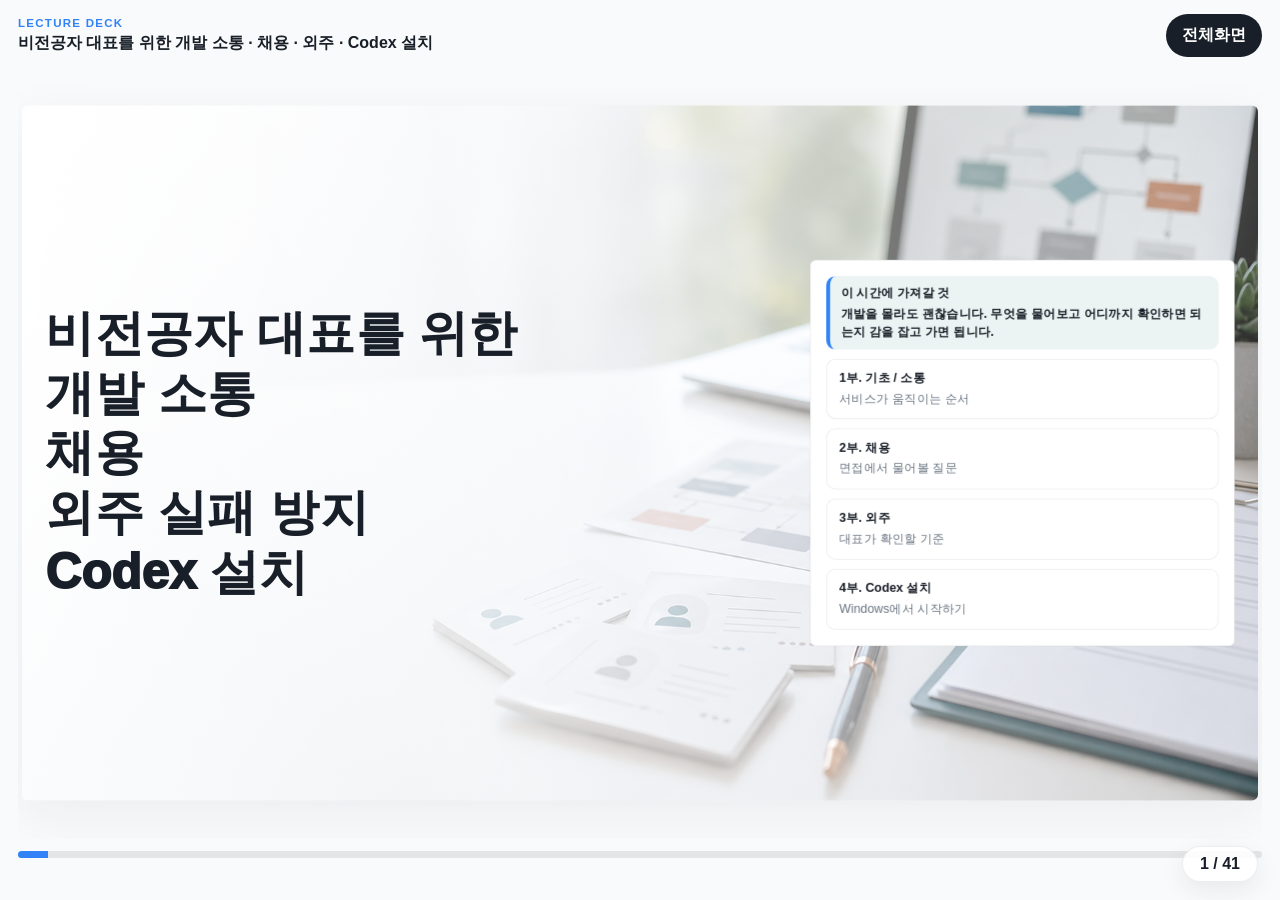
==== commit 619eb7c1: "update" ====
--- a/index.html
+++ b/index.html
@@ -10,19 +10,15 @@
   <div class="app-shell">
     <div class="hover-reveal" aria-hidden="true"></div>
     <nav class="part-nav" aria-label="파트 바로가기">
-      <a class="part-link" href="#slide-1" data-go-slide="0">
-        <span class="part-link-num">첫 화면</span>
-        <span class="part-link-label"></span>
-      </a>
-      <a class="part-link" href="#slide-3" data-go-slide="2">
+      <a class="part-link" href="#slide-2" data-go-slide="1">
         <span class="part-link-num">1부</span>
         <span class="part-link-label">기초 / 소통</span>
       </a>
-      <a class="part-link" href="#slide-13" data-go-slide="12">
+      <a class="part-link" href="#slide-12" data-go-slide="11">
         <span class="part-link-num">2부</span>
         <span class="part-link-label">채용</span>
       </a>
-      <a class="part-link" href="#slide-20" data-go-slide="19">
+      <a class="part-link" href="#slide-19" data-go-slide="18">
         <span class="part-link-num">3부</span>
         <span class="part-link-label">외주</span>
       </a>
@@ -40,7 +36,7 @@
         <button id="fullscreenToggle" class="fullscreen-btn" type="button">전체화면</button>
       </div>
     </header>
-    <span id="slideCounter" class="counter">1 / 38</span>
+    <span id="slideCounter" class="counter">1 / 41</span>
 
     <main id="deck" class="deck" aria-live="polite">
       <section class="slide cover is-active" data-title="오늘 구성">
@@ -60,15 +56,15 @@
               <span>개발을 몰라도 괜찮습니다. 무엇을 물어보고 어디까지 확인하면 되는지 감을 잡고 가면 됩니다.</span>
             </div>
             <div class="agenda-panel compact">
-              <article class="agenda-jump" data-go-slide="2" role="button" tabindex="0" aria-label="1부 기초 소통으로 이동">
+              <article class="agenda-jump" data-go-slide="1" role="button" tabindex="0" aria-label="1부 기초 소통으로 이동">
                 <strong>1부. 기초 / 소통</strong>
                 <span>서비스가 움직이는 순서</span>
               </article>
-              <article class="agenda-jump" data-go-slide="12" role="button" tabindex="0" aria-label="2부 채용으로 이동">
+              <article class="agenda-jump" data-go-slide="11" role="button" tabindex="0" aria-label="2부 채용으로 이동">
                 <strong>2부. 채용</strong>
                 <span>면접에서 물어볼 질문</span>
               </article>
-              <article class="agenda-jump" data-go-slide="19" role="button" tabindex="0" aria-label="3부 외주로 이동">
+              <article class="agenda-jump" data-go-slide="18" role="button" tabindex="0" aria-label="3부 외주로 이동">
                 <strong>3부. 외주</strong>
                 <span>대표가 확인할 기준</span>
               </article>
@@ -81,31 +77,14 @@
         </div>
       </section>
 
-      <section class="slide speaker-intro" data-title="강사 소개" data-purpose="1부 시작 전에 강사 이력과 신뢰 배경을 짧게 소개한다">
-        <div class="speaker-intro-photo" aria-hidden="true">
-          <img src="./assets/speaker-kim-photoroom.png" alt="" onload="this.nextElementSibling.style.display='none'" onerror="this.style.display='none'">
-          <div class="speaker-portrait-placeholder">
-            <span>김대일</span>
-          </div>
-        </div>
-        <div class="speaker-intro-copy">
-          <h2>㈜게더링 대표이사 김대일</h2>
-          <ul>
-            <li>비전공자 출신 개발자 · 창업자</li>
-            <li>외주 개발 20건 이상 수행</li>
-            <li>전국 대학 동아리 앱 '마이캠퍼스' 운영</li>
-            <li>광주전남스타트업협회 고문이사</li>
-            <li>스마트인재개발원 및 광주인공지능사관학교 심사위원</li>
-          </ul>
-        </div>
-        <div class="speaker-intro-brand" aria-label="게더링">
-          <img src="./assets/gathering-logo-vertical.png" alt="(주)게더링">
-        </div>
-      </section>
-
-      <section class="slide part-slide deck-part deck-part-1" data-part="1부" data-title="서비스 흐름" data-purpose="대표가 개발자와 같은 지도를 보고 대화하게 만드는 첫 장">
+      <section class="slide part-slide" data-part="1부" data-title="서비스 흐름" data-purpose="대표가 개발자와 같은 지도를 보고 대화하게 만드는 첫 장">
         <div class="part-chip">1부 · 기초 / 소통</div>
         <h2>서비스 흐름은 화면·처리·저장·운영이 이어지는 구조다</h2>
+        <div class="section-context">
+          <article><strong>대표가 봐야 할 것</strong><span>화면에서 누른 행동이 실제로는 규칙, 저장, 서버 운영까지 이어지는지 확인한다.</span></article>
+          <article><strong>개발자에게 물을 것</strong><span>이 기능은 프런트만 바꾸나요, API·DB·배포까지 건드리나요?</span></article>
+          <article><strong>대표가 확인할 것</strong><span>고객 행동, 성공/실패 화면, 저장 기록, 장애 책임자를 한 줄로 연결한다.</span></article>
+        </div>
         <div class="diagram-layout explainer-slide main-map" data-focus="frontend">
           <div class="system-card">
             <svg class="system-figure" viewBox="0 0 960 520" aria-label="프런트, 백엔드, API, DB, 서버, Git, 배포 흐름도">
@@ -183,19 +162,19 @@
         </div>
       </section>
 
-      <section class="slide has-mini-map deck-part deck-part-1" data-show-map="true" data-part="1부" data-map-focus="frontend" data-title="프런트엔드 선택" data-purpose="대표는 기술 유행보다 유지할 사람과 수정 비용을 먼저 본다">
+      <section class="slide has-mini-map" data-show-map="true" data-part="1부" data-map-focus="frontend" data-title="프런트엔드 선택" data-purpose="대표는 기술 유행보다 유지할 사람과 수정 비용을 먼저 본다">
         <div class="slide-head">
           <p class="eyebrow">프런트엔드</p>
           <h2>프런트엔드는 고객이 보고 누르는 화면이다</h2>
         </div>
-        <div class="part-one-role-panel deck-strip">
+        <div class="part-one-role-panel">
           <strong>프런트가 하는 일</strong>
           <span>화면 표시</span>
           <span>입력 받기</span>
-          <span>API</span>
+          <span>정보 전달</span>
           <span>결과 보여주기</span>
         </div>
-        <div class="choice-grid four part-one-tech-section deck-grid deck-grid-5">
+        <div class="choice-grid four part-one-tech-section">
           <article class="choice-card"><strong>HTML / CSS</strong><span>장점: 단순함</span><small>단점: 화면 상태가 많아지면 관리가 어렵다</small></article>
           <article class="choice-card recommended"><strong>React</strong><span>장점: 채용 쉬움</span><small>단점: 초기에 규칙을 안 잡으면 복잡해진다</small></article>
           <article class="choice-card trend"><strong>Vue</strong><span>장점: 적응 빠름</span><small>단점: 팀 규칙이 없으면 화면마다 달라진다</small></article>
@@ -208,7 +187,7 @@
           <span><b>2. 개발언어</b>HTML · CSS · JavaScript · React · Vue · Angular · Svelte</span>
           <span><b>3. 개발 전 생각할 것</b>서비스에 어떤 화면이 필요한가 / 각 화면에 어떤 버튼과 기능이 들어가는가</span>
         </div>
-        <div class="metrics triple part-one-considerations deck-grid deck-grid-3">
+        <div class="metrics triple part-one-considerations">
           <article class="decision-card"><strong>서비스 구상</strong><span>고객이 왜 들어오고 무엇을 끝내야 하는지 적는다</span></article>
           <article class="decision-card"><strong>페이지 구성</strong><span>각 페이지에 들어갈 문구, 버튼, 입력칸, 기능을 떠올린다</span></article>
           <article class="decision-card"><strong>변경 대비</strong><span>나중에 자주 바뀔 화면과 기능을 미리 구분한다</span></article>
@@ -216,19 +195,19 @@
         <div class="quote-band compact-note">대표는 "무엇이 최신인가"보다 "우리 회사가 1년 뒤에도 고칠 수 있는가"를 본다.</div>
       </section>
 
-      <section class="slide has-mini-map deck-part deck-part-1" data-show-map="true" data-part="1부" data-map-focus="api" data-title="API" data-purpose="API는 대표가 직접 만들 필요는 없지만 문서가 있는지는 반드시 확인한다">
+      <section class="slide has-mini-map" data-show-map="true" data-part="1부" data-map-focus="api" data-title="API" data-purpose="API는 대표가 직접 만들 필요는 없지만 문서가 있는지는 반드시 확인한다">
         <div class="slide-head">
           <p class="eyebrow">API</p>
           <h2>API는 화면과 처리부가 주고받는 약속이다</h2>
         </div>
-        <div class="part-one-role-panel deck-strip">
+        <div class="part-one-role-panel">
           <strong>API가 하는 일</strong>
           <span>화면 정보 받기</span>
           <span>필요한 정보 전달</span>
           <span>처리 결과 돌려주기</span>
           <span>오류 구분</span>
         </div>
-        <div class="part-one-tech-strip deck-strip deck-grid deck-grid-4">
+        <div class="part-one-tech-strip">
           <span>REST</span>
           <span>Fetch</span>
           <span>GraphQL</span>
@@ -247,7 +226,7 @@
           <span>고객에게 보일 문구</span>
           <span>문제 추적 기록</span>
         </div>
-        <div class="metrics triple part-one-considerations deck-grid deck-grid-3">
+        <div class="metrics triple part-one-considerations">
           <article class="decision-card"><strong>꼭 물을 것</strong><span>화면에서 보낼 정보와 보여줄 결과를 정했나</span></article>
           <article class="decision-card"><strong>예시</strong><span>예약 신청: 성공·실패·권한 오류</span></article>
           <article class="decision-card"><strong>체크 기준</strong><span>보내는 정보, 성공·실패 화면, 고객 표시 문구가 함께 정해졌는가</span></article>
@@ -255,12 +234,12 @@
         <div class="api-sample"><strong>예약 신청 API 예시</strong><span>화면에서 보내는 정보: 날짜·시간·고객ID</span><span>성공: 예약번호</span><span>실패: 마감·권한 없음·중복 신청</span></div>
       </section>
 
-      <section class="slide has-mini-map deck-part deck-part-1" data-show-map="true" data-part="1부" data-map-focus="backend" data-title="백엔드 선택" data-purpose="대표는 언어 이름보다 우리 사업의 속도·안정성·채용 난이도를 본다">
+      <section class="slide has-mini-map" data-show-map="true" data-part="1부" data-map-focus="backend" data-title="백엔드 선택" data-purpose="대표는 언어 이름보다 우리 사업의 속도·안정성·채용 난이도를 본다">
         <div class="slide-head">
           <p class="eyebrow">백엔드</p>
           <h2>백엔드는 화면 뒤에서 규칙을 처리하는 영역이다</h2>
         </div>
-        <div class="backend-role-panel deck-strip">
+        <div class="backend-role-panel">
           <strong>백엔드가 하는 일</strong>
           <span>권한 확인</span>
           <span>규칙 처리</span>
@@ -272,15 +251,15 @@
           <article><strong>2. 개발언어</strong><span>Python · Node · Java · PHP · Spring</span></article>
           <article><strong>3. 개발 전 생각할 것</strong><span>회원, 예약, 결제, 정산 같은 사업 규칙을 어디까지 자동 처리할 것인가</span></article>
         </div>
-        <div class="framework-grid practical part-one-tech-section deck-grid deck-grid-5">
+        <div class="framework-grid practical part-one-tech-section">
           <article class="framework-card trend"><strong>Python / FastAPI</strong><p><span>장점: 요즘 트렌드</span>단점: 큰 서비스는 구조를 잡아야 한다</p></article>
-          <article class="framework-card"><strong>Python / Django</strong><p><span>장점: 완성형 웹</span>단점: 자유도가 낮게 느껴질 수 있다</p></article>
+          <article class="framework-card stable"><strong>Python / Django</strong><p><span>장점: 완성형 웹</span>단점: 자유도가 낮게 느껴질 수 있다</p></article>
           <article class="framework-card"><strong>Node / Express</strong><p><span>장점: 가벼움</span>단점: 팀 규칙이 없으면 코드가 흩어진다</p></article>
           <article class="framework-card recommended"><strong>Node / NestJS</strong><p><span>장점: 팀 개발 구조</span>단점: 초기 학습량이 있다</p></article>
-          <article class="framework-card"><strong>Java / Spring Boot</strong><p><span>장점: 기업용 표준</span>단점: MVP에는 무겁게 느껴질 수 있다</p></article>
+          <article class="framework-card stable"><strong>Java / Spring Boot</strong><p><span>장점: 기업용 표준</span>단점: MVP에는 무겁게 느껴질 수 있다</p></article>
           <article class="framework-card stable"><strong>PHP / Laravel</strong><p><span>장점: 웹 제작 빠름</span>단점: 요즘 채용이 거의 불가능할 수 있다</p></article>
         </div>
-        <div class="metrics triple part-one-considerations deck-grid deck-grid-3">
+        <div class="metrics triple part-one-considerations">
           <article class="decision-card"><strong>서비스 규칙</strong><span>누가 무엇을 할 수 있고 어떤 조건에서 막을지 정한다</span></article>
           <article class="decision-card"><strong>자동 처리</strong><span>예약 확정, 결제 확인, 알림 발송 같은 흐름을 떠올린다</span></article>
           <article class="decision-card"><strong>운영 기록</strong><span>문제가 생겼을 때 확인해야 할 기록을 미리 생각한다</span></article>
@@ -288,19 +267,19 @@
         <div class="quote-band compact-note">기술 선택 3문장: 우리 기능의 규칙을 처리할 수 있는가 / 데이터 저장을 안전하게 하는가 / 장애 때 원인을 추적할 수 있는가.</div>
       </section>
 
-      <section class="slide has-mini-map deck-part deck-part-1" data-show-map="true" data-part="1부" data-map-focus="db" data-title="DB" data-purpose="DB는 개발 용어가 아니라 고객·주문·결제 기록이 남는 회사 장부다">
+      <section class="slide has-mini-map" data-show-map="true" data-part="1부" data-map-focus="db" data-title="DB" data-purpose="DB는 개발 용어가 아니라 고객·주문·결제 기록이 남는 회사 장부다">
         <div class="slide-head">
           <p class="eyebrow">DB</p>
           <h2>DB는 서비스 정보를 저장하는 회사 장부다</h2>
         </div>
-        <div class="part-one-role-panel deck-strip">
+        <div class="part-one-role-panel">
           <strong>DB가 하는 일</strong>
           <span>데이터 저장</span>
           <span>조회</span>
           <span>권한 제한</span>
           <span>복구 기준</span>
         </div>
-        <div class="part-one-tech-strip deck-strip deck-grid deck-grid-4">
+        <div class="part-one-tech-strip">
           <span>PostgreSQL</span>
           <span>MySQL</span>
           <span>MongoDB</span>
@@ -311,12 +290,12 @@
           <article><strong>2. 저장소 종류</strong><span>PostgreSQL · MySQL · MongoDB · Redis</span></article>
           <article><strong>3. 개발 전 생각할 것</strong><span>고객, 주문, 결제, 상담, 로그 중 어떤 정보를 DB에 저장할 것인가</span></article>
         </div>
-        <div class="card-row deck-grid deck-grid-3">
+        <div class="card-row">
           <article class="info-card"><h3>저장</h3><p>고객, 주문, 결제, 로그가 무엇으로 남는지 정한다.</p></article>
           <article class="info-card"><h3>복구</h3><p>백업 주기, 보관 위치, 복구 시간, 책임자를 정한다.</p></article>
           <article class="info-card"><h3>권한</h3><p>누가 조회·수정·삭제하고 원문을 볼 수 있는지 나눈다.</p></article>
         </div>
-        <div class="quote-grid part-one-considerations deck-grid deck-grid-3">
+        <div class="quote-grid part-one-considerations">
           <article class="doc-line"><b>체크 기준</b><span>관리자는 주문을 보되 결제 정보 원문까지 볼 필요가 있는가?</span></article>
           <article class="doc-line"><b>체크 기준</b><span>백업 주기와 장애 시 복구 목표 시간이 정해져 있는가?</span></article>
           <article class="doc-line"><b>대표 질문</b><span>고객 탈퇴, 결제 취소, 정산 완료 후 각각 어떤 기록을 남기나요?</span></article>
@@ -324,19 +303,19 @@
         <div class="quote-band compact-note">고객 탈퇴 시 삭제할 정보와 결제·정산 기록처럼 보관할 정보를 구분한다.</div>
       </section>
 
-      <section class="slide has-mini-map deck-part deck-part-1" data-show-map="true" data-part="1부" data-map-focus="server" data-title="서버" data-purpose="서버 방식은 기술 취향이 아니라 비용과 장애 책임 구조의 선택이다">
+      <section class="slide has-mini-map" data-show-map="true" data-part="1부" data-map-focus="server" data-title="서버" data-purpose="서버 방식은 기술 취향이 아니라 비용과 장애 책임 구조의 선택이다">
         <div class="slide-head">
           <p class="eyebrow">서버</p>
           <h2>서버는 서비스가 실제로 돌아가는 운영 공간이다</h2>
         </div>
-        <div class="part-one-role-panel deck-strip">
+        <div class="part-one-role-panel">
           <strong>서버가 하는 일</strong>
           <span>서비스 실행</span>
           <span>접속 처리</span>
           <span>백업</span>
           <span>장애 알림</span>
         </div>
-        <div class="part-one-tech-strip deck-strip deck-grid deck-grid-4">
+        <div class="part-one-tech-strip">
           <span>AWS</span>
           <span>Azure</span>
           <span>Naver Cloud</span>
@@ -351,30 +330,28 @@
           <article class="choice-card key-card"><strong>클라우드</strong><span>초기 서비스 기본값</span><small>초기 비용이 낮고 확장·백업·장애 알림 도구를 쓰기 쉽다. 대신 권한 설정과 월 비용 관리를 확인해야 한다.</small></article>
           <article class="choice-card"><strong>자체 서버실</strong><span>전담 인력 있을 때</span><small>물리 통제는 가능하지만 장비·공간·전기·보안·장애 출동을 내부에서 감당해야 한다.</small></article>
         </div>
-        <div class="metrics triple compact-metrics part-one-considerations deck-grid deck-grid-3">
+        <div class="metrics triple compact-metrics part-one-considerations">
           <article class="decision-card"><strong>비용</strong><span>월 비용 상한을 정한다</span></article>
           <article class="decision-card"><strong>장애</strong><span>알림과 복구 책임자를 정한다</span></article>
           <article class="decision-card"><strong>계약 확인</strong><span>장애 알림·백업·접근 권한을 적는다</span></article>
         </div>
-        <div class="quote-grid server-check-grid deck-grid deck-grid-3">
-          <article class="doc-line server-check-card"><b>체크 기준</b><span>운영 서버 계정, 백업, 장애 알림, 접근 권한을 회사가 확인할 수 있는가?</span></article>
-        </div>
+        <div class="doc-line single"><b>체크 기준</b><span>운영 서버 계정, 백업, 장애 알림, 접근 권한을 회사가 확인할 수 있는가?</span></div>
         <div class="quote-band compact-note">계약 전 확인: 서버 계정 소유자, 월 비용 상한, 백업 위치, 장애 알림 수신자.</div>
       </section>
 
-      <section class="slide has-mini-map deck-part deck-part-1" data-show-map="true" data-part="1부" data-map-focus="git" data-title="Git" data-purpose="대표는 코드를 몰라도 원본 저장소와 변경 이력의 소유권은 확인해야 한다">
+      <section class="slide has-mini-map" data-show-map="true" data-part="1부" data-map-focus="git" data-title="Git" data-purpose="대표는 코드를 몰라도 원본 저장소와 변경 이력의 소유권은 확인해야 한다">
         <div class="slide-head">
           <p class="eyebrow">Git</p>
           <h2>Git은 코드 원본과 변경 이력을 보관하는 도구다</h2>
         </div>
-        <div class="part-one-role-panel deck-strip">
+        <div class="part-one-role-panel">
           <strong>Git이 하는 일</strong>
           <span>변경 이력</span>
           <span>원본 보관</span>
           <span>되돌리기</span>
           <span>협업 기준</span>
         </div>
-        <div class="part-one-tech-strip deck-strip deck-grid deck-grid-4">
+        <div class="part-one-tech-strip">
           <span>GitHub</span>
           <span>GitLab</span>
           <span>Branch</span>
@@ -385,55 +362,55 @@
           <article><strong>Commit</strong><span>변경 이유와 수정 범위를 짧게 남긴다</span></article>
           <article><strong>Review</strong><span>운영 반영 전 최소 확인 절차를 둔다</span></article>
         </div>
-        <div class="metrics triple compact-metrics part-one-considerations deck-grid deck-grid-3">
+        <div class="metrics triple compact-metrics part-one-considerations">
           <article class="decision-card"><strong>저장소 소유권</strong><span>회사 계정이 원본 저장소를 소유하는가</span></article>
           <article class="decision-card"><strong>변경 이력</strong><span>누가 언제 무엇을 고쳤는지 남는가</span></article>
           <article class="decision-card"><strong>인수인계</strong><span>다음 개발자가 코드를 받을 수 있는가</span></article>
         </div>
-        <div class="quote-grid deck-grid deck-grid-2">
+        <div class="quote-grid">
           <article class="doc-line"><b>체크 기준</b><span>운영 반영 기준 브랜치와 변경 이유가 남아 있는가?</span></article>
           <article class="doc-line"><b>대표 질문</b><span>외주 종료 후 회사 계정에서 저장소, 권한, 배포 이력을 모두 확인할 수 있나요?</span></article>
         </div>
       </section>
 
-      <section class="slide has-mini-map deck-part deck-part-1" data-show-map="true" data-part="1부" data-map-focus="deploy" data-title="배포" data-purpose="대표는 운영 공개 전후의 승인, 확인, 되돌리기 절차를 확인해야 한다">
+      <section class="slide has-mini-map" data-show-map="true" data-part="1부" data-map-focus="deploy" data-title="배포" data-purpose="대표는 운영 공개 전후의 승인, 확인, 되돌리기 절차를 확인해야 한다">
         <div class="slide-head">
           <p class="eyebrow">배포</p>
           <h2>배포는 만든 기능을 고객에게 공개하는 절차다</h2>
         </div>
-        <div class="part-one-role-panel deck-strip">
+        <div class="part-one-role-panel">
           <strong>배포가 하는 일</strong>
           <span>테스트 반영</span>
           <span>운영 공개</span>
           <span>오픈 확인</span>
           <span>되돌리기</span>
         </div>
-        <div class="part-one-tech-strip deck-strip deck-grid deck-grid-4">
+        <div class="part-one-tech-strip">
           <span>테스트 서버</span>
           <span>베타 테스트</span>
           <span>운영 서버</span>
           <span>점검</span>
         </div>
-        <div class="metrics triple compact-metrics part-one-considerations deck-grid deck-grid-3">
+        <div class="metrics triple compact-metrics part-one-considerations">
           <article class="decision-card"><strong>검수 환경</strong><span>운영 전 테스트 서버에서 대표가 확인하는가</span></article>
           <article class="decision-card"><strong>베타 운영</strong><span>일부 고객이나 내부 사용자로 먼저 확인하는가</span></article>
           <article class="decision-card"><strong>오픈 후 점검</strong><span>운영 반영 뒤 핵심 기능과 오류를 바로 확인하는가</span></article>
         </div>
       </section>
 
-      <section class="slide has-mini-map deck-part deck-part-1" data-show-map="true" data-part="1부" data-map-focus="flow" data-title="버튼 하나의 흐름" data-purpose="고객 행동 하나가 화면, 규칙 처리, 저장, 결과 화면까지 이어짐을 보여준다">
+      <section class="slide has-mini-map" data-show-map="true" data-part="1부" data-map-focus="flow" data-title="버튼 하나의 흐름" data-purpose="고객 행동 하나가 화면, 규칙 처리, 저장, 결과 화면까지 이어짐을 보여준다">
         <div class="slide-head">
           <p class="eyebrow">동작 흐름</p>
           <h2>버튼 하나는 화면·처리·저장을 함께 움직인다</h2>
         </div>
-        <div class="part-one-role-panel deck-strip">
+        <div class="part-one-role-panel">
           <strong>버튼 하나에서 확인할 일</strong>
           <span>고객 행동</span>
           <span>화면 상태</span>
           <span>서버 판단</span>
           <span>기록과 응답</span>
         </div>
-        <div class="part-one-tech-strip deck-strip deck-grid deck-grid-4">
+        <div class="part-one-tech-strip">
           <span>누가 눌렀나</span>
           <span>무슨 값을 보냈나</span>
           <span>성공 기준은 뭔가</span>
@@ -445,60 +422,62 @@
         </div>
         <div class="flow-strip">
           <span>프런트 클릭</span>
-          <span>API</span>
+          <span>정보 전달</span>
           <span>백엔드 검사</span>
           <span>DB 저장</span>
           <span>결과 돌려주기</span>
           <span>화면 반영</span>
         </div>
-        <div class="step-grid part-one-considerations deck-grid deck-grid-4 ordered-grid">
+        <div class="step-grid part-one-considerations">
           <article class="step-item"><strong>권한</strong><span>로그인·역할·상태를 먼저 확인하는가</span></article>
           <article class="step-item"><strong>중복</strong><span>두 번 눌러도 한 번만 저장되는가</span></article>
           <article class="step-item"><strong>실패</strong><span>실패 문구와 재시도 방법이 보이는가</span></article>
           <article class="step-item"><strong>기록</strong><span>관리자 화면과 로그에서 추적 가능한가</span></article>
         </div>
-        <div class="quote-grid deck-grid deck-grid-2">
+        <div class="quote-grid">
           <article class="doc-line"><b>대표 질문</b><span>이 버튼의 범위는 화면 변경만인가요, DB 저장까지인가요?</span></article>
           <article class="doc-line"><b>문서 문장</b><span>예약 신청 버튼은 권한 확인, 중복 방지, DB 저장, 성공·실패 화면 반영까지 포함한다.</span></article>
         </div>
         <div class="quote-band compact-note">버튼 하나라도 DB 저장, 권한, 알림, 관리자 화면까지 붙으면 별도 기능 범위로 본다.</div>
       </section>
 
-      <section class="slide qa-slide deck-part deck-part-1" data-title="1부 정리" data-purpose="청중이 자기 서비스 흐름을 직접 말로 바꿔보는 체크 장">
+      <section class="slide qa-slide" data-title="1부 정리" data-purpose="청중이 자기 서비스 흐름을 직접 말로 바꿔보는 체크 장">
         <p class="eyebrow">1부 체크</p>
-        <h2>1부는 개발의 흐름을 보는 시간이다</h2>
+        <h2>앞 내용을 잊어도 이것만 알아가세요</h2>
         <div class="part-one-takeaway">
           <div class="takeaway-hero">
-            <strong>개발은 화면 하나가 아니라 서비스가 움직이는 전체 흐름이다</strong>
-            <p><span>고객 행동이 화면에서 시작해 API와 백엔드를 지나 DB에 기록된다.</span><span>그리고 Git, 서버, 배포가 있어야 실제 서비스로 운영된다.</span></p>
+            <strong>예시 서비스 핵심 프로세스 한 줄</strong>
+            <p>고객이 예약 버튼을 누르면, 화면은 처리 중을 보여주고 필요한 정보가 전달되며, 백엔드는 권한과 중복을 검사하고 DB에 기록한 뒤 성공·실패 화면으로 돌려준다.</p>
           </div>
           <div class="takeaway-flow">
-            <span>화면</span>
-            <span>API</span>
-            <span>백엔드</span>
-            <span>DB</span>
-            <span>Git</span>
-            <span>배포</span>
+            <span>고객 행동</span>
+            <span>화면 상태</span>
+            <span>정보 전달</span>
+            <span>백엔드 규칙</span>
+            <span>DB 기록</span>
+            <span>운영 확인</span>
           </div>
           <div class="core-summary-grid">
-            <article><b>1</b><span>프런트는 고객이 보고 누르는 화면이다.</span></article>
-            <article><b>2</b><span>API와 백엔드는 화면 뒤에서 규칙을 처리한다.</span></article>
-            <article><b>3</b><span>DB는 고객, 주문, 결제 같은 기록이 남는 곳이다.</span></article>
-            <article><b>4</b><span>Git, 서버, 배포가 있어야 운영 가능한 서비스가 된다.</span></article>
+            <article><b>CRUD</b><span>만들기·보기·수정·삭제가 기능 범위다</span></article>
+            <article><b>API</b><span>화면과 백엔드가 주고받는 약속이다</span></article>
+            <article><b>DB</b><span>고객·주문·결제·로그가 남는 장부다</span></article>
+            <article><b>Git</b><span>코드 원본과 변경 이력의 소유권이다</span></article>
+            <article><b>배포</b><span>고객에게 공개하고 되돌릴 수 있는 절차다</span></article>
+            <article><b>운영</b><span>장애 알림·복구 담당·계정 권한을 정한다</span></article>
           </div>
         </div>
       </section>
 
-      <section class="slide part-slide part-intro-slide deck-part deck-part-2" data-part="2부" data-title="채용 핵심" data-purpose="우리 서비스에 필요한 기능을 먼저 정리하고 면접 질문과 답변 기준으로 연결한다">
+      <section class="slide part-slide part-intro-slide" data-part="2부" data-title="채용 핵심" data-purpose="우리 서비스에 필요한 기능을 먼저 정리하고 면접 질문과 답변 기준으로 연결한다">
         <div class="part-chip">2부 · 채용</div>
         <h2>채용은 우리 서비스에 필요한 기능부터 정리한다</h2>
-        <div class="stage-scenario hero-scenario hiring-stage part-hero-scene">
+        <div class="stage-scenario hero-scenario hiring-stage">
           <div class="scenario-visual">
             <span class="scene-label">면접 장면</span>
             <strong>"채팅 기능 해봤습니다"</strong>
             <p>우리 서비스에 필요한 기능과 연결되지 않으면 판단 기준이 흔들린다.</p>
           </div>
-          <div class="ask-stack deck-grid deck-grid-3">
+          <div class="ask-stack">
             <article><span>1단계</span><strong>우리 서비스에 필요한 기능 정리</strong></article>
             <article><span>2단계</span><strong>그 기능을 확인할 면접 질문 정리</strong></article>
             <article class="strong"><span>3단계</span><strong>좋은 답변을 찾고 이끌어낸다</strong></article>
@@ -506,12 +485,12 @@
         </div>
       </section>
 
-      <section class="slide deck-part deck-part-2" data-part="2부" data-title="기능 경험 매칭" data-purpose="우리 서비스 핵심 기능과 후보 경험을 직접 연결해 합격 기준을 만든다">
+      <section class="slide" data-part="2부" data-title="기능 경험 매칭" data-purpose="우리 서비스 핵심 기능과 후보 경험을 직접 연결해 합격 기준을 만든다">
         <div class="slide-head">
           <p class="eyebrow">1. 필요한 기능 정리</p>
           <h2>우리 서비스에 필요한 기능 경험부터 정리한다</h2>
         </div>
-        <div class="feature-match-board deck-grid deck-grid-4">
+        <div class="feature-match-board">
           <article class="target"><span>우리 핵심</span><strong>예약 변경</strong><em>상태값 · 알림 · 취소 기준</em></article>
           <article><span>후보 A</span><strong>채팅 UI</strong><em>매칭 약함</em></article>
           <article class="fit"><span>후보 B</span><strong>관리자 권한</strong><em>매칭 강함</em></article>
@@ -520,12 +499,12 @@
         <div class="speaker-line"><strong>대표 판단</strong><span>먼저 우리 서비스 핵심 기능을 적어야, 후보 경험이 필요한 경험인지 판단할 수 있다.</span></div>
       </section>
 
-      <section class="slide deck-part deck-part-2" data-part="2부" data-title="면접 질문 프레임" data-purpose="후보자의 말에서 실제 역할과 깊이를 분리해내는 질문 순서">
+      <section class="slide" data-part="2부" data-title="면접 질문 프레임" data-purpose="후보자의 말에서 실제 역할과 깊이를 분리해내는 질문 순서">
         <div class="slide-head">
           <p class="eyebrow">2. 면접 질문 정리</p>
           <h2>필요한 기능을 면접 질문으로 바꾼다</h2>
         </div>
-        <div class="question-ladder deck-grid deck-grid-5 ordered-grid">
+        <div class="question-ladder">
           <article><span>01</span><strong>무슨 서비스?</strong><em>목적 · 사용자</em></article>
           <article><span>02</span><strong>본인 역할?</strong><em>화면 · API · DB</em></article>
           <article><span>03</span><strong>직접 만든 기능?</strong><em>입력 · 처리 · 저장</em></article>
@@ -543,24 +522,24 @@
         </div>
       </section>
 
-      <section class="slide deck-part deck-part-2" data-part="2부" data-title="좋은 답 나쁜 답" data-purpose="답변의 구체성과 본인 역할 여부로 후보 허수를 거른다">
+      <section class="slide" data-part="2부" data-title="좋은 답 나쁜 답" data-purpose="답변의 구체성과 본인 역할 여부로 후보 허수를 거른다">
         <div class="slide-head">
           <p class="eyebrow">3. 좋은 답변 찾고 이끌기</p>
           <h2>좋은 답변은 역할과 근거가 보인다</h2>
         </div>
-        <div class="answer-theater deck-grid deck-grid-2">
+        <div class="answer-theater">
           <article class="bad-answer"><span>흐린 답</span><strong>"팀에서 결제 연동했습니다."</strong><em>본인 역할이 안 보임</em></article>
           <article class="good-answer"><span>좋은 답</span><strong>"저는 실패 화면과 재시도 안내를 맡았습니다."</strong><em>맡은 범위가 보임</em></article>
         </div>
         <div class="ask-next"><strong>대표 판단 기준</strong><span>고객에게 보이는 실패 화면까지 설명하면 실제 구현 경험에 가깝다.</span></div>
       </section>
 
-      <section class="slide deck-part deck-part-2" data-part="2부" data-title="신입 주니어 판단" data-purpose="신입과 주니어의 답변에서 구체성과 위험 신호를 구분한다">
+      <section class="slide" data-part="2부" data-title="신입 주니어 판단" data-purpose="신입과 주니어의 답변에서 구체성과 위험 신호를 구분한다">
         <div class="slide-head">
           <p class="eyebrow">3. 좋은 답변 찾고 이끌기</p>
           <h2>작은 상황 질문을 하면 답변이 구체해진다</h2>
         </div>
-        <div class="mission-board deck-grid deck-grid-3">
+        <div class="mission-board">
           <article class="mission-main"><span>면접 질문 예시</span><strong>관리자 목록에 상태 필터가 필요했다면?</strong><p>어떤 화면 · 데이터 · 예외를 먼저 확인할지 묻는다</p></article>
           <article><span>신입에게 볼 것</span><strong>순서를 말하는가</strong></article>
           <article><span>주니어에게 볼 것</span><strong>예외를 떠올리는가</strong></article>
@@ -569,12 +548,12 @@
         <div class="speaker-line"><strong>대표 판단</strong><span>실제 일을 시키지 않고도, 후보가 기능을 어떤 순서로 생각하는지 말로 확인한다.</span></div>
       </section>
 
-      <section class="slide deck-part deck-part-2" data-part="2부" data-title="포트폴리오 질문 검증" data-purpose="포트폴리오 결과물보다 후보가 설명하는 역할·예외·결정 이유를 검증한다">
+      <section class="slide" data-part="2부" data-title="포트폴리오 질문 검증" data-purpose="포트폴리오 결과물보다 후보가 설명하는 역할·예외·결정 이유를 검증한다">
         <div class="slide-head">
           <p class="eyebrow">3. 좋은 답변 찾고 이끌기</p>
           <h2>포트폴리오는 질문으로 검증한다</h2>
         </div>
-        <div class="test-stations deck-grid deck-grid-4 ordered-grid">
+        <div class="test-stations">
           <article><span>01</span><strong>본인 역할 확인</strong></article>
           <article><span>02</span><strong>어려웠던 예외 질문</strong></article>
           <article><span>03</span><strong>수정한 이유 확인</strong></article>
@@ -584,10 +563,10 @@
         <div class="judge-strip"><span>역할·예외·수정 이유를 같이 본다</span><span>결과물은 있는데 본인 판단을 설명 못 하면 보류</span></div>
       </section>
 
-      <section class="slide qa-slide deck-part deck-part-2" data-title="2부 정리" data-purpose="면접 전에 핵심 기능·검증 질문·합격 기준을 작성한다">
+      <section class="slide qa-slide" data-title="2부 정리" data-purpose="면접 전에 핵심 기능·검증 질문·합격 기준을 작성한다">
         <p class="eyebrow">2부 체크</p>
         <h2>채용 전 이 순서로 정리한다</h2>
-        <div class="worksheet-stage deck-grid deck-grid-3 ordered-grid">
+        <div class="worksheet-stage">
           <article><span>1</span><strong>필요 기능</strong><em>__________</em></article>
           <article><span>2</span><strong>면접 질문</strong><em>__________</em></article>
           <article><span>3</span><strong>답변 기준</strong><em>__________</em></article>
@@ -595,16 +574,16 @@
         <div class="speaker-line"><strong>작성 예시</strong><span>"결제 경험자는 성공보다 실패, 취소, 환불, 중복 결제를 설명할 수 있어야 한다."</span></div>
       </section>
 
-      <section class="slide part-slide part-intro-slide deck-part deck-part-3" data-part="3부" data-title="외주 핵심" data-purpose="외주를 직원처럼 맡기는 게 아니라 문서 기준 제작으로 본다">
+      <section class="slide part-slide part-intro-slide" data-part="3부" data-title="외주 핵심" data-purpose="외주를 직원처럼 맡기는 게 아니라 문서 기준 제작으로 본다">
         <div class="part-chip">3부 · 외주</div>
         <h2>차 살 때처럼 옵션표와 검수표가 필요하다</h2>
-        <div class="stage-scenario hero-scenario outsource-stage part-hero-scene">
+        <div class="stage-scenario hero-scenario outsource-stage">
           <div class="scenario-visual">
             <span class="scene-label">외주 발주 장면</span>
             <strong>"알아서 잘 만들어 주세요"</strong>
             <p>이 말은 견적, 범위, 검수 기준을 모두 흔든다.</p>
           </div>
-          <div class="ask-stack deck-grid deck-grid-3">
+          <div class="ask-stack">
             <article><span>대표가 정할 것</span><strong>목표 · 범위 · 우선순위</strong></article>
             <article><span>외주가 줄 것</span><strong>제작 방식 · 일정 · 비용</strong></article>
             <article class="strong"><span>계약에 남길 것</span><strong>검수 기준 · 소유권 · 유지보수</strong></article>
@@ -612,12 +591,12 @@
         </div>
       </section>
 
-      <section class="slide deck-part deck-part-3" data-part="3부" data-title="역할 분리" data-purpose="대표·외주사·공동 결정 영역을 분리해 추측 개발을 막는다">
+      <section class="slide" data-part="3부" data-title="역할 분리" data-purpose="대표·외주사·공동 결정 영역을 분리해 추측 개발을 막는다">
         <div class="slide-head">
           <p class="eyebrow">역할 분리</p>
           <h2>대표가 안 정하면 외주사가 추측한다</h2>
         </div>
-        <div class="role-split-stage deck-grid deck-grid-3">
+        <div class="role-split-stage">
           <article class="owner"><span>대표</span><strong>무엇을 만들지</strong><em>고객 흐름 · 제외 기능 · 우선순위</em></article>
           <article class="vendor"><span>외주사</span><strong>어떻게 만들지</strong><em>기술 방식 · 일정 · 비용</em></article>
           <article class="shared"><span>같이 확인</span><strong>완료 기준</strong><em>성공 · 실패 · 권한 · 변경</em></article>
@@ -625,12 +604,12 @@
         <div class="speaker-line"><strong>대표 질문</strong><span>"이 항목의 최종 결정권자는 누구이고, 변경 시 누가 승인하나요?"</span></div>
       </section>
 
-      <section class="slide deck-part deck-part-3" data-part="3부" data-title="MVP 범위" data-purpose="처음 만들 기능과 나중으로 미룰 기능을 분리해 비용 폭발을 막는다">
+      <section class="slide" data-part="3부" data-title="MVP 범위" data-purpose="처음 만들 기능과 나중으로 미룰 기능을 분리해 비용 폭발을 막는다">
         <div class="slide-head">
           <p class="eyebrow">MVP</p>
           <h2>처음부터 완성품을 외주로 만들려 하지 않는다</h2>
         </div>
-        <div class="mvp-stage deck-grid deck-grid-4">
+        <div class="mvp-stage">
           <article class="must"><span>넣기</span><strong>신청 → 결제 → 완료</strong></article>
           <article><span>빼기</span><strong>고급 통계</strong></article>
           <article><span>미루기</span><strong>복잡한 쿠폰</strong></article>
@@ -639,12 +618,12 @@
         <div class="speaker-line"><strong>대표 질문</strong><span>"이번 버전에서 고객이 반드시 끝까지 해야 하는 1개 흐름은 무엇인가요?"</span></div>
       </section>
 
-      <section class="slide deck-part deck-part-3" data-part="3부" data-title="요구사항 문서" data-purpose="실제 문서에 들어갈 성공·실패·권한·상태 문장을 보여준다">
+      <section class="slide" data-part="3부" data-title="요구사항 문서" data-purpose="실제 문서에 들어갈 성공·실패·권한·상태 문장을 보여준다">
         <div class="slide-head">
           <p class="eyebrow">요구사항</p>
           <h2>기능명보다 고객 시나리오를 보여준다</h2>
         </div>
-        <div class="flow-scenario deck-grid deck-grid-5 ordered-grid">
+        <div class="flow-scenario">
           <article><span>고객 행동</span><strong>결제 버튼 클릭</strong></article>
           <article><span>처리 중</span><strong>버튼 잠금 + 로딩</strong></article>
           <article><span>성공</span><strong>주문번호 표시</strong></article>
@@ -654,12 +633,12 @@
         <div class="speaker-line"><strong>문서 공식</strong><span>사용자가 [행동]하면, 성공 시 [결과], 실패 시 [문구]를 보여준다.</span></div>
       </section>
 
-      <section class="slide deck-part deck-part-3" data-part="3부" data-title="검수 기준" data-purpose="납품 후 말싸움이 아니라 계약 전 체크리스트로 검수 기준을 만든다">
+      <section class="slide" data-part="3부" data-title="검수 기준" data-purpose="납품 후 말싸움이 아니라 계약 전 체크리스트로 검수 기준을 만든다">
         <div class="slide-head">
           <p class="eyebrow">검수</p>
           <h2>검수 기준은 계약 전에 적는다</h2>
         </div>
-        <div class="acceptance-stage deck-grid deck-grid-5 ordered-grid">
+        <div class="acceptance-stage">
           <article class="acceptance-main"><span>대표가 직접 클릭</span><strong>고객 주문 성공</strong></article>
           <article><span>실패</span><strong>결제 실패</strong></article>
           <article><span>취소</span><strong>주문 취소</strong></article>
@@ -669,12 +648,12 @@
         <div class="speaker-line"><strong>검수 문장</strong><span>"성공만 동작하면 완료가 아닙니다. 실패·권한·저장까지 확인합니다."</span></div>
       </section>
 
-      <section class="slide deck-part deck-part-3" data-part="3부" data-title="계약 범위" data-purpose="포함과 제외를 함께 적어 추가 비용과 일정 분쟁을 줄인다">
+      <section class="slide" data-part="3부" data-title="계약 범위" data-purpose="포함과 제외를 함께 적어 추가 비용과 일정 분쟁을 줄인다">
         <div class="slide-head">
           <p class="eyebrow">계약</p>
           <h2>포함과 제외를 같이 써야 분쟁이 줄어든다</h2>
         </div>
-        <div class="scope-stage deck-grid deck-grid-3">
+        <div class="scope-stage">
           <article class="include"><span>포함</span><strong>12개 화면<br>관리자 3개<br>수정 2회</strong></article>
           <article class="exclude"><span>제외</span><strong>신규 기능<br>PG 계약<br>문자 발송비</strong></article>
           <article class="change"><span>변경</span><strong>요청서<br>추가 견적<br>일정 영향</strong></article>
@@ -682,12 +661,12 @@
         <div class="speaker-line"><strong>대표 질문</strong><span>"이 기능은 포함인가요, 제외인가요, 변경 요청인가요?"</span></div>
       </section>
 
-      <section class="slide deck-part deck-part-3" data-part="3부" data-title="소유권과 계정" data-purpose="Git·서버·도메인·배포 계정이 회사 자산으로 남게 한다">
+      <section class="slide" data-part="3부" data-title="소유권과 계정" data-purpose="Git·서버·도메인·배포 계정이 회사 자산으로 남게 한다">
         <div class="slide-head">
           <p class="eyebrow">소유권</p>
           <h2>소스코드와 계정은 회사가 소유해야 한다</h2>
         </div>
-        <div class="ownership-stage deck-grid deck-grid-4 ordered-grid">
+        <div class="ownership-stage">
           <article><span>중도금 전</span><strong>Git 저장소</strong></article>
           <article><span>잔금 전</span><strong>서버 계정</strong></article>
           <article><span>오픈 전</span><strong>도메인 / DNS</strong></article>
@@ -696,12 +675,12 @@
         <div class="speaker-line"><strong>문서 문장</strong><span>"소스코드, 배포 문서, 서버 접근 권한은 회사 계정으로 이전한다."</span></div>
       </section>
 
-      <section class="slide deck-part deck-part-3" data-part="3부" data-title="유지보수" data-purpose="오픈 이후의 비용·범위·응답 시간을 계약 기준으로 만든다">
+      <section class="slide" data-part="3부" data-title="유지보수" data-purpose="오픈 이후의 비용·범위·응답 시간을 계약 기준으로 만든다">
         <div class="slide-head">
           <p class="eyebrow">유지보수</p>
           <h2>오픈 이후 비용과 대응 시간을 먼저 정한다</h2>
         </div>
-        <div class="maintenance-stage deck-grid deck-grid-3">
+        <div class="maintenance-stage">
           <article class="urgent"><span>긴급 장애</span><strong>30분 접수<br>4시간 1차 조치</strong></article>
           <article><span>일반 오류</span><strong>영업일 2일 내 응답</strong></article>
           <article><span>신규 기능</span><strong>별도 견적</strong></article>
@@ -709,197 +688,213 @@
         <div class="speaker-line"><strong>대표 질문</strong><span>"이건 버그인가요, 신규 기능인가요?"</span></div>
       </section>
 
-      <section class="slide qa-slide deck-part deck-part-3" data-title="3부 정리" data-purpose="외주 발주 전에 대표가 최종 확인해야 할 항목을 체크한다">
+      <section class="slide" data-part="3부" data-title="장애 대응" data-purpose="장애 발생 시 누가 언제 무엇을 하는지 문서로 정한다">
+        <div class="slide-head">
+          <p class="eyebrow">장애 대응</p>
+          <h2>장애는 "누가 언제 무엇을"으로 정한다</h2>
+        </div>
+        <div class="incident-stage">
+          <article><span>감지</span><strong>즉시 기록</strong></article>
+          <article><span>공유</span><strong>30분 내</strong></article>
+          <article class="urgent"><span>1차 조치</span><strong>4시간 내</strong></article>
+          <article><span>복구</span><strong>화면 클릭 확인</strong></article>
+          <article><span>보고</span><strong>원인·재발 방지</strong></article>
+        </div>
+        <div class="speaker-line"><strong>장애 보고 양식</strong><span>현재 증상 / 영향 고객 / 임시 조치 / 다음 보고 시간</span></div>
+      </section>
+
+      <section class="slide qa-slide" data-title="3부 정리" data-purpose="외주 발주 전에 대표가 최종 확인해야 할 항목을 체크한다">
         <p class="eyebrow">3부 체크</p>
-        <h2>외주 계약서는 다섯 가지를 확인한다</h2>
-        <div class="contract-stage deck-grid deck-grid-5 ordered-grid">
+        <h2>외주는 이 다섯 칸이 계약서에 있어야 한다</h2>
+        <div class="contract-stage">
           <article><span>범위</span><strong>포함 / 제외</strong></article>
           <article><span>검수</span><strong>실패 / 권한</strong></article>
           <article><span>소유권</span><strong>회사 계정</strong></article>
           <article><span>유지보수</span><strong>월 비용</strong></article>
           <article><span>장애</span><strong>대응 시간</strong></article>
         </div>
-        <div class="speaker-line"><strong>마지막 확인</strong><span>범위는 포함/제외로, 검수는 실패/권한으로, 소유권은 회사 계정으로, 유지보수는 월 비용으로, 장애는 대응 시간으로 남긴다.</span></div>
-      </section>
-
-            <section class="slide part-slide part-intro-slide codex-install deck-part deck-part-4" data-part="4부" data-title="Codex 앱 소개" data-purpose="Codex 앱이 무엇이고 어떤 상황에 쓰는지 먼저 설명한다">
+        <div class="speaker-line"><strong>계약서 문장</strong><span>"긴급 장애는 30분 내 접수 사실을 공유하고 4시간 내 1차 조치 방향을 보고한다."</span></div>
+        <div class="write-lines"><span>핵심 기능: __________</span><span>실패 기준: __________</span><span>소유권 문장: __________</span></div>
+      </section>
+
+      <section class="slide part-slide part-intro-slide codex-install" data-part="4부" data-title="Codex 앱 소개" data-purpose="Codex 앱이 무엇이고 어떤 상황에 쓰는지 먼저 설명한다">
         <div class="part-chip">4부 · Codex 설치</div>
-        <h2>Codex 앱은 함께 일하는 개발 도구다</h2>
-        <div class="codex-visual-layout">
-          <div class="codex-visual-panel">
-            <div class="mock-window mock-codex-app">
-              <div class="mock-titlebar"><span></span><span></span><span></span><strong>Codex</strong></div>
-              <div class="mock-sidebar"><b>Projects</b><span>homepage-renewal</span><span>store-demo</span><span>contract-check</span></div>
-              <div class="mock-thread">
-                <p class="mock-user">이 폴더가 어떤 프로젝트인지 설명해줘</p>
-                <p class="mock-agent">파일 구조를 읽고 화면, 데이터, 배포 흐름을 요약했습니다.</p>
-                <div class="mock-diff"><span></span><span></span><span></span></div>
-              </div>
-            </div>
-          </div>
-          <div class="codex-side-notes">
-            <article><span>정의</span><strong>프로젝트 폴더를 읽고 같이 작업하는 AI 개발 에이전트</strong></article>
-            <article><span>위치</span><strong>Windows 앱에서 프로젝트별 대화로 사용</strong></article>
-            <article><span>목표</span><strong>설치, 로그인, 폴더 연결까지 한 번에 실습</strong></article>
-          </div>
-        </div>
-      </section>
-
-      <section class="slide codex-install deck-part deck-part-4" data-part="4부" data-title="활용 예시" data-purpose="Codex 앱을 설치한 뒤 바로 써볼 수 있는 대표 활용 방안을 보여준다">
+        <h2>Codex 앱은 내 컴퓨터에서 함께 일하는 개발 보조 도구다</h2>
+        <div class="codex-install-hero">
+          <article class="codex-path-card primary">
+            <span>무엇인가</span>
+            <strong>AI 개발 에이전트</strong>
+            <em>프로젝트 폴더를 읽고 수정 방향을 제안한다</em>
+          </article>
+          <article class="codex-path-card">
+            <span>어디서 쓰나</span>
+            <strong>Windows 앱</strong>
+            <em>설치 후 앱 화면에서 프로젝트별로 대화한다</em>
+          </article>
+          <article class="codex-path-card">
+            <span>무엇을 하나</span>
+            <strong>읽기 · 수정 · 확인</strong>
+            <em>코드 설명, 작은 수정, 테스트 실행을 도와준다</em>
+          </article>
+        </div>
+        <div class="speaker-line"><strong>오늘 목표</strong><span>Codex 앱이 무엇인지 이해하고, 설치 후 ChatGPT 계정과 연결해 프로젝트 폴더를 여는 상태까지 간다.</span></div>
+      </section>
+
+      <section class="slide codex-install" data-part="4부" data-title="활용 예시" data-purpose="Codex 앱을 설치한 뒤 바로 써볼 수 있는 대표 활용 방안을 보여준다">
         <div class="slide-head">
           <p class="eyebrow">Step 1</p>
-          <h2>설치 후에는 이런 일을 시켜볼 수 있다</h2>
-        </div>
-        <div class="codex-showcase-grid">
-          <div class="codex-visual-panel soft">
-            <div class="mock-flow-cards">
-              <div><b>1</b><strong>읽기</strong><span>폴더 구조 설명</span></div>
-              <div><b>2</b><strong>고치기</strong><span>문구와 화면 수정</span></div>
-              <div><b>3</b><strong>확인</strong><span>오류 원인과 테스트</span></div>
-            </div>
-          </div>
-          <div class="codex-side-notes compact">
-            <article><span>처음 질문</span><strong>이 폴더가 어떤 서비스인지 설명해줘</strong></article>
-            <article><span>작은 수정</span><strong>버튼 이름과 안내 문구를 더 쉽게 바꿔줘</strong></article>
-            <article><span>확인 요청</span><strong>오류 메시지의 원인을 쉬운 말로 정리해줘</strong></article>
-          </div>
-        </div>
-      </section>
-
-      <section class="slide codex-install deck-part deck-part-4" data-part="4부" data-title="설치 전 필요 사항" data-purpose="Codex 앱 설치 전 반드시 준비해야 할 계정과 환경을 확인한다">
+          <h2>설치 후에는 이런 일부터 시켜볼 수 있다</h2>
+        </div>
+        <div class="codex-choice-grid">
+          <article class="recommended"><span>이해</span><strong>프로젝트 구조 설명</strong><em>이 폴더가 어떤 서비스인지 쉽게 설명해달라고 묻는다</em></article>
+          <article><span>개선</span><strong>문구·화면 수정</strong><em>작은 UI 문구, 버튼 이름, 안내 문장을 바꿔본다</em></article>
+          <article><span>검증</span><strong>오류 원인 찾기</strong><em>에러 메시지와 실행 결과를 보고 원인을 정리한다</em></article>
+        </div>
+        <div class="speaker-line"><strong>대표 멘트</strong><span>"처음부터 큰 개발을 맡기기보다 설명, 작은 수정, 오류 확인 순서로 익숙해지면 됩니다."</span></div>
+      </section>
+
+      <section class="slide codex-install" data-part="4부" data-title="설치 전 필요 사항" data-purpose="Codex 앱 설치 전 반드시 준비해야 할 계정과 환경을 확인한다">
         <div class="slide-head">
           <p class="eyebrow">Step 2</p>
           <h2>설치 전에 ChatGPT 계정이 필요하다</h2>
         </div>
-        <div class="codex-showcase-grid">
-          <div class="codex-visual-panel">
-            <div class="mock-account-card">
-              <div class="mock-avatar chatgpt-avatar"><img src="./assets/logos/chatgpt.png" alt="ChatGPT 로고"></div>
-              <strong>ChatGPT 계정</strong>
-              <span>Codex 앱 로그인에 사용</span>
-              <div class="mock-checkline"><b></b>이메일과 비밀번호 확인</div>
-              <div class="mock-checkline"><b></b>브라우저 로그인 가능 여부 확인</div>
-              <div class="mock-checkline"><b></b>Windows 업데이트 확인</div>
-            </div>
-          </div>
-          <div class="codex-side-notes compact">
-            <article><span>필수</span><strong>ChatGPT 회원가입과 로그인</strong></article>
-            <article><span>권장</span><strong>Windows 최신 업데이트</strong></article>
-            <article><span>선택</span><strong>Git이 있으면 변경 이력 확인이 쉽다</strong></article>
-          </div>
-        </div>
-      </section>
-
-      <section class="slide codex-install deck-part deck-part-4" data-part="4부" data-title="스토어 설치" data-purpose="Microsoft Store에서 Codex 앱을 검색하고 다운로드한다">
+        <div class="codex-prep-grid">
+          <article><span>필수</span><strong>ChatGPT 회원가입</strong><em>Codex 앱 첫 실행 때 ChatGPT 계정으로 로그인한다</em></article>
+          <article><span>권장</span><strong>Windows 최신 업데이트</strong><em>Windows 11이 가장 안정적이고, Windows 10은 최신 상태가 좋다</em></article>
+          <article><span>있으면 좋음</span><strong>Git 설치</strong><em>프로젝트 변경 이력을 확인하고 되돌리기 쉬워진다</em></article>
+        </div>
+        <div class="speaker-line"><strong>강조</strong><span>ChatGPT 회원가입과 로그인은 필수로 설명한다. 앱만 설치해도 계정 연결 전에는 제대로 시작할 수 없다.</span></div>
+      </section>
+
+      <section class="slide codex-install" data-part="4부" data-title="구글 검색" data-purpose="구글에서 Codex app을 검색해 공식 설치 경로로 들어간다">
         <div class="slide-head">
           <p class="eyebrow">Step 3</p>
-          <h2>Codex 앱을 설치한다</h2>
-        </div>
-        <div class="codex-visual-layout">
-          <div class="codex-visual-panel">
-            <div class="mock-codex-download">
-              <div class="codex-download-logo">
-                <img src="./assets/logos/codex-app.png" alt="Codex 로고">
-              </div>
-              <div class="codex-download-arrow" aria-hidden="true"></div>
-              <div class="codex-download-target">
-                <strong>Codex</strong>
-                <span>Microsoft Store에서 받기</span>
-              </div>
-            </div>
-          </div>
-          <div class="codex-side-notes">
-            <article><span>1</span><strong>시작 메뉴에서 Microsoft Store 열기</strong></article>
-            <article><span>2</span><strong>검색창에 Codex 또는 OpenAI Codex 입력</strong></article>
-            <article><span>3</span><strong>앱을 확인한 뒤 다운로드하고 실행</strong></article>
-          </div>
-        </div>
-      </section>
-
-      <section class="slide codex-install deck-part deck-part-4" data-part="4부" data-title="ChatGPT 연동" data-purpose="Codex 앱 첫 실행 후 ChatGPT 계정과 연결한다">
+          <h2>구글에서 Codex app을 검색한다</h2>
+        </div>
+        <div class="codex-step-board">
+          <article><span>01</span><strong>Google 열기</strong><em>브라우저 주소창이나 검색창 사용</em></article>
+          <article><span>02</span><strong>codex app 검색</strong><em>영문으로 검색하면 공식 결과를 찾기 쉽다</em></article>
+          <article><span>03</span><strong>OpenAI 공식 결과 선택</strong><em>developers.openai.com 또는 openai.com 경로 확인</em></article>
+          <article><span>04</span><strong>광고 피하기</strong><em>비공식 다운로드 파일은 누르지 않는다</em></article>
+        </div>
+        <div class="speaker-line"><strong>검색어</strong><span><code>codex app</code> 또는 <code>openai codex app windows</code>로 검색한다.</span></div>
+      </section>
+
+      <section class="slide codex-install" data-part="4부" data-title="Codex 앱 설치" data-purpose="공식 Codex 페이지에서 Microsoft Store로 이동해 앱을 설치한다">
         <div class="slide-head">
           <p class="eyebrow">Step 4</p>
+          <h2>공식 페이지에서 Windows 앱을 설치한다</h2>
+        </div>
+        <div class="codex-step-board compact">
+          <article><span>01</span><strong>Windows 앱 버튼</strong><em>공식 페이지에서 Windows 설치 버튼을 누른다</em></article>
+          <article><span>02</span><strong>Microsoft Store</strong><em>Store 화면으로 넘어가면 설치를 누른다</em></article>
+          <article><span>03</span><strong>Codex 열기</strong><em>설치 후 Open 또는 시작 메뉴에서 실행한다</em></article>
+        </div>
+        <div class="speaker-line"><strong>대체 경로</strong><span>스토어가 바로 열리지 않으면 PowerShell에서 <code>winget install Codex -s msstore</code>를 사용할 수 있다.</span></div>
+      </section>
+
+      <section class="slide codex-install" data-part="4부" data-title="ChatGPT 연동" data-purpose="Codex 앱 첫 실행 후 ChatGPT 계정과 연결한다">
+        <div class="slide-head">
+          <p class="eyebrow">Step 5</p>
           <h2>Codex 앱을 ChatGPT 계정과 연동한다</h2>
         </div>
-        <div class="codex-showcase-grid">
-          <div class="codex-visual-panel">
-            <div class="mock-auth-flow">
-              <div><b>1</b><strong>Codex 앱</strong><span>Sign in with ChatGPT</span></div>
-              <div><b>2</b><strong>브라우저</strong><span>ChatGPT 계정 인증</span></div>
-              <div><b>3</b><strong>앱 복귀</strong><span>워크스페이스 확인</span></div>
-            </div>
-          </div>
-          <div class="codex-side-notes compact">
-            <article><span>주의</span><strong>로그인 창이 브라우저로 열릴 수 있다</strong></article>
-            <article><span>확인</span><strong>인증 후 Codex 앱으로 돌아왔는지 본다</strong></article>
-          </div>
-        </div>
-      </section>
-
-      <section class="slide codex-install deck-part deck-part-4" data-part="4부" data-title="프로젝트 폴더 생성" data-purpose="Codex 앱에 연결할 작업 폴더를 바탕화면에 만든다">
-        <div class="slide-head">
-          <p class="eyebrow">Step 5</p>
+        <div class="codex-route-split">
+          <article class="native"><span>로그인</span><strong>Sign in with ChatGPT</strong><em>브라우저 로그인 창이 열리면 ChatGPT 계정으로 인증한다</em></article>
+          <article class="wsl"><span>복귀</span><strong>Codex 앱으로 돌아오기</strong><em>인증이 끝나면 앱에서 계정과 워크스페이스를 확인한다</em></article>
+        </div>
+        <div class="codex-note-strip">
+          <span>ChatGPT 회원가입</span>
+          <span>브라우저 인증</span>
+          <span>앱으로 복귀</span>
+        </div>
+      </section>
+
+      <section class="slide codex-install" data-part="4부" data-title="프로젝트 폴더 생성" data-purpose="Codex 앱에 연결할 작업 폴더를 바탕화면에 만든다">
+        <div class="slide-head">
+          <p class="eyebrow">Step 6</p>
           <h2>먼저 바탕화면에 프로젝트 폴더를 만든다</h2>
         </div>
-        <div class="codex-visual-layout">
-          <div class="codex-visual-panel">
-            <div class="mock-desktop">
-              <div class="mock-folder"><span></span><strong>homepage-renewal</strong></div>
-              <div class="mock-file">기획서.pdf</div>
-              <div class="mock-file">대표사진.jpg</div>
-              <div class="mock-file">로고.png</div>
-            </div>
-          </div>
-          <div class="codex-side-notes">
-            <article><span>1</span><strong>바탕화면에서 새 폴더 만들기</strong></article>
-            <article><span>2</span><strong>프로젝트 목적이 보이게 이름 정하기</strong></article>
-            <article><span>3</span><strong>기획서와 사진 자료 넣어보기</strong></article>
-          </div>
-        </div>
-      </section>
-
-      <section class="slide codex-install deck-part deck-part-4" data-part="4부" data-title="Codex에 폴더 연결" data-purpose="Codex 앱에서 프로젝트 폴더를 추가하고 첫 질문을 보낸다">
-        <div class="slide-head">
-          <p class="eyebrow">Step 6</p>
+        <div class="codex-run-grid">
+          <article><span>1</span><strong>바탕화면 열기</strong><em>바탕화면으로 이동</em></article>
+          <article><span>2</span><strong>새 폴더 만들기</strong><em>예: My Codex Project</em></article>
+          <article><span>3</span><strong>파일 넣기</strong><em>홈페이지, 문서, 코드 파일을 넣어둔다</em></article>
+          <article><span>4</span><strong>이름 정리</strong><em>프로젝트 목적이 보이게 폴더명을 정한다</em></article>
+        </div>
+        <div class="speaker-line"><strong>폴더 예시</strong><span><code>바탕화면\homepage-renewal</code>처럼 바탕화면에 한 프로젝트당 한 폴더를 만든다.</span></div>
+      </section>
+
+      <section class="slide codex-install" data-part="4부" data-title="Codex에 폴더 연결" data-purpose="Codex 앱에서 프로젝트 폴더를 추가하고 첫 질문을 보낸다">
+        <div class="slide-head">
+          <p class="eyebrow">Step 7</p>
           <h2>Codex 앱에서 프로젝트 폴더를 추가한다</h2>
         </div>
-        <div class="codex-visual-layout">
-          <div class="codex-visual-panel">
-            <div class="mock-window mock-codex-app wide">
-              <div class="mock-titlebar"><span></span><span></span><span></span><strong>Codex</strong></div>
-              <div class="mock-connect">
-                <button>Add project</button>
-                <div class="mock-path">Desktop / homepage-renewal</div>
-                <p>"이 기획서와 사진으로 홈페이지 초안을 만들어줘."</p>
-              </div>
-            </div>
-          </div>
-          <div class="codex-side-notes">
-            <article><span>1</span><strong>Add project 선택</strong></article>
-            <article><span>2</span><strong>바탕화면의 프로젝트 폴더 연결</strong></article>
-            <article><span>3</span><strong>기획서와 제공 사진으로 Codex에 요청</strong></article>
-          </div>
-        </div>
-      </section>
-
-      <section class="slide qa-slide codex-install deck-part deck-part-4" data-title="4부 정리" data-purpose="Windows에서 Codex 앱 설치 후 확인해야 할 항목을 체크한다">
+        <div class="codex-run-grid">
+          <article><span>1</span><strong>Add project</strong><em>Codex 앱에서 프로젝트 추가를 누른다</em></article>
+          <article><span>2</span><strong>폴더 선택</strong><em>방금 바탕화면에 만든 프로젝트 폴더를 선택한다</em></article>
+          <article><span>3</span><strong>첫 질문</strong><em>"이 폴더에 무엇이 있는지 설명해줘"</em></article>
+          <article><span>4</span><strong>작은 요청</strong><em>문구 수정, 파일 정리 같은 작업부터 시작한다</em></article>
+        </div>
+        <div class="speaker-line"><strong>안전 기준</strong><span>처음에는 설명 요청으로 시작하고, 큰 변경은 어떤 파일을 바꿀지 먼저 물어본다.</span></div>
+      </section>
+
+      <section class="slide codex-install" data-part="4부" data-title="좋은 프롬프트 구조" data-purpose="비전공자가 Codex에 일을 맡길 때 빠뜨리지 말아야 할 요청 구조를 설명한다">
+        <div class="slide-head">
+          <p class="eyebrow">Step 8</p>
+          <h2>좋은 프롬프트는 일을 시키는 주문서처럼 쓴다</h2>
+        </div>
+        <div class="codex-prompt-grid">
+          <article><span>1</span><strong>목표</strong><em>무엇을 만들거나 고치고 싶은지 먼저 말한다</em></article>
+          <article><span>2</span><strong>사용자</strong><em>누가 어떤 상황에서 쓰는 기능인지 설명한다</em></article>
+          <article><span>3</span><strong>범위</strong><em>이번에 할 일과 아직 하지 않을 일을 나눈다</em></article>
+          <article><span>4</span><strong>확인</strong><em>완료 후 무엇을 보고 성공으로 볼지 적는다</em></article>
+        </div>
+        <div class="speaker-line"><strong>대표 멘트</strong><span>"Codex는 마음을 읽는 도구가 아니라, 목표와 기준을 주면 일을 나눠 진행하는 개발 보조자입니다."</span></div>
+      </section>
+
+      <section class="slide codex-install" data-part="4부" data-title="프로젝트 생성 프롬프트" data-purpose="빈 폴더에서 Codex가 프로젝트를 만들도록 요청하는 첫 프롬프트 예시를 보여준다">
+        <div class="slide-head">
+          <p class="eyebrow">Step 9</p>
+          <h2>빈 폴더에서는 이렇게 프로젝트 생성을 요청한다</h2>
+        </div>
+        <div class="codex-prompt-example">
+          <strong>예시 프롬프트</strong>
+          <p>작은 예약 문의 웹페이지를 만들어줘. 고객은 이름, 연락처, 희망 날짜, 문의 내용을 입력할 수 있어야 해. 이번 버전은 화면과 입력 확인까지만 만들고, 실제 결제나 문자 발송은 제외해줘. 먼저 만들 파일과 진행 순서를 설명한 뒤 작업을 시작해줘. 끝나면 내가 브라우저에서 확인할 방법도 알려줘.</p>
+        </div>
+        <div class="codex-note-strip">
+          <span>목표: 예약 문의</span>
+          <span>범위: 화면과 입력 확인</span>
+          <span>제외: 결제와 문자 발송</span>
+        </div>
+      </section>
+
+      <section class="slide codex-install" data-part="4부" data-title="진행 방식" data-purpose="Codex와 프로젝트를 진행할 때 한 번에 크게 맡기지 않고 단계별로 확인하는 방식을 설명한다">
+        <div class="slide-head">
+          <p class="eyebrow">Step 10</p>
+          <h2>한 번에 다 맡기지 말고 단계마다 확인한다</h2>
+        </div>
+        <div class="codex-run-grid">
+          <article><span>1</span><strong>먼저 설명</strong><em>어떤 파일을 만들지, 왜 필요한지 물어본다</em></article>
+          <article><span>2</span><strong>작게 실행</strong><em>화면 하나, 버튼 하나처럼 작은 단위로 진행한다</em></article>
+          <article><span>3</span><strong>직접 확인</strong><em>브라우저에서 눌러보고 이상한 점을 말한다</em></article>
+          <article><span>4</span><strong>다음 요청</strong><em>확인한 내용을 바탕으로 수정 요청을 이어간다</em></article>
+        </div>
+        <div class="speaker-line"><strong>진행 원칙</strong><span>비전공자는 코드를 외우기보다 "무엇을 만들지, 어디까지 할지, 어떻게 확인할지"를 계속 말해주는 역할을 맡는다.</span></div>
+      </section>
+
+      <section class="slide qa-slide codex-install" data-title="4부 정리" data-purpose="Windows에서 Codex 앱 설치 후 확인해야 할 항목을 체크한다">
         <p class="eyebrow">4부 체크</p>
         <h2>Codex 앱 설치 흐름은 이 순서로 설명한다</h2>
-        <div class="codex-summary-strip">
-          <span><b>1</b>ChatGPT 가입</span>
-          <span><b>2</b>Store에서 설치</span>
-          <span><b>3</b>ChatGPT 로그인</span>
-          <span><b>4</b>프로젝트 폴더 연결</span>
-        </div>
-        <div class="codex-visual-panel summary">
-          <div class="mock-final-note">
-            <strong>대표가 기억할 문장</strong>
-            <p>"회원가입을 먼저 끝내고, Microsoft Store에서 Codex 앱을 설치한 뒤, 내 프로젝트 폴더를 연결한다."</p>
-          </div>
-        </div>
-      </section>
-
-<section class="slide closing" data-title="마무리">
+        <div class="codex-check-grid">
+          <article><span>준비</span><strong>ChatGPT 가입</strong></article>
+          <article><span>검색</span><strong>codex app</strong></article>
+          <article><span>설치</span><strong>Microsoft Store</strong></article>
+          <article><span>연동</span><strong>ChatGPT 로그인</strong></article>
+          <article><span>시작</span><strong>폴더와 프롬프트</strong></article>
+        </div>
+        <div class="speaker-line"><strong>대표가 기억할 문장</strong><span>"회원가입과 설치를 끝낸 뒤, 내 프로젝트 폴더를 연결하고 목표·범위·확인 기준을 담아 Codex에 요청한다."</span></div>
+      </section>
+
+      <section class="slide closing" data-title="마무리">
         <p class="eyebrow">Closing</p>
         <h2>대표가 가져갈 6가지</h2>
         <div class="closing-grid">
@@ -908,7 +903,7 @@
           <article><strong>3</strong><span>채용은 프로젝트명이 아니라 기능 경험으로 검증한다.</span></article>
           <article><strong>4</strong><span>외주는 제작이고, 대표는 범위와 기준을 맡는다.</span></article>
           <article><strong>5</strong><span>소스코드, 서버, 계정, 유지보수는 계약서에 적는다.</span></article>
-          <article><strong>6</strong><span>Codex 앱은 Microsoft Store에서 검색해 다운로드한다.</span></article>
+          <article><strong>6</strong><span>Codex는 폴더를 연결한 뒤 목표, 범위, 확인 기준을 적어 작은 단위로 진행한다.</span></article>
         </div>
         <div class="prompt-card closing-action"><p class="prompt-label">오늘 끝나고 바로 할 일</p><p class="prompt-text">우리 핵심 기능 3개를 고르고, 각 기능마다 실패 케이스 1개와 외주 계약 문장 1개를 적는다.</p></div>
       </section>
--- a/styles.css
+++ b/styles.css
@@ -1303,141 +1303,6 @@
     url("./assets/cover-bg.png") center / cover no-repeat;
 }
 
-.speaker-intro {
-  background:
-    linear-gradient(90deg, rgba(255, 255, 255, 0.96) 0%, rgba(255, 255, 255, 0.9) 44%, rgba(255, 255, 255, 0.72) 100%),
-    url("./assets/cover-bg.png") center / cover no-repeat,
-    #ffffff !important;
-}
-
-.speaker-intro-photo,
-.speaker-intro-copy,
-.speaker-intro-brand {
-  position: absolute;
-}
-
-.speaker-intro-photo {
-  left: 56px;
-  bottom: 0;
-  width: 680px;
-  height: 820px;
-}
-
-.speaker-intro-photo img {
-  position: absolute;
-  left: -32px;
-  bottom: -70px;
-  z-index: 3;
-  display: block;
-  width: 760px;
-  height: 900px;
-  object-fit: contain;
-  object-position: center bottom;
-}
-
-.speaker-portrait-placeholder {
-  position: absolute;
-  left: 42px;
-  bottom: 0;
-  display: grid;
-  place-items: center;
-  width: 380px;
-  height: 640px;
-  border-radius: 190px 190px 18px 18px;
-  background:
-    radial-gradient(circle at 50% 18%, #f3d8c6 0 76px, transparent 78px),
-    linear-gradient(180deg, transparent 0 130px, #1f2630 131px 100%);
-  box-shadow: 0 28px 54px rgba(23, 35, 50, 0.16);
-}
-
-.speaker-portrait-placeholder::before {
-  content: "";
-  position: absolute;
-  top: 88px;
-  width: 180px;
-  height: 96px;
-  border-radius: 52% 52% 42% 42%;
-  background: #1d2530;
-}
-
-.speaker-portrait-placeholder::after {
-  content: "";
-  position: absolute;
-  top: 220px;
-  width: 300px;
-  height: 420px;
-  border-radius: 54px 54px 0 0;
-  background: linear-gradient(135deg, #2d3441, #151a22);
-}
-
-.speaker-portrait-placeholder span {
-  position: relative;
-  z-index: 2;
-  margin-top: 80px;
-  padding: 10px 16px;
-  border-radius: 999px;
-  background: rgba(255, 255, 255, 0.9);
-  color: #111827;
-  font-size: 1.15rem;
-  font-weight: 950;
-}
-
-.speaker-intro-copy {
-  top: 170px;
-  left: 760px;
-  width: 760px;
-}
-
-.speaker-intro-copy h2 {
-  color: #05070a;
-  font-size: 4.35rem !important;
-  font-weight: 950;
-  line-height: 1.06 !important;
-  white-space: nowrap !important;
-}
-
-.speaker-intro-copy ul {
-  display: grid;
-  gap: 18px;
-  margin: 118px 0 0;
-  padding: 0;
-  list-style: none;
-}
-
-.speaker-intro-copy li {
-  position: relative;
-  padding-left: 34px;
-  color: #05070a;
-  font-size: 1.64rem;
-  font-weight: 850;
-  line-height: 1.3;
-  word-break: keep-all;
-  white-space: nowrap;
-}
-
-.speaker-intro-copy li::before {
-  content: "";
-  position: absolute;
-  left: 0;
-  top: 0.65em;
-  width: 12px;
-  height: 12px;
-  border-radius: 999px;
-  background: #05070a;
-}
-
-.speaker-intro-brand {
-  right: 72px;
-  bottom: 46px;
-  width: 150px;
-}
-
-.speaker-intro-brand img {
-  display: block;
-  width: 100%;
-  height: auto;
-}
-
 .slide h1,
 .slide h2,
 .slide h3 {
@@ -3546,20 +3411,10 @@
   padding: 8px 8px 12px;
 }
 
-body.is-fullscreen .topbar {
+body.is-fullscreen .topbar,
+body.is-fullscreen .part-nav,
+body.is-fullscreen .hover-reveal {
   display: none;
-}
-
-body.is-fullscreen .hover-reveal {
-  display: block;
-  height: 34px;
-  z-index: 80;
-}
-
-body.is-fullscreen .part-nav {
-  display: flex;
-  top: 12px;
-  z-index: 90;
 }
 
 body.is-fullscreen .counter {
@@ -8709,13 +8564,9 @@
   .takeaway-hero p {
     margin: 0;
     color: var(--ink);
-    font-size: 1.76rem;
+    font-size: 2rem;
     font-weight: 950;
-    line-height: 1.34;
-  }
-
-  .takeaway-hero p span {
-    display: block;
+    line-height: 1.32;
   }
 
   .takeaway-flow {
@@ -8753,14 +8604,14 @@
 
   .core-summary-grid {
     display: grid;
-    grid-template-columns: repeat(4, minmax(0, 1fr));
+    grid-template-columns: repeat(3, minmax(0, 1fr));
     gap: 12px;
   }
 
   .core-summary-grid article {
     display: grid;
     gap: 8px;
-    min-height: 150px;
+    min-height: 118px;
     padding: 18px 20px;
     border-radius: 18px;
     background: #f7f9fc;
@@ -9426,13 +9277,10 @@
   body .slide[data-title="DB"] .part-one-tech-strip span,
   body .slide[data-title="API"] .part-one-tech-strip span,
   body .slide[data-title="Git"] .part-one-tech-strip span {
-    display: grid !important;
     grid-template-columns: 46px minmax(0, 1fr) !important;
     align-items: center !important;
     justify-items: start !important;
     column-gap: 12px !important;
-    min-width: 0 !important;
-    min-height: 68px !important;
     padding: 12px 16px !important;
     text-align: left !important;
   }
@@ -9480,62 +9328,6 @@
     background-image: url("./assets/logos/redis.svg") !important;
   }
 
-  body .slide[data-title="서버"] .server-check-grid {
-    grid-template-columns: 1fr !important;
-    margin-top: 16px !important;
-  }
-
-  body .slide[data-title="서버"] .server-check-card {
-    display: grid !important;
-    align-content: center !important;
-    min-height: 96px !important;
-    padding: 18px 22px !important;
-    border-left: 6px solid var(--part-main) !important;
-    background: linear-gradient(180deg, #ffffff 0%, #f7f9fc 100%) !important;
-  }
-
-  body .slide[data-title="DB"] .card-row .info-card {
-    display: grid !important;
-    grid-template-columns: 48px minmax(0, 1fr) !important;
-    grid-template-rows: auto auto !important;
-    align-content: center !important;
-    column-gap: 16px !important;
-    row-gap: 4px !important;
-    min-height: 132px !important;
-    padding: 18px 20px !important;
-  }
-
-  body .slide[data-title="DB"] .card-row .info-card::before {
-    position: static !important;
-    grid-column: 1 !important;
-    grid-row: 1 / 3 !important;
-    align-self: start !important;
-    justify-self: center !important;
-    width: 42px !important;
-    height: 42px !important;
-    margin: 0 !important;
-  }
-
-  body .slide[data-title="DB"] .card-row .info-card h3,
-  body .slide[data-title="DB"] .card-row .info-card p {
-    grid-column: 2 !important;
-    margin: 0 !important;
-  }
-
-  body .slide[data-title="DB"] .card-row .info-card:nth-child(1)::before {
-    content: "DB" !important;
-  }
-
-  body .slide[data-title="DB"] .card-row .info-card:nth-child(2)::before {
-    content: "\21bb" !important;
-    font-size: 1.35rem !important;
-  }
-
-  body .slide[data-title="DB"] .card-row .info-card:nth-child(3)::before {
-    content: "ACL" !important;
-    font-size: 0.72rem !important;
-  }
-
   body .slide[data-title="서버"] .part-one-tech-strip span:nth-child(1)::before {
     background-image: url("./assets/logos/aws.svg") !important;
   }
@@ -9643,6 +9435,12 @@
 
 .codex-run-grid {
   grid-template-columns: repeat(4, minmax(0, 1fr));
+}
+
+.codex-prompt-grid {
+  display: grid;
+  grid-template-columns: repeat(4, minmax(0, 1fr));
+  gap: 16px;
 }
 
 .codex-check-grid {
@@ -9668,6 +9466,19 @@
   box-shadow: inset 0 0 0 1px rgba(255, 255, 255, 0.78);
 }
 
+.codex-prompt-grid article {
+  display: grid;
+  align-content: start;
+  gap: 10px;
+  min-height: 190px;
+  padding: 22px;
+  border: 1px solid rgba(25, 31, 40, 0.08);
+  border-left: 6px solid #3182f6;
+  border-radius: 14px;
+  background: linear-gradient(180deg, #ffffff 0%, #f5f8fc 100%);
+  box-shadow: inset 0 0 0 1px rgba(255, 255, 255, 0.78);
+}
+
 .codex-path-card.primary,
 .codex-choice-grid .recommended,
 .codex-route-split .native {
@@ -9692,6 +9503,12 @@
   font-weight: 950;
 }
 
+.codex-prompt-grid span {
+  color: #226bd8;
+  font-size: 0.86rem;
+  font-weight: 950;
+}
+
 .codex-path-card strong,
 .codex-choice-grid strong,
 .codex-prep-grid strong,
@@ -9704,12 +9521,25 @@
   line-height: 1.18;
 }
 
+.codex-prompt-grid strong {
+  color: var(--ink);
+  font-size: 1.32rem;
+  line-height: 1.18;
+}
+
 .codex-path-card em,
 .codex-choice-grid em,
 .codex-prep-grid em,
 .codex-step-board em,
 .codex-route-split em,
 .codex-run-grid em {
+  color: var(--muted);
+  font-style: normal;
+  font-weight: 800;
+  line-height: 1.34;
+}
+
+.codex-prompt-grid em {
   color: var(--muted);
   font-style: normal;
   font-weight: 800;
@@ -9760,6 +9590,32 @@
   margin-top: 8px;
 }
 
+.codex-prompt-example {
+  display: grid;
+  gap: 14px;
+  margin-top: 4px;
+  padding: 28px;
+  border: 1px solid rgba(25, 31, 40, 0.1);
+  border-left: 6px solid var(--accent-2);
+  border-radius: 14px;
+  background: linear-gradient(180deg, #f4fbfa 0%, #ffffff 100%);
+  box-shadow: inset 0 0 0 1px rgba(255, 255, 255, 0.78);
+}
+
+.codex-prompt-example strong {
+  color: #0f766e;
+  font-size: 1rem;
+  font-weight: 950;
+}
+
+.codex-prompt-example p {
+  margin: 0;
+  color: var(--ink);
+  font-size: clamp(1.18rem, 1.5vw, 1.48rem);
+  font-weight: 850;
+  line-height: 1.55;
+}
+
 .codex-terminal-card:not(.multi) {
   grid-template-columns: 1.25fr 0.75fr;
 }
@@ -9803,6 +9659,7 @@
   .codex-step-board.compact,
   .codex-route-split,
   .codex-run-grid,
+  .codex-prompt-grid,
   .codex-check-grid,
   .codex-command-row,
   .codex-note-strip,
@@ -10190,1243 +10047,3 @@
     box-shadow: 0 10px 20px rgba(23, 35, 50, 0.14) !important;
   }
 }
-
-/* Unified deck template layer: common part, grid, and card primitives. */
-.deck-part {
-  --part-main: #286a64;
-  --part-sub: #9e6249;
-  --part-soft: rgba(40, 106, 100, 0.12);
-  --part-sub-soft: rgba(158, 98, 73, 0.1);
-  --part-line: rgba(40, 106, 100, 0.2);
-}
-
-.deck-part-1 {
-  --part-main: #286a64;
-  --part-sub: #9e6249;
-  --part-soft: rgba(40, 106, 100, 0.13);
-  --part-sub-soft: rgba(158, 98, 73, 0.1);
-  --part-line: rgba(40, 106, 100, 0.22);
-}
-
-.deck-part-2 {
-  --part-main: #2f6fcd;
-  --part-sub: #168a9a;
-  --part-soft: rgba(47, 111, 205, 0.13);
-  --part-sub-soft: rgba(22, 138, 154, 0.1);
-  --part-line: rgba(47, 111, 205, 0.22);
-}
-
-.deck-part-3 {
-  --part-main: #b95535;
-  --part-sub: #d78345;
-  --part-soft: rgba(185, 85, 53, 0.13);
-  --part-sub-soft: rgba(215, 131, 69, 0.12);
-  --part-line: rgba(185, 85, 53, 0.24);
-}
-
-.deck-part-4 {
-  --part-main: #2457c5;
-  --part-sub: #0f766e;
-  --part-soft: rgba(36, 87, 197, 0.11);
-  --part-sub-soft: rgba(15, 118, 110, 0.1);
-  --part-line: rgba(36, 87, 197, 0.24);
-}
-
-.deck-grid {
-  display: grid;
-  gap: 16px;
-  margin-top: 22px;
-  align-items: stretch;
-}
-
-.deck-grid-2 {
-  grid-template-columns: repeat(2, minmax(0, 1fr));
-}
-
-.deck-grid-3 {
-  grid-template-columns: repeat(3, minmax(0, 1fr));
-}
-
-.deck-grid-4 {
-  grid-template-columns: repeat(4, minmax(0, 1fr));
-}
-
-.deck-grid-5 {
-  grid-template-columns: repeat(5, minmax(0, 1fr));
-}
-
-.ordered-grid {
-  counter-reset: ordered-card;
-}
-
-.ordered-grid > article {
-  counter-increment: ordered-card;
-}
-
-.deck-strip {
-  display: flex;
-  flex-wrap: wrap;
-  gap: 10px;
-  align-items: center;
-  margin-top: 22px;
-}
-
-.deck-strip > strong {
-  color: var(--part-main);
-}
-
-@media (min-width: 1000px) {
-  body .deck-part {
-    background:
-      linear-gradient(90deg, rgba(255, 255, 255, 0.985) 0%, rgba(248, 250, 252, 0.94) 58%, var(--part-soft) 100%),
-      url("./assets/cover-bg.png") center / cover no-repeat,
-      var(--paper) !important;
-  }
-
-  body .deck-part .part-chip,
-  body .deck-part .eyebrow {
-    color: var(--part-main) !important;
-  }
-
-  body .deck-part .slide-head::after {
-    background: var(--part-main) !important;
-  }
-
-  body .deck-part .deck-grid {
-    display: grid !important;
-    gap: 16px !important;
-    margin-top: 22px !important;
-    align-items: stretch !important;
-    grid-auto-rows: 1fr !important;
-  }
-
-  body .deck-part .deck-grid-2 {
-    grid-template-columns: repeat(2, minmax(0, 1fr)) !important;
-  }
-
-  body .deck-part .deck-grid-3 {
-    grid-template-columns: repeat(3, minmax(0, 1fr)) !important;
-  }
-
-  body .deck-part .deck-grid-4 {
-    grid-template-columns: repeat(4, minmax(0, 1fr)) !important;
-  }
-
-  body .deck-part .deck-grid-5 {
-    grid-template-columns: repeat(5, minmax(0, 1fr)) !important;
-  }
-
-  body .deck-part .deck-grid > article,
-  body .deck-part .deck-grid > .codex-path-card {
-    position: relative !important;
-    display: grid !important;
-    align-content: start !important;
-    gap: 10px !important;
-    min-height: 178px !important;
-    height: 100% !important;
-    padding: 22px !important;
-    border: 1px solid var(--part-line) !important;
-    border-left: 6px solid var(--part-main) !important;
-    border-radius: 8px !important;
-    background: linear-gradient(180deg, #ffffff 0%, #f5f8fb 100%) !important;
-    box-shadow: none !important;
-  }
-
-  body .deck-part .deck-grid > article :where(span, em),
-  body .deck-part .deck-grid > .codex-path-card :where(span, em) {
-    color: #53657a !important;
-    font-size: 0.92rem !important;
-    font-style: normal !important;
-    font-weight: 850 !important;
-    line-height: 1.28 !important;
-  }
-
-  body .deck-part .deck-grid > article > span:first-child,
-  body .deck-part .deck-grid > .codex-path-card > span:first-child {
-    color: var(--part-main) !important;
-    font-size: 0.88rem !important;
-    font-weight: 950 !important;
-  }
-
-  body .deck-part .deck-grid > article strong,
-  body .deck-part .deck-grid > .codex-path-card strong {
-    color: var(--ink) !important;
-    font-size: clamp(1.22rem, 1.45vw, 1.55rem) !important;
-    line-height: 1.2 !important;
-  }
-
-  body .deck-part .ordered-grid > article::before {
-    content: counter(ordered-card) !important;
-    display: grid !important;
-    place-items: center !important;
-    width: 38px !important;
-    height: 38px !important;
-    margin-bottom: 8px !important;
-    border-radius: 999px !important;
-    background: var(--part-main) !important;
-    color: #ffffff !important;
-    font-size: 0.88rem !important;
-    font-weight: 950 !important;
-    line-height: 1 !important;
-    box-shadow: none !important;
-  }
-
-  body .deck-part .ordered-grid > article > span:first-child {
-    display: none !important;
-  }
-
-  body .deck-part .deck-grid :where(.strong, .fit, .shared, .must, .urgent, .primary, .recommended, .native) {
-    border-color: color-mix(in srgb, var(--part-main) 34%, white) !important;
-    background: linear-gradient(180deg, var(--part-soft) 0%, #ffffff 100%) !important;
-  }
-
-  body .deck-part .deck-grid :where(.bad-answer, .exclude, .wsl) {
-    border-left-color: var(--warn) !important;
-    background: linear-gradient(180deg, #fff6f2 0%, #ffffff 100%) !important;
-  }
-
-  body .deck-part .speaker-line,
-  body .deck-part .ask-next {
-    border-left-color: var(--part-main) !important;
-    background: linear-gradient(90deg, var(--part-soft), rgba(255, 255, 255, 0.92)) !important;
-  }
-
-  body .deck-part .speaker-line strong,
-  body .deck-part .ask-next strong {
-    color: var(--part-main) !important;
-  }
-
-  body .deck-part .part-hero-scene {
-    display: grid !important;
-    grid-template-columns: minmax(0, 1.15fr) minmax(360px, 0.85fr) !important;
-    gap: 18px !important;
-    margin-top: 24px !important;
-    align-items: stretch !important;
-  }
-
-  body .deck-part .part-hero-scene .ask-stack.deck-grid {
-    grid-template-columns: 1fr !important;
-    grid-auto-rows: auto !important;
-    align-content: center !important;
-    height: 100% !important;
-    margin-top: 0 !important;
-  }
-
-  body .deck-part .part-hero-scene .ask-stack.deck-grid > article {
-    min-height: 132px !important;
-    padding: 20px 22px !important;
-    align-content: center !important;
-  }
-
-  body .deck-part .part-hero-scene .scenario-visual {
-    border-left: 8px solid var(--part-main) !important;
-    background:
-      linear-gradient(135deg, var(--part-soft), rgba(255, 255, 255, 0.62)),
-      #f4f7fb !important;
-  }
-
-  body .deck-part .part-hero-cards {
-    max-width: none !important;
-  }
-
-  body .deck-part-4:not(.part-intro-slide) .slide-head {
-    margin-bottom: 18px !important;
-  }
-
-  body .deck-part-4 .deck-grid {
-    gap: 18px !important;
-    margin-top: 24px !important;
-  }
-
-  body .deck-part-4 .deck-grid > article,
-  body .deck-part-4 .deck-grid > .codex-path-card {
-    min-height: 222px !important;
-    padding: 28px 24px !important;
-    align-content: start !important;
-    background: linear-gradient(180deg, #ffffff 0%, #f3f7ff 100%) !important;
-  }
-
-  body .deck-part-4 .deck-grid-5 > article {
-    min-height: 190px !important;
-  }
-
-  body .deck-part-4 .codex-route-split.deck-grid > article {
-    min-height: 214px !important;
-  }
-
-  body .deck-part-4 .codex-install-hero > .codex-path-card {
-    min-height: 250px !important;
-  }
-
-  body .deck-part-4 .ordered-grid > article::before {
-    width: 44px !important;
-    height: 44px !important;
-    font-size: 0.95rem !important;
-  }
-
-  body .deck-part-4 .speaker-line {
-    min-height: 132px !important;
-    margin-top: 22px !important;
-    padding-block: 24px !important;
-  }
-
-  body .deck-part-4 .speaker-line span {
-    font-size: clamp(1.25rem, 1.55vw, 1.62rem) !important;
-  }
-
-  body .deck-part-4 .codex-note-strip {
-    margin-top: 18px !important;
-  }
-
-  body .deck-part-4 .codex-note-strip span {
-    min-height: 86px !important;
-    align-items: center !important;
-  }
-}
-
-@media (max-width: 999px) {
-  .deck-grid,
-  .deck-grid-2,
-  .deck-grid-3,
-  .deck-grid-4,
-  .deck-grid-5,
-  .part-hero-scene {
-    grid-template-columns: 1fr !important;
-  }
-}
-
-/* Final part color system: one template, different accent pairs per part. */
-@media (min-width: 1000px) {
-  body .slide.deck-part-1 {
-    --part-main: #286a64;
-    --part-sub: #9e6249;
-    --part-soft: rgba(40, 106, 100, 0.13);
-    --part-sub-soft: rgba(158, 98, 73, 0.1);
-    --part-line: rgba(40, 106, 100, 0.22);
-  }
-
-  body .slide.deck-part-2 {
-    --part-main: #2f6fcd;
-    --part-sub: #168a9a;
-    --part-soft: rgba(47, 111, 205, 0.13);
-    --part-sub-soft: rgba(22, 138, 154, 0.1);
-    --part-line: rgba(47, 111, 205, 0.22);
-  }
-
-  body .slide.deck-part-3 {
-    --part-main: #b95535;
-    --part-sub: #d78345;
-    --part-soft: rgba(185, 85, 53, 0.13);
-    --part-sub-soft: rgba(215, 131, 69, 0.12);
-    --part-line: rgba(185, 85, 53, 0.24);
-  }
-
-  body .slide.deck-part-4 {
-    --part-main: #2457c5;
-    --part-sub: #0f766e;
-    --part-soft: rgba(36, 87, 197, 0.11);
-    --part-sub-soft: rgba(15, 118, 110, 0.1);
-    --part-line: rgba(36, 87, 197, 0.24);
-  }
-
-  body .deck-part {
-    --accent: var(--part-main) !important;
-    --accent-soft: var(--part-soft) !important;
-    --accent-2: var(--part-main) !important;
-    --accent-2-soft: var(--part-soft) !important;
-  }
-
-  body .deck-part .part-chip {
-    color: var(--part-main) !important;
-    border-left-color: var(--part-main) !important;
-    background: linear-gradient(90deg, var(--part-soft), rgba(255, 255, 255, 0.86)) !important;
-  }
-
-  body .deck-part .eyebrow,
-  body .deck-part .slide-head .eyebrow,
-  body .deck-part > .eyebrow {
-    color: var(--part-main) !important;
-  }
-
-  body .deck-part .slide-head::after,
-  body .deck-part.part-slide > h2::after,
-  body .deck-part.qa-slide > h2::after,
-  body .deck-part > h2::after {
-    background: var(--part-main) !important;
-  }
-
-  body .deck-part .deck-grid > article,
-  body .deck-part .deck-grid > .codex-path-card {
-    border-color: var(--part-line) !important;
-    border-left-color: var(--part-main) !important;
-  }
-
-  body .deck-part .deck-grid :where(.strong, .fit, .shared, .must, .urgent, .primary, .recommended, .native) {
-    border-color: color-mix(in srgb, var(--part-sub) 34%, white) !important;
-    border-left-color: var(--part-main) !important;
-    background: linear-gradient(180deg, var(--part-sub-soft) 0%, #ffffff 100%) !important;
-  }
-
-  body .deck-part .ordered-grid > article::before,
-  body .deck-part :where(.question-ladder, .test-stations, .worksheet-stage, .flow-scenario, .ownership-stage, .incident-stage, .codex-step-board, .codex-route-split, .codex-run-grid, .codex-check-grid) article::before {
-    background: var(--part-main) !important;
-  }
-
-  body .deck-part .speaker-line,
-  body .deck-part .ask-next {
-    border-left-color: var(--part-main) !important;
-    background: linear-gradient(90deg, var(--part-soft), rgba(255, 255, 255, 0.92)) !important;
-  }
-
-  body .deck-part .speaker-line strong,
-  body .deck-part .ask-next strong {
-    color: var(--part-main) !important;
-  }
-}
-
-/* Keep Part 1 purpose strips as one wide band with four even action chips. */
-@media (min-width: 1000px) {
-  body .slide[data-title="서비스 흐름"] .diagram-layout {
-    grid-template-columns: minmax(0, 1.9fr) minmax(320px, 0.82fr) !important;
-    gap: 12px !important;
-    margin-top: 22px !important;
-    align-items: stretch !important;
-  }
-
-  body .slide[data-title="서비스 흐름"] .system-card {
-    display: grid !important;
-    align-items: center !important;
-    min-height: 526px !important;
-    padding: 24px !important;
-  }
-
-  body .slide[data-title="서비스 흐름"] .persistent-map-points {
-    align-content: stretch !important;
-    height: 100% !important;
-  }
-
-  body .slide[data-title="서비스 흐름"] .persistent-map-points article {
-    display: grid !important;
-    align-content: center !important;
-    min-height: 62px !important;
-  }
-
-  body .slide.has-mini-map :where(.part-one-role-panel, .backend-role-panel).deck-strip {
-    display: grid !important;
-    grid-template-columns: minmax(170px, 1.08fr) repeat(4, minmax(0, 1fr)) !important;
-    align-items: center !important;
-    gap: 10px !important;
-    min-height: 72px !important;
-    padding: 12px 14px !important;
-    border-radius: 18px !important;
-    background: #edf4ff !important;
-  }
-
-  body .slide.has-mini-map :where(.part-one-role-panel, .backend-role-panel).deck-strip::before {
-    content: "1. 주 목적" !important;
-    color: var(--part-main) !important;
-  }
-
-  body .slide.has-mini-map :where(.part-one-role-panel, .backend-role-panel).deck-strip > strong {
-    color: var(--ink) !important;
-    font-size: 1rem !important;
-    font-weight: 950 !important;
-    line-height: 1.2 !important;
-  }
-
-  body .slide.has-mini-map :where(.part-one-role-panel, .backend-role-panel).deck-strip > span {
-    display: grid !important;
-    place-items: center !important;
-    width: 100% !important;
-    min-width: 0 !important;
-    min-height: 38px !important;
-    padding: 0 12px !important;
-    border-radius: 10px !important;
-    background: #ffffff !important;
-    color: var(--part-main) !important;
-    font-size: 0.92rem !important;
-    font-weight: 950 !important;
-    line-height: 1.15 !important;
-    text-align: center !important;
-    white-space: nowrap !important;
-  }
-
-  body .slide.has-mini-map .quote-grid.deck-grid {
-    grid-auto-rows: auto !important;
-    align-items: stretch !important;
-    gap: 14px !important;
-  }
-
-  body .slide.has-mini-map .quote-grid.deck-grid > .doc-line {
-    display: grid !important;
-    align-content: center !important;
-    gap: 8px !important;
-    height: auto !important;
-    min-height: 108px !important;
-    padding: 18px 22px !important;
-  }
-
-  body .slide.has-mini-map .quote-grid.deck-grid-2 > .doc-line {
-    min-height: 118px !important;
-  }
-
-  body .slide.has-mini-map .quote-grid.deck-grid > .doc-line b {
-    margin: 0 !important;
-    font-size: 1rem !important;
-    line-height: 1.2 !important;
-  }
-
-  body .slide.has-mini-map .quote-grid.deck-grid > .doc-line span {
-    margin: 0 !important;
-    font-size: 1rem !important;
-    line-height: 1.38 !important;
-  }
-
-  body .slide[data-title="3부 정리"] .contract-stage {
-    margin-top: 20px !important;
-  }
-
-  body .slide[data-title="3부 정리"] .speaker-line {
-    min-height: 136px !important;
-    margin-top: 22px !important;
-    padding: 28px 32px !important;
-  }
-}
-
-/* Part 4 visual walkthrough panels. */
-@media (min-width: 1000px) {
-  body .deck-part-4 .codex-visual-layout,
-  body .deck-part-4 .codex-showcase-grid {
-    display: grid;
-    grid-template-columns: minmax(0, 1.18fr) minmax(360px, 0.82fr);
-    gap: 18px;
-    margin-top: 24px;
-    align-items: stretch;
-  }
-
-  body .deck-part-4 .codex-showcase-grid {
-    grid-template-columns: minmax(0, 0.96fr) minmax(420px, 1.04fr);
-  }
-
-  body .deck-part-4 .codex-visual-panel {
-    min-height: 520px;
-    border: 1px solid var(--part-line);
-    border-left: 8px solid var(--part-main);
-    border-radius: 8px;
-    background:
-      radial-gradient(circle at 20% 18%, var(--part-soft) 0 22%, transparent 23% 100%),
-      linear-gradient(135deg, #ffffff 0%, #f4f8ff 100%);
-    box-shadow: 0 16px 34px rgba(23, 35, 50, 0.08);
-    overflow: hidden;
-    position: relative;
-  }
-
-  body .deck-part-4 .codex-visual-panel.soft {
-    display: grid;
-    place-items: center;
-  }
-
-  body .deck-part-4 .codex-visual-panel.summary {
-    min-height: 300px;
-    margin-top: 22px;
-    display: grid;
-    place-items: center;
-  }
-
-  body .deck-part-4 .codex-side-notes {
-    display: grid;
-    gap: 14px;
-  }
-
-  body .deck-part-4 .codex-side-notes article {
-    display: grid;
-    align-content: center;
-    gap: 10px;
-    min-height: 158px;
-    padding: 24px;
-    border: 1px solid var(--part-line);
-    border-left: 6px solid var(--part-main);
-    border-radius: 8px;
-    background: rgba(255, 255, 255, 0.92);
-  }
-
-  body .deck-part-4 .codex-side-notes.compact article {
-    min-height: 142px;
-  }
-
-  body .deck-part-4 .codex-side-notes span {
-    color: var(--part-main);
-    font-size: 0.88rem;
-    font-weight: 950;
-  }
-
-  body .deck-part-4 .codex-side-notes strong {
-    color: var(--ink);
-    font-size: clamp(1.25rem, 1.45vw, 1.58rem);
-    line-height: 1.22;
-  }
-
-  body .deck-part-4 .mock-window,
-  body .deck-part-4 .mock-store,
-  body .deck-part-4 .mock-product-page,
-  body .deck-part-4 .mock-account-card,
-  body .deck-part-4 .mock-desktop {
-    position: absolute;
-    inset: 42px;
-    border: 1px solid rgba(23, 35, 50, 0.12);
-    border-radius: 12px;
-    background: rgba(255, 255, 255, 0.94);
-    box-shadow: 0 18px 36px rgba(23, 35, 50, 0.12);
-  }
-
-  body .deck-part-4 .mock-titlebar {
-    display: flex;
-    align-items: center;
-    gap: 8px;
-    height: 46px;
-    padding: 0 16px;
-    border-bottom: 1px solid rgba(23, 35, 50, 0.1);
-    background: #f8fafc;
-  }
-
-  body .deck-part-4 .mock-titlebar span {
-    width: 10px;
-    height: 10px;
-    border-radius: 999px;
-    background: var(--part-sub);
-    opacity: 0.65;
-  }
-
-  body .deck-part-4 .mock-titlebar strong {
-    margin-left: 8px;
-    color: var(--part-main);
-    font-size: 0.95rem;
-  }
-
-  body .deck-part-4 .mock-codex-app {
-    display: grid;
-    grid-template-columns: 190px 1fr;
-    grid-template-rows: 46px 1fr;
-  }
-
-  body .deck-part-4 .mock-codex-app .mock-titlebar {
-    grid-column: 1 / -1;
-  }
-
-  body .deck-part-4 .mock-sidebar {
-    display: grid;
-    align-content: start;
-    gap: 12px;
-    padding: 22px;
-    border-right: 1px solid rgba(23, 35, 50, 0.1);
-    background: #f1f5f9;
-  }
-
-  body .deck-part-4 .mock-sidebar b,
-  body .deck-part-4 .mock-thread p,
-  body .deck-part-4 .mock-store-top strong,
-  body .deck-part-4 .mock-product-page strong,
-  body .deck-part-4 .mock-account-card strong {
-    color: var(--ink);
-    font-weight: 950;
-  }
-
-  body .deck-part-4 .mock-sidebar span,
-  body .deck-part-4 .mock-store-result,
-  body .deck-part-4 .mock-file {
-    padding: 12px;
-    border-radius: 8px;
-    background: #ffffff;
-    color: #42526a;
-    font-weight: 850;
-  }
-
-  body .deck-part-4 .mock-thread {
-    display: grid;
-    align-content: center;
-    gap: 18px;
-    padding: 28px;
-  }
-
-  body .deck-part-4 .mock-thread p {
-    margin: 0;
-    max-width: 520px;
-    padding: 18px 20px;
-    border-radius: 10px;
-    background: #eef4ff;
-    font-size: 1.15rem;
-  }
-
-  body .deck-part-4 .mock-thread .mock-agent {
-    justify-self: end;
-    background: #f7fafc;
-  }
-
-  body .deck-part-4 .mock-diff {
-    display: grid;
-    gap: 8px;
-    padding: 16px;
-    border-radius: 10px;
-    background: #0f172a;
-  }
-
-  body .deck-part-4 .mock-diff span {
-    display: block;
-    height: 12px;
-    border-radius: 99px;
-    background: #7dd3fc;
-  }
-
-  body .deck-part-4 .mock-diff span:nth-child(2) {
-    width: 78%;
-    background: #bbf7d0;
-  }
-
-  body .deck-part-4 .mock-diff span:nth-child(3) {
-    width: 62%;
-    background: #bfdbfe;
-  }
-
-  body .deck-part-4 .mock-flow-cards,
-  body .deck-part-4 .mock-auth-flow {
-    display: grid;
-    grid-template-columns: repeat(3, 1fr);
-    gap: 18px;
-    width: calc(100% - 84px);
-  }
-
-  body .deck-part-4 .mock-flow-cards div,
-  body .deck-part-4 .mock-auth-flow div {
-    min-height: 260px;
-    padding: 26px;
-    border: 1px solid var(--part-line);
-    border-radius: 10px;
-    background: #ffffff;
-  }
-
-  body .deck-part-4 .mock-flow-cards b,
-  body .deck-part-4 .mock-auth-flow b,
-  body .deck-part-4 .codex-summary-strip b {
-    display: grid;
-    place-items: center;
-    width: 42px;
-    height: 42px;
-    margin-bottom: 18px;
-    border-radius: 999px;
-    background: var(--part-main);
-    color: #ffffff;
-    font-size: 0.95rem;
-  }
-
-  body .deck-part-4 .mock-flow-cards strong,
-  body .deck-part-4 .mock-auth-flow strong {
-    display: block;
-    color: var(--ink);
-    font-size: 1.55rem;
-    font-weight: 950;
-  }
-
-  body .deck-part-4 .mock-flow-cards span,
-  body .deck-part-4 .mock-auth-flow span {
-    display: block;
-    margin-top: 10px;
-    color: #53657a;
-    font-weight: 850;
-  }
-
-  body .deck-part-4 .mock-account-card {
-    display: grid;
-    align-content: center;
-    justify-items: start;
-    gap: 16px;
-    padding: 44px;
-  }
-
-  body .deck-part-4 .mock-avatar,
-  body .deck-part-4 .mock-app-icon {
-    display: grid;
-    place-items: center;
-    width: 74px;
-    height: 74px;
-    border-radius: 18px;
-    background: var(--part-main);
-    color: #ffffff;
-    font-size: 2rem;
-    font-weight: 950;
-  }
-
-  body .deck-part-4 .mock-avatar.chatgpt-avatar {
-    overflow: hidden;
-    padding: 9px;
-    border: 1px solid rgba(23, 35, 50, 0.12);
-    background: #ffffff;
-  }
-
-  body .deck-part-4 .mock-avatar.chatgpt-avatar img {
-    display: block;
-    width: 100%;
-    height: 100%;
-  }
-
-  body .deck-part-4 .mock-account-card > strong,
-  body .deck-part-4 .mock-product-page strong {
-    font-size: 2rem;
-  }
-
-  body .deck-part-4 .mock-account-card > span,
-  body .deck-part-4 .mock-product-page span,
-  body .deck-part-4 .mock-product-page p {
-    color: #53657a;
-    font-weight: 850;
-  }
-
-  body .deck-part-4 .mock-checkline {
-    display: flex;
-    align-items: center;
-    gap: 10px;
-    color: var(--ink);
-    font-size: 1.05rem;
-    font-weight: 900;
-  }
-
-  body .deck-part-4 .mock-checkline b {
-    width: 16px;
-    height: 16px;
-    border-radius: 999px;
-    background: var(--part-sub);
-  }
-
-  body .deck-part-4 .mock-store {
-    display: grid;
-    align-content: start;
-    gap: 16px;
-    padding: 28px;
-  }
-
-  body .deck-part-4 .mock-store-top {
-    display: flex;
-    justify-content: space-between;
-    align-items: center;
-  }
-
-  body .deck-part-4 .mock-store-top span,
-  body .deck-part-4 .mock-search {
-    border: 1px solid rgba(23, 35, 50, 0.14);
-    border-radius: 999px;
-    padding: 12px 18px;
-    color: #53657a;
-    font-weight: 850;
-  }
-
-  body .deck-part-4 .mock-search {
-    border-color: var(--part-line);
-    color: var(--ink);
-    font-size: 1.2rem;
-  }
-
-  body .deck-part-4 .mock-store-result {
-    display: grid;
-    grid-template-columns: 1fr auto;
-    gap: 4px 12px;
-    min-height: 98px;
-    align-content: center;
-  }
-
-  body .deck-part-4 .mock-store-result b {
-    color: var(--ink);
-    font-size: 1.5rem;
-  }
-
-  body .deck-part-4 .mock-store-result span {
-    color: #53657a;
-  }
-
-  body .deck-part-4 .mock-store-result em {
-    grid-column: 2;
-    grid-row: 1 / 3;
-    align-self: center;
-    padding: 8px 12px;
-    border-radius: 999px;
-    background: var(--part-soft);
-    color: var(--part-main);
-    font-style: normal;
-    font-weight: 950;
-  }
-
-  body .deck-part-4 .mock-store-result.selected {
-    border: 2px solid var(--part-main);
-  }
-
-  body .deck-part-4 .mock-codex-download {
-    position: absolute;
-    inset: 42px 72px;
-    display: grid;
-    grid-template-rows: 178px 70px 102px;
-    place-items: center;
-    align-content: center;
-    border: 1px solid rgba(36, 87, 197, 0.2);
-    border-radius: 18px;
-    background:
-      radial-gradient(circle at 50% 20%, rgba(36, 87, 197, 0.12), transparent 34%),
-      linear-gradient(180deg, #ffffff 0%, #f5f8ff 100%);
-    box-shadow: inset 0 0 0 1px rgba(255, 255, 255, 0.9);
-  }
-
-  body .deck-part-4 .codex-download-logo {
-    display: grid;
-    place-items: center;
-    width: 168px;
-    height: 168px;
-    border-radius: 34px;
-    background: #ffffff;
-    box-shadow: 0 28px 58px rgba(36, 87, 197, 0.18);
-  }
-
-  body .deck-part-4 .codex-download-logo img {
-    display: block;
-    width: 126px;
-    height: 126px;
-  }
-
-  body .deck-part-4 .codex-download-arrow {
-    position: relative;
-    width: 10px;
-    height: 56px;
-    border-radius: 999px;
-    background: var(--part-main);
-  }
-
-  body .deck-part-4 .codex-download-arrow::after {
-    content: "";
-    position: absolute;
-    left: 50%;
-    bottom: -3px;
-    width: 26px;
-    height: 26px;
-    border-right: 8px solid var(--part-main);
-    border-bottom: 8px solid var(--part-main);
-    transform: translateX(-50%) rotate(45deg);
-  }
-
-  body .deck-part-4 .codex-download-target {
-    display: grid;
-    justify-items: center;
-    gap: 6px;
-    min-width: 360px;
-    padding: 18px 28px;
-    border: 2px solid rgba(36, 87, 197, 0.22);
-    border-radius: 18px;
-    background: #ffffff;
-    box-shadow: 0 18px 34px rgba(23, 35, 50, 0.1);
-  }
-
-  body .deck-part-4 .codex-download-target strong {
-    color: var(--ink);
-    font-size: 1.72rem;
-    font-weight: 950;
-  }
-
-  body .deck-part-4 .codex-download-target span {
-    color: var(--part-main);
-    font-size: 0.98rem;
-    font-weight: 950;
-  }
-
-  body .deck-part-4 .mock-product-page {
-    display: grid;
-    grid-template-columns: 92px 1fr auto;
-    align-content: center;
-    align-items: center;
-    gap: 22px;
-    padding: 44px;
-  }
-
-  body .deck-part-4 .mock-product-page button,
-  body .deck-part-4 .mock-connect button {
-    border: 0;
-    border-radius: 999px;
-    padding: 16px 28px;
-    background: var(--part-main);
-    color: #ffffff;
-    font-size: 1.05rem;
-    font-weight: 950;
-  }
-
-  body .deck-part-4 .mock-progress {
-    grid-column: 1 / -1;
-    height: 18px;
-    border-radius: 999px;
-    background: #e2e8f0;
-    overflow: hidden;
-  }
-
-  body .deck-part-4 .mock-progress i {
-    display: block;
-    width: 72%;
-    height: 100%;
-    background: linear-gradient(90deg, var(--part-main), var(--part-sub));
-  }
-
-  body .deck-part-4 .mock-product-page p {
-    grid-column: 1 / -1;
-    margin: 0;
-    font-size: 1.2rem;
-  }
-
-  body .deck-part-4 .mock-auth-flow {
-    position: absolute;
-    inset: 72px 42px;
-    width: auto;
-    align-items: center;
-  }
-
-  body .deck-part-4 .mock-desktop {
-    display: grid;
-    grid-template-columns: repeat(2, minmax(0, 1fr));
-    align-content: center;
-    gap: 18px;
-    padding: 42px;
-    background: linear-gradient(135deg, #eff6ff, #ffffff);
-  }
-
-  body .deck-part-4 .mock-folder {
-    grid-column: 1 / -1;
-    display: grid;
-    place-items: center;
-    min-height: 190px;
-    border-radius: 16px;
-    background: #ffffff;
-    box-shadow: inset 0 0 0 2px var(--part-line);
-  }
-
-  body .deck-part-4 .mock-folder span {
-    width: 140px;
-    height: 92px;
-    border-radius: 12px 12px 18px 18px;
-    background: linear-gradient(180deg, #facc15, #eab308);
-    position: relative;
-  }
-
-  body .deck-part-4 .mock-folder span::before {
-    content: "";
-    position: absolute;
-    top: -22px;
-    left: 0;
-    width: 70px;
-    height: 34px;
-    border-radius: 12px 12px 0 0;
-    background: #fde68a;
-  }
-
-  body .deck-part-4 .mock-folder strong {
-    color: var(--ink);
-    font-size: 1.45rem;
-  }
-
-  body .deck-part-4 .mock-connect {
-    grid-column: 1 / -1;
-    display: grid;
-    place-items: center;
-    gap: 22px;
-    padding: 46px;
-  }
-
-  body .deck-part-4 .mock-path {
-    width: min(620px, 100%);
-    padding: 18px 20px;
-    border: 1px solid var(--part-line);
-    border-radius: 10px;
-    background: #f8fafc;
-    color: var(--ink);
-    font-size: 1.2rem;
-    font-weight: 900;
-  }
-
-  body .deck-part-4 .mock-connect p {
-    margin: 0;
-    width: min(620px, 100%);
-    padding: 22px;
-    border-radius: 12px;
-    background: #eef4ff;
-    color: var(--ink);
-    font-size: 1.45rem;
-    font-weight: 950;
-  }
-
-  body .deck-part-4 .codex-summary-strip {
-    display: grid;
-    grid-template-columns: repeat(4, 1fr);
-    gap: 12px;
-    margin-top: 24px;
-  }
-
-  body .deck-part-4 .codex-summary-strip span {
-    display: grid;
-    align-content: center;
-    min-height: 150px;
-    padding: 20px;
-    border: 1px solid var(--part-line);
-    border-left: 6px solid var(--part-main);
-    border-radius: 8px;
-    background: rgba(255, 255, 255, 0.92);
-    color: var(--ink);
-    font-size: 1.2rem;
-    font-weight: 950;
-  }
-
-  body .deck-part-4 .mock-final-note {
-    width: min(920px, calc(100% - 72px));
-    padding: 42px;
-    border-radius: 14px;
-    background: #ffffff;
-    box-shadow: 0 16px 34px rgba(23, 35, 50, 0.1);
-  }
-
-  body .deck-part-4 .mock-final-note strong {
-    color: var(--part-main);
-    font-size: 1.1rem;
-    font-weight: 950;
-  }
-
-  body .deck-part-4 .mock-final-note p {
-    margin: 14px 0 0;
-    color: var(--ink);
-    font-size: clamp(1.75rem, 2.1vw, 2.35rem);
-    font-weight: 950;
-    line-height: 1.25;
-  }
-}
-
-/* Final Korean line-breaking pass across the deck. */
-@media (min-width: 1000px) {
-  body .slide :where(h2, h3, strong, b, p, span, small, li) {
-    word-break: keep-all;
-    overflow-wrap: break-word;
-    line-break: strict;
-  }
-
-  body .slide h2 {
-    white-space: nowrap !important;
-    max-width: min(100%, 1320px) !important;
-    overflow-wrap: normal !important;
-    text-wrap: nowrap;
-    font-size: clamp(2.35rem, 3.55vw, 4.35rem) !important;
-    line-height: 1.12 !important;
-  }
-
-  body .slide :where(.eyebrow, .part-chip) {
-    font-size: 1.08rem !important;
-    line-height: 1.2 !important;
-    font-weight: 950 !important;
-    letter-spacing: 0 !important;
-  }
-
-  body .slide :where(
-    .scenario-visual strong,
-    .question-hero strong,
-    .summary-hero strong,
-    .acceptance-hero strong,
-    .ownership-hero strong,
-    .part-visual strong,
-    .mock-final-note p
-  ) {
-    white-space: normal !important;
-    text-wrap: balance;
-    word-break: keep-all;
-    overflow-wrap: normal;
-    line-height: 1.12 !important;
-  }
-
-  body .scenario-visual strong {
-    max-width: 9.4em !important;
-    font-size: clamp(2.9rem, 4.2vw, 4.45rem) !important;
-  }
-
-  body .ask-stack article strong,
-  body .deck-grid article strong,
-  body .deck-grid article span,
-  body .doc-line span,
-  body .quote-band,
-  body .speaker-line span {
-    text-wrap: pretty;
-  }
-
-  body .slide :where(.choice-card, .framework-card, .info-card, .decision-card, .doc-line, .step-item, .codex-path-card) {
-    min-width: 0;
-  }
-
-  body .slide :where(.choice-card, .framework-card, .info-card, .decision-card, .doc-line, .step-item, .codex-path-card) :where(strong, b, span, small, p) {
-    min-width: 0;
-    max-width: 100%;
-  }
-
-  body .slide[data-title="버튼 하나의 흐름"] .flow-strip {
-    grid-template-columns: repeat(6, minmax(0, 1fr)) !important;
-    gap: 16px !important;
-    align-items: center !important;
-    margin: 8px 0 0 !important;
-  }
-
-  body .slide[data-title="버튼 하나의 흐름"] .flow-strip span {
-    position: relative !important;
-    display: grid !important;
-    place-items: center !important;
-    min-height: 52px !important;
-    padding: 10px 14px !important;
-    border: 1px solid var(--part-line) !important;
-    border-radius: 16px !important;
-    background: linear-gradient(180deg, #ffffff 0%, rgba(40, 106, 100, 0.08) 100%) !important;
-    color: var(--ink) !important;
-    font-size: 1rem !important;
-    font-weight: 950 !important;
-    line-height: 1.15 !important;
-    box-shadow: inset 0 0 0 1px rgba(255, 255, 255, 0.84) !important;
-  }
-
-  body .slide[data-title="버튼 하나의 흐름"] .flow-strip span:not(:last-child)::after {
-    content: "›" !important;
-    position: absolute !important;
-    top: 50% !important;
-    right: -27px !important;
-    z-index: 2 !important;
-    display: grid !important;
-    place-items: center !important;
-    width: 28px !important;
-    height: 28px !important;
-    border: 3px solid #ffffff !important;
-    border-radius: 999px !important;
-    background: var(--part-main) !important;
-    color: #ffffff !important;
-    font-size: 1.42rem !important;
-    font-weight: 950 !important;
-    line-height: 1 !important;
-    transform: translateY(-50%) !important;
-    box-shadow: none !important;
-  }
-
-}
-
-body[data-current-part="part-1"] {
-  --progress-main: #286a64;
-  --progress-sub: #58a89f;
-}
-
-body[data-current-part="part-2"] {
-  --progress-main: #2f6fcd;
-  --progress-sub: #69a3ff;
-}
-
-body[data-current-part="part-3"] {
-  --progress-main: #b95535;
-  --progress-sub: #d78345;
-}
-
-body[data-current-part="part-4"] {
-  --progress-main: #2457c5;
-  --progress-sub: #7c8dff;
-}
-
-body .progress-bar {
-  background: linear-gradient(90deg, var(--progress-sub, #3182f6), var(--progress-main, #3182f6)) !important;
-  transition: width 160ms ease, background 160ms ease !important;
-}
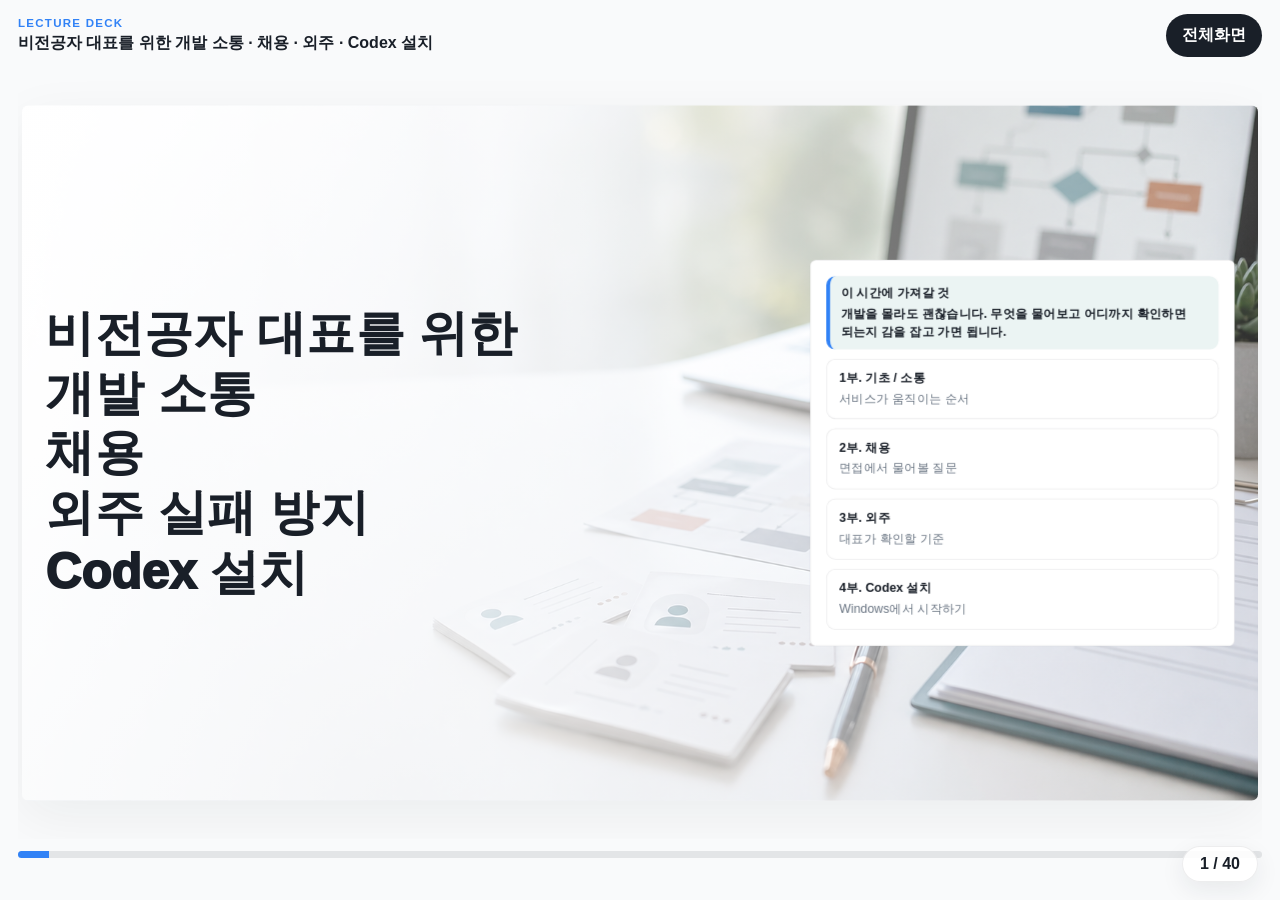
==== commit a08e77f6: "Merge origin/main" ====
--- a/index.html
+++ b/index.html
@@ -10,15 +10,19 @@
   <div class="app-shell">
     <div class="hover-reveal" aria-hidden="true"></div>
     <nav class="part-nav" aria-label="파트 바로가기">
-      <a class="part-link" href="#slide-2" data-go-slide="1">
+      <a class="part-link" href="#slide-1" data-go-slide="0">
+        <span class="part-link-num">첫 화면</span>
+        <span class="part-link-label"></span>
+      </a>
+      <a class="part-link" href="#slide-3" data-go-slide="2">
         <span class="part-link-num">1부</span>
         <span class="part-link-label">기초 / 소통</span>
       </a>
-      <a class="part-link" href="#slide-12" data-go-slide="11">
+      <a class="part-link" href="#slide-13" data-go-slide="12">
         <span class="part-link-num">2부</span>
         <span class="part-link-label">채용</span>
       </a>
-      <a class="part-link" href="#slide-19" data-go-slide="18">
+      <a class="part-link" href="#slide-20" data-go-slide="19">
         <span class="part-link-num">3부</span>
         <span class="part-link-label">외주</span>
       </a>
@@ -36,7 +40,7 @@
         <button id="fullscreenToggle" class="fullscreen-btn" type="button">전체화면</button>
       </div>
     </header>
-    <span id="slideCounter" class="counter">1 / 41</span>
+    <span id="slideCounter" class="counter">1 / 40</span>
 
     <main id="deck" class="deck" aria-live="polite">
       <section class="slide cover is-active" data-title="오늘 구성">
@@ -56,15 +60,15 @@
               <span>개발을 몰라도 괜찮습니다. 무엇을 물어보고 어디까지 확인하면 되는지 감을 잡고 가면 됩니다.</span>
             </div>
             <div class="agenda-panel compact">
-              <article class="agenda-jump" data-go-slide="1" role="button" tabindex="0" aria-label="1부 기초 소통으로 이동">
+              <article class="agenda-jump" data-go-slide="2" role="button" tabindex="0" aria-label="1부 기초 소통으로 이동">
                 <strong>1부. 기초 / 소통</strong>
                 <span>서비스가 움직이는 순서</span>
               </article>
-              <article class="agenda-jump" data-go-slide="11" role="button" tabindex="0" aria-label="2부 채용으로 이동">
+              <article class="agenda-jump" data-go-slide="12" role="button" tabindex="0" aria-label="2부 채용으로 이동">
                 <strong>2부. 채용</strong>
                 <span>면접에서 물어볼 질문</span>
               </article>
-              <article class="agenda-jump" data-go-slide="18" role="button" tabindex="0" aria-label="3부 외주로 이동">
+              <article class="agenda-jump" data-go-slide="19" role="button" tabindex="0" aria-label="3부 외주로 이동">
                 <strong>3부. 외주</strong>
                 <span>대표가 확인할 기준</span>
               </article>
@@ -77,14 +81,31 @@
         </div>
       </section>
 
-      <section class="slide part-slide" data-part="1부" data-title="서비스 흐름" data-purpose="대표가 개발자와 같은 지도를 보고 대화하게 만드는 첫 장">
+      <section class="slide speaker-intro" data-title="강사 소개" data-purpose="1부 시작 전에 강사 이력과 신뢰 배경을 짧게 소개한다">
+        <div class="speaker-intro-photo" aria-hidden="true">
+          <img src="./assets/speaker-kim-photoroom.png" alt="" onload="this.nextElementSibling.style.display='none'" onerror="this.style.display='none'">
+          <div class="speaker-portrait-placeholder">
+            <span>김대일</span>
+          </div>
+        </div>
+        <div class="speaker-intro-copy">
+          <h2>㈜게더링 대표이사 김대일</h2>
+          <ul>
+            <li>비전공자 출신 개발자 · 창업자</li>
+            <li>외주 개발 20건 이상 수행</li>
+            <li>전국 대학 동아리 앱 '마이캠퍼스' 운영</li>
+            <li>광주전남스타트업협회 고문이사</li>
+            <li>스마트인재개발원 및 광주인공지능사관학교 심사위원</li>
+          </ul>
+        </div>
+        <div class="speaker-intro-brand" aria-label="게더링">
+          <img src="./assets/gathering-logo-vertical.png" alt="(주)게더링">
+        </div>
+      </section>
+
+      <section class="slide part-slide deck-part deck-part-1" data-part="1부" data-title="서비스 흐름" data-purpose="대표가 개발자와 같은 지도를 보고 대화하게 만드는 첫 장">
         <div class="part-chip">1부 · 기초 / 소통</div>
         <h2>서비스 흐름은 화면·처리·저장·운영이 이어지는 구조다</h2>
-        <div class="section-context">
-          <article><strong>대표가 봐야 할 것</strong><span>화면에서 누른 행동이 실제로는 규칙, 저장, 서버 운영까지 이어지는지 확인한다.</span></article>
-          <article><strong>개발자에게 물을 것</strong><span>이 기능은 프런트만 바꾸나요, API·DB·배포까지 건드리나요?</span></article>
-          <article><strong>대표가 확인할 것</strong><span>고객 행동, 성공/실패 화면, 저장 기록, 장애 책임자를 한 줄로 연결한다.</span></article>
-        </div>
         <div class="diagram-layout explainer-slide main-map" data-focus="frontend">
           <div class="system-card">
             <svg class="system-figure" viewBox="0 0 960 520" aria-label="프런트, 백엔드, API, DB, 서버, Git, 배포 흐름도">
@@ -152,29 +173,30 @@
           </div>
         </div>
         <div class="principle-strip">
-          <span>프런트: 고객 경험</span>
-          <span>API: 약속</span>
-          <span>백엔드: 규칙</span>
-          <span>DB: 기록</span>
-          <span>서버: 운영</span>
+          <span>보는 기준: 기능 · 역할 · 개발 전 고려</span>
+          <span>프런트: 화면과 입력</span>
+          <span>API: 요청과 응답 약속</span>
+          <span>백엔드: 규칙 처리</span>
+          <span>DB: 기록과 복구</span>
+          <span>서버: 실행 공간</span>
           <span>Git: 코드 원본</span>
-          <span>배포: 반영 책임</span>
-        </div>
-      </section>
-
-      <section class="slide has-mini-map" data-show-map="true" data-part="1부" data-map-focus="frontend" data-title="프런트엔드 선택" data-purpose="대표는 기술 유행보다 유지할 사람과 수정 비용을 먼저 본다">
+          <span>배포: 고객 공개</span>
+        </div>
+      </section>
+
+      <section class="slide has-mini-map deck-part deck-part-1" data-show-map="true" data-part="1부" data-map-focus="frontend" data-title="프런트엔드 선택" data-purpose="대표는 기술 유행보다 유지할 사람과 수정 비용을 먼저 본다">
         <div class="slide-head">
           <p class="eyebrow">프런트엔드</p>
           <h2>프런트엔드는 고객이 보고 누르는 화면이다</h2>
         </div>
-        <div class="part-one-role-panel">
-          <strong>프런트가 하는 일</strong>
+        <div class="part-one-role-panel deck-strip">
+          <strong>프런트의 기능 / 역할</strong>
           <span>화면 표시</span>
           <span>입력 받기</span>
-          <span>정보 전달</span>
+          <span>API</span>
           <span>결과 보여주기</span>
         </div>
-        <div class="choice-grid four part-one-tech-section">
+        <div class="choice-grid four part-one-tech-section deck-grid deck-grid-5">
           <article class="choice-card"><strong>HTML / CSS</strong><span>장점: 단순함</span><small>단점: 화면 상태가 많아지면 관리가 어렵다</small></article>
           <article class="choice-card recommended"><strong>React</strong><span>장점: 채용 쉬움</span><small>단점: 초기에 규칙을 안 잡으면 복잡해진다</small></article>
           <article class="choice-card trend"><strong>Vue</strong><span>장점: 적응 빠름</span><small>단점: 팀 규칙이 없으면 화면마다 달라진다</small></article>
@@ -183,11 +205,11 @@
           <article class="choice-card niche"><strong>Svelte</strong><span>장점: 가볍고 빠름</span><small>단점: 인력 풀이 React보다 좁다</small></article>
         </div>
         <div class="tech-axis">
-          <span><b>1. 주 목적</b>프런트가 하는 일: 화면 표시 · 입력 받기 · 정보 전달 · 결과 보여주기</span>
-          <span><b>2. 개발언어</b>HTML · CSS · JavaScript · React · Vue · Angular · Svelte</span>
-          <span><b>3. 개발 전 생각할 것</b>서비스에 어떤 화면이 필요한가 / 각 화면에 어떤 버튼과 기능이 들어가는가</span>
-        </div>
-        <div class="metrics triple part-one-considerations">
+          <span><b>1. 무슨 기능인가</b>고객이 보는 화면, 입력칸, 버튼, 이동 흐름을 만든다</span>
+          <span><b>2. 어떤 역할인가</b>고객 행동을 받아 API로 보내고 결과를 다시 보여준다</span>
+          <span><b>3. 개발 전 고려</b>필요한 화면, 버튼, 오류 문구, 나중에 자주 바뀔 영역을 정한다</span>
+        </div>
+        <div class="metrics triple part-one-considerations deck-grid deck-grid-3">
           <article class="decision-card"><strong>서비스 구상</strong><span>고객이 왜 들어오고 무엇을 끝내야 하는지 적는다</span></article>
           <article class="decision-card"><strong>페이지 구성</strong><span>각 페이지에 들어갈 문구, 버튼, 입력칸, 기능을 떠올린다</span></article>
           <article class="decision-card"><strong>변경 대비</strong><span>나중에 자주 바뀔 화면과 기능을 미리 구분한다</span></article>
@@ -195,28 +217,28 @@
         <div class="quote-band compact-note">대표는 "무엇이 최신인가"보다 "우리 회사가 1년 뒤에도 고칠 수 있는가"를 본다.</div>
       </section>
 
-      <section class="slide has-mini-map" data-show-map="true" data-part="1부" data-map-focus="api" data-title="API" data-purpose="API는 대표가 직접 만들 필요는 없지만 문서가 있는지는 반드시 확인한다">
+      <section class="slide has-mini-map deck-part deck-part-1" data-show-map="true" data-part="1부" data-map-focus="api" data-title="API" data-purpose="API는 대표가 직접 만들 필요는 없지만 문서가 있는지는 반드시 확인한다">
         <div class="slide-head">
           <p class="eyebrow">API</p>
           <h2>API는 화면과 처리부가 주고받는 약속이다</h2>
         </div>
-        <div class="part-one-role-panel">
-          <strong>API가 하는 일</strong>
+        <div class="part-one-role-panel deck-strip">
+          <strong>API의 기능 / 역할</strong>
           <span>화면 정보 받기</span>
           <span>필요한 정보 전달</span>
           <span>처리 결과 돌려주기</span>
           <span>오류 구분</span>
         </div>
-        <div class="part-one-tech-strip">
+        <div class="part-one-tech-strip deck-strip deck-grid deck-grid-4">
           <span>REST</span>
           <span>Fetch</span>
           <span>GraphQL</span>
           <span>OpenAPI 문서</span>
         </div>
         <div class="part-one-triad">
-          <article><strong>1. 주 목적</strong><span>화면에서 어떤 정보를 보내고 처리 뒤 무엇을 보여줄지 정한다</span></article>
-          <article><strong>2. 연결 방식</strong><span>REST · Fetch · GraphQL · OpenAPI 문서</span></article>
-          <article><strong>3. 개발 전 생각할 것</strong><span>버튼을 누르면 어떤 정보가 넘어가고 성공·실패 때 무엇을 보여줄 것인가</span></article>
+          <article><strong>1. 무슨 기능인가</strong><span>화면과 백엔드가 주고받을 요청·응답 형식을 정한다</span></article>
+          <article><strong>2. 어떤 역할인가</strong><span>누가 무엇을 요청했고 성공·실패 결과가 무엇인지 구분한다</span></article>
+          <article><strong>3. 개발 전 고려</strong><span>보낼 값, 권한, API 키, 성공·실패 응답을 문서로 남긴다</span></article>
         </div>
         <div class="flow-strip compact-flow">
           <span>어떤 정보를 보낼지</span>
@@ -226,40 +248,40 @@
           <span>고객에게 보일 문구</span>
           <span>문제 추적 기록</span>
         </div>
-        <div class="metrics triple part-one-considerations">
+        <div class="metrics triple part-one-considerations deck-grid deck-grid-3">
           <article class="decision-card"><strong>꼭 물을 것</strong><span>화면에서 보낼 정보와 보여줄 결과를 정했나</span></article>
-          <article class="decision-card"><strong>예시</strong><span>예약 신청: 성공·실패·권한 오류</span></article>
+          <article class="decision-card"><strong>API 키</strong><span>우리 서비스가 보낸 요청인지 확인하는 출입증</span></article>
           <article class="decision-card"><strong>체크 기준</strong><span>보내는 정보, 성공·실패 화면, 고객 표시 문구가 함께 정해졌는가</span></article>
         </div>
-        <div class="api-sample"><strong>예약 신청 API 예시</strong><span>화면에서 보내는 정보: 날짜·시간·고객ID</span><span>성공: 예약번호</span><span>실패: 마감·권한 없음·중복 신청</span></div>
-      </section>
-
-      <section class="slide has-mini-map" data-show-map="true" data-part="1부" data-map-focus="backend" data-title="백엔드 선택" data-purpose="대표는 언어 이름보다 우리 사업의 속도·안정성·채용 난이도를 본다">
+        <div class="api-sample"><strong>예약 신청 API 예시</strong><span>화면에서 보내는 정보: 날짜·시간·고객ID</span><span>API 키: 우리 서비스가 보낸 요청인지 확인하는 출입증</span><span>성공: 예약번호</span><span>실패: 마감·권한 없음·중복 신청</span></div>
+      </section>
+
+      <section class="slide has-mini-map deck-part deck-part-1" data-show-map="true" data-part="1부" data-map-focus="backend" data-title="백엔드 선택" data-purpose="대표는 언어 이름보다 우리 사업의 속도·안정성·채용 난이도를 본다">
         <div class="slide-head">
           <p class="eyebrow">백엔드</p>
           <h2>백엔드는 화면 뒤에서 규칙을 처리하는 영역이다</h2>
         </div>
-        <div class="backend-role-panel">
-          <strong>백엔드가 하는 일</strong>
+        <div class="backend-role-panel deck-strip">
+          <strong>백엔드의 기능 / 역할</strong>
           <span>권한 확인</span>
           <span>규칙 처리</span>
           <span>DB 저장</span>
           <span>처리 결과 전달</span>
         </div>
         <div class="part-one-triad">
-          <article><strong>1. 주 목적</strong><span>화면 뒤에서 권한, 규칙, 저장, 처리 결과를 만든다</span></article>
-          <article><strong>2. 개발언어</strong><span>Python · Node · Java · PHP · Spring</span></article>
-          <article><strong>3. 개발 전 생각할 것</strong><span>회원, 예약, 결제, 정산 같은 사업 규칙을 어디까지 자동 처리할 것인가</span></article>
-        </div>
-        <div class="framework-grid practical part-one-tech-section">
+          <article><strong>1. 무슨 기능인가</strong><span>화면 뒤에서 권한, 검증, 계산, 저장 요청을 처리한다</span></article>
+          <article><strong>2. 어떤 역할인가</strong><span>사업 규칙을 코드로 실행하고 실패 이유를 남긴다</span></article>
+          <article><strong>3. 개발 전 고려</strong><span>회원, 예약, 결제, 정산 규칙과 예외 케이스를 먼저 정한다</span></article>
+        </div>
+        <div class="framework-grid practical part-one-tech-section deck-grid deck-grid-5">
           <article class="framework-card trend"><strong>Python / FastAPI</strong><p><span>장점: 요즘 트렌드</span>단점: 큰 서비스는 구조를 잡아야 한다</p></article>
-          <article class="framework-card stable"><strong>Python / Django</strong><p><span>장점: 완성형 웹</span>단점: 자유도가 낮게 느껴질 수 있다</p></article>
+          <article class="framework-card"><strong>Python / Django</strong><p><span>장점: 완성형 웹</span>단점: 자유도가 낮게 느껴질 수 있다</p></article>
           <article class="framework-card"><strong>Node / Express</strong><p><span>장점: 가벼움</span>단점: 팀 규칙이 없으면 코드가 흩어진다</p></article>
           <article class="framework-card recommended"><strong>Node / NestJS</strong><p><span>장점: 팀 개발 구조</span>단점: 초기 학습량이 있다</p></article>
-          <article class="framework-card stable"><strong>Java / Spring Boot</strong><p><span>장점: 기업용 표준</span>단점: MVP에는 무겁게 느껴질 수 있다</p></article>
+          <article class="framework-card"><strong>Java / Spring Boot</strong><p><span>장점: 기업용 표준</span>단점: MVP에는 무겁게 느껴질 수 있다</p></article>
           <article class="framework-card stable"><strong>PHP / Laravel</strong><p><span>장점: 웹 제작 빠름</span>단점: 요즘 채용이 거의 불가능할 수 있다</p></article>
         </div>
-        <div class="metrics triple part-one-considerations">
+        <div class="metrics triple part-one-considerations deck-grid deck-grid-3">
           <article class="decision-card"><strong>서비스 규칙</strong><span>누가 무엇을 할 수 있고 어떤 조건에서 막을지 정한다</span></article>
           <article class="decision-card"><strong>자동 처리</strong><span>예약 확정, 결제 확인, 알림 발송 같은 흐름을 떠올린다</span></article>
           <article class="decision-card"><strong>운영 기록</strong><span>문제가 생겼을 때 확인해야 할 기록을 미리 생각한다</span></article>
@@ -267,35 +289,35 @@
         <div class="quote-band compact-note">기술 선택 3문장: 우리 기능의 규칙을 처리할 수 있는가 / 데이터 저장을 안전하게 하는가 / 장애 때 원인을 추적할 수 있는가.</div>
       </section>
 
-      <section class="slide has-mini-map" data-show-map="true" data-part="1부" data-map-focus="db" data-title="DB" data-purpose="DB는 개발 용어가 아니라 고객·주문·결제 기록이 남는 회사 장부다">
+      <section class="slide has-mini-map deck-part deck-part-1" data-show-map="true" data-part="1부" data-map-focus="db" data-title="DB" data-purpose="DB는 개발 용어가 아니라 고객·주문·결제 기록이 남는 회사 장부다">
         <div class="slide-head">
           <p class="eyebrow">DB</p>
           <h2>DB는 서비스 정보를 저장하는 회사 장부다</h2>
         </div>
-        <div class="part-one-role-panel">
-          <strong>DB가 하는 일</strong>
+        <div class="part-one-role-panel deck-strip">
+          <strong>DB의 기능 / 역할</strong>
           <span>데이터 저장</span>
           <span>조회</span>
           <span>권한 제한</span>
           <span>복구 기준</span>
         </div>
-        <div class="part-one-tech-strip">
+        <div class="part-one-tech-strip deck-strip deck-grid deck-grid-4">
           <span>PostgreSQL</span>
           <span>MySQL</span>
           <span>MongoDB</span>
           <span>Redis</span>
         </div>
         <div class="part-one-triad">
-          <article><strong>1. 주 목적</strong><span>고객, 주문, 결제, 로그를 저장하고 다시 조회한다</span></article>
-          <article><strong>2. 저장소 종류</strong><span>PostgreSQL · MySQL · MongoDB · Redis</span></article>
-          <article><strong>3. 개발 전 생각할 것</strong><span>고객, 주문, 결제, 상담, 로그 중 어떤 정보를 DB에 저장할 것인가</span></article>
-        </div>
-        <div class="card-row">
+          <article><strong>1. 무슨 기능인가</strong><span>고객, 주문, 결제, 로그를 저장하고 다시 조회한다</span></article>
+          <article><strong>2. 어떤 역할인가</strong><span>회사의 장부처럼 기록, 권한, 복구 기준을 책임진다</span></article>
+          <article><strong>3. 개발 전 고려</strong><span>무엇을 저장·삭제·보관하고 누가 볼 수 있는지 정한다</span></article>
+        </div>
+        <div class="card-row deck-grid deck-grid-3">
           <article class="info-card"><h3>저장</h3><p>고객, 주문, 결제, 로그가 무엇으로 남는지 정한다.</p></article>
           <article class="info-card"><h3>복구</h3><p>백업 주기, 보관 위치, 복구 시간, 책임자를 정한다.</p></article>
           <article class="info-card"><h3>권한</h3><p>누가 조회·수정·삭제하고 원문을 볼 수 있는지 나눈다.</p></article>
         </div>
-        <div class="quote-grid part-one-considerations">
+        <div class="quote-grid part-one-considerations deck-grid deck-grid-3">
           <article class="doc-line"><b>체크 기준</b><span>관리자는 주문을 보되 결제 정보 원문까지 볼 필요가 있는가?</span></article>
           <article class="doc-line"><b>체크 기준</b><span>백업 주기와 장애 시 복구 목표 시간이 정해져 있는가?</span></article>
           <article class="doc-line"><b>대표 질문</b><span>고객 탈퇴, 결제 취소, 정산 완료 후 각각 어떤 기록을 남기나요?</span></article>
@@ -303,114 +325,116 @@
         <div class="quote-band compact-note">고객 탈퇴 시 삭제할 정보와 결제·정산 기록처럼 보관할 정보를 구분한다.</div>
       </section>
 
-      <section class="slide has-mini-map" data-show-map="true" data-part="1부" data-map-focus="server" data-title="서버" data-purpose="서버 방식은 기술 취향이 아니라 비용과 장애 책임 구조의 선택이다">
+      <section class="slide has-mini-map deck-part deck-part-1" data-show-map="true" data-part="1부" data-map-focus="server" data-title="서버" data-purpose="서버 방식은 기술 취향이 아니라 비용과 장애 책임 구조의 선택이다">
         <div class="slide-head">
           <p class="eyebrow">서버</p>
           <h2>서버는 서비스가 실제로 돌아가는 운영 공간이다</h2>
         </div>
-        <div class="part-one-role-panel">
-          <strong>서버가 하는 일</strong>
+        <div class="part-one-role-panel deck-strip">
+          <strong>서버의 기능 / 역할</strong>
           <span>서비스 실행</span>
           <span>접속 처리</span>
           <span>백업</span>
           <span>장애 알림</span>
         </div>
-        <div class="part-one-tech-strip">
+        <div class="part-one-tech-strip deck-strip deck-grid deck-grid-4">
           <span>AWS</span>
           <span>Azure</span>
           <span>Naver Cloud</span>
           <span>자체 서버</span>
         </div>
         <div class="part-one-triad">
-          <article><strong>1. 주 목적</strong><span>서비스가 실제로 돌아가는 운영 환경을 제공한다</span></article>
-          <article><strong>2. 운영 환경</strong><span>AWS · Azure · Naver Cloud · 자체 서버</span></article>
-          <article><strong>3. 개발 전 생각할 것</strong><span>서비스가 열린 뒤 비용, 백업, 장애 알림, 계정 권한을 누가 볼 것인가</span></article>
+          <article><strong>1. 무슨 기능인가</strong><span>서비스가 실제로 실행되고 접속되는 공간을 제공한다</span></article>
+          <article><strong>2. 어떤 역할인가</strong><span>운영 비용, 백업, 장애 알림, 접근 권한의 책임 지점이다</span></article>
+          <article><strong>3. 개발 전 고려</strong><span>회사 계정, 비용 상한, 백업, 알림 수신자를 정한다</span></article>
         </div>
         <div class="choice-grid server-options">
           <article class="choice-card key-card"><strong>클라우드</strong><span>초기 서비스 기본값</span><small>초기 비용이 낮고 확장·백업·장애 알림 도구를 쓰기 쉽다. 대신 권한 설정과 월 비용 관리를 확인해야 한다.</small></article>
           <article class="choice-card"><strong>자체 서버실</strong><span>전담 인력 있을 때</span><small>물리 통제는 가능하지만 장비·공간·전기·보안·장애 출동을 내부에서 감당해야 한다.</small></article>
         </div>
-        <div class="metrics triple compact-metrics part-one-considerations">
+        <div class="metrics triple compact-metrics part-one-considerations deck-grid deck-grid-3">
           <article class="decision-card"><strong>비용</strong><span>월 비용 상한을 정한다</span></article>
           <article class="decision-card"><strong>장애</strong><span>알림과 복구 책임자를 정한다</span></article>
           <article class="decision-card"><strong>계약 확인</strong><span>장애 알림·백업·접근 권한을 적는다</span></article>
         </div>
-        <div class="doc-line single"><b>체크 기준</b><span>운영 서버 계정, 백업, 장애 알림, 접근 권한을 회사가 확인할 수 있는가?</span></div>
+        <div class="quote-grid server-check-grid deck-grid deck-grid-3">
+          <article class="doc-line server-check-card"><b>체크 기준</b><span>운영 서버 계정, 백업, 장애 알림, 접근 권한을 회사가 확인할 수 있는가?</span></article>
+        </div>
         <div class="quote-band compact-note">계약 전 확인: 서버 계정 소유자, 월 비용 상한, 백업 위치, 장애 알림 수신자.</div>
       </section>
 
-      <section class="slide has-mini-map" data-show-map="true" data-part="1부" data-map-focus="git" data-title="Git" data-purpose="대표는 코드를 몰라도 원본 저장소와 변경 이력의 소유권은 확인해야 한다">
+      <section class="slide has-mini-map deck-part deck-part-1" data-show-map="true" data-part="1부" data-map-focus="git" data-title="Git" data-purpose="대표는 코드를 몰라도 원본 저장소와 변경 이력의 소유권은 확인해야 한다">
         <div class="slide-head">
           <p class="eyebrow">Git</p>
           <h2>Git은 코드 원본과 변경 이력을 보관하는 도구다</h2>
         </div>
-        <div class="part-one-role-panel">
-          <strong>Git이 하는 일</strong>
+        <div class="part-one-role-panel deck-strip">
+          <strong>Git의 기능 / 역할</strong>
           <span>변경 이력</span>
           <span>원본 보관</span>
           <span>되돌리기</span>
           <span>협업 기준</span>
         </div>
-        <div class="part-one-tech-strip">
+        <div class="part-one-tech-strip deck-strip deck-grid deck-grid-4">
           <span>GitHub</span>
           <span>GitLab</span>
           <span>Branch</span>
           <span>Commit</span>
         </div>
         <div class="part-one-triad">
-          <article><strong>Branch</strong><span>운영 중인 코드와 개발 중인 코드를 분리한다</span></article>
-          <article><strong>Commit</strong><span>변경 이유와 수정 범위를 짧게 남긴다</span></article>
-          <article><strong>Review</strong><span>운영 반영 전 최소 확인 절차를 둔다</span></article>
-        </div>
-        <div class="metrics triple compact-metrics part-one-considerations">
+          <article><strong>1. 무슨 기능인가</strong><span>코드 원본과 누가 무엇을 바꿨는지 남긴다</span></article>
+          <article><strong>2. 어떤 역할인가</strong><span>되돌리기, 인수인계, 협업의 기준이 된다</span></article>
+          <article><strong>3. 개발 전 고려</strong><span>회사 계정 소유, 접근 권한, 변경 이력 기준을 정한다</span></article>
+        </div>
+        <div class="metrics triple compact-metrics part-one-considerations deck-grid deck-grid-3">
           <article class="decision-card"><strong>저장소 소유권</strong><span>회사 계정이 원본 저장소를 소유하는가</span></article>
           <article class="decision-card"><strong>변경 이력</strong><span>누가 언제 무엇을 고쳤는지 남는가</span></article>
           <article class="decision-card"><strong>인수인계</strong><span>다음 개발자가 코드를 받을 수 있는가</span></article>
         </div>
-        <div class="quote-grid">
+        <div class="quote-grid deck-grid deck-grid-2">
           <article class="doc-line"><b>체크 기준</b><span>운영 반영 기준 브랜치와 변경 이유가 남아 있는가?</span></article>
           <article class="doc-line"><b>대표 질문</b><span>외주 종료 후 회사 계정에서 저장소, 권한, 배포 이력을 모두 확인할 수 있나요?</span></article>
         </div>
       </section>
 
-      <section class="slide has-mini-map" data-show-map="true" data-part="1부" data-map-focus="deploy" data-title="배포" data-purpose="대표는 운영 공개 전후의 승인, 확인, 되돌리기 절차를 확인해야 한다">
+      <section class="slide has-mini-map deck-part deck-part-1" data-show-map="true" data-part="1부" data-map-focus="deploy" data-title="배포" data-purpose="대표는 운영 공개 전후의 승인, 확인, 되돌리기 절차를 확인해야 한다">
         <div class="slide-head">
           <p class="eyebrow">배포</p>
           <h2>배포는 만든 기능을 고객에게 공개하는 절차다</h2>
         </div>
-        <div class="part-one-role-panel">
-          <strong>배포가 하는 일</strong>
+        <div class="part-one-role-panel deck-strip">
+          <strong>배포의 기능 / 역할</strong>
           <span>테스트 반영</span>
           <span>운영 공개</span>
           <span>오픈 확인</span>
           <span>되돌리기</span>
         </div>
-        <div class="part-one-tech-strip">
+        <div class="part-one-tech-strip deck-strip deck-grid deck-grid-4">
           <span>테스트 서버</span>
           <span>베타 테스트</span>
           <span>운영 서버</span>
           <span>점검</span>
         </div>
-        <div class="metrics triple compact-metrics part-one-considerations">
-          <article class="decision-card"><strong>검수 환경</strong><span>운영 전 테스트 서버에서 대표가 확인하는가</span></article>
-          <article class="decision-card"><strong>베타 운영</strong><span>일부 고객이나 내부 사용자로 먼저 확인하는가</span></article>
-          <article class="decision-card"><strong>오픈 후 점검</strong><span>운영 반영 뒤 핵심 기능과 오류를 바로 확인하는가</span></article>
-        </div>
-      </section>
-
-      <section class="slide has-mini-map" data-show-map="true" data-part="1부" data-map-focus="flow" data-title="버튼 하나의 흐름" data-purpose="고객 행동 하나가 화면, 규칙 처리, 저장, 결과 화면까지 이어짐을 보여준다">
+        <div class="metrics triple compact-metrics part-one-considerations deck-grid deck-grid-3">
+          <article class="decision-card"><strong>무슨 기능인가</strong><span>완성된 기능을 고객이 쓰는 운영 환경에 반영한다</span></article>
+          <article class="decision-card"><strong>어떤 역할인가</strong><span>테스트, 승인, 공개, 되돌리기 절차를 책임진다</span></article>
+          <article class="decision-card"><strong>개발 전 고려</strong><span>운영 반영 기준과 문제 발생 시 복구 방법을 정한다</span></article>
+        </div>
+      </section>
+
+      <section class="slide has-mini-map deck-part deck-part-1" data-show-map="true" data-part="1부" data-map-focus="flow" data-title="버튼 하나의 흐름" data-purpose="고객 행동 하나가 화면, 규칙 처리, 저장, 결과 화면까지 이어짐을 보여준다">
         <div class="slide-head">
           <p class="eyebrow">동작 흐름</p>
           <h2>버튼 하나는 화면·처리·저장을 함께 움직인다</h2>
         </div>
-        <div class="part-one-role-panel">
-          <strong>버튼 하나에서 확인할 일</strong>
+        <div class="part-one-role-panel deck-strip">
+          <strong>기능 하나: 역할 / 개발 전 고려</strong>
           <span>고객 행동</span>
           <span>화면 상태</span>
           <span>서버 판단</span>
           <span>기록과 응답</span>
         </div>
-        <div class="part-one-tech-strip">
+        <div class="part-one-tech-strip deck-strip deck-grid deck-grid-4">
           <span>누가 눌렀나</span>
           <span>무슨 값을 보냈나</span>
           <span>성공 기준은 뭔가</span>
@@ -422,62 +446,60 @@
         </div>
         <div class="flow-strip">
           <span>프런트 클릭</span>
-          <span>정보 전달</span>
+          <span>API</span>
           <span>백엔드 검사</span>
           <span>DB 저장</span>
           <span>결과 돌려주기</span>
           <span>화면 반영</span>
         </div>
-        <div class="step-grid part-one-considerations">
+        <div class="step-grid part-one-considerations deck-grid deck-grid-4 ordered-grid">
           <article class="step-item"><strong>권한</strong><span>로그인·역할·상태를 먼저 확인하는가</span></article>
           <article class="step-item"><strong>중복</strong><span>두 번 눌러도 한 번만 저장되는가</span></article>
           <article class="step-item"><strong>실패</strong><span>실패 문구와 재시도 방법이 보이는가</span></article>
           <article class="step-item"><strong>기록</strong><span>관리자 화면과 로그에서 추적 가능한가</span></article>
         </div>
-        <div class="quote-grid">
+        <div class="quote-grid deck-grid deck-grid-2">
           <article class="doc-line"><b>대표 질문</b><span>이 버튼의 범위는 화면 변경만인가요, DB 저장까지인가요?</span></article>
           <article class="doc-line"><b>문서 문장</b><span>예약 신청 버튼은 권한 확인, 중복 방지, DB 저장, 성공·실패 화면 반영까지 포함한다.</span></article>
         </div>
         <div class="quote-band compact-note">버튼 하나라도 DB 저장, 권한, 알림, 관리자 화면까지 붙으면 별도 기능 범위로 본다.</div>
       </section>
 
-      <section class="slide qa-slide" data-title="1부 정리" data-purpose="청중이 자기 서비스 흐름을 직접 말로 바꿔보는 체크 장">
+      <section class="slide qa-slide deck-part deck-part-1" data-title="1부 정리" data-purpose="청중이 자기 서비스 흐름을 직접 말로 바꿔보는 체크 장">
         <p class="eyebrow">1부 체크</p>
-        <h2>앞 내용을 잊어도 이것만 알아가세요</h2>
+        <h2>1부는 개발의 흐름을 보는 시간이다</h2>
         <div class="part-one-takeaway">
           <div class="takeaway-hero">
-            <strong>예시 서비스 핵심 프로세스 한 줄</strong>
-            <p>고객이 예약 버튼을 누르면, 화면은 처리 중을 보여주고 필요한 정보가 전달되며, 백엔드는 권한과 중복을 검사하고 DB에 기록한 뒤 성공·실패 화면으로 돌려준다.</p>
+            <strong>개발 대화는 기능 · 역할 · 개발 전 고려를 묻는 일이다</strong>
+            <p><span>고객 행동이 화면에서 시작해 API와 백엔드를 지나 DB에 기록된다.</span><span>그리고 Git, 서버, 배포가 있어야 실제 서비스로 운영된다.</span></p>
           </div>
           <div class="takeaway-flow">
-            <span>고객 행동</span>
-            <span>화면 상태</span>
-            <span>정보 전달</span>
-            <span>백엔드 규칙</span>
-            <span>DB 기록</span>
-            <span>운영 확인</span>
+            <span>화면</span>
+            <span>API</span>
+            <span>백엔드</span>
+            <span>DB</span>
+            <span>Git</span>
+            <span>배포</span>
           </div>
           <div class="core-summary-grid">
-            <article><b>CRUD</b><span>만들기·보기·수정·삭제가 기능 범위다</span></article>
-            <article><b>API</b><span>화면과 백엔드가 주고받는 약속이다</span></article>
-            <article><b>DB</b><span>고객·주문·결제·로그가 남는 장부다</span></article>
-            <article><b>Git</b><span>코드 원본과 변경 이력의 소유권이다</span></article>
-            <article><b>배포</b><span>고객에게 공개하고 되돌릴 수 있는 절차다</span></article>
-            <article><b>운영</b><span>장애 알림·복구 담당·계정 권한을 정한다</span></article>
-          </div>
-        </div>
-      </section>
-
-      <section class="slide part-slide part-intro-slide" data-part="2부" data-title="채용 핵심" data-purpose="우리 서비스에 필요한 기능을 먼저 정리하고 면접 질문과 답변 기준으로 연결한다">
+            <article><b>1</b><span>프런트는 고객이 보고 누르는 화면이다.</span></article>
+            <article><b>2</b><span>API와 백엔드는 화면 뒤에서 규칙을 처리한다.</span></article>
+            <article><b>3</b><span>DB는 고객, 주문, 결제 같은 기록이 남는 곳이다.</span></article>
+            <article><b>4</b><span>Git, 서버, 배포가 있어야 운영 가능한 서비스가 된다.</span></article>
+          </div>
+        </div>
+      </section>
+
+      <section class="slide part-slide part-intro-slide deck-part deck-part-2" data-part="2부" data-title="채용 핵심" data-purpose="우리 서비스에 필요한 기능을 먼저 정리하고 면접 질문과 답변 기준으로 연결한다">
         <div class="part-chip">2부 · 채용</div>
         <h2>채용은 우리 서비스에 필요한 기능부터 정리한다</h2>
-        <div class="stage-scenario hero-scenario hiring-stage">
+        <div class="stage-scenario hero-scenario hiring-stage part-hero-scene">
           <div class="scenario-visual">
             <span class="scene-label">면접 장면</span>
             <strong>"채팅 기능 해봤습니다"</strong>
             <p>우리 서비스에 필요한 기능과 연결되지 않으면 판단 기준이 흔들린다.</p>
           </div>
-          <div class="ask-stack">
+          <div class="ask-stack deck-grid deck-grid-3">
             <article><span>1단계</span><strong>우리 서비스에 필요한 기능 정리</strong></article>
             <article><span>2단계</span><strong>그 기능을 확인할 면접 질문 정리</strong></article>
             <article class="strong"><span>3단계</span><strong>좋은 답변을 찾고 이끌어낸다</strong></article>
@@ -485,12 +507,12 @@
         </div>
       </section>
 
-      <section class="slide" data-part="2부" data-title="기능 경험 매칭" data-purpose="우리 서비스 핵심 기능과 후보 경험을 직접 연결해 합격 기준을 만든다">
+      <section class="slide deck-part deck-part-2" data-part="2부" data-title="기능 경험 매칭" data-purpose="우리 서비스 핵심 기능과 후보 경험을 직접 연결해 합격 기준을 만든다">
         <div class="slide-head">
           <p class="eyebrow">1. 필요한 기능 정리</p>
           <h2>우리 서비스에 필요한 기능 경험부터 정리한다</h2>
         </div>
-        <div class="feature-match-board">
+        <div class="feature-match-board deck-grid deck-grid-4">
           <article class="target"><span>우리 핵심</span><strong>예약 변경</strong><em>상태값 · 알림 · 취소 기준</em></article>
           <article><span>후보 A</span><strong>채팅 UI</strong><em>매칭 약함</em></article>
           <article class="fit"><span>후보 B</span><strong>관리자 권한</strong><em>매칭 강함</em></article>
@@ -499,12 +521,12 @@
         <div class="speaker-line"><strong>대표 판단</strong><span>먼저 우리 서비스 핵심 기능을 적어야, 후보 경험이 필요한 경험인지 판단할 수 있다.</span></div>
       </section>
 
-      <section class="slide" data-part="2부" data-title="면접 질문 프레임" data-purpose="후보자의 말에서 실제 역할과 깊이를 분리해내는 질문 순서">
+      <section class="slide deck-part deck-part-2" data-part="2부" data-title="면접 질문 프레임" data-purpose="후보자의 말에서 실제 역할과 깊이를 분리해내는 질문 순서">
         <div class="slide-head">
           <p class="eyebrow">2. 면접 질문 정리</p>
           <h2>필요한 기능을 면접 질문으로 바꾼다</h2>
         </div>
-        <div class="question-ladder">
+        <div class="question-ladder deck-grid deck-grid-5 ordered-grid">
           <article><span>01</span><strong>무슨 서비스?</strong><em>목적 · 사용자</em></article>
           <article><span>02</span><strong>본인 역할?</strong><em>화면 · API · DB</em></article>
           <article><span>03</span><strong>직접 만든 기능?</strong><em>입력 · 처리 · 저장</em></article>
@@ -522,24 +544,24 @@
         </div>
       </section>
 
-      <section class="slide" data-part="2부" data-title="좋은 답 나쁜 답" data-purpose="답변의 구체성과 본인 역할 여부로 후보 허수를 거른다">
+      <section class="slide deck-part deck-part-2" data-part="2부" data-title="좋은 답 나쁜 답" data-purpose="답변의 구체성과 본인 역할 여부로 후보 허수를 거른다">
         <div class="slide-head">
           <p class="eyebrow">3. 좋은 답변 찾고 이끌기</p>
           <h2>좋은 답변은 역할과 근거가 보인다</h2>
         </div>
-        <div class="answer-theater">
+        <div class="answer-theater deck-grid deck-grid-2">
           <article class="bad-answer"><span>흐린 답</span><strong>"팀에서 결제 연동했습니다."</strong><em>본인 역할이 안 보임</em></article>
           <article class="good-answer"><span>좋은 답</span><strong>"저는 실패 화면과 재시도 안내를 맡았습니다."</strong><em>맡은 범위가 보임</em></article>
         </div>
         <div class="ask-next"><strong>대표 판단 기준</strong><span>고객에게 보이는 실패 화면까지 설명하면 실제 구현 경험에 가깝다.</span></div>
       </section>
 
-      <section class="slide" data-part="2부" data-title="신입 주니어 판단" data-purpose="신입과 주니어의 답변에서 구체성과 위험 신호를 구분한다">
+      <section class="slide deck-part deck-part-2" data-part="2부" data-title="신입 주니어 판단" data-purpose="신입과 주니어의 답변에서 구체성과 위험 신호를 구분한다">
         <div class="slide-head">
           <p class="eyebrow">3. 좋은 답변 찾고 이끌기</p>
           <h2>작은 상황 질문을 하면 답변이 구체해진다</h2>
         </div>
-        <div class="mission-board">
+        <div class="mission-board deck-grid deck-grid-3">
           <article class="mission-main"><span>면접 질문 예시</span><strong>관리자 목록에 상태 필터가 필요했다면?</strong><p>어떤 화면 · 데이터 · 예외를 먼저 확인할지 묻는다</p></article>
           <article><span>신입에게 볼 것</span><strong>순서를 말하는가</strong></article>
           <article><span>주니어에게 볼 것</span><strong>예외를 떠올리는가</strong></article>
@@ -548,12 +570,12 @@
         <div class="speaker-line"><strong>대표 판단</strong><span>실제 일을 시키지 않고도, 후보가 기능을 어떤 순서로 생각하는지 말로 확인한다.</span></div>
       </section>
 
-      <section class="slide" data-part="2부" data-title="포트폴리오 질문 검증" data-purpose="포트폴리오 결과물보다 후보가 설명하는 역할·예외·결정 이유를 검증한다">
+      <section class="slide deck-part deck-part-2" data-part="2부" data-title="포트폴리오 질문 검증" data-purpose="포트폴리오 결과물보다 후보가 설명하는 역할·예외·결정 이유를 검증한다">
         <div class="slide-head">
           <p class="eyebrow">3. 좋은 답변 찾고 이끌기</p>
           <h2>포트폴리오는 질문으로 검증한다</h2>
         </div>
-        <div class="test-stations">
+        <div class="test-stations deck-grid deck-grid-4 ordered-grid">
           <article><span>01</span><strong>본인 역할 확인</strong></article>
           <article><span>02</span><strong>어려웠던 예외 질문</strong></article>
           <article><span>03</span><strong>수정한 이유 확인</strong></article>
@@ -563,10 +585,10 @@
         <div class="judge-strip"><span>역할·예외·수정 이유를 같이 본다</span><span>결과물은 있는데 본인 판단을 설명 못 하면 보류</span></div>
       </section>
 
-      <section class="slide qa-slide" data-title="2부 정리" data-purpose="면접 전에 핵심 기능·검증 질문·합격 기준을 작성한다">
+      <section class="slide qa-slide deck-part deck-part-2" data-title="2부 정리" data-purpose="면접 전에 핵심 기능·검증 질문·합격 기준을 작성한다">
         <p class="eyebrow">2부 체크</p>
         <h2>채용 전 이 순서로 정리한다</h2>
-        <div class="worksheet-stage">
+        <div class="worksheet-stage deck-grid deck-grid-3 ordered-grid">
           <article><span>1</span><strong>필요 기능</strong><em>__________</em></article>
           <article><span>2</span><strong>면접 질문</strong><em>__________</em></article>
           <article><span>3</span><strong>답변 기준</strong><em>__________</em></article>
@@ -574,16 +596,16 @@
         <div class="speaker-line"><strong>작성 예시</strong><span>"결제 경험자는 성공보다 실패, 취소, 환불, 중복 결제를 설명할 수 있어야 한다."</span></div>
       </section>
 
-      <section class="slide part-slide part-intro-slide" data-part="3부" data-title="외주 핵심" data-purpose="외주를 직원처럼 맡기는 게 아니라 문서 기준 제작으로 본다">
+      <section class="slide part-slide part-intro-slide deck-part deck-part-3" data-part="3부" data-title="외주 핵심" data-purpose="외주를 직원처럼 맡기는 게 아니라 문서 기준 제작으로 본다">
         <div class="part-chip">3부 · 외주</div>
         <h2>차 살 때처럼 옵션표와 검수표가 필요하다</h2>
-        <div class="stage-scenario hero-scenario outsource-stage">
+        <div class="stage-scenario hero-scenario outsource-stage part-hero-scene">
           <div class="scenario-visual">
             <span class="scene-label">외주 발주 장면</span>
             <strong>"알아서 잘 만들어 주세요"</strong>
             <p>이 말은 견적, 범위, 검수 기준을 모두 흔든다.</p>
           </div>
-          <div class="ask-stack">
+          <div class="ask-stack deck-grid deck-grid-3">
             <article><span>대표가 정할 것</span><strong>목표 · 범위 · 우선순위</strong></article>
             <article><span>외주가 줄 것</span><strong>제작 방식 · 일정 · 비용</strong></article>
             <article class="strong"><span>계약에 남길 것</span><strong>검수 기준 · 소유권 · 유지보수</strong></article>
@@ -591,12 +613,12 @@
         </div>
       </section>
 
-      <section class="slide" data-part="3부" data-title="역할 분리" data-purpose="대표·외주사·공동 결정 영역을 분리해 추측 개발을 막는다">
+      <section class="slide deck-part deck-part-3" data-part="3부" data-title="역할 분리" data-purpose="대표·외주사·공동 결정 영역을 분리해 추측 개발을 막는다">
         <div class="slide-head">
           <p class="eyebrow">역할 분리</p>
           <h2>대표가 안 정하면 외주사가 추측한다</h2>
         </div>
-        <div class="role-split-stage">
+        <div class="role-split-stage deck-grid deck-grid-3">
           <article class="owner"><span>대표</span><strong>무엇을 만들지</strong><em>고객 흐름 · 제외 기능 · 우선순위</em></article>
           <article class="vendor"><span>외주사</span><strong>어떻게 만들지</strong><em>기술 방식 · 일정 · 비용</em></article>
           <article class="shared"><span>같이 확인</span><strong>완료 기준</strong><em>성공 · 실패 · 권한 · 변경</em></article>
@@ -604,12 +626,12 @@
         <div class="speaker-line"><strong>대표 질문</strong><span>"이 항목의 최종 결정권자는 누구이고, 변경 시 누가 승인하나요?"</span></div>
       </section>
 
-      <section class="slide" data-part="3부" data-title="MVP 범위" data-purpose="처음 만들 기능과 나중으로 미룰 기능을 분리해 비용 폭발을 막는다">
+      <section class="slide deck-part deck-part-3" data-part="3부" data-title="MVP 범위" data-purpose="처음 만들 기능과 나중으로 미룰 기능을 분리해 비용 폭발을 막는다">
         <div class="slide-head">
           <p class="eyebrow">MVP</p>
           <h2>처음부터 완성품을 외주로 만들려 하지 않는다</h2>
         </div>
-        <div class="mvp-stage">
+        <div class="mvp-stage deck-grid deck-grid-4">
           <article class="must"><span>넣기</span><strong>신청 → 결제 → 완료</strong></article>
           <article><span>빼기</span><strong>고급 통계</strong></article>
           <article><span>미루기</span><strong>복잡한 쿠폰</strong></article>
@@ -618,12 +640,12 @@
         <div class="speaker-line"><strong>대표 질문</strong><span>"이번 버전에서 고객이 반드시 끝까지 해야 하는 1개 흐름은 무엇인가요?"</span></div>
       </section>
 
-      <section class="slide" data-part="3부" data-title="요구사항 문서" data-purpose="실제 문서에 들어갈 성공·실패·권한·상태 문장을 보여준다">
+      <section class="slide deck-part deck-part-3" data-part="3부" data-title="요구사항 문서" data-purpose="실제 문서에 들어갈 성공·실패·권한·상태 문장을 보여준다">
         <div class="slide-head">
           <p class="eyebrow">요구사항</p>
           <h2>기능명보다 고객 시나리오를 보여준다</h2>
         </div>
-        <div class="flow-scenario">
+        <div class="flow-scenario deck-grid deck-grid-5 ordered-grid">
           <article><span>고객 행동</span><strong>결제 버튼 클릭</strong></article>
           <article><span>처리 중</span><strong>버튼 잠금 + 로딩</strong></article>
           <article><span>성공</span><strong>주문번호 표시</strong></article>
@@ -633,12 +655,12 @@
         <div class="speaker-line"><strong>문서 공식</strong><span>사용자가 [행동]하면, 성공 시 [결과], 실패 시 [문구]를 보여준다.</span></div>
       </section>
 
-      <section class="slide" data-part="3부" data-title="검수 기준" data-purpose="납품 후 말싸움이 아니라 계약 전 체크리스트로 검수 기준을 만든다">
+      <section class="slide deck-part deck-part-3" data-part="3부" data-title="검수 기준" data-purpose="납품 후 말싸움이 아니라 계약 전 체크리스트로 검수 기준을 만든다">
         <div class="slide-head">
           <p class="eyebrow">검수</p>
           <h2>검수 기준은 계약 전에 적는다</h2>
         </div>
-        <div class="acceptance-stage">
+        <div class="acceptance-stage deck-grid deck-grid-5 ordered-grid">
           <article class="acceptance-main"><span>대표가 직접 클릭</span><strong>고객 주문 성공</strong></article>
           <article><span>실패</span><strong>결제 실패</strong></article>
           <article><span>취소</span><strong>주문 취소</strong></article>
@@ -648,12 +670,12 @@
         <div class="speaker-line"><strong>검수 문장</strong><span>"성공만 동작하면 완료가 아닙니다. 실패·권한·저장까지 확인합니다."</span></div>
       </section>
 
-      <section class="slide" data-part="3부" data-title="계약 범위" data-purpose="포함과 제외를 함께 적어 추가 비용과 일정 분쟁을 줄인다">
+      <section class="slide deck-part deck-part-3" data-part="3부" data-title="계약 범위" data-purpose="포함과 제외를 함께 적어 추가 비용과 일정 분쟁을 줄인다">
         <div class="slide-head">
           <p class="eyebrow">계약</p>
           <h2>포함과 제외를 같이 써야 분쟁이 줄어든다</h2>
         </div>
-        <div class="scope-stage">
+        <div class="scope-stage deck-grid deck-grid-3">
           <article class="include"><span>포함</span><strong>12개 화면<br>관리자 3개<br>수정 2회</strong></article>
           <article class="exclude"><span>제외</span><strong>신규 기능<br>PG 계약<br>문자 발송비</strong></article>
           <article class="change"><span>변경</span><strong>요청서<br>추가 견적<br>일정 영향</strong></article>
@@ -661,12 +683,12 @@
         <div class="speaker-line"><strong>대표 질문</strong><span>"이 기능은 포함인가요, 제외인가요, 변경 요청인가요?"</span></div>
       </section>
 
-      <section class="slide" data-part="3부" data-title="소유권과 계정" data-purpose="Git·서버·도메인·배포 계정이 회사 자산으로 남게 한다">
+      <section class="slide deck-part deck-part-3" data-part="3부" data-title="소유권과 계정" data-purpose="Git·서버·도메인·배포 계정이 회사 자산으로 남게 한다">
         <div class="slide-head">
           <p class="eyebrow">소유권</p>
           <h2>소스코드와 계정은 회사가 소유해야 한다</h2>
         </div>
-        <div class="ownership-stage">
+        <div class="ownership-stage deck-grid deck-grid-4 ordered-grid">
           <article><span>중도금 전</span><strong>Git 저장소</strong></article>
           <article><span>잔금 전</span><strong>서버 계정</strong></article>
           <article><span>오픈 전</span><strong>도메인 / DNS</strong></article>
@@ -675,12 +697,12 @@
         <div class="speaker-line"><strong>문서 문장</strong><span>"소스코드, 배포 문서, 서버 접근 권한은 회사 계정으로 이전한다."</span></div>
       </section>
 
-      <section class="slide" data-part="3부" data-title="유지보수" data-purpose="오픈 이후의 비용·범위·응답 시간을 계약 기준으로 만든다">
+      <section class="slide deck-part deck-part-3" data-part="3부" data-title="유지보수" data-purpose="오픈 이후의 비용·범위·응답 시간을 계약 기준으로 만든다">
         <div class="slide-head">
           <p class="eyebrow">유지보수</p>
           <h2>오픈 이후 비용과 대응 시간을 먼저 정한다</h2>
         </div>
-        <div class="maintenance-stage">
+        <div class="maintenance-stage deck-grid deck-grid-3">
           <article class="urgent"><span>긴급 장애</span><strong>30분 접수<br>4시간 1차 조치</strong></article>
           <article><span>일반 오류</span><strong>영업일 2일 내 응답</strong></article>
           <article><span>신규 기능</span><strong>별도 견적</strong></article>
@@ -688,158 +710,182 @@
         <div class="speaker-line"><strong>대표 질문</strong><span>"이건 버그인가요, 신규 기능인가요?"</span></div>
       </section>
 
-      <section class="slide" data-part="3부" data-title="장애 대응" data-purpose="장애 발생 시 누가 언제 무엇을 하는지 문서로 정한다">
-        <div class="slide-head">
-          <p class="eyebrow">장애 대응</p>
-          <h2>장애는 "누가 언제 무엇을"으로 정한다</h2>
-        </div>
-        <div class="incident-stage">
-          <article><span>감지</span><strong>즉시 기록</strong></article>
-          <article><span>공유</span><strong>30분 내</strong></article>
-          <article class="urgent"><span>1차 조치</span><strong>4시간 내</strong></article>
-          <article><span>복구</span><strong>화면 클릭 확인</strong></article>
-          <article><span>보고</span><strong>원인·재발 방지</strong></article>
-        </div>
-        <div class="speaker-line"><strong>장애 보고 양식</strong><span>현재 증상 / 영향 고객 / 임시 조치 / 다음 보고 시간</span></div>
-      </section>
-
-      <section class="slide qa-slide" data-title="3부 정리" data-purpose="외주 발주 전에 대표가 최종 확인해야 할 항목을 체크한다">
+      <section class="slide qa-slide deck-part deck-part-3" data-title="3부 정리" data-purpose="외주 발주 전에 대표가 최종 확인해야 할 항목을 체크한다">
         <p class="eyebrow">3부 체크</p>
-        <h2>외주는 이 다섯 칸이 계약서에 있어야 한다</h2>
-        <div class="contract-stage">
+        <h2>외주 계약서는 다섯 가지를 확인한다</h2>
+        <div class="contract-stage deck-grid deck-grid-5 ordered-grid">
           <article><span>범위</span><strong>포함 / 제외</strong></article>
           <article><span>검수</span><strong>실패 / 권한</strong></article>
           <article><span>소유권</span><strong>회사 계정</strong></article>
           <article><span>유지보수</span><strong>월 비용</strong></article>
           <article><span>장애</span><strong>대응 시간</strong></article>
         </div>
-        <div class="speaker-line"><strong>계약서 문장</strong><span>"긴급 장애는 30분 내 접수 사실을 공유하고 4시간 내 1차 조치 방향을 보고한다."</span></div>
-        <div class="write-lines"><span>핵심 기능: __________</span><span>실패 기준: __________</span><span>소유권 문장: __________</span></div>
-      </section>
-
-      <section class="slide part-slide part-intro-slide codex-install" data-part="4부" data-title="Codex 앱 소개" data-purpose="Codex 앱이 무엇이고 어떤 상황에 쓰는지 먼저 설명한다">
+        <div class="speaker-line"><strong>마지막 확인</strong><span>범위는 포함/제외로, 검수는 실패/권한으로, 소유권은 회사 계정으로, 유지보수는 월 비용으로, 장애는 대응 시간으로 남긴다.</span></div>
+      </section>
+
+            <section class="slide part-slide part-intro-slide codex-install deck-part deck-part-4" data-part="4부" data-title="Codex 앱 소개" data-purpose="Codex 앱이 무엇이고 어떤 상황에 쓰는지 먼저 설명한다">
         <div class="part-chip">4부 · Codex 설치</div>
-        <h2>Codex 앱은 내 컴퓨터에서 함께 일하는 개발 보조 도구다</h2>
-        <div class="codex-install-hero">
-          <article class="codex-path-card primary">
-            <span>무엇인가</span>
-            <strong>AI 개발 에이전트</strong>
-            <em>프로젝트 폴더를 읽고 수정 방향을 제안한다</em>
-          </article>
-          <article class="codex-path-card">
-            <span>어디서 쓰나</span>
-            <strong>Windows 앱</strong>
-            <em>설치 후 앱 화면에서 프로젝트별로 대화한다</em>
-          </article>
-          <article class="codex-path-card">
-            <span>무엇을 하나</span>
-            <strong>읽기 · 수정 · 확인</strong>
-            <em>코드 설명, 작은 수정, 테스트 실행을 도와준다</em>
-          </article>
-        </div>
-        <div class="speaker-line"><strong>오늘 목표</strong><span>Codex 앱이 무엇인지 이해하고, 설치 후 ChatGPT 계정과 연결해 프로젝트 폴더를 여는 상태까지 간다.</span></div>
-      </section>
-
-      <section class="slide codex-install" data-part="4부" data-title="활용 예시" data-purpose="Codex 앱을 설치한 뒤 바로 써볼 수 있는 대표 활용 방안을 보여준다">
+        <h2>Codex 앱은 함께 일하는 개발 도구다</h2>
+        <div class="codex-visual-layout">
+          <div class="codex-visual-panel">
+            <div class="mock-window mock-codex-app">
+              <div class="mock-titlebar"><span></span><span></span><span></span><strong>Codex</strong></div>
+              <div class="mock-sidebar"><b>Projects</b><span>homepage-renewal</span><span>store-demo</span><span>contract-check</span></div>
+              <div class="mock-thread">
+                <p class="mock-user">이 폴더가 어떤 프로젝트인지 설명해줘</p>
+                <p class="mock-agent">파일 구조를 읽고 화면, 데이터, 배포 흐름을 요약했습니다.</p>
+                <div class="mock-diff"><span></span><span></span><span></span></div>
+              </div>
+            </div>
+          </div>
+          <div class="codex-side-notes">
+            <article><span>정의</span><strong>프로젝트 폴더를 읽고 같이 작업하는 AI 개발 에이전트</strong></article>
+            <article><span>위치</span><strong>Windows 앱에서 프로젝트별 대화로 사용</strong></article>
+            <article><span>목표</span><strong>설치, 로그인, 폴더 연결까지 한 번에 실습</strong></article>
+          </div>
+        </div>
+      </section>
+
+      <section class="slide codex-install deck-part deck-part-4" data-part="4부" data-title="활용 예시" data-purpose="Codex 앱을 설치한 뒤 바로 써볼 수 있는 대표 활용 방안을 보여준다">
         <div class="slide-head">
           <p class="eyebrow">Step 1</p>
-          <h2>설치 후에는 이런 일부터 시켜볼 수 있다</h2>
-        </div>
-        <div class="codex-choice-grid">
-          <article class="recommended"><span>이해</span><strong>프로젝트 구조 설명</strong><em>이 폴더가 어떤 서비스인지 쉽게 설명해달라고 묻는다</em></article>
-          <article><span>개선</span><strong>문구·화면 수정</strong><em>작은 UI 문구, 버튼 이름, 안내 문장을 바꿔본다</em></article>
-          <article><span>검증</span><strong>오류 원인 찾기</strong><em>에러 메시지와 실행 결과를 보고 원인을 정리한다</em></article>
-        </div>
-        <div class="speaker-line"><strong>대표 멘트</strong><span>"처음부터 큰 개발을 맡기기보다 설명, 작은 수정, 오류 확인 순서로 익숙해지면 됩니다."</span></div>
-      </section>
-
-      <section class="slide codex-install" data-part="4부" data-title="설치 전 필요 사항" data-purpose="Codex 앱 설치 전 반드시 준비해야 할 계정과 환경을 확인한다">
+          <h2>설치 후에는 이런 일을 시켜볼 수 있다</h2>
+        </div>
+        <div class="codex-showcase-grid">
+          <div class="codex-visual-panel soft">
+            <div class="mock-flow-cards">
+              <div><b>1</b><strong>읽기</strong><span>폴더 구조 설명</span></div>
+              <div><b>2</b><strong>고치기</strong><span>문구와 화면 수정</span></div>
+              <div><b>3</b><strong>확인</strong><span>오류 원인과 테스트</span></div>
+            </div>
+          </div>
+          <div class="codex-side-notes compact">
+            <article><span>처음 질문</span><strong>이 폴더가 어떤 서비스인지 설명해줘</strong></article>
+            <article><span>작은 수정</span><strong>버튼 이름과 안내 문구를 더 쉽게 바꿔줘</strong></article>
+            <article><span>확인 요청</span><strong>오류 메시지의 원인을 쉬운 말로 정리해줘</strong></article>
+          </div>
+        </div>
+      </section>
+
+      <section class="slide codex-install deck-part deck-part-4" data-part="4부" data-title="설치 전 필요 사항" data-purpose="Codex 앱 설치 전 반드시 준비해야 할 계정과 환경을 확인한다">
         <div class="slide-head">
           <p class="eyebrow">Step 2</p>
           <h2>설치 전에 ChatGPT 계정이 필요하다</h2>
         </div>
-        <div class="codex-prep-grid">
-          <article><span>필수</span><strong>ChatGPT 회원가입</strong><em>Codex 앱 첫 실행 때 ChatGPT 계정으로 로그인한다</em></article>
-          <article><span>권장</span><strong>Windows 최신 업데이트</strong><em>Windows 11이 가장 안정적이고, Windows 10은 최신 상태가 좋다</em></article>
-          <article><span>있으면 좋음</span><strong>Git 설치</strong><em>프로젝트 변경 이력을 확인하고 되돌리기 쉬워진다</em></article>
-        </div>
-        <div class="speaker-line"><strong>강조</strong><span>ChatGPT 회원가입과 로그인은 필수로 설명한다. 앱만 설치해도 계정 연결 전에는 제대로 시작할 수 없다.</span></div>
-      </section>
-
-      <section class="slide codex-install" data-part="4부" data-title="구글 검색" data-purpose="구글에서 Codex app을 검색해 공식 설치 경로로 들어간다">
+        <div class="codex-showcase-grid">
+          <div class="codex-visual-panel">
+            <div class="mock-account-card">
+              <div class="mock-avatar chatgpt-avatar"><img src="./assets/logos/chatgpt.png" alt="ChatGPT 로고"></div>
+              <strong>ChatGPT 계정</strong>
+              <span>Codex 앱 로그인에 사용</span>
+              <div class="mock-checkline"><b></b>이메일과 비밀번호 확인</div>
+              <div class="mock-checkline"><b></b>브라우저 로그인 가능 여부 확인</div>
+              <div class="mock-checkline"><b></b>Windows 업데이트 확인</div>
+            </div>
+          </div>
+          <div class="codex-side-notes compact">
+            <article><span>필수</span><strong>ChatGPT 회원가입과 로그인</strong></article>
+            <article><span>권장</span><strong>Windows 최신 업데이트</strong></article>
+            <article><span>선택</span><strong>Git이 있으면 변경 이력 확인이 쉽다</strong></article>
+          </div>
+        </div>
+      </section>
+
+      <section class="slide codex-install deck-part deck-part-4" data-part="4부" data-title="스토어 설치" data-purpose="Microsoft Store에서 Codex 앱을 검색하고 다운로드한다">
         <div class="slide-head">
           <p class="eyebrow">Step 3</p>
-          <h2>구글에서 Codex app을 검색한다</h2>
-        </div>
-        <div class="codex-step-board">
-          <article><span>01</span><strong>Google 열기</strong><em>브라우저 주소창이나 검색창 사용</em></article>
-          <article><span>02</span><strong>codex app 검색</strong><em>영문으로 검색하면 공식 결과를 찾기 쉽다</em></article>
-          <article><span>03</span><strong>OpenAI 공식 결과 선택</strong><em>developers.openai.com 또는 openai.com 경로 확인</em></article>
-          <article><span>04</span><strong>광고 피하기</strong><em>비공식 다운로드 파일은 누르지 않는다</em></article>
-        </div>
-        <div class="speaker-line"><strong>검색어</strong><span><code>codex app</code> 또는 <code>openai codex app windows</code>로 검색한다.</span></div>
-      </section>
-
-      <section class="slide codex-install" data-part="4부" data-title="Codex 앱 설치" data-purpose="공식 Codex 페이지에서 Microsoft Store로 이동해 앱을 설치한다">
+          <h2>Codex 앱을 설치한다</h2>
+        </div>
+        <div class="codex-visual-layout">
+          <div class="codex-visual-panel">
+            <div class="mock-codex-download">
+              <div class="codex-download-logo">
+                <img src="./assets/logos/codex-app.png" alt="Codex 로고">
+              </div>
+              <div class="codex-download-arrow" aria-hidden="true"></div>
+              <div class="codex-download-target">
+                <strong>Codex</strong>
+                <span>Microsoft Store에서 받기</span>
+              </div>
+            </div>
+          </div>
+          <div class="codex-side-notes">
+            <article><span>1</span><strong>시작 메뉴에서 Microsoft Store 열기</strong></article>
+            <article><span>2</span><strong>검색창에 Codex 또는 OpenAI Codex 입력</strong></article>
+            <article><span>3</span><strong>앱을 확인한 뒤 다운로드하고 실행</strong></article>
+          </div>
+        </div>
+      </section>
+
+      <section class="slide codex-install deck-part deck-part-4" data-part="4부" data-title="ChatGPT 연동" data-purpose="Codex 앱 첫 실행 후 ChatGPT 계정과 연결한다">
         <div class="slide-head">
           <p class="eyebrow">Step 4</p>
-          <h2>공식 페이지에서 Windows 앱을 설치한다</h2>
-        </div>
-        <div class="codex-step-board compact">
-          <article><span>01</span><strong>Windows 앱 버튼</strong><em>공식 페이지에서 Windows 설치 버튼을 누른다</em></article>
-          <article><span>02</span><strong>Microsoft Store</strong><em>Store 화면으로 넘어가면 설치를 누른다</em></article>
-          <article><span>03</span><strong>Codex 열기</strong><em>설치 후 Open 또는 시작 메뉴에서 실행한다</em></article>
-        </div>
-        <div class="speaker-line"><strong>대체 경로</strong><span>스토어가 바로 열리지 않으면 PowerShell에서 <code>winget install Codex -s msstore</code>를 사용할 수 있다.</span></div>
-      </section>
-
-      <section class="slide codex-install" data-part="4부" data-title="ChatGPT 연동" data-purpose="Codex 앱 첫 실행 후 ChatGPT 계정과 연결한다">
+          <h2>Codex 앱을 ChatGPT 계정과 연동한다</h2>
+        </div>
+        <div class="codex-showcase-grid">
+          <div class="codex-visual-panel">
+            <div class="mock-auth-flow">
+              <div><b>1</b><strong>Codex 앱</strong><span>Sign in with ChatGPT</span></div>
+              <div><b>2</b><strong>브라우저</strong><span>ChatGPT 계정 인증</span></div>
+              <div><b>3</b><strong>앱 복귀</strong><span>워크스페이스 확인</span></div>
+            </div>
+          </div>
+          <div class="codex-side-notes compact">
+            <article><span>주의</span><strong>로그인 창이 브라우저로 열릴 수 있다</strong></article>
+            <article><span>확인</span><strong>인증 후 Codex 앱으로 돌아왔는지 본다</strong></article>
+          </div>
+        </div>
+      </section>
+
+      <section class="slide codex-install deck-part deck-part-4" data-part="4부" data-title="프로젝트 폴더 생성" data-purpose="Codex 앱에 연결할 작업 폴더를 바탕화면에 만든다">
         <div class="slide-head">
           <p class="eyebrow">Step 5</p>
-          <h2>Codex 앱을 ChatGPT 계정과 연동한다</h2>
-        </div>
-        <div class="codex-route-split">
-          <article class="native"><span>로그인</span><strong>Sign in with ChatGPT</strong><em>브라우저 로그인 창이 열리면 ChatGPT 계정으로 인증한다</em></article>
-          <article class="wsl"><span>복귀</span><strong>Codex 앱으로 돌아오기</strong><em>인증이 끝나면 앱에서 계정과 워크스페이스를 확인한다</em></article>
-        </div>
-        <div class="codex-note-strip">
-          <span>ChatGPT 회원가입</span>
-          <span>브라우저 인증</span>
-          <span>앱으로 복귀</span>
-        </div>
-      </section>
-
-      <section class="slide codex-install" data-part="4부" data-title="프로젝트 폴더 생성" data-purpose="Codex 앱에 연결할 작업 폴더를 바탕화면에 만든다">
+          <h2>먼저 바탕화면에 프로젝트 폴더를 만든다</h2>
+        </div>
+        <div class="codex-visual-layout">
+          <div class="codex-visual-panel">
+            <div class="mock-desktop">
+              <div class="mock-folder"><span></span><strong>homepage-renewal</strong></div>
+              <div class="mock-file">기획서.pdf</div>
+              <div class="mock-file">대표사진.jpg</div>
+              <div class="mock-file">로고.png</div>
+            </div>
+          </div>
+          <div class="codex-side-notes">
+            <article><span>1</span><strong>바탕화면에서 새 폴더 만들기</strong></article>
+            <article><span>2</span><strong>프로젝트 목적이 보이게 이름 정하기</strong></article>
+            <article><span>3</span><strong>기획서와 사진 자료 넣어보기</strong></article>
+          </div>
+        </div>
+      </section>
+
+      <section class="slide codex-install deck-part deck-part-4" data-part="4부" data-title="Codex에 폴더 연결" data-purpose="Codex 앱에서 프로젝트 폴더를 추가하고 첫 질문을 보낸다">
         <div class="slide-head">
           <p class="eyebrow">Step 6</p>
-          <h2>먼저 바탕화면에 프로젝트 폴더를 만든다</h2>
-        </div>
-        <div class="codex-run-grid">
-          <article><span>1</span><strong>바탕화면 열기</strong><em>바탕화면으로 이동</em></article>
-          <article><span>2</span><strong>새 폴더 만들기</strong><em>예: My Codex Project</em></article>
-          <article><span>3</span><strong>파일 넣기</strong><em>홈페이지, 문서, 코드 파일을 넣어둔다</em></article>
-          <article><span>4</span><strong>이름 정리</strong><em>프로젝트 목적이 보이게 폴더명을 정한다</em></article>
-        </div>
-        <div class="speaker-line"><strong>폴더 예시</strong><span><code>바탕화면\homepage-renewal</code>처럼 바탕화면에 한 프로젝트당 한 폴더를 만든다.</span></div>
-      </section>
-
-      <section class="slide codex-install" data-part="4부" data-title="Codex에 폴더 연결" data-purpose="Codex 앱에서 프로젝트 폴더를 추가하고 첫 질문을 보낸다">
+          <h2>Codex 앱에서 프로젝트 폴더를 추가한다</h2>
+        </div>
+        <div class="codex-visual-layout">
+          <div class="codex-visual-panel">
+            <div class="mock-window mock-codex-app wide">
+              <div class="mock-titlebar"><span></span><span></span><span></span><strong>Codex</strong></div>
+              <div class="mock-connect">
+                <button>Add project</button>
+                <div class="mock-path">Desktop / homepage-renewal</div>
+                <p>"이 기획서와 사진으로 홈페이지 초안을 만들어줘."</p>
+              </div>
+            </div>
+          </div>
+          <div class="codex-side-notes">
+            <article><span>1</span><strong>Add project 선택</strong></article>
+            <article><span>2</span><strong>바탕화면의 프로젝트 폴더 연결</strong></article>
+            <article><span>3</span><strong>기획서와 제공 사진으로 Codex에 요청</strong></article>
+          </div>
+        </div>
+      </section>
+
+      <section class="slide codex-install deck-part deck-part-4" data-part="4부" data-title="좋은 프롬프트 구조" data-purpose="비전공자가 Codex에 일을 맡길 때 빠뜨리지 말아야 할 요청 구조를 설명한다">
         <div class="slide-head">
           <p class="eyebrow">Step 7</p>
-          <h2>Codex 앱에서 프로젝트 폴더를 추가한다</h2>
-        </div>
-        <div class="codex-run-grid">
-          <article><span>1</span><strong>Add project</strong><em>Codex 앱에서 프로젝트 추가를 누른다</em></article>
-          <article><span>2</span><strong>폴더 선택</strong><em>방금 바탕화면에 만든 프로젝트 폴더를 선택한다</em></article>
-          <article><span>3</span><strong>첫 질문</strong><em>"이 폴더에 무엇이 있는지 설명해줘"</em></article>
-          <article><span>4</span><strong>작은 요청</strong><em>문구 수정, 파일 정리 같은 작업부터 시작한다</em></article>
-        </div>
-        <div class="speaker-line"><strong>안전 기준</strong><span>처음에는 설명 요청으로 시작하고, 큰 변경은 어떤 파일을 바꿀지 먼저 물어본다.</span></div>
-      </section>
-
-      <section class="slide codex-install" data-part="4부" data-title="좋은 프롬프트 구조" data-purpose="비전공자가 Codex에 일을 맡길 때 빠뜨리지 말아야 할 요청 구조를 설명한다">
-        <div class="slide-head">
-          <p class="eyebrow">Step 8</p>
           <h2>좋은 프롬프트는 일을 시키는 주문서처럼 쓴다</h2>
         </div>
         <div class="codex-prompt-grid">
@@ -851,9 +897,9 @@
         <div class="speaker-line"><strong>대표 멘트</strong><span>"Codex는 마음을 읽는 도구가 아니라, 목표와 기준을 주면 일을 나눠 진행하는 개발 보조자입니다."</span></div>
       </section>
 
-      <section class="slide codex-install" data-part="4부" data-title="프로젝트 생성 프롬프트" data-purpose="빈 폴더에서 Codex가 프로젝트를 만들도록 요청하는 첫 프롬프트 예시를 보여준다">
-        <div class="slide-head">
-          <p class="eyebrow">Step 9</p>
+      <section class="slide codex-install deck-part deck-part-4" data-part="4부" data-title="프로젝트 생성 프롬프트" data-purpose="빈 폴더에서 Codex가 프로젝트를 만들도록 요청하는 첫 프롬프트 예시를 보여준다">
+        <div class="slide-head">
+          <p class="eyebrow">Step 8</p>
           <h2>빈 폴더에서는 이렇게 프로젝트 생성을 요청한다</h2>
         </div>
         <div class="codex-prompt-example">
@@ -867,9 +913,9 @@
         </div>
       </section>
 
-      <section class="slide codex-install" data-part="4부" data-title="진행 방식" data-purpose="Codex와 프로젝트를 진행할 때 한 번에 크게 맡기지 않고 단계별로 확인하는 방식을 설명한다">
-        <div class="slide-head">
-          <p class="eyebrow">Step 10</p>
+      <section class="slide codex-install deck-part deck-part-4" data-part="4부" data-title="진행 방식" data-purpose="Codex와 프로젝트를 진행할 때 한 번에 크게 맡기지 않고 단계별로 확인하는 방식을 설명한다">
+        <div class="slide-head">
+          <p class="eyebrow">Step 9</p>
           <h2>한 번에 다 맡기지 말고 단계마다 확인한다</h2>
         </div>
         <div class="codex-run-grid">
@@ -881,17 +927,21 @@
         <div class="speaker-line"><strong>진행 원칙</strong><span>비전공자는 코드를 외우기보다 "무엇을 만들지, 어디까지 할지, 어떻게 확인할지"를 계속 말해주는 역할을 맡는다.</span></div>
       </section>
 
-      <section class="slide qa-slide codex-install" data-title="4부 정리" data-purpose="Windows에서 Codex 앱 설치 후 확인해야 할 항목을 체크한다">
+      <section class="slide qa-slide codex-install deck-part deck-part-4" data-title="4부 정리" data-purpose="Windows에서 Codex 앱 설치 후 확인해야 할 항목을 체크한다">
         <p class="eyebrow">4부 체크</p>
         <h2>Codex 앱 설치 흐름은 이 순서로 설명한다</h2>
-        <div class="codex-check-grid">
-          <article><span>준비</span><strong>ChatGPT 가입</strong></article>
-          <article><span>검색</span><strong>codex app</strong></article>
-          <article><span>설치</span><strong>Microsoft Store</strong></article>
-          <article><span>연동</span><strong>ChatGPT 로그인</strong></article>
-          <article><span>시작</span><strong>폴더와 프롬프트</strong></article>
-        </div>
-        <div class="speaker-line"><strong>대표가 기억할 문장</strong><span>"회원가입과 설치를 끝낸 뒤, 내 프로젝트 폴더를 연결하고 목표·범위·확인 기준을 담아 Codex에 요청한다."</span></div>
+        <div class="codex-summary-strip">
+          <span><b>1</b>ChatGPT 가입</span>
+          <span><b>2</b>Store에서 설치</span>
+          <span><b>3</b>ChatGPT 로그인</span>
+          <span><b>4</b>폴더와 프롬프트</span>
+        </div>
+        <div class="codex-visual-panel summary">
+          <div class="mock-final-note">
+            <strong>대표가 기억할 문장</strong>
+            <p>"회원가입과 설치를 끝낸 뒤, 내 프로젝트 폴더를 연결하고 목표·범위·확인 기준을 담아 Codex에 요청한다."</p>
+          </div>
+        </div>
       </section>
 
       <section class="slide closing" data-title="마무리">
@@ -914,6 +964,6 @@
     </footer>
   </div>
 
-  <script src="./fullscreen.js"></script>
+  <script src="./fullscreen.js?v=20260527"></script>
 </body>
 </html>
--- a/styles.css
+++ b/styles.css
@@ -1303,6 +1303,141 @@
     url("./assets/cover-bg.png") center / cover no-repeat;
 }
 
+.speaker-intro {
+  background:
+    linear-gradient(90deg, rgba(255, 255, 255, 0.96) 0%, rgba(255, 255, 255, 0.9) 44%, rgba(255, 255, 255, 0.72) 100%),
+    url("./assets/cover-bg.png") center / cover no-repeat,
+    #ffffff !important;
+}
+
+.speaker-intro-photo,
+.speaker-intro-copy,
+.speaker-intro-brand {
+  position: absolute;
+}
+
+.speaker-intro-photo {
+  left: 56px;
+  bottom: 0;
+  width: 680px;
+  height: 820px;
+}
+
+.speaker-intro-photo img {
+  position: absolute;
+  left: -32px;
+  bottom: -70px;
+  z-index: 3;
+  display: block;
+  width: 760px;
+  height: 900px;
+  object-fit: contain;
+  object-position: center bottom;
+}
+
+.speaker-portrait-placeholder {
+  position: absolute;
+  left: 42px;
+  bottom: 0;
+  display: grid;
+  place-items: center;
+  width: 380px;
+  height: 640px;
+  border-radius: 190px 190px 18px 18px;
+  background:
+    radial-gradient(circle at 50% 18%, #f3d8c6 0 76px, transparent 78px),
+    linear-gradient(180deg, transparent 0 130px, #1f2630 131px 100%);
+  box-shadow: 0 28px 54px rgba(23, 35, 50, 0.16);
+}
+
+.speaker-portrait-placeholder::before {
+  content: "";
+  position: absolute;
+  top: 88px;
+  width: 180px;
+  height: 96px;
+  border-radius: 52% 52% 42% 42%;
+  background: #1d2530;
+}
+
+.speaker-portrait-placeholder::after {
+  content: "";
+  position: absolute;
+  top: 220px;
+  width: 300px;
+  height: 420px;
+  border-radius: 54px 54px 0 0;
+  background: linear-gradient(135deg, #2d3441, #151a22);
+}
+
+.speaker-portrait-placeholder span {
+  position: relative;
+  z-index: 2;
+  margin-top: 80px;
+  padding: 10px 16px;
+  border-radius: 999px;
+  background: rgba(255, 255, 255, 0.9);
+  color: #111827;
+  font-size: 1.15rem;
+  font-weight: 950;
+}
+
+.speaker-intro-copy {
+  top: 170px;
+  left: 760px;
+  width: 760px;
+}
+
+.speaker-intro-copy h2 {
+  color: #05070a;
+  font-size: 4.35rem !important;
+  font-weight: 950;
+  line-height: 1.06 !important;
+  white-space: nowrap !important;
+}
+
+.speaker-intro-copy ul {
+  display: grid;
+  gap: 18px;
+  margin: 118px 0 0;
+  padding: 0;
+  list-style: none;
+}
+
+.speaker-intro-copy li {
+  position: relative;
+  padding-left: 34px;
+  color: #05070a;
+  font-size: 1.64rem;
+  font-weight: 850;
+  line-height: 1.3;
+  word-break: keep-all;
+  white-space: nowrap;
+}
+
+.speaker-intro-copy li::before {
+  content: "";
+  position: absolute;
+  left: 0;
+  top: 0.65em;
+  width: 12px;
+  height: 12px;
+  border-radius: 999px;
+  background: #05070a;
+}
+
+.speaker-intro-brand {
+  right: 72px;
+  bottom: 46px;
+  width: 150px;
+}
+
+.speaker-intro-brand img {
+  display: block;
+  width: 100%;
+  height: auto;
+}
+
 .slide h1,
 .slide h2,
 .slide h3 {
@@ -3411,10 +3546,20 @@
   padding: 8px 8px 12px;
 }
 
-body.is-fullscreen .topbar,
-body.is-fullscreen .part-nav,
+body.is-fullscreen .topbar {
+  display: none;
+}
+
 body.is-fullscreen .hover-reveal {
-  display: none;
+  display: block;
+  height: 34px;
+  z-index: 80;
+}
+
+body.is-fullscreen .part-nav {
+  display: flex;
+  top: 12px;
+  z-index: 90;
 }
 
 body.is-fullscreen .counter {
@@ -6789,10 +6934,10 @@
 
   [data-title="API"] .api-sample {
     display: grid !important;
-    grid-template-columns: 1.2fr repeat(3, minmax(0, 1fr)) !important;
+    grid-template-columns: 1.05fr repeat(4, minmax(0, 1fr)) !important;
     align-items: center !important;
     min-height: 96px !important;
-    gap: 12px !important;
+    gap: 10px !important;
   }
 
   [data-title="API"] .api-sample strong,
@@ -6801,7 +6946,7 @@
   }
 
   [data-title="API"] .api-sample span {
-    font-size: 0.98rem !important;
+    font-size: 0.9rem !important;
     line-height: 1.28 !important;
   }
 
@@ -7460,7 +7605,7 @@
   [data-title="소유권과 계정"] .visual-ownership-board article:nth-child(4)::before { content: "Doc"; font-size: 0.72rem !important; }
 
   [data-title="유지보수"] .visual-maintenance-board article:nth-child(1)::before { content: "SLA"; font-size: 0.72rem !important; color: #e5484d !important; }
-  [data-title="유지보수"] .visual-maintenance-board article:nth-child(2)::before { content: "Bug"; font-size: 0.72rem !important; }
+  [data-title="유지보수"] .visual-maintenance-board article:nth-child(2)::before { content: "오류"; font-size: 0.72rem !important; }
   [data-title="유지보수"] .visual-maintenance-board article:nth-child(3)::before { content: "New"; font-size: 0.72rem !important; }
 
   [data-title="장애 대응"] .incident-timeline article:nth-child(1)::before { content: "Mon"; font-size: 0.72rem !important; }
@@ -8564,9 +8709,13 @@
   .takeaway-hero p {
     margin: 0;
     color: var(--ink);
-    font-size: 2rem;
+    font-size: 1.76rem;
     font-weight: 950;
-    line-height: 1.32;
+    line-height: 1.34;
+  }
+
+  .takeaway-hero p span {
+    display: block;
   }
 
   .takeaway-flow {
@@ -8604,14 +8753,14 @@
 
   .core-summary-grid {
     display: grid;
-    grid-template-columns: repeat(3, minmax(0, 1fr));
+    grid-template-columns: repeat(4, minmax(0, 1fr));
     gap: 12px;
   }
 
   .core-summary-grid article {
     display: grid;
     gap: 8px;
-    min-height: 118px;
+    min-height: 150px;
     padding: 18px 20px;
     border-radius: 18px;
     background: #f7f9fc;
@@ -9277,10 +9426,13 @@
   body .slide[data-title="DB"] .part-one-tech-strip span,
   body .slide[data-title="API"] .part-one-tech-strip span,
   body .slide[data-title="Git"] .part-one-tech-strip span {
+    display: grid !important;
     grid-template-columns: 46px minmax(0, 1fr) !important;
     align-items: center !important;
     justify-items: start !important;
     column-gap: 12px !important;
+    min-width: 0 !important;
+    min-height: 68px !important;
     padding: 12px 16px !important;
     text-align: left !important;
   }
@@ -9326,6 +9478,62 @@
 
   body .slide[data-title="DB"] .part-one-tech-strip span:nth-child(4)::before {
     background-image: url("./assets/logos/redis.svg") !important;
+  }
+
+  body .slide[data-title="서버"] .server-check-grid {
+    grid-template-columns: 1fr !important;
+    margin-top: 16px !important;
+  }
+
+  body .slide[data-title="서버"] .server-check-card {
+    display: grid !important;
+    align-content: center !important;
+    min-height: 96px !important;
+    padding: 18px 22px !important;
+    border-left: 6px solid var(--part-main) !important;
+    background: linear-gradient(180deg, #ffffff 0%, #f7f9fc 100%) !important;
+  }
+
+  body .slide[data-title="DB"] .card-row .info-card {
+    display: grid !important;
+    grid-template-columns: 48px minmax(0, 1fr) !important;
+    grid-template-rows: auto auto !important;
+    align-content: center !important;
+    column-gap: 16px !important;
+    row-gap: 4px !important;
+    min-height: 132px !important;
+    padding: 18px 20px !important;
+  }
+
+  body .slide[data-title="DB"] .card-row .info-card::before {
+    position: static !important;
+    grid-column: 1 !important;
+    grid-row: 1 / 3 !important;
+    align-self: start !important;
+    justify-self: center !important;
+    width: 42px !important;
+    height: 42px !important;
+    margin: 0 !important;
+  }
+
+  body .slide[data-title="DB"] .card-row .info-card h3,
+  body .slide[data-title="DB"] .card-row .info-card p {
+    grid-column: 2 !important;
+    margin: 0 !important;
+  }
+
+  body .slide[data-title="DB"] .card-row .info-card:nth-child(1)::before {
+    content: "DB" !important;
+  }
+
+  body .slide[data-title="DB"] .card-row .info-card:nth-child(2)::before {
+    content: "\21bb" !important;
+    font-size: 1.35rem !important;
+  }
+
+  body .slide[data-title="DB"] .card-row .info-card:nth-child(3)::before {
+    content: "ACL" !important;
+    font-size: 0.72rem !important;
   }
 
   body .slide[data-title="서버"] .part-one-tech-strip span:nth-child(1)::before {
@@ -10047,3 +10255,1698 @@
     box-shadow: 0 10px 20px rgba(23, 35, 50, 0.14) !important;
   }
 }
+
+/* Unified deck template layer: common part, grid, and card primitives. */
+.deck-part {
+  --part-main: #286a64;
+  --part-sub: #9e6249;
+  --part-soft: rgba(40, 106, 100, 0.12);
+  --part-sub-soft: rgba(158, 98, 73, 0.1);
+  --part-line: rgba(40, 106, 100, 0.2);
+}
+
+.deck-part-1 {
+  --part-main: #286a64;
+  --part-sub: #9e6249;
+  --part-soft: rgba(40, 106, 100, 0.13);
+  --part-sub-soft: rgba(158, 98, 73, 0.1);
+  --part-line: rgba(40, 106, 100, 0.22);
+}
+
+.deck-part-2 {
+  --part-main: #2f6fcd;
+  --part-sub: #168a9a;
+  --part-soft: rgba(47, 111, 205, 0.13);
+  --part-sub-soft: rgba(22, 138, 154, 0.1);
+  --part-line: rgba(47, 111, 205, 0.22);
+}
+
+.deck-part-3 {
+  --part-main: #b95535;
+  --part-sub: #d78345;
+  --part-soft: rgba(185, 85, 53, 0.13);
+  --part-sub-soft: rgba(215, 131, 69, 0.12);
+  --part-line: rgba(185, 85, 53, 0.24);
+}
+
+.deck-part-4 {
+  --part-main: #2457c5;
+  --part-sub: #0f766e;
+  --part-soft: rgba(36, 87, 197, 0.11);
+  --part-sub-soft: rgba(15, 118, 110, 0.1);
+  --part-line: rgba(36, 87, 197, 0.24);
+}
+
+.deck-grid {
+  display: grid;
+  gap: 16px;
+  margin-top: 22px;
+  align-items: stretch;
+}
+
+.deck-grid-2 {
+  grid-template-columns: repeat(2, minmax(0, 1fr));
+}
+
+.deck-grid-3 {
+  grid-template-columns: repeat(3, minmax(0, 1fr));
+}
+
+.deck-grid-4 {
+  grid-template-columns: repeat(4, minmax(0, 1fr));
+}
+
+.deck-grid-5 {
+  grid-template-columns: repeat(5, minmax(0, 1fr));
+}
+
+.ordered-grid {
+  counter-reset: ordered-card;
+}
+
+.ordered-grid > article {
+  counter-increment: ordered-card;
+}
+
+.deck-strip {
+  display: flex;
+  flex-wrap: wrap;
+  gap: 10px;
+  align-items: center;
+  margin-top: 22px;
+}
+
+.deck-strip > strong {
+  color: var(--part-main);
+}
+
+@media (min-width: 1000px) {
+  body .deck-part {
+    background:
+      linear-gradient(90deg, rgba(255, 255, 255, 0.985) 0%, rgba(248, 250, 252, 0.94) 58%, var(--part-soft) 100%),
+      url("./assets/cover-bg.png") center / cover no-repeat,
+      var(--paper) !important;
+  }
+
+  body .deck-part .part-chip,
+  body .deck-part .eyebrow {
+    color: var(--part-main) !important;
+  }
+
+  body .deck-part .slide-head::after {
+    background: var(--part-main) !important;
+  }
+
+  body .deck-part .deck-grid {
+    display: grid !important;
+    gap: 16px !important;
+    margin-top: 22px !important;
+    align-items: stretch !important;
+    grid-auto-rows: 1fr !important;
+  }
+
+  body .deck-part .deck-grid-2 {
+    grid-template-columns: repeat(2, minmax(0, 1fr)) !important;
+  }
+
+  body .deck-part .deck-grid-3 {
+    grid-template-columns: repeat(3, minmax(0, 1fr)) !important;
+  }
+
+  body .deck-part .deck-grid-4 {
+    grid-template-columns: repeat(4, minmax(0, 1fr)) !important;
+  }
+
+  body .deck-part .deck-grid-5 {
+    grid-template-columns: repeat(5, minmax(0, 1fr)) !important;
+  }
+
+  body .deck-part .deck-grid > article,
+  body .deck-part .deck-grid > .codex-path-card {
+    position: relative !important;
+    display: grid !important;
+    align-content: start !important;
+    gap: 10px !important;
+    min-height: 178px !important;
+    height: 100% !important;
+    padding: 22px !important;
+    border: 1px solid var(--part-line) !important;
+    border-left: 6px solid var(--part-main) !important;
+    border-radius: 8px !important;
+    background: linear-gradient(180deg, #ffffff 0%, #f5f8fb 100%) !important;
+    box-shadow: none !important;
+  }
+
+  body .deck-part .deck-grid > article :where(span, em),
+  body .deck-part .deck-grid > .codex-path-card :where(span, em) {
+    color: #53657a !important;
+    font-size: 0.92rem !important;
+    font-style: normal !important;
+    font-weight: 850 !important;
+    line-height: 1.28 !important;
+  }
+
+  body .deck-part .deck-grid > article > span:first-child,
+  body .deck-part .deck-grid > .codex-path-card > span:first-child {
+    color: var(--part-main) !important;
+    font-size: 0.88rem !important;
+    font-weight: 950 !important;
+  }
+
+  body .deck-part .deck-grid > article strong,
+  body .deck-part .deck-grid > .codex-path-card strong {
+    color: var(--ink) !important;
+    font-size: clamp(1.22rem, 1.45vw, 1.55rem) !important;
+    line-height: 1.2 !important;
+  }
+
+  body .deck-part .ordered-grid > article::before {
+    content: counter(ordered-card) !important;
+    display: grid !important;
+    place-items: center !important;
+    width: 38px !important;
+    height: 38px !important;
+    margin-bottom: 8px !important;
+    border-radius: 999px !important;
+    background: var(--part-main) !important;
+    color: #ffffff !important;
+    font-size: 0.88rem !important;
+    font-weight: 950 !important;
+    line-height: 1 !important;
+    box-shadow: none !important;
+  }
+
+  body .deck-part .ordered-grid > article > span:first-child {
+    display: none !important;
+  }
+
+  body .deck-part .deck-grid :where(.strong, .fit, .shared, .must, .urgent, .primary, .recommended, .native) {
+    border-color: color-mix(in srgb, var(--part-main) 34%, white) !important;
+    background: linear-gradient(180deg, var(--part-soft) 0%, #ffffff 100%) !important;
+  }
+
+  body .deck-part .deck-grid :where(.bad-answer, .exclude, .wsl) {
+    border-left-color: var(--warn) !important;
+    background: linear-gradient(180deg, #fff6f2 0%, #ffffff 100%) !important;
+  }
+
+  body .deck-part .speaker-line,
+  body .deck-part .ask-next {
+    border-left-color: var(--part-main) !important;
+    background: linear-gradient(90deg, var(--part-soft), rgba(255, 255, 255, 0.92)) !important;
+  }
+
+  body .deck-part .speaker-line strong,
+  body .deck-part .ask-next strong {
+    color: var(--part-main) !important;
+  }
+
+  body .deck-part .part-hero-scene {
+    display: grid !important;
+    grid-template-columns: minmax(0, 1.15fr) minmax(360px, 0.85fr) !important;
+    gap: 18px !important;
+    margin-top: 24px !important;
+    align-items: stretch !important;
+  }
+
+  body .deck-part .part-hero-scene .ask-stack.deck-grid {
+    grid-template-columns: 1fr !important;
+    grid-auto-rows: auto !important;
+    align-content: center !important;
+    height: 100% !important;
+    margin-top: 0 !important;
+  }
+
+  body .deck-part .part-hero-scene .ask-stack.deck-grid > article {
+    min-height: 132px !important;
+    padding: 20px 22px !important;
+    align-content: center !important;
+  }
+
+  body .deck-part .part-hero-scene .scenario-visual {
+    border-left: 8px solid var(--part-main) !important;
+    background:
+      linear-gradient(135deg, var(--part-soft), rgba(255, 255, 255, 0.62)),
+      #f4f7fb !important;
+  }
+
+  body .deck-part .part-hero-cards {
+    max-width: none !important;
+  }
+
+  body .deck-part-4:not(.part-intro-slide) .slide-head {
+    margin-bottom: 18px !important;
+  }
+
+  body .deck-part-4 .deck-grid {
+    gap: 18px !important;
+    margin-top: 24px !important;
+  }
+
+  body .deck-part-4 .deck-grid > article,
+  body .deck-part-4 .deck-grid > .codex-path-card {
+    min-height: 222px !important;
+    padding: 28px 24px !important;
+    align-content: start !important;
+    background: linear-gradient(180deg, #ffffff 0%, #f3f7ff 100%) !important;
+  }
+
+  body .deck-part-4 .deck-grid-5 > article {
+    min-height: 190px !important;
+  }
+
+  body .deck-part-4 .codex-route-split.deck-grid > article {
+    min-height: 214px !important;
+  }
+
+  body .deck-part-4 .codex-install-hero > .codex-path-card {
+    min-height: 250px !important;
+  }
+
+  body .deck-part-4 .ordered-grid > article::before {
+    width: 44px !important;
+    height: 44px !important;
+    font-size: 0.95rem !important;
+  }
+
+  body .deck-part-4 .speaker-line {
+    min-height: 132px !important;
+    margin-top: 22px !important;
+    padding-block: 24px !important;
+  }
+
+  body .deck-part-4 .speaker-line span {
+    font-size: clamp(1.25rem, 1.55vw, 1.62rem) !important;
+  }
+
+  body .deck-part-4 .codex-note-strip {
+    margin-top: 18px !important;
+  }
+
+  body .deck-part-4 .codex-note-strip span {
+    min-height: 86px !important;
+    align-items: center !important;
+  }
+}
+
+@media (max-width: 999px) {
+  .deck-grid,
+  .deck-grid-2,
+  .deck-grid-3,
+  .deck-grid-4,
+  .deck-grid-5,
+  .part-hero-scene {
+    grid-template-columns: 1fr !important;
+  }
+}
+
+/* Final part color system: one template, different accent pairs per part. */
+@media (min-width: 1000px) {
+  body .slide.deck-part-1 {
+    --part-main: #286a64;
+    --part-sub: #9e6249;
+    --part-soft: rgba(40, 106, 100, 0.13);
+    --part-sub-soft: rgba(158, 98, 73, 0.1);
+    --part-line: rgba(40, 106, 100, 0.22);
+  }
+
+  body .slide.deck-part-2 {
+    --part-main: #2f6fcd;
+    --part-sub: #168a9a;
+    --part-soft: rgba(47, 111, 205, 0.13);
+    --part-sub-soft: rgba(22, 138, 154, 0.1);
+    --part-line: rgba(47, 111, 205, 0.22);
+  }
+
+  body .slide.deck-part-3 {
+    --part-main: #b95535;
+    --part-sub: #d78345;
+    --part-soft: rgba(185, 85, 53, 0.13);
+    --part-sub-soft: rgba(215, 131, 69, 0.12);
+    --part-line: rgba(185, 85, 53, 0.24);
+  }
+
+  body .slide.deck-part-4 {
+    --part-main: #2457c5;
+    --part-sub: #0f766e;
+    --part-soft: rgba(36, 87, 197, 0.11);
+    --part-sub-soft: rgba(15, 118, 110, 0.1);
+    --part-line: rgba(36, 87, 197, 0.24);
+  }
+
+  body .deck-part {
+    --accent: var(--part-main) !important;
+    --accent-soft: var(--part-soft) !important;
+    --accent-2: var(--part-main) !important;
+    --accent-2-soft: var(--part-soft) !important;
+  }
+
+  body .deck-part .part-chip {
+    color: var(--part-main) !important;
+    border-left-color: var(--part-main) !important;
+    background: linear-gradient(90deg, var(--part-soft), rgba(255, 255, 255, 0.86)) !important;
+  }
+
+  body .deck-part .eyebrow,
+  body .deck-part .slide-head .eyebrow,
+  body .deck-part > .eyebrow {
+    color: var(--part-main) !important;
+  }
+
+  body .deck-part .slide-head::after,
+  body .deck-part.part-slide > h2::after,
+  body .deck-part.qa-slide > h2::after,
+  body .deck-part > h2::after {
+    background: var(--part-main) !important;
+  }
+
+  body .deck-part .deck-grid > article,
+  body .deck-part .deck-grid > .codex-path-card {
+    border-color: var(--part-line) !important;
+    border-left-color: var(--part-main) !important;
+  }
+
+  body .deck-part .deck-grid :where(.strong, .fit, .shared, .must, .urgent, .primary, .recommended, .native) {
+    border-color: color-mix(in srgb, var(--part-sub) 34%, white) !important;
+    border-left-color: var(--part-main) !important;
+    background: linear-gradient(180deg, var(--part-sub-soft) 0%, #ffffff 100%) !important;
+  }
+
+  body .deck-part .ordered-grid > article::before,
+  body .deck-part :where(.question-ladder, .test-stations, .worksheet-stage, .flow-scenario, .ownership-stage, .incident-stage, .codex-step-board, .codex-route-split, .codex-run-grid, .codex-check-grid) article::before {
+    background: var(--part-main) !important;
+  }
+
+  body .deck-part .speaker-line,
+  body .deck-part .ask-next {
+    border-left-color: var(--part-main) !important;
+    background: linear-gradient(90deg, var(--part-soft), rgba(255, 255, 255, 0.92)) !important;
+  }
+
+  body .deck-part .speaker-line strong,
+  body .deck-part .ask-next strong {
+    color: var(--part-main) !important;
+  }
+}
+
+/* Keep Part 1 purpose strips as one wide band with four even action chips. */
+@media (min-width: 1000px) {
+  body .slide[data-title="서비스 흐름"] .diagram-layout {
+    grid-template-columns: minmax(0, 1.9fr) minmax(320px, 0.82fr) !important;
+    gap: 12px !important;
+    margin-top: 22px !important;
+    align-items: stretch !important;
+  }
+
+  body .slide[data-title="서비스 흐름"] .system-card {
+    display: grid !important;
+    align-items: center !important;
+    min-height: 526px !important;
+    padding: 24px !important;
+  }
+
+  body .slide[data-title="서비스 흐름"] .persistent-map-points {
+    align-content: stretch !important;
+    height: 100% !important;
+  }
+
+  body .slide[data-title="서비스 흐름"] .persistent-map-points article {
+    display: grid !important;
+    align-content: center !important;
+    min-height: 62px !important;
+  }
+
+  body .slide.has-mini-map :where(.part-one-role-panel, .backend-role-panel).deck-strip {
+    display: grid !important;
+    grid-template-columns: minmax(170px, 1.08fr) repeat(4, minmax(0, 1fr)) !important;
+    align-items: center !important;
+    gap: 10px !important;
+    min-height: 72px !important;
+    padding: 12px 14px !important;
+    border-radius: 18px !important;
+    background: #edf4ff !important;
+  }
+
+  body .slide.has-mini-map :where(.part-one-role-panel, .backend-role-panel).deck-strip::before {
+    content: "1. 주 목적" !important;
+    color: var(--part-main) !important;
+  }
+
+  body .slide.has-mini-map :where(.part-one-role-panel, .backend-role-panel).deck-strip > strong {
+    color: var(--ink) !important;
+    font-size: 1rem !important;
+    font-weight: 950 !important;
+    line-height: 1.2 !important;
+  }
+
+  body .slide.has-mini-map :where(.part-one-role-panel, .backend-role-panel).deck-strip > span {
+    display: grid !important;
+    place-items: center !important;
+    width: 100% !important;
+    min-width: 0 !important;
+    min-height: 38px !important;
+    padding: 0 12px !important;
+    border-radius: 10px !important;
+    background: #ffffff !important;
+    color: var(--part-main) !important;
+    font-size: 0.92rem !important;
+    font-weight: 950 !important;
+    line-height: 1.15 !important;
+    text-align: center !important;
+    white-space: nowrap !important;
+  }
+
+  body .slide.has-mini-map .quote-grid.deck-grid {
+    grid-auto-rows: auto !important;
+    align-items: stretch !important;
+    gap: 14px !important;
+  }
+
+  body .slide.has-mini-map .quote-grid.deck-grid > .doc-line {
+    display: grid !important;
+    align-content: center !important;
+    gap: 8px !important;
+    height: auto !important;
+    min-height: 108px !important;
+    padding: 18px 22px !important;
+  }
+
+  body .slide.has-mini-map .quote-grid.deck-grid-2 > .doc-line {
+    min-height: 118px !important;
+  }
+
+  body .slide.has-mini-map .quote-grid.deck-grid > .doc-line b {
+    margin: 0 !important;
+    font-size: 1rem !important;
+    line-height: 1.2 !important;
+  }
+
+  body .slide.has-mini-map .quote-grid.deck-grid > .doc-line span {
+    margin: 0 !important;
+    font-size: 1rem !important;
+    line-height: 1.38 !important;
+  }
+
+  body .slide[data-title="3부 정리"] .contract-stage {
+    margin-top: 20px !important;
+  }
+
+  body .slide[data-title="3부 정리"] .speaker-line {
+    min-height: 136px !important;
+    margin-top: 22px !important;
+    padding: 28px 32px !important;
+  }
+}
+
+/* Part 4 visual walkthrough panels. */
+@media (min-width: 1000px) {
+  body .deck-part-4 .codex-visual-layout,
+  body .deck-part-4 .codex-showcase-grid {
+    display: grid;
+    grid-template-columns: minmax(0, 1.18fr) minmax(360px, 0.82fr);
+    gap: 18px;
+    margin-top: 24px;
+    align-items: stretch;
+  }
+
+  body .deck-part-4 .codex-showcase-grid {
+    grid-template-columns: minmax(0, 0.96fr) minmax(420px, 1.04fr);
+  }
+
+  body .deck-part-4 .codex-visual-panel {
+    min-height: 520px;
+    border: 1px solid var(--part-line);
+    border-left: 8px solid var(--part-main);
+    border-radius: 8px;
+    background:
+      radial-gradient(circle at 20% 18%, var(--part-soft) 0 22%, transparent 23% 100%),
+      linear-gradient(135deg, #ffffff 0%, #f4f8ff 100%);
+    box-shadow: 0 16px 34px rgba(23, 35, 50, 0.08);
+    overflow: hidden;
+    position: relative;
+  }
+
+  body .deck-part-4 .codex-visual-panel.soft {
+    display: grid;
+    place-items: center;
+  }
+
+  body .deck-part-4 .codex-visual-panel.summary {
+    min-height: 300px;
+    margin-top: 22px;
+    display: grid;
+    place-items: center;
+  }
+
+  body .deck-part-4 .codex-side-notes {
+    display: grid;
+    gap: 14px;
+  }
+
+  body .deck-part-4 .codex-side-notes article {
+    display: grid;
+    align-content: center;
+    gap: 10px;
+    min-height: 158px;
+    padding: 24px;
+    border: 1px solid var(--part-line);
+    border-left: 6px solid var(--part-main);
+    border-radius: 8px;
+    background: rgba(255, 255, 255, 0.92);
+  }
+
+  body .deck-part-4 .codex-side-notes.compact article {
+    min-height: 142px;
+  }
+
+  body .deck-part-4 .codex-side-notes span {
+    color: var(--part-main);
+    font-size: 0.88rem;
+    font-weight: 950;
+  }
+
+  body .deck-part-4 .codex-side-notes strong {
+    color: var(--ink);
+    font-size: clamp(1.25rem, 1.45vw, 1.58rem);
+    line-height: 1.22;
+  }
+
+  body .deck-part-4 .mock-window,
+  body .deck-part-4 .mock-store,
+  body .deck-part-4 .mock-product-page,
+  body .deck-part-4 .mock-account-card,
+  body .deck-part-4 .mock-desktop {
+    position: absolute;
+    inset: 42px;
+    border: 1px solid rgba(23, 35, 50, 0.12);
+    border-radius: 12px;
+    background: rgba(255, 255, 255, 0.94);
+    box-shadow: 0 18px 36px rgba(23, 35, 50, 0.12);
+  }
+
+  body .deck-part-4 .mock-titlebar {
+    display: flex;
+    align-items: center;
+    gap: 8px;
+    height: 46px;
+    padding: 0 16px;
+    border-bottom: 1px solid rgba(23, 35, 50, 0.1);
+    background: #f8fafc;
+  }
+
+  body .deck-part-4 .mock-titlebar span {
+    width: 10px;
+    height: 10px;
+    border-radius: 999px;
+    background: var(--part-sub);
+    opacity: 0.65;
+  }
+
+  body .deck-part-4 .mock-titlebar strong {
+    margin-left: 8px;
+    color: var(--part-main);
+    font-size: 0.95rem;
+  }
+
+  body .deck-part-4 .mock-codex-app {
+    display: grid;
+    grid-template-columns: 190px 1fr;
+    grid-template-rows: 46px 1fr;
+  }
+
+  body .deck-part-4 .mock-codex-app .mock-titlebar {
+    grid-column: 1 / -1;
+  }
+
+  body .deck-part-4 .mock-sidebar {
+    display: grid;
+    align-content: start;
+    gap: 12px;
+    padding: 22px;
+    border-right: 1px solid rgba(23, 35, 50, 0.1);
+    background: #f1f5f9;
+  }
+
+  body .deck-part-4 .mock-sidebar b,
+  body .deck-part-4 .mock-thread p,
+  body .deck-part-4 .mock-store-top strong,
+  body .deck-part-4 .mock-product-page strong,
+  body .deck-part-4 .mock-account-card strong {
+    color: var(--ink);
+    font-weight: 950;
+  }
+
+  body .deck-part-4 .mock-sidebar span,
+  body .deck-part-4 .mock-store-result,
+  body .deck-part-4 .mock-file {
+    padding: 12px;
+    border-radius: 8px;
+    background: #ffffff;
+    color: #42526a;
+    font-weight: 850;
+  }
+
+  body .deck-part-4 .mock-thread {
+    display: grid;
+    align-content: center;
+    gap: 18px;
+    padding: 28px;
+  }
+
+  body .deck-part-4 .mock-thread p {
+    margin: 0;
+    max-width: 520px;
+    padding: 18px 20px;
+    border-radius: 10px;
+    background: #eef4ff;
+    font-size: 1.15rem;
+  }
+
+  body .deck-part-4 .mock-thread .mock-agent {
+    justify-self: end;
+    background: #f7fafc;
+  }
+
+  body .deck-part-4 .mock-diff {
+    display: grid;
+    gap: 8px;
+    padding: 16px;
+    border-radius: 10px;
+    background: #0f172a;
+  }
+
+  body .deck-part-4 .mock-diff span {
+    display: block;
+    height: 12px;
+    border-radius: 99px;
+    background: #7dd3fc;
+  }
+
+  body .deck-part-4 .mock-diff span:nth-child(2) {
+    width: 78%;
+    background: #bbf7d0;
+  }
+
+  body .deck-part-4 .mock-diff span:nth-child(3) {
+    width: 62%;
+    background: #bfdbfe;
+  }
+
+  body .deck-part-4 .mock-flow-cards,
+  body .deck-part-4 .mock-auth-flow {
+    display: grid;
+    grid-template-columns: repeat(3, 1fr);
+    gap: 18px;
+    width: calc(100% - 84px);
+  }
+
+  body .deck-part-4 .mock-flow-cards div,
+  body .deck-part-4 .mock-auth-flow div {
+    min-height: 260px;
+    padding: 26px;
+    border: 1px solid var(--part-line);
+    border-radius: 10px;
+    background: #ffffff;
+  }
+
+  body .deck-part-4 .mock-flow-cards b,
+  body .deck-part-4 .mock-auth-flow b,
+  body .deck-part-4 .codex-summary-strip b {
+    display: grid;
+    place-items: center;
+    width: 42px;
+    height: 42px;
+    margin-bottom: 18px;
+    border-radius: 999px;
+    background: var(--part-main);
+    color: #ffffff;
+    font-size: 0.95rem;
+  }
+
+  body .deck-part-4 .mock-flow-cards strong,
+  body .deck-part-4 .mock-auth-flow strong {
+    display: block;
+    color: var(--ink);
+    font-size: 1.55rem;
+    font-weight: 950;
+  }
+
+  body .deck-part-4 .mock-flow-cards span,
+  body .deck-part-4 .mock-auth-flow span {
+    display: block;
+    margin-top: 10px;
+    color: #53657a;
+    font-weight: 850;
+  }
+
+  body .deck-part-4 .mock-account-card {
+    display: grid;
+    align-content: center;
+    justify-items: start;
+    gap: 16px;
+    padding: 44px;
+  }
+
+  body .deck-part-4 .mock-avatar,
+  body .deck-part-4 .mock-app-icon {
+    display: grid;
+    place-items: center;
+    width: 74px;
+    height: 74px;
+    border-radius: 18px;
+    background: var(--part-main);
+    color: #ffffff;
+    font-size: 2rem;
+    font-weight: 950;
+  }
+
+  body .deck-part-4 .mock-avatar.chatgpt-avatar {
+    overflow: hidden;
+    padding: 9px;
+    border: 1px solid rgba(23, 35, 50, 0.12);
+    background: #ffffff;
+  }
+
+  body .deck-part-4 .mock-avatar.chatgpt-avatar img {
+    display: block;
+    width: 100%;
+    height: 100%;
+  }
+
+  body .deck-part-4 .mock-account-card > strong,
+  body .deck-part-4 .mock-product-page strong {
+    font-size: 2rem;
+  }
+
+  body .deck-part-4 .mock-account-card > span,
+  body .deck-part-4 .mock-product-page span,
+  body .deck-part-4 .mock-product-page p {
+    color: #53657a;
+    font-weight: 850;
+  }
+
+  body .deck-part-4 .mock-checkline {
+    display: flex;
+    align-items: center;
+    gap: 10px;
+    color: var(--ink);
+    font-size: 1.05rem;
+    font-weight: 900;
+  }
+
+  body .deck-part-4 .mock-checkline b {
+    width: 16px;
+    height: 16px;
+    border-radius: 999px;
+    background: var(--part-sub);
+  }
+
+  body .deck-part-4 .mock-store {
+    display: grid;
+    align-content: start;
+    gap: 16px;
+    padding: 28px;
+  }
+
+  body .deck-part-4 .mock-store-top {
+    display: flex;
+    justify-content: space-between;
+    align-items: center;
+  }
+
+  body .deck-part-4 .mock-store-top span,
+  body .deck-part-4 .mock-search {
+    border: 1px solid rgba(23, 35, 50, 0.14);
+    border-radius: 999px;
+    padding: 12px 18px;
+    color: #53657a;
+    font-weight: 850;
+  }
+
+  body .deck-part-4 .mock-search {
+    border-color: var(--part-line);
+    color: var(--ink);
+    font-size: 1.2rem;
+  }
+
+  body .deck-part-4 .mock-store-result {
+    display: grid;
+    grid-template-columns: 1fr auto;
+    gap: 4px 12px;
+    min-height: 98px;
+    align-content: center;
+  }
+
+  body .deck-part-4 .mock-store-result b {
+    color: var(--ink);
+    font-size: 1.5rem;
+  }
+
+  body .deck-part-4 .mock-store-result span {
+    color: #53657a;
+  }
+
+  body .deck-part-4 .mock-store-result em {
+    grid-column: 2;
+    grid-row: 1 / 3;
+    align-self: center;
+    padding: 8px 12px;
+    border-radius: 999px;
+    background: var(--part-soft);
+    color: var(--part-main);
+    font-style: normal;
+    font-weight: 950;
+  }
+
+  body .deck-part-4 .mock-store-result.selected {
+    border: 2px solid var(--part-main);
+  }
+
+  body .deck-part-4 .mock-codex-download {
+    position: absolute;
+    inset: 42px 72px;
+    display: grid;
+    grid-template-rows: 178px 70px 102px;
+    place-items: center;
+    align-content: center;
+    border: 1px solid rgba(36, 87, 197, 0.2);
+    border-radius: 18px;
+    background:
+      radial-gradient(circle at 50% 20%, rgba(36, 87, 197, 0.12), transparent 34%),
+      linear-gradient(180deg, #ffffff 0%, #f5f8ff 100%);
+    box-shadow: inset 0 0 0 1px rgba(255, 255, 255, 0.9);
+  }
+
+  body .deck-part-4 .codex-download-logo {
+    display: grid;
+    place-items: center;
+    width: 168px;
+    height: 168px;
+    border-radius: 34px;
+    background: #ffffff;
+    box-shadow: 0 28px 58px rgba(36, 87, 197, 0.18);
+  }
+
+  body .deck-part-4 .codex-download-logo img {
+    display: block;
+    width: 126px;
+    height: 126px;
+  }
+
+  body .deck-part-4 .codex-download-arrow {
+    position: relative;
+    width: 10px;
+    height: 56px;
+    border-radius: 999px;
+    background: var(--part-main);
+  }
+
+  body .deck-part-4 .codex-download-arrow::after {
+    content: "";
+    position: absolute;
+    left: 50%;
+    bottom: -3px;
+    width: 26px;
+    height: 26px;
+    border-right: 8px solid var(--part-main);
+    border-bottom: 8px solid var(--part-main);
+    transform: translateX(-50%) rotate(45deg);
+  }
+
+  body .deck-part-4 .codex-download-target {
+    display: grid;
+    justify-items: center;
+    gap: 6px;
+    min-width: 360px;
+    padding: 18px 28px;
+    border: 2px solid rgba(36, 87, 197, 0.22);
+    border-radius: 18px;
+    background: #ffffff;
+    box-shadow: 0 18px 34px rgba(23, 35, 50, 0.1);
+  }
+
+  body .deck-part-4 .codex-download-target strong {
+    color: var(--ink);
+    font-size: 1.72rem;
+    font-weight: 950;
+  }
+
+  body .deck-part-4 .codex-download-target span {
+    color: var(--part-main);
+    font-size: 0.98rem;
+    font-weight: 950;
+  }
+
+  body .deck-part-4 .mock-product-page {
+    display: grid;
+    grid-template-columns: 92px 1fr auto;
+    align-content: center;
+    align-items: center;
+    gap: 22px;
+    padding: 44px;
+  }
+
+  body .deck-part-4 .mock-product-page button,
+  body .deck-part-4 .mock-connect button {
+    border: 0;
+    border-radius: 999px;
+    padding: 16px 28px;
+    background: var(--part-main);
+    color: #ffffff;
+    font-size: 1.05rem;
+    font-weight: 950;
+  }
+
+  body .deck-part-4 .mock-progress {
+    grid-column: 1 / -1;
+    height: 18px;
+    border-radius: 999px;
+    background: #e2e8f0;
+    overflow: hidden;
+  }
+
+  body .deck-part-4 .mock-progress i {
+    display: block;
+    width: 72%;
+    height: 100%;
+    background: linear-gradient(90deg, var(--part-main), var(--part-sub));
+  }
+
+  body .deck-part-4 .mock-product-page p {
+    grid-column: 1 / -1;
+    margin: 0;
+    font-size: 1.2rem;
+  }
+
+  body .deck-part-4 .mock-auth-flow {
+    position: absolute;
+    inset: 72px 42px;
+    width: auto;
+    align-items: center;
+  }
+
+  body .deck-part-4 .mock-desktop {
+    display: grid;
+    grid-template-columns: repeat(2, minmax(0, 1fr));
+    align-content: center;
+    gap: 18px;
+    padding: 42px;
+    background: linear-gradient(135deg, #eff6ff, #ffffff);
+  }
+
+  body .deck-part-4 .mock-folder {
+    grid-column: 1 / -1;
+    display: grid;
+    place-items: center;
+    min-height: 190px;
+    border-radius: 16px;
+    background: #ffffff;
+    box-shadow: inset 0 0 0 2px var(--part-line);
+  }
+
+  body .deck-part-4 .mock-folder span {
+    width: 140px;
+    height: 92px;
+    border-radius: 12px 12px 18px 18px;
+    background: linear-gradient(180deg, #facc15, #eab308);
+    position: relative;
+  }
+
+  body .deck-part-4 .mock-folder span::before {
+    content: "";
+    position: absolute;
+    top: -22px;
+    left: 0;
+    width: 70px;
+    height: 34px;
+    border-radius: 12px 12px 0 0;
+    background: #fde68a;
+  }
+
+  body .deck-part-4 .mock-folder strong {
+    color: var(--ink);
+    font-size: 1.45rem;
+  }
+
+  body .deck-part-4 .mock-connect {
+    grid-column: 1 / -1;
+    display: grid;
+    place-items: center;
+    gap: 22px;
+    padding: 46px;
+  }
+
+  body .deck-part-4 .mock-path {
+    width: min(620px, 100%);
+    padding: 18px 20px;
+    border: 1px solid var(--part-line);
+    border-radius: 10px;
+    background: #f8fafc;
+    color: var(--ink);
+    font-size: 1.2rem;
+    font-weight: 900;
+  }
+
+  body .deck-part-4 .mock-connect p {
+    margin: 0;
+    width: min(620px, 100%);
+    padding: 22px;
+    border-radius: 12px;
+    background: #eef4ff;
+    color: var(--ink);
+    font-size: 1.45rem;
+    font-weight: 950;
+  }
+
+  body .deck-part-4 .codex-summary-strip {
+    display: grid;
+    grid-template-columns: repeat(4, 1fr);
+    gap: 12px;
+    margin-top: 24px;
+  }
+
+  body .deck-part-4 .codex-summary-strip span {
+    display: grid;
+    align-content: center;
+    min-height: 150px;
+    padding: 20px;
+    border: 1px solid var(--part-line);
+    border-left: 6px solid var(--part-main);
+    border-radius: 8px;
+    background: rgba(255, 255, 255, 0.92);
+    color: var(--ink);
+    font-size: 1.2rem;
+    font-weight: 950;
+  }
+
+  body .deck-part-4 .mock-final-note {
+    width: min(920px, calc(100% - 72px));
+    padding: 42px;
+    border-radius: 14px;
+    background: #ffffff;
+    box-shadow: 0 16px 34px rgba(23, 35, 50, 0.1);
+  }
+
+  body .deck-part-4 .mock-final-note strong {
+    color: var(--part-main);
+    font-size: 1.1rem;
+    font-weight: 950;
+  }
+
+  body .deck-part-4 .mock-final-note p {
+    margin: 14px 0 0;
+    color: var(--ink);
+    font-size: clamp(1.75rem, 2.1vw, 2.35rem);
+    font-weight: 950;
+    line-height: 1.25;
+  }
+}
+
+/* Final Korean line-breaking pass across the deck. */
+@media (min-width: 1000px) {
+  body .slide :where(h2, h3, strong, b, p, span, small, li) {
+    word-break: keep-all;
+    overflow-wrap: break-word;
+    line-break: strict;
+  }
+
+  body .slide h2 {
+    white-space: nowrap !important;
+    max-width: min(100%, 1320px) !important;
+    overflow-wrap: normal !important;
+    text-wrap: nowrap;
+    font-size: clamp(2.35rem, 3.55vw, 4.35rem) !important;
+    line-height: 1.12 !important;
+  }
+
+  body .slide :where(.eyebrow, .part-chip) {
+    font-size: 1.08rem !important;
+    line-height: 1.2 !important;
+    font-weight: 950 !important;
+    letter-spacing: 0 !important;
+  }
+
+  body .slide :where(
+    .scenario-visual strong,
+    .question-hero strong,
+    .summary-hero strong,
+    .acceptance-hero strong,
+    .ownership-hero strong,
+    .part-visual strong,
+    .mock-final-note p
+  ) {
+    white-space: normal !important;
+    text-wrap: balance;
+    word-break: keep-all;
+    overflow-wrap: normal;
+    line-height: 1.12 !important;
+  }
+
+  body .scenario-visual strong {
+    max-width: 9.4em !important;
+    font-size: clamp(2.9rem, 4.2vw, 4.45rem) !important;
+  }
+
+  body .ask-stack article strong,
+  body .deck-grid article strong,
+  body .deck-grid article span,
+  body .doc-line span,
+  body .quote-band,
+  body .speaker-line span {
+    text-wrap: pretty;
+  }
+
+  body .slide :where(.choice-card, .framework-card, .info-card, .decision-card, .doc-line, .step-item, .codex-path-card) {
+    min-width: 0;
+  }
+
+  body .slide :where(.choice-card, .framework-card, .info-card, .decision-card, .doc-line, .step-item, .codex-path-card) :where(strong, b, span, small, p) {
+    min-width: 0;
+    max-width: 100%;
+  }
+
+  body .slide[data-title="버튼 하나의 흐름"] .flow-strip {
+    grid-template-columns: repeat(6, minmax(0, 1fr)) !important;
+    gap: 16px !important;
+    align-items: center !important;
+    margin: 8px 0 0 !important;
+  }
+
+  body .slide[data-title="버튼 하나의 흐름"] .flow-strip span {
+    position: relative !important;
+    display: grid !important;
+    place-items: center !important;
+    min-height: 52px !important;
+    padding: 10px 14px !important;
+    border: 1px solid var(--part-line) !important;
+    border-radius: 16px !important;
+    background: linear-gradient(180deg, #ffffff 0%, rgba(40, 106, 100, 0.08) 100%) !important;
+    color: var(--ink) !important;
+    font-size: 1rem !important;
+    font-weight: 950 !important;
+    line-height: 1.15 !important;
+    box-shadow: inset 0 0 0 1px rgba(255, 255, 255, 0.84) !important;
+  }
+
+  body .slide[data-title="버튼 하나의 흐름"] .flow-strip span:not(:last-child)::after {
+    content: "›" !important;
+    position: absolute !important;
+    top: 50% !important;
+    right: -27px !important;
+    z-index: 2 !important;
+    display: grid !important;
+    place-items: center !important;
+    width: 28px !important;
+    height: 28px !important;
+    border: 3px solid #ffffff !important;
+    border-radius: 999px !important;
+    background: var(--part-main) !important;
+    color: #ffffff !important;
+    font-size: 1.42rem !important;
+    font-weight: 950 !important;
+    line-height: 1 !important;
+    transform: translateY(-50%) !important;
+    box-shadow: none !important;
+  }
+
+}
+
+body[data-current-part="part-1"] {
+  --progress-main: #286a64;
+  --progress-sub: #58a89f;
+}
+
+body[data-current-part="part-2"] {
+  --progress-main: #2f6fcd;
+  --progress-sub: #69a3ff;
+}
+
+body[data-current-part="part-3"] {
+  --progress-main: #b95535;
+  --progress-sub: #d78345;
+}
+
+body[data-current-part="part-4"] {
+  --progress-main: #2457c5;
+  --progress-sub: #7c8dff;
+}
+
+body .progress-bar {
+  background: linear-gradient(90deg, var(--progress-sub, #3182f6), var(--progress-main, #3182f6)) !important;
+  transition: width 160ms ease, background 160ms ease !important;
+}
+
+/* Motion and chart layer */
+@keyframes deck-rise-in {
+  from {
+    opacity: 0;
+    transform: translateY(22px) scale(0.985);
+  }
+  to {
+    opacity: 1;
+    transform: translateY(0) scale(1);
+  }
+}
+
+@keyframes deck-soft-float {
+  0%, 100% {
+    transform: translateY(0);
+  }
+  50% {
+    transform: translateY(-10px);
+  }
+}
+
+@keyframes deck-bar-grow {
+  from {
+    transform: scaleX(0);
+  }
+  to {
+    transform: scaleX(1);
+  }
+}
+
+@keyframes deck-donut-pop {
+  from {
+    opacity: 0;
+    transform: scale(0.82) rotate(-18deg);
+  }
+  to {
+    opacity: 1;
+    transform: scale(1) rotate(0);
+  }
+}
+
+.slide.is-active :where(
+  .slide-head,
+  .deck-strip,
+  .deck-grid > article,
+  .deck-grid > div,
+  .speaker-line,
+  .ask-next,
+  .quote-band,
+  .tech-axis,
+  .part-one-triad article,
+  .server-options > .choice-card,
+  .system-card,
+  .scenario-card,
+  .codex-visual-panel,
+  .speaker-intro-copy,
+  .speaker-intro-brand,
+  .deck-chart
+) {
+  animation: deck-rise-in 520ms cubic-bezier(0.22, 1, 0.36, 1) both;
+}
+
+.slide.is-active :where(.deck-strip, .system-card, .codex-visual-panel) {
+  animation-delay: 80ms;
+}
+
+.slide.is-active :where(.deck-grid > article:nth-child(1), .deck-grid > div:nth-child(1), .part-one-triad article:nth-child(1), .server-options > .choice-card:nth-child(1)) {
+  animation-delay: 110ms;
+}
+
+.slide.is-active :where(.deck-grid > article:nth-child(2), .deck-grid > div:nth-child(2), .part-one-triad article:nth-child(2), .server-options > .choice-card:nth-child(2)) {
+  animation-delay: 170ms;
+}
+
+.slide.is-active :where(.deck-grid > article:nth-child(3), .deck-grid > div:nth-child(3), .part-one-triad article:nth-child(3), .server-options > .choice-card:nth-child(3)) {
+  animation-delay: 230ms;
+}
+
+.slide.is-active :where(.deck-grid > article:nth-child(4), .deck-grid > div:nth-child(4)) {
+  animation-delay: 290ms;
+}
+
+.slide.is-active :where(.deck-grid > article:nth-child(5), .deck-grid > div:nth-child(5)) {
+  animation-delay: 350ms;
+}
+
+.slide.is-active :where(.deck-grid > article:nth-child(n + 6), .deck-grid > div:nth-child(n + 6)) {
+  animation-delay: 410ms;
+}
+
+.slide.is-active :where(.speaker-line, .ask-next, .quote-band, .tech-axis, .deck-chart) {
+  animation-delay: 430ms;
+}
+
+.slide.is-active .speaker-intro-photo img,
+.slide.is-active .scenario-visual,
+.slide.is-active .mock-window,
+.slide.is-active .mock-account-card,
+.slide.is-active .mock-codex-download,
+.slide.is-active .mock-desktop {
+  animation: deck-soft-float 5.4s ease-in-out 700ms infinite;
+}
+
+.slide :where(
+  .choice-card,
+  .server-options > .choice-card,
+  .framework-card,
+  .info-card,
+  .decision-card,
+  .doc-line,
+  .step-item,
+  .part-one-triad article,
+  .feature-match-board article,
+  .question-ladder article,
+  .answer-theater article,
+  .mission-board article,
+  .test-stations article,
+  .role-split-stage article,
+  .mvp-stage article,
+  .flow-scenario article,
+  .acceptance-stage article,
+  .scope-stage article,
+  .ownership-stage article,
+  .maintenance-stage article,
+  .contract-stage article,
+  .codex-summary-strip span
+) {
+  transition: transform 180ms ease, box-shadow 180ms ease, border-color 180ms ease;
+}
+
+.slide.is-active :where(
+  .choice-card,
+  .server-options > .choice-card,
+  .framework-card,
+  .info-card,
+  .decision-card,
+  .doc-line,
+  .step-item,
+  .part-one-triad article,
+  .feature-match-board article,
+  .question-ladder article,
+  .answer-theater article,
+  .mission-board article,
+  .test-stations article,
+  .role-split-stage article,
+  .mvp-stage article,
+  .flow-scenario article,
+  .acceptance-stage article,
+  .scope-stage article,
+  .ownership-stage article,
+  .maintenance-stage article,
+  .contract-stage article,
+  .codex-summary-strip span
+):hover {
+  transform: translateY(-5px);
+  border-color: color-mix(in srgb, var(--part-main, #286a64) 42%, #ffffff);
+  box-shadow: 0 18px 36px rgba(23, 35, 50, 0.13);
+}
+
+.slide.is-active > :where(h1, h2, .cover-grid),
+.slide.is-active :where(
+  .goal-card,
+  .agenda-panel,
+  .agenda-jump,
+  .diagram-layout,
+  .deck-grid,
+  .metrics,
+  .quote-grid,
+  .flow-strip,
+  .part-one-tech-section,
+  .part-one-considerations,
+  .part-one-triad,
+  .card-row,
+  .step-grid,
+  .server-options,
+  .part-one-takeaway,
+  .part-hero-scene,
+  .feature-match-board,
+  .question-ladder,
+  .mini-scenario-row,
+  .judge-strip,
+  .answer-theater,
+  .mission-board,
+  .test-stations,
+  .worksheet-stage,
+  .role-split-stage,
+  .mvp-stage,
+  .flow-scenario,
+  .acceptance-stage,
+  .scope-stage,
+  .ownership-stage,
+  .maintenance-stage,
+  .contract-stage,
+  .codex-visual-layout,
+  .codex-showcase-grid,
+  .codex-side-notes article,
+  .codex-summary-strip,
+  .closing-grid,
+  .prompt-card
+) {
+  animation: deck-rise-in 520ms cubic-bezier(0.22, 1, 0.36, 1) both;
+}
+
+.slide.is-active :where(.diagram-layout, .part-hero-scene, .codex-visual-layout, .codex-showcase-grid) {
+  animation-delay: 80ms;
+}
+
+.slide.is-active :where(.deck-grid, .metrics, .part-one-considerations, .quote-grid, .flow-strip, .codex-summary-strip, .closing-grid) {
+  animation-delay: 300ms;
+}
+
+.slide.is-active.deck-part-4 .codex-side-notes article:nth-child(1) {
+  animation-delay: 140ms;
+}
+
+.slide.is-active.deck-part-4 .codex-side-notes article:nth-child(2) {
+  animation-delay: 240ms;
+}
+
+.slide.is-active.deck-part-4 .codex-side-notes article:nth-child(3) {
+  animation-delay: 340ms;
+}
+
+.slide.is-active.deck-part-4 .codex-side-notes article:nth-child(4) {
+  animation-delay: 440ms;
+}
+
+.deck-chart {
+  position: relative;
+  z-index: 2;
+  display: grid;
+  gap: 14px;
+  padding: 18px;
+  border: 1px solid var(--part-line, rgba(40, 106, 100, 0.18));
+  border-radius: 12px;
+  background:
+    linear-gradient(180deg, rgba(255, 255, 255, 0.96), rgba(255, 255, 255, 0.82)),
+    color-mix(in srgb, var(--part-main, #286a64) 7%, #ffffff);
+  box-shadow: 0 14px 30px rgba(23, 35, 50, 0.08);
+}
+
+.deck-chart-title {
+  color: var(--ink, #111827);
+  font-size: 1rem;
+  font-weight: 950;
+  letter-spacing: 0;
+  text-transform: uppercase;
+}
+
+.bar-chart {
+  grid-template-columns: minmax(170px, 0.35fr) 1fr;
+  align-items: center;
+}
+
+.bar-chart .deck-chart-title {
+  align-self: start;
+}
+
+.deck-chart-list {
+  display: grid;
+  gap: 10px;
+}
+
+.deck-chart-row {
+  display: grid;
+  grid-template-columns: minmax(96px, 0.34fr) 1fr minmax(54px, auto);
+  align-items: center;
+  gap: 12px;
+}
+
+.deck-chart-row span,
+.deck-chart-row em {
+  color: var(--ink, #111827);
+  font-size: 0.92rem;
+  font-style: normal;
+  font-weight: 900;
+  line-height: 1.1;
+}
+
+.deck-chart-row em {
+  color: var(--part-main, #286a64);
+  text-align: right;
+}
+
+.deck-chart-row i {
+  position: relative;
+  height: 12px;
+  overflow: hidden;
+  border-radius: 999px;
+  background: rgba(23, 35, 50, 0.08);
+}
+
+.deck-chart-row i::before {
+  content: "";
+  position: absolute;
+  inset: 0 auto 0 0;
+  width: var(--value);
+  border-radius: inherit;
+  background: linear-gradient(90deg, var(--part-sub, #58a89f), var(--part-main, #286a64));
+  transform: scaleX(0);
+  transform-origin: left;
+}
+
+.slide.is-active .deck-chart-row i::before {
+  animation: deck-bar-grow 760ms cubic-bezier(0.22, 1, 0.36, 1) 620ms both;
+}
+
+.donut-chart {
+  grid-template-columns: minmax(150px, 0.28fr) 150px 1fr;
+  align-items: center;
+}
+
+.donut-visual {
+  display: grid;
+  place-items: center;
+  width: 132px;
+  height: 132px;
+  border-radius: 999px;
+  background: conic-gradient(var(--donut-stops));
+  box-shadow: inset 0 0 0 12px rgba(255, 255, 255, 0.55), 0 14px 28px rgba(23, 35, 50, 0.12);
+  opacity: 0;
+}
+
+.donut-visual b {
+  display: grid;
+  place-items: center;
+  width: 72px;
+  height: 72px;
+  border-radius: 999px;
+  background: #ffffff;
+  color: var(--ink, #111827);
+  font-size: 1.35rem;
+  font-weight: 950;
+}
+
+.slide.is-active .donut-visual {
+  animation: deck-donut-pop 680ms cubic-bezier(0.22, 1, 0.36, 1) 560ms both;
+}
+
+.donut-legend {
+  display: grid;
+  gap: 9px;
+}
+
+.donut-legend span {
+  position: relative;
+  padding-left: 22px;
+  color: var(--ink, #111827);
+  font-size: 0.98rem;
+  font-weight: 900;
+}
+
+.donut-legend span::before {
+  content: "";
+  position: absolute;
+  left: 0;
+  top: 0.42em;
+  width: 10px;
+  height: 10px;
+  border-radius: 999px;
+  background: var(--dot);
+}
+
+.has-mini-map .deck-chart {
+  margin-top: 12px;
+}
+
+.deck-part-3 .donut-chart,
+.deck-part-3 .bar-chart {
+  margin-top: 18px;
+}
+
+@media (prefers-reduced-motion: reduce) {
+  .slide.is-active :where(
+    .slide-head,
+    .deck-strip,
+    .deck-grid > article,
+    .deck-grid > div,
+    .speaker-line,
+    .ask-next,
+    .quote-band,
+    .tech-axis,
+    .part-one-triad article,
+    .server-options > .choice-card,
+    .system-card,
+    .scenario-card,
+    .codex-visual-panel,
+    .speaker-intro-copy,
+    .speaker-intro-brand,
+    .deck-chart,
+    .speaker-intro-photo img,
+    .scenario-visual,
+    .mock-window,
+    .mock-account-card,
+    .mock-codex-download,
+    .mock-desktop,
+    .donut-visual,
+    .deck-chart-row i::before
+  ) {
+    animation: none !important;
+  }
+
+  .deck-chart-row i::before,
+  .donut-visual {
+    opacity: 1;
+    transform: none;
+  }
+}
+
+@media (prefers-reduced-motion: reduce) {
+  .slide.is-active > :where(h1, h2, .cover-grid),
+  .slide.is-active :where(
+    .goal-card,
+    .agenda-panel,
+    .agenda-jump,
+    .diagram-layout,
+    .deck-grid,
+    .metrics,
+    .quote-grid,
+    .flow-strip,
+    .part-one-tech-section,
+    .part-one-considerations,
+    .part-one-triad,
+    .card-row,
+    .step-grid,
+    .server-options,
+    .part-one-takeaway,
+    .part-hero-scene,
+    .feature-match-board,
+    .question-ladder,
+    .mini-scenario-row,
+    .judge-strip,
+    .answer-theater,
+    .mission-board,
+    .test-stations,
+    .worksheet-stage,
+    .role-split-stage,
+    .mvp-stage,
+    .flow-scenario,
+    .acceptance-stage,
+    .scope-stage,
+    .ownership-stage,
+    .maintenance-stage,
+    .contract-stage,
+    .codex-visual-layout,
+    .codex-showcase-grid,
+    .codex-side-notes article,
+    .codex-summary-strip,
+    .closing-grid,
+    .prompt-card
+  ) {
+    animation: none !important;
+  }
+}
